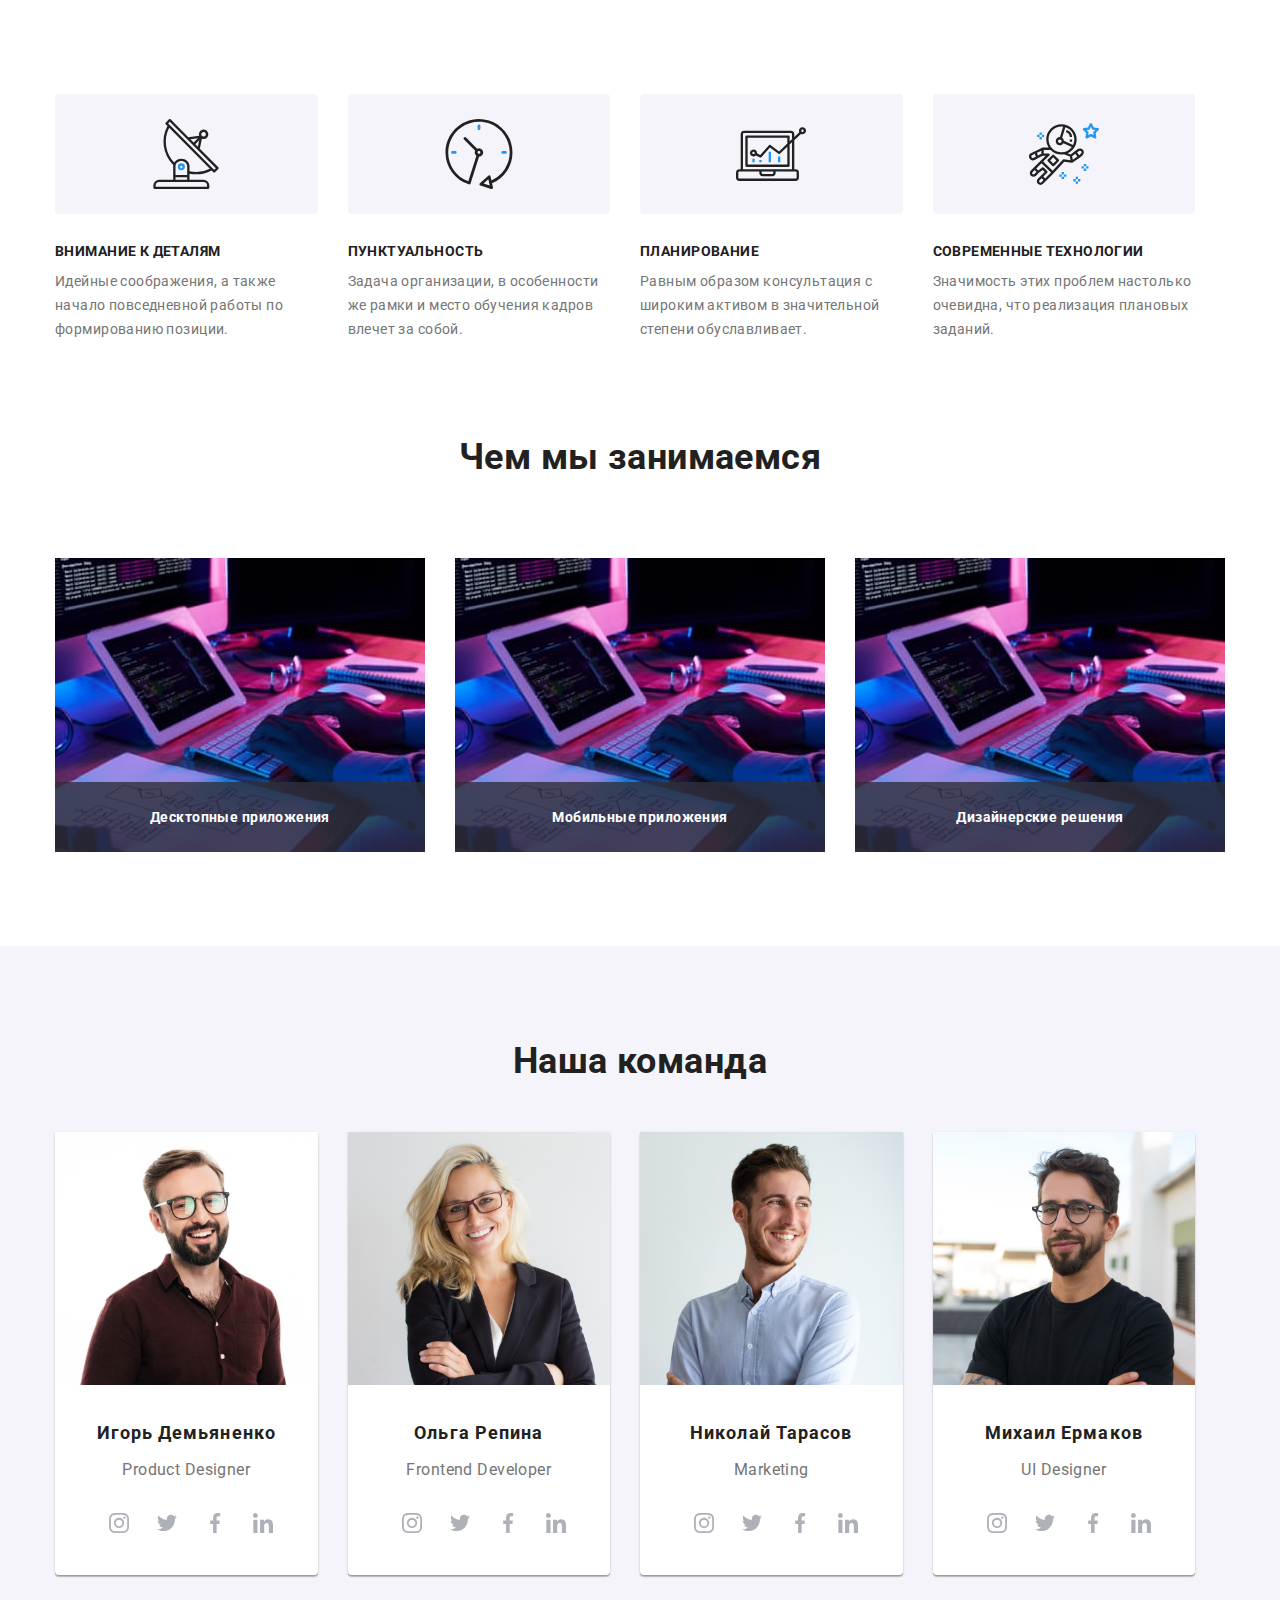
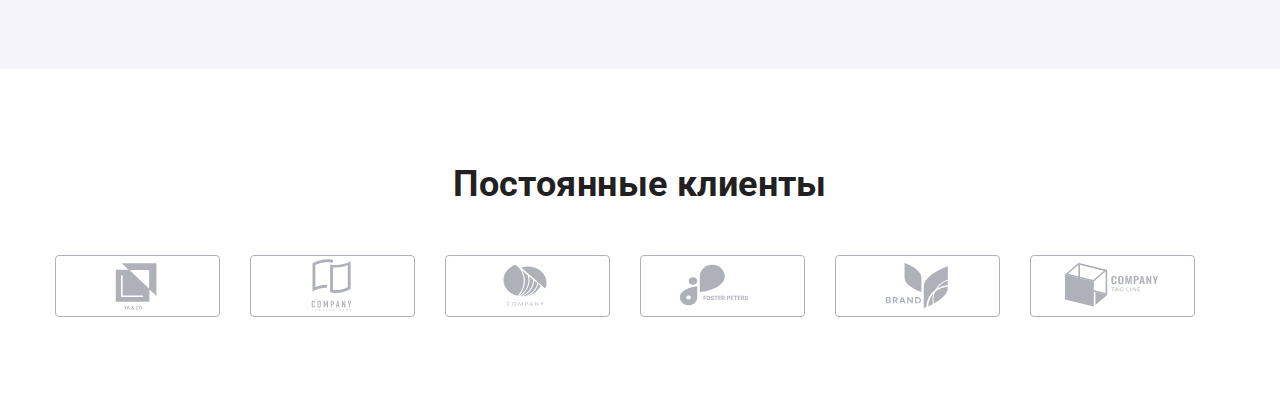
==== index.html @ 49bd0e89 "25.05" ====
<!DOCTYPE html>
<html lang="ru">

<head>
    <meta charset="UTF-8">
    <meta http-equiv="X-UA-Compatible" content="IE=edge">
    <meta name="viewport" content="width=device-width, initial-scale=1.0">
    <title>Document</title>
    <link
        href="https://fonts.googleapis.com/css2?family=Raleway:wght@700&family=Roboto:wght@400;500;700;900&display=swap"
        rel="stylesheet">
    <link rel="stylesheet"
        href="https://cdnjs.cloudflare.com/ajax/libs/modern-normalize/1.1.0/modern-normalize.min.css">
    <link rel="stylesheet" href="./css/main.min.css">
</head>

<body>
    <!-- <header class="header">
        <div class="header__conteiner">
            <nav class="nav-head">
                <a class="logo" href="https://www.google.com/">
                    <span class="logo__web">Web</span>
                    <span class="logo__studio">Studio</span></a>
                
                    <ul class="site-nav">
                    <li class="site-nav__item"> <a href="https://www.google.com/" class=" site-nav__link site-nav__link--current">Студия</a></li>
                    <li class="site-nav__item"> <a href="./portfolio.html" class="link site-nav__link">Портфолио</a></li>
                    <li class="site-nav__item"> <a href="https://www.google.com/" class=" site-nav__link">Контакты</a></li>
                </ul>
            </nav>

            <ul class="contacts-header list ">
                <li class="contacts-header__item">
                        <a href="mailto:info@devstudio.com" class=" contacts-header__link">
                    
                        <svg class="contacts-header__icon" width="16px" height="12px">
                            <use href="./icon/sprite.svg#icon-mail">
                    
                            </use>
                        </svg>
                        info@devstudio.com</a>
                    
                </li>
                
                <li class="item">
                    
                        <a href="tel:+380961111111" class="contacts-header__link">
                        <svg class="contacts-header__icon" width="10px" height="16px">
                            <use href="./icon/sprite.svg#icon-smartphone">
                    
                            </use>
                        </svg>
                        +38 096 111 11 11</a>
                    
                </li>
            </ul>
        </div>
    </header> -->
    <main>
        <!-- <section class="hero">
            <div class="conteiner">
                <h1 class="hero__title">Эффективные решения для вашего бизнеса</h1>
                <button data-modal-open type="button" class="hero__button ">Заказать услугу</button>
            </div>
        </section> -->
        <section class="section">

            <div class="conteiner ">
                <h2 class="hidden">Наши преимущества</h2>
                <ul class="advantage-studio">
                    <li class="advantage-studio__item">
                        <div class="advantage-img">
                            <svg class="advantage-img__svg " width="70px" height="70px">
                            <use href="./icon/sprite.svg#icon-antenna-23">
                            </use>
                        </svg></div>
                        <h3 class="advantage-studio__title">Внимание к деталям</h3>
                        <p class="advantage-studio__text">Идейные соображения, а также начало повседневной работы по
                            формированию позиции.</p>

                    </li>
                    <li class="advantage-studio__item">
                        <div class="advantage-img">
                            <svg class="advantage-img__svg " width="70px" height="70px">
                            <use href="./icon/sprite.svg#icon-clock-23">
                            </use>
                        </svg></div>
                        <h3 class="advantage-studio__title">Пунктуальность</h3>
                        <p class="advantage-studio__text">Задача организации, в особенности же рамки и место обучения
                            кадров влечет за собой.</p>
                    </li>
                    <li class="advantage-studio__item">

                        <div class="advantage-img">
                            <svg class="advantage-img__svg" width="70px" height="70px">
                            <use href="./icon/sprite.svg#icon-diagram-23">
                            </use>
                        </svg></div>
                        <h3 class="advantage-studio__title">Планирование</h3>
                        <p class="advantage-studio__text">Равным образом консультация с широким активом в значительной
                            степени обуславливает.</p>
                    </li>
                    <li class="advantage-studio__item">
                        <div class="advantage-img">
                            <svg class="advantage-img__svg" width="70px" height="70px">
                                <use href="./icon/sprite.svg#icon-astronaut-23">
                                </use>
                            </svg>
                        </div>
                        <h3 class="advantage-studio__title">Современные технологии</h3>
                        <p class="advantage-studio__text">Значимость этих проблем настолько очевидна, что реализация
                            плановых заданий.</p>
                    </li>
                </ul>
            </div>
        </section>
        <section class="section section--no-pading-top">
            <div class="conteiner">
                <h2 class="section__title section__title--displayNone centered">Чем мы занимаемся</h2>
                <ul class="direction">
                    <li class="direction__item">
                        <img  src="./images/box1.jpg" width="370" alt="desktop and ipad">
                    <p class="direction__label">Десктопные приложения</p>
                </li>
                
                <li class="direction__item">
                    <img src="./images/box1.jpg" width="370" alt="desktop and ipad">
                    <p class="direction__label">Мобильные приложения</p>
                </li>
                

                    <li class="direction__item">
                        <img src="./images/box1.jpg" width="370" alt="desktop and ipad">
                        <p class="direction__label">Дизайнерские решения</p>
                    </li>
                    
                </ul>

        </div>
        </section>
          <section class="section section--outher-bg">
            <div class="conteiner">
                <h2 class="section__title centered">Наша команда</h2>
                    <ul class="team">
                        <li class="team__item">
                            <img src="./images/img(4).jpg" width="270" alt="фото Игорь Демьяненко">
                            <div class="team__card">
                                <h3 class="team__title">Игорь Демьяненко</h3>
                                <p class="team__text">Product Designer</p>
                                    <ul class="social">
                                        <li class="social__item">
                                            <a class="social__link" href="#">
                                            <svg class="comand-social " width="20px" height="20px">
                                                <use href="./icon/sprite.svg#icon-instagram-new">
                                        
                                                </use>
                                            </svg>
                                        </a></li>
                                        <li class="social__item">
                                            <a class="social__link" href="#">
                                            <svg class="comand-social" width="20px" height="20px">
                                                <use href="./icon/sprite.svg#icon-twitter--new">
                                        
                                                </use>
                                            </svg></a></li>
                                        <li class="social__item">
                                            <a class="social__link" href="#">
                                            <svg class="comand-social" width="20px" height="20px">
                                                <use href="./icon/sprite.svg#icon-facebook-new">
                                        
                                                </use>
                                            </svg></a></li>
                                        <li class="social__item">
                                            <a class="social__link" href="#">
                                            <svg class="comand-social" width="20px" height="20px">
                                                <use href="./icon/sprite.svg#icon-linkedin-new">
                                        
                                                </use>
                                            </svg></a></li>
                                    
                                    
                                    
                                    
                                        </ul>
                        
                            </div>
                        </li>
                        <li class="team__item">
                            <img src="./images/img(1).jpg" width="270" alt="фото Ольга Репина">
                            <div class="team__card">
                                <h3 class="team__title">Ольга Репина</h3>
                                <p class="team__text">Frontend Developer</p>
                                <ul class="social">
                                    <li class="social__item">
                                        <a class="social__link" href="#">
                                            <svg class="comand-social " width="20px" height="20px">
                                                <use href="./icon/sprite.svg#icon-instagram-new">
                                
                                                </use>
                                            </svg>
                                        </a>
                                    </li>
                                    <li class="social__item">
                                        <a class="social__link" href="#">
                                            <svg class="comand-social" width="20px" height="20px">
                                                <use href="./icon/sprite.svg#icon-twitter--new">
                                
                                                </use>
                                            </svg></a>
                                    </li>
                                    <li class="social__item">
                                        <a class="social__link" href="#">
                                            <svg class="comand-social" width="20px" height="20px">
                                                <use href="./icon/sprite.svg#icon-facebook-new">
                                
                                                </use>
                                            </svg></a>
                                    </li>
                                    <li class="social__item">
                                        <a class="social__link" href="#">
                                            <svg class="comand-social" width="20px" height="20px">
                                                <use href="./icon/sprite.svg#icon-linkedin-new">
                                
                                                </use>
                                            </svg></a>
                                    </li>
                                
                                
                                
                                
                                </ul>
                                
                                </div>
                                </li>
                        <li class="team__item">
                            <img src="./images/img(2).jpg" width="270" alt="фото Николай Тарасов">
                            <div class="team__card">
                                <h3 class="team__title">Николай Тарасов</h3>
                                <p class="team__text">Marketing</p>
                                <ul class="social">
                                    <li class="social__item">
                                        <a class="social__link" href="#">
                                            <svg class="comand-social " width="20px" height="20px">
                                                <use href="./icon/sprite.svg#icon-instagram-new">
                                
                                                </use>
                                            </svg>
                                        </a>
                                    </li>
                                    <li class="social__item">
                                        <a class="social__link" href="#">
                                            <svg class="comand-social" width="20px" height="20px">
                                                <use href="./icon/sprite.svg#icon-twitter--new">
                                
                                                </use>
                                            </svg></a>
                                    </li>
                                    <li class="social__item">
                                        <a class="social__link" href="#">
                                            <svg class="comand-social" width="20px" height="20px">
                                                <use href="./icon/sprite.svg#icon-facebook-new">
                                
                                                </use>
                                            </svg></a>
                                    </li>
                                    <li class="social__item">
                                        <a class="social__link" href="#">
                                            <svg class="comand-social" width="20px" height="20px">
                                                <use href="./icon/sprite.svg#icon-linkedin-new">
                                
                                                </use>
                                            </svg></a>
                                    </li>
                                
                                
                                
                                
                                </ul>
                                
                                </div>
                                </li>
                        <li class="team__item">
                            <img src="./images/img(3).jpg" width="270" alt="фото Михаил Ермаков">
                            <div class="team__card">
                                <h3 class="team__title">Михаил Ермаков</h3>
                                <p class="team__text">UI Designer</p>
                                <ul class="social">
                                    <li class="social__item">
                                        <a class="social__link" href="#">
                                            <svg class="comand-social " width="20px" height="20px">
                                                <use href="./icon/sprite.svg#icon-instagram-new">
                                
                                                </use>
                                            </svg>
                                        </a>
                                    </li>
                                    <li class="social__item">
                                        <a class="social__link" href="#">
                                            <svg class="comand-social" width="20px" height="20px">
                                                <use href="./icon/sprite.svg#icon-twitter--new">
                                
                                                </use>
                                            </svg></a>
                                    </li>
                                    <li class="social__item">
                                        <a class="social__link" href="#">
                                            <svg class="comand-social" width="20px" height="20px">
                                                <use href="./icon/sprite.svg#icon-facebook-new">
                                
                                                </use>
                                            </svg></a>
                                    </li>
                                    <li class="social__item">
                                        <a class="social__link" href="#">
                                            <svg class="comand-social" width="20px" height="20px">
                                                <use href="./icon/sprite.svg#icon-linkedin-new">
                                
                                                </use>
                                            </svg></a>
                                    </li>
                                
                                
                                
                                
                                </ul>
                                
                                </div>
                                </li>
                
                </div>
                </section>


        <section class="section">
            <div class="conteiner">
                <h2 class="section__title centered">Постоянные клиенты</h2>
                        
                    <ul class="customers">

                        <li class="customers__item">
                                <a class="customers__link" href="#">
                            <svg class="customers__logo" width="106px" height="60px">
                                <use href="./icon/sprite.svg#icon-Logo-1">

                                </use>
                            </svg> </a>
                        </li>
                        
                        <li class="customers__item">
                            <a class="customers__link" href="#">
                                <svg class="customers__logo" width="106px" height="60px">
                                        <use href="./icon/sprite.svg#icon-Logo-2">
                        
                                        </use>
                                    </svg> </a>
                        </li>
                        <li class="customers__item">
                            <a class="customers__link" href="#">
                                <svg class="customers__logo" width="106px" height="60px">
                                        <use href="./icon/sprite.svg#icon-Logo-3">
                        
                                        </use>
                                    </svg> </a>
                        </li>
                        <li class="customers__item">
                            <a class="customers__link" href="#">
                                <svg class="customers__logo" width="106px" height="60px">
                                        <use href="./icon/sprite.svg#icon-Logo-4">
                        
                                        </use>
                                    </svg> </a>
                            
                        </li>
                        <li class="customers__item">
                            <a class="customers__link" href="#">
                                <svg class="customers__logo" width="106px" height="60px">
                                        <use href="./icon/sprite.svg#icon-Logo-5">
                        
                                        </use>
                                    </svg> </a>
                            
                        </li>
                        <li class="customers__item">
                            <a class="customers__link" href="#">
                                <svg class="customers__logo" width="106px" height="60px">
                                        <use href="./icon/sprite.svg#icon-Logo-6">
                        
                                        </use>
                                    </svg> </a>
                            
                        </li>
                    </ul>
                
            </div>

        </section>
    </main>

<!-- <footer class="footer-bg">
    <div class="conteiner footer-conteiner">
        <div class="footer-bg-flex">
            <a class="logo-fr" href="https://www.google.com/"> 
                <span class="logo-fr__web--accent">Web</span>
                <span>Studio</span>
            </a>
            <address class="footer-adress">
                <ul class="contacts-list list">
                    <li>
                        <p class="contacts-list__adress">г. Киев, пр-т Леси Украинки, 26</p>
                    </li>
                    <li><a href="mailto:info@example.com" class="contacts-list__contacts">info@example.com</a> </li>
                    <li><a href="tel:+380991111111" class="contacts-list__contacts contacts-list__contacts--tel">+38 099 111 11 11</a> </li>
                </ul>
            </address>
        </div>


        <div class="social-footer">
            <h2 class="title-footer">Присоединяйтесь</h2>

            <ul class=" footer-social list">
                <li class="footer-social__item">
                    <svg class="footer-social__icon" width="44px" height="44px">
                        <use href="./icon/sprite.svg#icon-insta-footer">
                        </use>
                    </svg>
                </li>
                <li class="footer-social__item">
                    <svg class="footer-social__icon" width="44px" height="44px">
                        <use href="./icon/sprite.svg#icon-twiter-footer">
                        </use>
                    </svg>
                </li>
                <li class="footer-social__item">
                    <svg class="footer-social__icon" width="44px" height="44px">
                        <use href="./icon/sprite.svg#icon-facebook-footer">
                        </use>
                    </svg>
                </li>
                <li class="footer-social__item">
                    <svg class="footer-social__icon" width="44px" height="44px">
                        <use href="./icon/sprite.svg#icon-linkid-footer">
                        </use>
                    </svg>
                </li>
            </ul>
        </div>
        <div class="subscription-footer">
            <b class="subscription-footer__text">Подпишитесь на рассылку</b>
            <div class="form-footer">
                <form action="subscription">
                <input type="text" name="name"  id="email-ft" placeholder="E-mail" class="form-footer__input" />
            </form>

            <button class="btn-submit-ft" type="submit">Подписаться</button>
            <svg class="btn-submit-ft__icon" width="24px" height="24px">
                <use href="./icon/sprite.svg#icon-send-new">
                </use>
            </svg></div>
            
        </div>
    </div>
</footer> -->
    
        <div class="backdrop is-hidden" data-modal>
            <div class="modal">
                <b class="modal__title">Оставьте свои данные, мы вам перезвоним</b>
                <form class="form" name="service order" action="#" autocomplete="off" novalidate>
                    <div class="form-field">
                        <label  for="name" class="form-field__label" >Имя</label>
                        <input type="text" class="form-field__input" name="name-client" autofocus id="name" />
                        <svg class="form-field__icon-form" width="18px" height="18px">
                            <use href="./icon/sprite.svg#icon-person-black">

                            </use>
                        </svg>
                    </div>
                    
                    <div class="form-field">
                        <label for="phone" class="form-field__label"> Телефон</label>
                        <input type="tel" class="form-field__input" id="phone" name="tel"  />
                        <svg class="form-field__icon-form" width="18px" height="18px">
                            <use href="./icon/sprite.svg#icon-phone-black">
                            </use>
                        </svg> 
                    </div>
                    
                    <div class="form-field">
                        <label for="email" class="form-field__label">Почта</label>
                        <input type="email" class="form-field__input" id="email" name="mail" />
                    <svg class="form-field__icon-form" width="18px" height="18px">
                        <use href="./icon/sprite.svg#icon-email-black">
                        </use>
                    </svg>
                    </div>
                    
                <div class="form-field">
                    <label for="comment" class="form-field__label">Kоментарий</label>
                    <textarea class="form-comment" name="comment" placeholder="Введите текст" id="comment" rows="10"></textarea>
                </div>
                    
                <div class="form-checkbox">
                    
                    <label for="policy" class="form-label">
                        <input type="checkbox" class="form-input checkbox" name="policy" id="policy">
                        <span class="icon-checkbox"></span>
                        
                        Соглашаюсь с рассылкой и принимаю <a href="#">Условия договора</a></label>

                </div>
                    

                    <button type="submit" class="btn-submit" >Отправить</button>
                </form> 
        <button data-modal-close class="btn-modal">
       <svg class="btn-modal__icon" width="32px" height="32px">
           <use href="./icon/sprite.svg#icon-close-black-18dp-2-1">

           </use>
       </svg>
        </button>
            </div>
          
        </div>
    
           







<script src="./js/modal.js"></script>
</body>

</html>
---- css/main.min.css ----
:root{--primary-text-color: #757575;--title-text-color: #212121;--accent-text-color: #2196f3;--primary-bg-color: #e5e5e5;--header-bg-color: #ffffff;--logo-text-studio: #000000;--footer-bg-color: #2f303a;--border-color: #eeeeee;--comand-bg-color: #f5f4fa;--hero-bg-color: #c4c4c4;--customers-border-color: #afb1b8;--backdrop-color: #0000001a;--overlay-progects: rgba(33, 150, 243, 0.9)}.conteiner{width:100%;padding-left:15px;padding-right:15px;margin-left:auto;margin-right:auto}@media screen and (min-width: 480px){.conteiner{max-width:480px}}@media screen and (min-width: 768px){.conteiner{max-width:768px}}@media screen and (min-width: 1200px){.conteiner{max-width:1200px}}body{background-color:var(--header-bg-color);color:var(--primary-text-color);font-family:Roboto,sans-serif;font-size:14px;letter-spacing:.03em}.section{padding-top:94px;padding-bottom:94px}@media screen and (min-width: 480px){.section{padding-top:60px;padding-bottom:60px}}@media screen and (min-width: 1200px){.section{padding-top:94px;padding-bottom:94px}}.section__title{margin-bottom:50px;color:var(--title-text-color);font-weight:700;font-size:36px;line-height:1.17}@media screen and (min-width: 480px){.section__title{margin-bottom:30px}}@media screen and (min-width: 768px){.section__title{margin-bottom:30px}}@media screen and (min-width: 480px){.section__title{margin-bottom:50px}}a{text-decoration:none}h1,h2,h3,h4,h5,h6,p{margin:0;padding:0}img{display:block;max-width:100%;height:auto}textarea{resize:none}ul,a{margin:0;padding:0;list-style:none}*,::after,::before{box-sizing:border-box;max-width:100%;height:auto}.hidden{position:absolute;width:1px;height:1px;margin:-1px;border:0;padding:0;white-space:nowarp;clip-path:insert(100%);clip:rect(0 0 0 0);overflow:hidden}.centered{text-align:center}.header{background-color:var(--header-bg-color);border-bottom:1px solid var(--border-color)}.nav-head{display:flex;align-items:center}.header__conteiner{width:1200px;display:flex;align-items:center;padding-left:15px;padding-right:15px;margin-left:auto;margin-right:auto}.logo{padding-top:24px;padding-bottom:25px}.logo .logo__web{display:inline-block;color:var(--accent-text-color);font-family:"Raleway";font-weight:700;font-size:26px;line-height:1.2;text-decoration:none}.logo .logo__studio{color:var(--logo-text-studio);font-family:"Raleway";font-weight:700;font-size:26px;line-height:1.2;text-decoration:none;padding-top:24px;padding-bottom:25px;transition:color 250ms cubic-bezier(0.4, 0, 0.2, 1)}.site-nav{display:flex;margin-left:93px}.site-nav__link{position:relative;display:block;padding-top:32px;padding-bottom:32px;color:var(--title-text-color);font-weight:500;line-height:1.14;letter-spacing:.02em;transition:color 250ms cubic-bezier(0.4, 0, 0.2, 1)}.site-nav__link:hover,.site-nav__link:focus{color:var(--accent-text-color)}.site-nav__link--current{color:var(--accent-text-color)}.site-nav__link::after{content:" ";position:absolute;display:block;bottom:0;right:0;width:100%;height:4px;border-radius:2px;background-color:var(--accent-text-color);opacity:1;transition:opacity 250ms cubic-bezier(0.4, 0, 0.2, 1);visibility:hidden}.site-nav__link--current::after{opacity:1;visibility:visible}.site-nav__item:not(:last-child){margin-right:50px}.contacts-header{display:flex;margin-left:auto}.contacts-header .contacts-header__icon{margin-right:10px}.contacts-header .contacts-header__link{display:flex;align-items:normal;padding-top:20px;padding-bottom:20px;margin-left:30px;fill:var(--primary-text-color);color:var(--primary-text-color);font-weight:500;line-height:1.14;letter-spacing:.02em;transition:fill 250ms cubic-bezier(0.4, 0, 0.2, 1),color 250ms cubic-bezier(0.4, 0, 0.2, 1)}.contacts-header .contacts-header__link:not(:last-child){margin-left:0}.contacts-header .contacts-header__link:hover{color:var(--accent-text-color);fill:var(--accent-text-color)}.contacts-header .contacts-header__link:focus{color:var(--accent-text-color);fill:var(--accent-text-color)}.button{color:var(--title-text-color);cursor:pointer;font-weight:500;font-size:16px;line-height:1.625;border-radius:4px;border-color:rgba(0,0,0,0);transition:background-color 250ms cubic-bezier(0.4, 0, 0.2, 1),color 250ms cubic-bezier(0.4, 0, 0.2, 1)}.button:hover,.button:focus{background-color:var(--accent-text-color);color:var(--header-bg-color);box-shadow:0px 2px 2px 0px rgba(0,0,0,.1215686275);box-shadow:0px 1px 2px 0px rgba(0,0,0,.0784313725);box-shadow:0px 3px 1px 0px rgba(0,0,0,.1019607843)}.portfolio-nav__btn{padding-top:6px;padding-bottom:6px;padding-left:22px;padding-right:22px;margin-bottom:50px}.portfolio-nav__btn:hover{background-color:var(--accent-text-color);color:var(--header-bg-color);box-shadow:0px 2px 2px 0px rgba(0,0,0,.1215686275);box-shadow:0px 1px 2px 0px rgba(0,0,0,.0784313725);box-shadow:0px 3px 1px 0px rgba(0,0,0,.1019607843)}.hero__button{display:flex;flex-direction:row;align-items:flex-start;padding:10px 32px;box-shadow:0px 4px 4px rgba(0,0,0,.15);border-radius:4px;margin-left:auto;margin-right:auto;margin-top:30px;background-color:var(--accent-text-color);color:var(--header-bg-color);border-color:var(--accent-text-color);font-weight:700;font-size:16px;line-height:1.875;border-radius:4px;cursor:pointer;border-color:rgba(0,0,0,0);transition:background-color 250ms cubic-bezier(0.4, 0, 0.2, 1),color 250ms cubic-bezier(0.4, 0, 0.2, 1)}.btn-submit-ft{position:relative;width:200px;height:50px;border-radius:4px;border-color:rgba(0,0,0,0);color:var(--header-bg-color);background-color:var(--accent-text-color);font-weight:700;font-size:16px;line-height:1.875;letter-spacing:.06em;text-align:start;padding-left:29px}.btn-submit-ft__icon{position:absolute;right:28px;fill:var(--header-bg-color)}.btn-modal{position:absolute;top:8px;right:8px;background-color:var(--header-bg-color);border:1px solid rgba(0,0,0,.1019607843);width:30px;height:30px;border-radius:50%;transition:border 250ms cubic-bezier(0.4, 0, 0.2, 1)}.btn-modal__icon{position:absolute;top:50%;width:30px;height:30px;padding:6px;border-radius:17px;fill:var(--logo-text-studio);transform:translate(-50%, -50%);transition:fill 250ms cubic-bezier(0.4, 0, 0.2, 1)}.btn-modal__icon:hover{fill:var(--accent-text-color)}.btn-modal:hover{border:1px solid var(--accent-text-color)}.btn-submit{display:block;border-radius:4px;border-color:rgba(0,0,0,0);color:var(--header-bg-color);background-color:var(--accent-text-color);font-weight:700;font-size:16px;line-height:1.875;letter-spacing:.06em;padding:10px 56px;margin-top:30px;margin-left:auto;margin-right:auto}.hero{background-color:var(--hero-bg-color);text-align:center;background-repeat:no-repeat;background-size:cover;padding-top:200px;padding-bottom:200px;background:rgba(47,48,58,.4);max-width:1600px;height:600px;margin-right:auto;margin-left:auto;background-position:center;background-image:linear-gradient(to right, rgba(47, 48, 58, 0.4), rgba(47, 48, 58, 0.4)),url(../images/bg-image.png)}.hero .hero__title{width:696px;margin:0 auto;color:var(--header-bg-color);font-weight:900;font-size:44px;line-height:1.36;letter-spacing:.06em;text-transform:uppercase}.hero{background-color:var(--hero-bg-color);text-align:center;background-repeat:no-repeat;background-size:cover;padding-top:200px;padding-bottom:200px;background:rgba(47,48,58,.4);max-width:1600px;height:600px;margin-right:auto;margin-left:auto;background-position:center;background-image:linear-gradient(to right, rgba(47, 48, 58, 0.4), rgba(47, 48, 58, 0.4)),url(../images/bg-image.png)}.hero .hero__title{width:696px;margin:0 auto;color:var(--header-bg-color);font-weight:900;font-size:44px;line-height:1.36;letter-spacing:.06em;text-transform:uppercase}.advantage-studio{margin-bottom:-30px}@media screen and (min-width: 768px){.advantage-studio{display:flex;flex-wrap:wrap;margin-left:-30px;margin-bottom:-30px}}.advantage-studio .advantage-studio__item{margin-bottom:30px}@media screen and (min-width: 768px){.advantage-studio .advantage-studio__item{width:calc(50% - 30px);margin-left:30px;margin-bottom:30px}}@media screen and (min-width: 1200px){.advantage-studio .advantage-studio__item{width:calc(25% - 30px);margin-left:30px;margin-bottom:30px}}.advantage-studio .advantage-studio__title{margin-top:30px;margin-bottom:10px;color:var(--title-text-color);font-size:14px;font-weight:700;line-height:1.14;text-transform:uppercase}.advantage-studio .advantage-studio__text{color:var(--primary-text-color);line-height:1.71}.advantage-img{display:flex;justify-content:center;align-items:flex-end;border-radius:4px;background-color:var(--comand-bg-color)}.advantage-img .advantage-img__svg{padding:25px 0}.section--outher-bg{background-color:var(--comand-bg-color)}.team{margin-bottom:-30px}@media screen and (min-width: 768px){.team{display:flex;flex-wrap:wrap;margin-left:-30px;margin-bottom:-30px}}@media screen and (min-width: 1200px){.team{display:flex;flex-wrap:wrap;margin-left:-30px;margin-bottom:-30px}}.team .team__item{width:450px;background:#fff;box-shadow:0px 1px 3px rgba(0,0,0,.12),0px 1px 1px rgba(0,0,0,.14),0px 2px 1px rgba(0,0,0,.2);border-radius:0px 0px 4px 4px;margin-bottom:30px;margin-bottom:30px}.team .team__item:nth-child(n+4){margin-right:0}@media screen and (min-width: 768px){.team .team__item{width:calc(50% - 30px);margin-left:30px;margin-bottom:30px}}@media screen and (min-width: 1200px){.team .team__item{width:calc(25% - 30px);margin-left:30px;margin-bottom:30px}}.team .team__card{padding-top:30px;padding-bottom:30px;padding-left:32px;padding-right:32px}.team .team__title{margin-bottom:4px;color:var(--title-text-color);font-size:18px;font-weight:700;line-height:2;letter-spacing:.06em;text-align:center}.team .team__text{color:var(--primary-text-color);font-size:16px;line-height:1.875;text-align:center}.social{display:flex;justify-content:space-between;margin-left:10px;margin-top:16px;cursor:pointer}.social .social__link{display:flex;justify-content:center;background-color:var(--header-bg-color);width:44px;height:44px;border-radius:20px;margin-right:10px;fill:var(--customers-border-color);transition:background-color 250ms cubic-bezier(0.4, 0, 0.2, 1),fill 250ms cubic-bezier(0.4, 0, 0.2, 1)}.social .social__link:hover{background-color:var(--accent-text-color);fill:var(--header-bg-color)}.social .social__link:last-child{margin-right:0}.customers{margin-bottom:-30px}@media screen and (min-width: 480px){.customers{display:flex;flex-wrap:wrap;margin-left:-30px;margin-bottom:-30px}}@media screen and (min-width: 768px){.customers{display:flex;flex-wrap:wrap;margin-left:-30px;margin-bottom:-30px}}@media screen and (min-width: 1200px){.customers{display:flex;flex-wrap:wrap;margin-left:-30px;margin-bottom:-30px}}.customers .customers__item{margin-bottom:30px}@media screen and (min-width: 480px){.customers .customers__item{width:calc(50% - 30px);margin-left:30px;margin-bottom:30px}}@media screen and (min-width: 768px){.customers .customers__item{width:calc(33.3333333333% - 30px);margin-left:30px;margin-bottom:30px}}@media screen and (min-width: 1200px){.customers .customers__item{width:calc(16.6666666667% - 30px);margin-left:30px;margin-bottom:30px}}.customers .customers__link{width:100%;height:100%;display:flex;align-items:center;margin-right:30px;justify-content:space-around;border:1px solid var(--customers-border-color);border-radius:4px;border-color:var(--customers-border-color);cursor:pointer;fill:var(--customers-border-color);transition:border-color 250ms cubic-bezier(0.4, 0, 0.2, 1),fill 250ms cubic-bezier(0.4, 0, 0.2, 1)}.customers .customers__link:hover,.customers .customers__link:focus{fill:var(--accent-text-color);border-color:var(--accent-text-color)}.customers .customers__logo{fill:var(--customers-border-color);transition:fill 250ms cubic-bezier(0.4, 0, 0.2, 1)}.customers .customers__logo:hover{fill:var(--accent-text-color)}.card-text{padding-left:24px;padding-right:24px;padding-top:20px;padding-bottom:20px;border-left:1px solid var(--border-color);border-right:1px solid var(--border-color);border-bottom:1px solid var(--border-color)}.card-text .card-text__title{margin-bottom:4px;color:var(--title-text-color);font-size:18px;font-weight:700;line-height:2;letter-spacing:.06em}.card-text .card-text__text{color:var(--primary-text-color);font-size:16px;line-height:1.875}.absolt{overflow:hidden;position:relative}.absolt .absolt__text{position:absolute;top:0;left:0;width:100%;height:100%;background-color:var(--overlay-progects);transform:translateY(100%);transition:transform 250ms cubic-bezier(0.4, 0, 0.2, 1);opacity:0;color:var(--header-bg-color);font-size:18px;line-height:1.5555;letter-spacing:.03em;padding:63px 24px 63px 24px}.absolt::before{position:absolute;display:inline-block;background-color:var(--overlay-progects);width:100%;height:100%;opacity:0;transform:translateY(100%);transition:transform 250ms cubic-bezier(0.4, 0, 0.2, 1)}.absolt:hover::before{opacity:1}.absolt:hover.absolt::before{transform:translateY(0)}.progects__links:hover .absolt__text,.progects__links:focus .absolt__text{transform:translateY(0);opacity:1}.progects{display:flex;flex-wrap:wrap;margin-right:-30px;margin-bottom:-30px}.progects__item{position:relative;flex-basis:calc((100% - 60px)/3);margin-right:30px;margin-bottom:30px}.progects__item:nth-child(3n){margin-right:0}.progects__links{display:block;transition:box-shadow 250ms cubic-bezier(0.4, 0, 0.2, 1)}.progects__links:hover{box-shadow:0px 1px 1px rgba(0,0,0,.12),0px 4px 4px rgba(0,0,0,.06),1px 4px 6px rgba(0,0,0,.16)}.portfolio-nav{display:flex;justify-content:center;cursor:pointer}.portfolio-nav .portfolio-nav__item{margin-right:8px}.footer-bg{background-color:var(--footer-bg-color);padding-top:60px;padding-bottom:60px}.logo-fr{color:var(--header-bg-color);font-family:"Raleway";font-weight:700;font-size:26px;line-height:1.2;text-decoration:none}.logo-fr .logo-fr__web--accent{color:var(--accent-text-color)}.footer-adress{margin-top:20px}.contacts-list .contacts-list__adress{color:var(--header-bg-color);font-style:normal;font-size:14px;line-height:1.71;margin-bottom:9px}.contacts-list .contacts-list__contacts{font-style:normal;line-height:1.7;color:rgba(255,255,255,.6);margin-bottom:9px}.contacts-list .contacts-list__contacts--tel{margin-bottom:0}.footer-conteiner{display:flex;align-items:baseline}.footer-list-contacts{display:block;margin-bottom:9px}.invisible-header{display:none}.title-footer{color:var(--header-bg-color);font-style:normal;font-weight:700;font-size:14px;line-height:1.14;letter-spacing:.03em;text-transform:uppercase;margin-bottom:20px}.footer-social{display:flex}.footer-social .footer-social__icon{fill:rgba(255,255,255,.1);transition:fill 250ms cubic-bezier(0.4, 0, 0.2, 1)}.footer-social .footer-social__icon:hover{fill:var(--accent-text-color)}.footer-social .footer-social__item{margin-right:10px}.footer-social .footer-social__item:last-child{margin-right:0}.social-footer{margin-left:70px}.subscription-footer{display:flex;flex-direction:column;margin-left:92px}.subscription-footer .subscription-footer__text{margin-bottom:20px;font-weight:700;font-size:16px;line-height:1.1428;letter-spacing:.03em;text-transform:uppercase;color:var(--header-bg-color)}.form-footer{position:relative;display:flex;align-items:center}.form-footer .form-footer__input{margin-right:12px;width:358px;height:50px;padding:15px 15px 16px;border-radius:4px;color:rgba(255,255,255,.6);background-color:var(--footer-bg-color);border:1px solid rgba(255,255,255,.3019607843);box-shadow:0px 4px 4px 0px rgba(0,0,0,.1490196078)}.backdrop{position:fixed;top:0;left:0;width:100%;height:100%;background-color:var(--backdrop-color);transition:opacity 250ms cubic-bezier(0.4, 0, 0.2, 1)}.backdrop.is-hidden{opacity:0;pointer-events:none}.modal{position:absolute;top:50%;left:50%;transform:translate(-50%, -50%);justify-content:flex-end;min-width:528px;min-height:521px;background-color:var(--header-bg-color);border-radius:4px;padding:40px}.modal .modal__title{display:block;font-size:20px;line-height:1.15;color:var(--title-text-color);margin-bottom:12px;text-align:center}.form{width:448px}.form-field{position:relative;display:flex;flex-direction:column}.form-field .form-field__input{width:100%;height:40px;border:1px solid rgba(33,33,33,.2);border-radius:4px;margin-bottom:10px;padding:11px 12px 11px 40px}.form-field .form-field__input::placeholder{color:var(--primary-text-color)}.form-field .form-field__label{font-size:12px;line-height:1.17;letter-spacing:.01em;margin-bottom:4px;color:var(--primary-text-color)}.form-field .form-field__icon-form{position:absolute;display:inline-block;top:55%;left:12px;transform:translateY(-55%);transition:fill 250ms cubic-bezier(0.4, 0, 0.2, 1)}.form-field:focus-within .form-field__icon-form{fill:var(--accent-text-color)}.form-field:focus-within .form-field__input{border:1px solid var(--accent-text-color)}.form-comment{width:100%;height:120px;border:1px solid rgba(33,33,33,.2);border-radius:4px;padding:16px 12px}.form-input:focus+.form-field input{border-color:var(--accent-text-color)}.form-label a{color:var(--accent-text-color);text-decoration:revert}.checkbox{-webkit-appearance:none;-moz-appearance:none;appearance:none;position:absolute}.icon-checkbox{display:inline-block;margin-right:8px;width:15px;height:16px;border:2px solid var(--title-text-color);border-radius:4px}.checkbox:checked+.icon-checkbox{border-color:var(--accent-text-color);background-size:contain;background-origin:border-box;background-color:var(--accent-text-color);background-image:url(../icon/icon-check-new.svg)}.form-checkbox input[type=checkbox]{width:16px;height:15px}.form-checkbox{display:flex;align-items:center;justify-content:flex-end;margin-top:20px;margin-bottom:30px}.section--no-pading-top{padding-top:0}.direction{display:flex;justify-content:space-between}@media screen and (max-width: 1199px){.direction{display:none}}.direction .direction__item{position:relative;flex-basis:calc((100% - 60px)/3);margin-top:30px}.direction .direction__label{position:absolute;width:370px;height:70px;background-color:rgba(47,48,58,.8);display:block;left:0;bottom:0;padding-top:27px;color:var(--header-bg-color);font-weight:700;line-height:1.1428;text-align:center;letter-spacing:.03em}@media screen and (max-width: 1199px){.section__title--displayNone{display:none}}/*# sourceMappingURL=main.min.css.map */
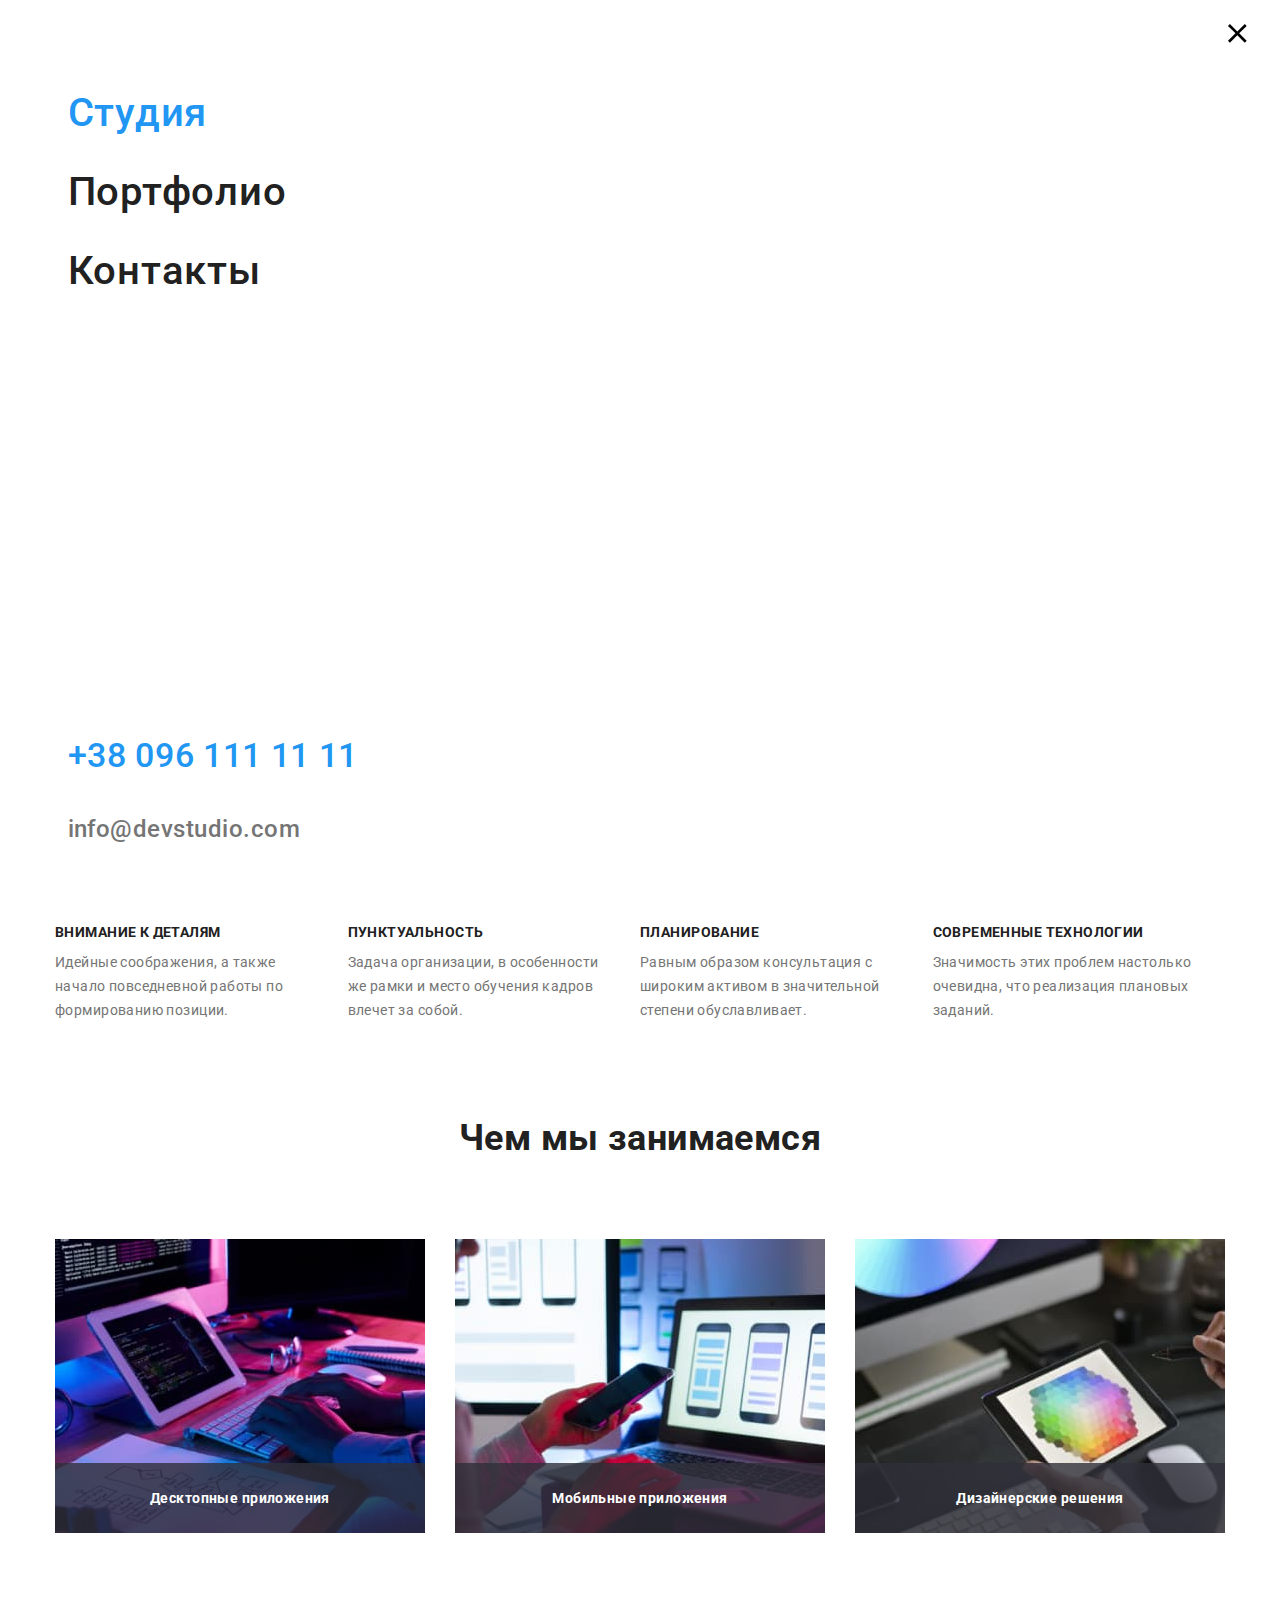
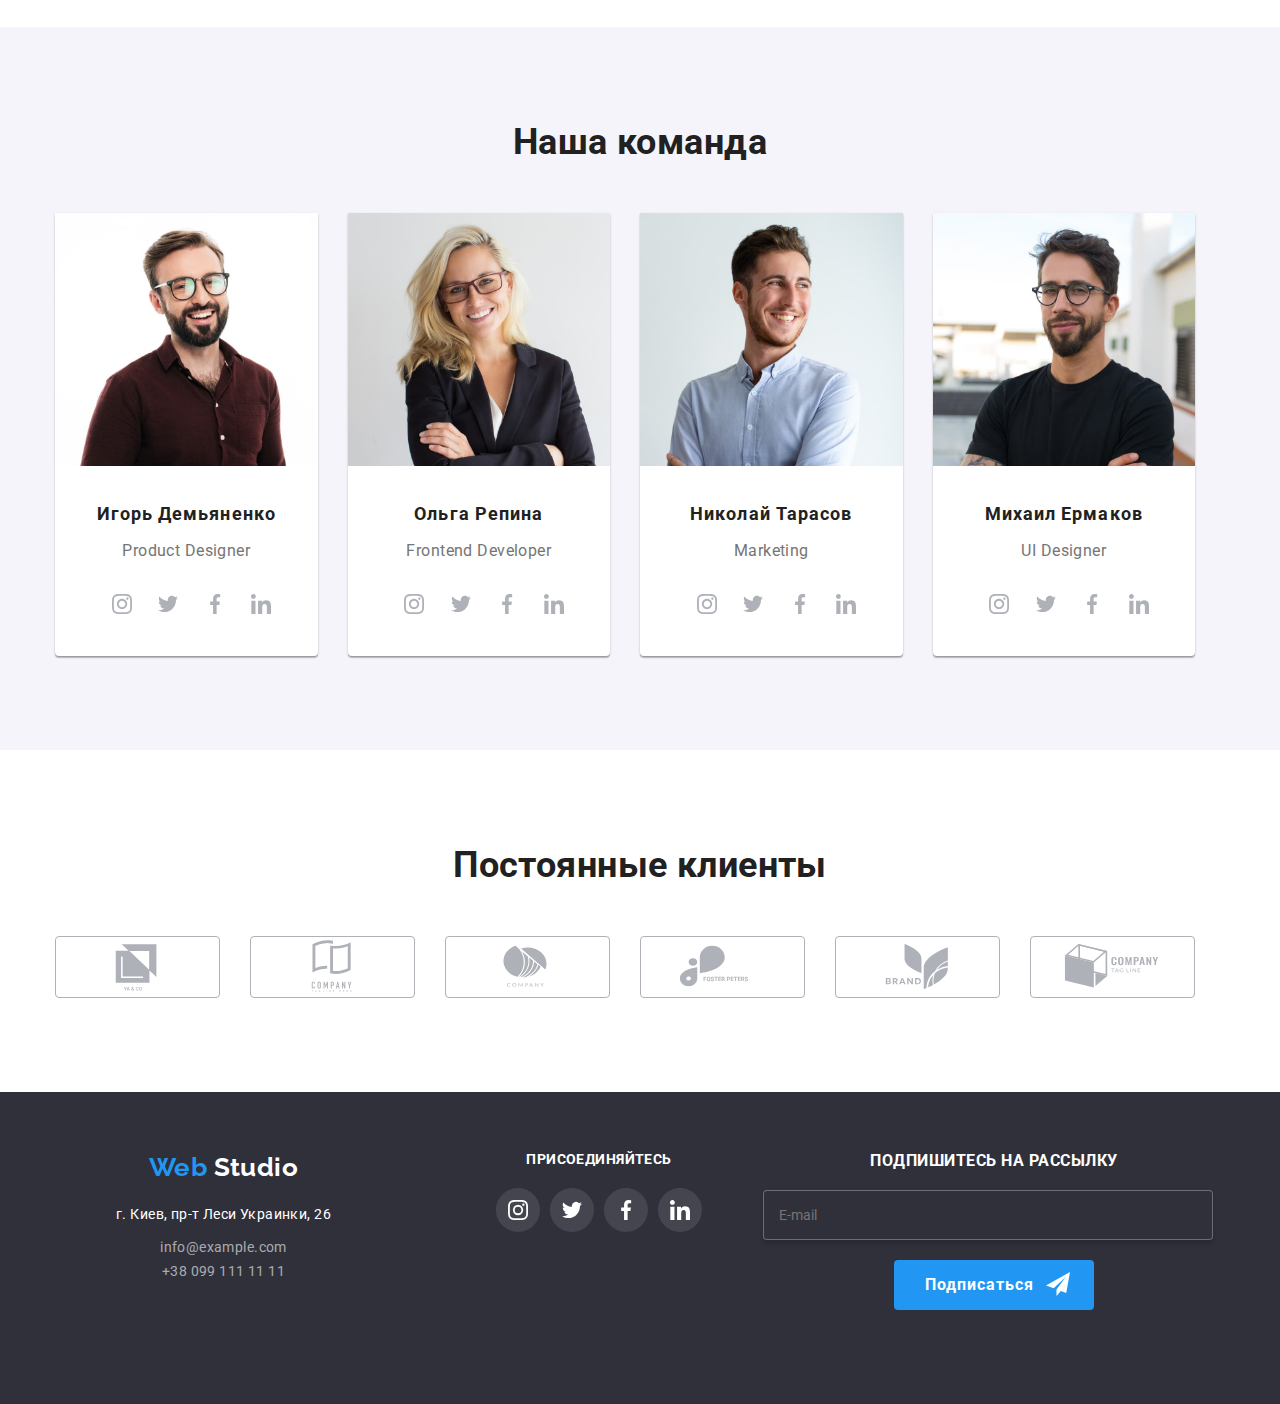
==== commit 2f9ff769: "29.05" ====
--- a/index.html
+++ b/index.html
@@ -15,13 +15,19 @@
 </head>
 
 <body>
-    <!-- <header class="header">
-        <div class="header__conteiner">
-            <nav class="nav-head">
-                <a class="logo" href="https://www.google.com/">
+    <header class="header">
+        <div class="header__conteiner ">
+            <a class="logo" href="https://www.google.com/">
                     <span class="logo__web">Web</span>
                     <span class="logo__studio">Studio</span></a>
-                
+                    <button class="btn-menu-mob" type="button">
+                        <svg width="40px" height="40px">
+                            <use href="./icon/sprite.svg#icon-menu_40px">
+
+                            </use>
+                        </svg>
+                    </button>
+            <nav class="nav-head">
                     <ul class="site-nav">
                     <li class="site-nav__item"> <a href="https://www.google.com/" class=" site-nav__link site-nav__link--current">Студия</a></li>
                     <li class="site-nav__item"> <a href="./portfolio.html" class="link site-nav__link">Портфолио</a></li>
@@ -29,7 +35,7 @@
                 </ul>
             </nav>
 
-            <ul class="contacts-header list ">
+            <ul class="contacts-header">
                 <li class="contacts-header__item">
                         <a href="mailto:info@devstudio.com" class=" contacts-header__link">
                     
@@ -42,7 +48,7 @@
                     
                 </li>
                 
-                <li class="item">
+                <li class="contacts-header__item">
                     
                         <a href="tel:+380961111111" class="contacts-header__link">
                         <svg class="contacts-header__icon" width="10px" height="16px">
@@ -55,14 +61,64 @@
                 </li>
             </ul>
         </div>
-    </header> -->
+        <div class="mobile-menu is-hidden">
+            <button class="btn-menu-close" type="button">
+                <svg width="40px" height="40px">
+                    <use href="./icon/sprite.svg#icon-close_40px">
+            
+                    </use>
+                </svg>
+            </button>
+            <div class="conteiner">
+                <div class="mob-menu-top">
+                    <ul class="mobile-menu__list">
+                        <li class="mobile-menu__item"> <a href="https://www.google.com/"
+                                class=" mobile-menu__link mobile-menu__link--current">Студия</a>
+                        </li>
+                        <li class="mobile-menu__item"> <a href="./portfolio.html" class="mobile-menu__link">Портфолио</a></li>
+                        <li class="mobile-menu__item"> <a href="https://www.google.com/" class=" mobile-menu__link">Контакты</a></li>
+                    </ul>
+                    </ul>
+                </div>
+            <div class="mob-menu-bottom">
+                <ul class="contacts-mob-menu">
+                    <li class="contacts-mob-menu__item">
+                
+                        <a href="tel:+380961111111" class="contacts-mob-menu__link contacts-mob-menu__link--accent">
+                            +38 096 111 11 11</a>
+                    </li>
+                    <li class="contacts-mob-menu__item">
+                        <a href="mailto:info@devstudio.com" class=" contacts-mob-menu__link contacts-mob-menu__link--small">
+                            info@devstudio.com</a>
+                    </li>
+                </ul>
+                <ul class="mob-menu-social">
+                    <li class="mob-menu-social__item inst">
+                        <a class="mob-menu-social__link " href="#">instagram</a>
+                    </li>
+                    <li class="mob-menu-social__item">
+                        <a class="mob-menu-social__link" href="#">twitter</a>
+                    </li>
+                    <li class="mob-menu-social__item">
+                        <a class="mob-menu-social__link" href="#">facebook</a>
+                    </li>
+                    <li class="mob-menu-social__item">
+                        <a class="mob-menu-social__link" href="#">linkedin</a>
+                    </li>
+                </ul></div> 
+            
+            
+
+            </div>
+        </div>
+    </header>
     <main>
-        <!-- <section class="hero">
+        <section class="hero">
             <div class="conteiner">
                 <h1 class="hero__title">Эффективные решения для вашего бизнеса</h1>
                 <button data-modal-open type="button" class="hero__button ">Заказать услугу</button>
             </div>
-        </section> -->
+        </section>
         <section class="section">
 
             <div class="conteiner ">
@@ -119,18 +175,30 @@
                 <h2 class="section__title section__title--displayNone centered">Чем мы занимаемся</h2>
                 <ul class="direction">
                     <li class="direction__item">
-                        <img  src="./images/box1.jpg" width="370" alt="desktop and ipad">
+                        <img
+                        srcset="./images/box1.jpg  1x,
+                        ./images/box1-2x.jpg  2x
+                        "
+                        src="./images/box1.jpg" width="370" alt="desktop and ipad">
                     <p class="direction__label">Десктопные приложения</p>
                 </li>
                 
                 <li class="direction__item">
-                    <img src="./images/box1.jpg" width="370" alt="desktop and ipad">
+                    <img 
+                    srcset="./images/box2.jpg  1x,
+                        ./images/box2-2x.jpg  2x
+                        "
+                    src="./images/box2.jpg" width="370" alt="desktop and ipad">
                     <p class="direction__label">Мобильные приложения</p>
                 </li>
                 
 
                     <li class="direction__item">
-                        <img src="./images/box1.jpg" width="370" alt="desktop and ipad">
+                        <img 
+                        srcset="./images/box3.jpg  1x,
+                        ./images/box3-2x.jpg  2x
+                        "
+                        src="./images/box3.jpg" width="370" alt="desktop and ipad">
                         <p class="direction__label">Дизайнерские решения</p>
                     </li>
                     
@@ -143,7 +211,11 @@
                 <h2 class="section__title centered">Наша команда</h2>
                     <ul class="team">
                         <li class="team__item">
-                            <img src="./images/img(4).jpg" width="270" alt="фото Игорь Демьяненко">
+                            <img 
+                            srcset="./images/img(4).jpg  1x,
+                                    ./images/img(4)-2x.jpg  2x
+                        "
+                            src="./images/img(4).jpg" width="270" alt="фото Игорь Демьяненко">
                             <div class="team__card">
                                 <h3 class="team__title">Игорь Демьяненко</h3>
                                 <p class="team__text">Product Designer</p>
@@ -177,16 +249,15 @@
                                         
                                                 </use>
                                             </svg></a></li>
-                                    
-                                    
-                                    
-                                    
-                                        </ul>
-                        
-                            </div>
+                                    </ul>
+                                    </div>
                         </li>
                         <li class="team__item">
-                            <img src="./images/img(1).jpg" width="270" alt="фото Ольга Репина">
+                            <img
+                            srcset="./images/img(1).jpg  1x,
+                                    ./images/img(1)-2x.jpg  2x
+                        "
+                            src="./images/img(1).jpg" width="270" alt="фото Ольга Репина">
                             <div class="team__card">
                                 <h3 class="team__title">Ольга Репина</h3>
                                 <p class="team__text">Frontend Developer</p>
@@ -224,16 +295,16 @@
                                                 </use>
                                             </svg></a>
                                     </li>
-                                
-                                
-                                
-                                
                                 </ul>
-                                
                                 </div>
                                 </li>
+
                         <li class="team__item">
-                            <img src="./images/img(2).jpg" width="270" alt="фото Николай Тарасов">
+                            <img
+                            srcset="./images/img(2).jpg  1x,
+                                    ./images/img(2)-2x.jpg  2x
+                        "
+                            src="./images/img(2).jpg" width="270" alt="фото Николай Тарасов">
                             <div class="team__card">
                                 <h3 class="team__title">Николай Тарасов</h3>
                                 <p class="team__text">Marketing</p>
@@ -271,16 +342,16 @@
                                                 </use>
                                             </svg></a>
                                     </li>
-                                
-                                
-                                
-                                
                                 </ul>
-                                
                                 </div>
                                 </li>
+
                         <li class="team__item">
-                            <img src="./images/img(3).jpg" width="270" alt="фото Михаил Ермаков">
+                            <img 
+                            srcset="./images/img(3).jpg  1x,
+                                    ./images/img(3)-2x.jpg  2x
+                        "
+                            src="./images/img(3).jpg" width="270" alt="фото Михаил Ермаков">
                             <div class="team__card">
                                 <h3 class="team__title">Михаил Ермаков</h3>
                                 <p class="team__text">UI Designer</p>
@@ -396,55 +467,59 @@
         </section>
     </main>
 
-<!-- <footer class="footer-bg">
+<footer class="footer-bg">
     <div class="conteiner footer-conteiner">
-        <div class="footer-bg-flex">
-            <a class="logo-fr" href="https://www.google.com/"> 
-                <span class="logo-fr__web--accent">Web</span>
-                <span>Studio</span>
-            </a>
-            <address class="footer-adress">
-                <ul class="contacts-list list">
-                    <li>
-                        <p class="contacts-list__adress">г. Киев, пр-т Леси Украинки, 26</p>
-                    </li>
-                    <li><a href="mailto:info@example.com" class="contacts-list__contacts">info@example.com</a> </li>
-                    <li><a href="tel:+380991111111" class="contacts-list__contacts contacts-list__contacts--tel">+38 099 111 11 11</a> </li>
+        <div class="footer-tablet">
+            <div class="footer-bg-flex">
+                <a class="logo-fr" href="https://www.google.com/">
+                    <span class="logo-fr__web--accent">Web</span>
+                    <span>Studio</span>
+                </a>
+                <address class="footer-adress">
+                    <ul class="contacts-list list">
+                        <li>
+                            <p class="contacts-list__adress">г. Киев, пр-т Леси Украинки, 26</p>
+                        </li>
+                        <li><a href="mailto:info@example.com" class="contacts-list__contacts">info@example.com</a> </li>
+                        <li><a href="tel:+380991111111" class="contacts-list__contacts contacts-list__contacts--tel">+38 099 111 11
+                                11</a> </li>
+                    </ul>
+                </address>
+            </div>
+            
+            
+            <div class="social-footer">
+                <h2 class="title-footer">Присоединяйтесь</h2>
+            
+                <ul class=" footer-social list">
+                    <li class="footer-social__item">
+                        <svg class="footer-social__icon" width="44px" height="44px">
+                            <use href="./icon/sprite.svg#icon-insta-footer">
+                            </use>
+                        </svg>
+                    </li>
+                    <li class="footer-social__item">
+                        <svg class="footer-social__icon" width="44px" height="44px">
+                            <use href="./icon/sprite.svg#icon-twiter-footer">
+                            </use>
+                        </svg>
+                    </li>
+                    <li class="footer-social__item">
+                        <svg class="footer-social__icon" width="44px" height="44px">
+                            <use href="./icon/sprite.svg#icon-facebook-footer">
+                            </use>
+                        </svg>
+                    </li>
+                    <li class="footer-social__item">
+                        <svg class="footer-social__icon" width="44px" height="44px">
+                            <use href="./icon/sprite.svg#icon-linkid-footer">
+                            </use>
+                        </svg>
+                    </li>
                 </ul>
-            </address>
+            </div>
         </div>
-
-
-        <div class="social-footer">
-            <h2 class="title-footer">Присоединяйтесь</h2>
-
-            <ul class=" footer-social list">
-                <li class="footer-social__item">
-                    <svg class="footer-social__icon" width="44px" height="44px">
-                        <use href="./icon/sprite.svg#icon-insta-footer">
-                        </use>
-                    </svg>
-                </li>
-                <li class="footer-social__item">
-                    <svg class="footer-social__icon" width="44px" height="44px">
-                        <use href="./icon/sprite.svg#icon-twiter-footer">
-                        </use>
-                    </svg>
-                </li>
-                <li class="footer-social__item">
-                    <svg class="footer-social__icon" width="44px" height="44px">
-                        <use href="./icon/sprite.svg#icon-facebook-footer">
-                        </use>
-                    </svg>
-                </li>
-                <li class="footer-social__item">
-                    <svg class="footer-social__icon" width="44px" height="44px">
-                        <use href="./icon/sprite.svg#icon-linkid-footer">
-                        </use>
-                    </svg>
-                </li>
-            </ul>
-        </div>
+        
         <div class="subscription-footer">
             <b class="subscription-footer__text">Подпишитесь на рассылку</b>
             <div class="form-footer">
@@ -460,7 +535,7 @@
             
         </div>
     </div>
-</footer> -->
+</footer>
     
         <div class="backdrop is-hidden" data-modal>
             <div class="modal">
@@ -532,6 +607,7 @@
 
 
 <script src="./js/modal.js"></script>
+<script src="./js/menu.js"></script>
 </body>
 
 </html>--- a/css/main.min.css
+++ b/css/main.min.css
@@ -1 +1 @@
-:root{--primary-text-color: #757575;--title-text-color: #212121;--accent-text-color: #2196f3;--primary-bg-color: #e5e5e5;--header-bg-color: #ffffff;--logo-text-studio: #000000;--footer-bg-color: #2f303a;--border-color: #eeeeee;--comand-bg-color: #f5f4fa;--hero-bg-color: #c4c4c4;--customers-border-color: #afb1b8;--backdrop-color: #0000001a;--overlay-progects: rgba(33, 150, 243, 0.9)}.conteiner{width:100%;padding-left:15px;padding-right:15px;margin-left:auto;margin-right:auto}@media screen and (min-width: 480px){.conteiner{max-width:480px}}@media screen and (min-width: 768px){.conteiner{max-width:768px}}@media screen and (min-width: 1200px){.conteiner{max-width:1200px}}body{background-color:var(--header-bg-color);color:var(--primary-text-color);font-family:Roboto,sans-serif;font-size:14px;letter-spacing:.03em}.section{padding-top:94px;padding-bottom:94px}@media screen and (min-width: 480px){.section{padding-top:60px;padding-bottom:60px}}@media screen and (min-width: 1200px){.section{padding-top:94px;padding-bottom:94px}}.section__title{margin-bottom:50px;color:var(--title-text-color);font-weight:700;font-size:36px;line-height:1.17}@media screen and (min-width: 480px){.section__title{margin-bottom:30px}}@media screen and (min-width: 768px){.section__title{margin-bottom:30px}}@media screen and (min-width: 480px){.section__title{margin-bottom:50px}}a{text-decoration:none}h1,h2,h3,h4,h5,h6,p{margin:0;padding:0}img{display:block;max-width:100%;height:auto}textarea{resize:none}ul,a{margin:0;padding:0;list-style:none}*,::after,::before{box-sizing:border-box;max-width:100%;height:auto}.hidden{position:absolute;width:1px;height:1px;margin:-1px;border:0;padding:0;white-space:nowarp;clip-path:insert(100%);clip:rect(0 0 0 0);overflow:hidden}.centered{text-align:center}.header{background-color:var(--header-bg-color);border-bottom:1px solid var(--border-color)}.nav-head{display:flex;align-items:center}.header__conteiner{width:1200px;display:flex;align-items:center;padding-left:15px;padding-right:15px;margin-left:auto;margin-right:auto}.logo{padding-top:24px;padding-bottom:25px}.logo .logo__web{display:inline-block;color:var(--accent-text-color);font-family:"Raleway";font-weight:700;font-size:26px;line-height:1.2;text-decoration:none}.logo .logo__studio{color:var(--logo-text-studio);font-family:"Raleway";font-weight:700;font-size:26px;line-height:1.2;text-decoration:none;padding-top:24px;padding-bottom:25px;transition:color 250ms cubic-bezier(0.4, 0, 0.2, 1)}.site-nav{display:flex;margin-left:93px}.site-nav__link{position:relative;display:block;padding-top:32px;padding-bottom:32px;color:var(--title-text-color);font-weight:500;line-height:1.14;letter-spacing:.02em;transition:color 250ms cubic-bezier(0.4, 0, 0.2, 1)}.site-nav__link:hover,.site-nav__link:focus{color:var(--accent-text-color)}.site-nav__link--current{color:var(--accent-text-color)}.site-nav__link::after{content:" ";position:absolute;display:block;bottom:0;right:0;width:100%;height:4px;border-radius:2px;background-color:var(--accent-text-color);opacity:1;transition:opacity 250ms cubic-bezier(0.4, 0, 0.2, 1);visibility:hidden}.site-nav__link--current::after{opacity:1;visibility:visible}.site-nav__item:not(:last-child){margin-right:50px}.contacts-header{display:flex;margin-left:auto}.contacts-header .contacts-header__icon{margin-right:10px}.contacts-header .contacts-header__link{display:flex;align-items:normal;padding-top:20px;padding-bottom:20px;margin-left:30px;fill:var(--primary-text-color);color:var(--primary-text-color);font-weight:500;line-height:1.14;letter-spacing:.02em;transition:fill 250ms cubic-bezier(0.4, 0, 0.2, 1),color 250ms cubic-bezier(0.4, 0, 0.2, 1)}.contacts-header .contacts-header__link:not(:last-child){margin-left:0}.contacts-header .contacts-header__link:hover{color:var(--accent-text-color);fill:var(--accent-text-color)}.contacts-header .contacts-header__link:focus{color:var(--accent-text-color);fill:var(--accent-text-color)}.button{color:var(--title-text-color);cursor:pointer;font-weight:500;font-size:16px;line-height:1.625;border-radius:4px;border-color:rgba(0,0,0,0);transition:background-color 250ms cubic-bezier(0.4, 0, 0.2, 1),color 250ms cubic-bezier(0.4, 0, 0.2, 1)}.button:hover,.button:focus{background-color:var(--accent-text-color);color:var(--header-bg-color);box-shadow:0px 2px 2px 0px rgba(0,0,0,.1215686275);box-shadow:0px 1px 2px 0px rgba(0,0,0,.0784313725);box-shadow:0px 3px 1px 0px rgba(0,0,0,.1019607843)}.portfolio-nav__btn{padding-top:6px;padding-bottom:6px;padding-left:22px;padding-right:22px;margin-bottom:50px}.portfolio-nav__btn:hover{background-color:var(--accent-text-color);color:var(--header-bg-color);box-shadow:0px 2px 2px 0px rgba(0,0,0,.1215686275);box-shadow:0px 1px 2px 0px rgba(0,0,0,.0784313725);box-shadow:0px 3px 1px 0px rgba(0,0,0,.1019607843)}.hero__button{display:flex;flex-direction:row;align-items:flex-start;padding:10px 32px;box-shadow:0px 4px 4px rgba(0,0,0,.15);border-radius:4px;margin-left:auto;margin-right:auto;margin-top:30px;background-color:var(--accent-text-color);color:var(--header-bg-color);border-color:var(--accent-text-color);font-weight:700;font-size:16px;line-height:1.875;border-radius:4px;cursor:pointer;border-color:rgba(0,0,0,0);transition:background-color 250ms cubic-bezier(0.4, 0, 0.2, 1),color 250ms cubic-bezier(0.4, 0, 0.2, 1)}.btn-submit-ft{position:relative;width:200px;height:50px;border-radius:4px;border-color:rgba(0,0,0,0);color:var(--header-bg-color);background-color:var(--accent-text-color);font-weight:700;font-size:16px;line-height:1.875;letter-spacing:.06em;text-align:start;padding-left:29px}.btn-submit-ft__icon{position:absolute;right:28px;fill:var(--header-bg-color)}.btn-modal{position:absolute;top:8px;right:8px;background-color:var(--header-bg-color);border:1px solid rgba(0,0,0,.1019607843);width:30px;height:30px;border-radius:50%;transition:border 250ms cubic-bezier(0.4, 0, 0.2, 1)}.btn-modal__icon{position:absolute;top:50%;width:30px;height:30px;padding:6px;border-radius:17px;fill:var(--logo-text-studio);transform:translate(-50%, -50%);transition:fill 250ms cubic-bezier(0.4, 0, 0.2, 1)}.btn-modal__icon:hover{fill:var(--accent-text-color)}.btn-modal:hover{border:1px solid var(--accent-text-color)}.btn-submit{display:block;border-radius:4px;border-color:rgba(0,0,0,0);color:var(--header-bg-color);background-color:var(--accent-text-color);font-weight:700;font-size:16px;line-height:1.875;letter-spacing:.06em;padding:10px 56px;margin-top:30px;margin-left:auto;margin-right:auto}.hero{background-color:var(--hero-bg-color);text-align:center;background-repeat:no-repeat;background-size:cover;padding-top:200px;padding-bottom:200px;background:rgba(47,48,58,.4);max-width:1600px;height:600px;margin-right:auto;margin-left:auto;background-position:center;background-image:linear-gradient(to right, rgba(47, 48, 58, 0.4), rgba(47, 48, 58, 0.4)),url(../images/bg-image.png)}.hero .hero__title{width:696px;margin:0 auto;color:var(--header-bg-color);font-weight:900;font-size:44px;line-height:1.36;letter-spacing:.06em;text-transform:uppercase}.hero{background-color:var(--hero-bg-color);text-align:center;background-repeat:no-repeat;background-size:cover;padding-top:200px;padding-bottom:200px;background:rgba(47,48,58,.4);max-width:1600px;height:600px;margin-right:auto;margin-left:auto;background-position:center;background-image:linear-gradient(to right, rgba(47, 48, 58, 0.4), rgba(47, 48, 58, 0.4)),url(../images/bg-image.png)}.hero .hero__title{width:696px;margin:0 auto;color:var(--header-bg-color);font-weight:900;font-size:44px;line-height:1.36;letter-spacing:.06em;text-transform:uppercase}.advantage-studio{margin-bottom:-30px}@media screen and (min-width: 768px){.advantage-studio{display:flex;flex-wrap:wrap;margin-left:-30px;margin-bottom:-30px}}.advantage-studio .advantage-studio__item{margin-bottom:30px}@media screen and (min-width: 768px){.advantage-studio .advantage-studio__item{width:calc(50% - 30px);margin-left:30px;margin-bottom:30px}}@media screen and (min-width: 1200px){.advantage-studio .advantage-studio__item{width:calc(25% - 30px);margin-left:30px;margin-bottom:30px}}.advantage-studio .advantage-studio__title{margin-top:30px;margin-bottom:10px;color:var(--title-text-color);font-size:14px;font-weight:700;line-height:1.14;text-transform:uppercase}.advantage-studio .advantage-studio__text{color:var(--primary-text-color);line-height:1.71}.advantage-img{display:flex;justify-content:center;align-items:flex-end;border-radius:4px;background-color:var(--comand-bg-color)}.advantage-img .advantage-img__svg{padding:25px 0}.section--outher-bg{background-color:var(--comand-bg-color)}.team{margin-bottom:-30px}@media screen and (min-width: 768px){.team{display:flex;flex-wrap:wrap;margin-left:-30px;margin-bottom:-30px}}@media screen and (min-width: 1200px){.team{display:flex;flex-wrap:wrap;margin-left:-30px;margin-bottom:-30px}}.team .team__item{width:450px;background:#fff;box-shadow:0px 1px 3px rgba(0,0,0,.12),0px 1px 1px rgba(0,0,0,.14),0px 2px 1px rgba(0,0,0,.2);border-radius:0px 0px 4px 4px;margin-bottom:30px;margin-bottom:30px}.team .team__item:nth-child(n+4){margin-right:0}@media screen and (min-width: 768px){.team .team__item{width:calc(50% - 30px);margin-left:30px;margin-bottom:30px}}@media screen and (min-width: 1200px){.team .team__item{width:calc(25% - 30px);margin-left:30px;margin-bottom:30px}}.team .team__card{padding-top:30px;padding-bottom:30px;padding-left:32px;padding-right:32px}.team .team__title{margin-bottom:4px;color:var(--title-text-color);font-size:18px;font-weight:700;line-height:2;letter-spacing:.06em;text-align:center}.team .team__text{color:var(--primary-text-color);font-size:16px;line-height:1.875;text-align:center}.social{display:flex;justify-content:space-between;margin-left:10px;margin-top:16px;cursor:pointer}.social .social__link{display:flex;justify-content:center;background-color:var(--header-bg-color);width:44px;height:44px;border-radius:20px;margin-right:10px;fill:var(--customers-border-color);transition:background-color 250ms cubic-bezier(0.4, 0, 0.2, 1),fill 250ms cubic-bezier(0.4, 0, 0.2, 1)}.social .social__link:hover{background-color:var(--accent-text-color);fill:var(--header-bg-color)}.social .social__link:last-child{margin-right:0}.customers{margin-bottom:-30px}@media screen and (min-width: 480px){.customers{display:flex;flex-wrap:wrap;margin-left:-30px;margin-bottom:-30px}}@media screen and (min-width: 768px){.customers{display:flex;flex-wrap:wrap;margin-left:-30px;margin-bottom:-30px}}@media screen and (min-width: 1200px){.customers{display:flex;flex-wrap:wrap;margin-left:-30px;margin-bottom:-30px}}.customers .customers__item{margin-bottom:30px}@media screen and (min-width: 480px){.customers .customers__item{width:calc(50% - 30px);margin-left:30px;margin-bottom:30px}}@media screen and (min-width: 768px){.customers .customers__item{width:calc(33.3333333333% - 30px);margin-left:30px;margin-bottom:30px}}@media screen and (min-width: 1200px){.customers .customers__item{width:calc(16.6666666667% - 30px);margin-left:30px;margin-bottom:30px}}.customers .customers__link{width:100%;height:100%;display:flex;align-items:center;margin-right:30px;justify-content:space-around;border:1px solid var(--customers-border-color);border-radius:4px;border-color:var(--customers-border-color);cursor:pointer;fill:var(--customers-border-color);transition:border-color 250ms cubic-bezier(0.4, 0, 0.2, 1),fill 250ms cubic-bezier(0.4, 0, 0.2, 1)}.customers .customers__link:hover,.customers .customers__link:focus{fill:var(--accent-text-color);border-color:var(--accent-text-color)}.customers .customers__logo{fill:var(--customers-border-color);transition:fill 250ms cubic-bezier(0.4, 0, 0.2, 1)}.customers .customers__logo:hover{fill:var(--accent-text-color)}.card-text{padding-left:24px;padding-right:24px;padding-top:20px;padding-bottom:20px;border-left:1px solid var(--border-color);border-right:1px solid var(--border-color);border-bottom:1px solid var(--border-color)}.card-text .card-text__title{margin-bottom:4px;color:var(--title-text-color);font-size:18px;font-weight:700;line-height:2;letter-spacing:.06em}.card-text .card-text__text{color:var(--primary-text-color);font-size:16px;line-height:1.875}.absolt{overflow:hidden;position:relative}.absolt .absolt__text{position:absolute;top:0;left:0;width:100%;height:100%;background-color:var(--overlay-progects);transform:translateY(100%);transition:transform 250ms cubic-bezier(0.4, 0, 0.2, 1);opacity:0;color:var(--header-bg-color);font-size:18px;line-height:1.5555;letter-spacing:.03em;padding:63px 24px 63px 24px}.absolt::before{position:absolute;display:inline-block;background-color:var(--overlay-progects);width:100%;height:100%;opacity:0;transform:translateY(100%);transition:transform 250ms cubic-bezier(0.4, 0, 0.2, 1)}.absolt:hover::before{opacity:1}.absolt:hover.absolt::before{transform:translateY(0)}.progects__links:hover .absolt__text,.progects__links:focus .absolt__text{transform:translateY(0);opacity:1}.progects{display:flex;flex-wrap:wrap;margin-right:-30px;margin-bottom:-30px}.progects__item{position:relative;flex-basis:calc((100% - 60px)/3);margin-right:30px;margin-bottom:30px}.progects__item:nth-child(3n){margin-right:0}.progects__links{display:block;transition:box-shadow 250ms cubic-bezier(0.4, 0, 0.2, 1)}.progects__links:hover{box-shadow:0px 1px 1px rgba(0,0,0,.12),0px 4px 4px rgba(0,0,0,.06),1px 4px 6px rgba(0,0,0,.16)}.portfolio-nav{display:flex;justify-content:center;cursor:pointer}.portfolio-nav .portfolio-nav__item{margin-right:8px}.footer-bg{background-color:var(--footer-bg-color);padding-top:60px;padding-bottom:60px}.logo-fr{color:var(--header-bg-color);font-family:"Raleway";font-weight:700;font-size:26px;line-height:1.2;text-decoration:none}.logo-fr .logo-fr__web--accent{color:var(--accent-text-color)}.footer-adress{margin-top:20px}.contacts-list .contacts-list__adress{color:var(--header-bg-color);font-style:normal;font-size:14px;line-height:1.71;margin-bottom:9px}.contacts-list .contacts-list__contacts{font-style:normal;line-height:1.7;color:rgba(255,255,255,.6);margin-bottom:9px}.contacts-list .contacts-list__contacts--tel{margin-bottom:0}.footer-conteiner{display:flex;align-items:baseline}.footer-list-contacts{display:block;margin-bottom:9px}.invisible-header{display:none}.title-footer{color:var(--header-bg-color);font-style:normal;font-weight:700;font-size:14px;line-height:1.14;letter-spacing:.03em;text-transform:uppercase;margin-bottom:20px}.footer-social{display:flex}.footer-social .footer-social__icon{fill:rgba(255,255,255,.1);transition:fill 250ms cubic-bezier(0.4, 0, 0.2, 1)}.footer-social .footer-social__icon:hover{fill:var(--accent-text-color)}.footer-social .footer-social__item{margin-right:10px}.footer-social .footer-social__item:last-child{margin-right:0}.social-footer{margin-left:70px}.subscription-footer{display:flex;flex-direction:column;margin-left:92px}.subscription-footer .subscription-footer__text{margin-bottom:20px;font-weight:700;font-size:16px;line-height:1.1428;letter-spacing:.03em;text-transform:uppercase;color:var(--header-bg-color)}.form-footer{position:relative;display:flex;align-items:center}.form-footer .form-footer__input{margin-right:12px;width:358px;height:50px;padding:15px 15px 16px;border-radius:4px;color:rgba(255,255,255,.6);background-color:var(--footer-bg-color);border:1px solid rgba(255,255,255,.3019607843);box-shadow:0px 4px 4px 0px rgba(0,0,0,.1490196078)}.backdrop{position:fixed;top:0;left:0;width:100%;height:100%;background-color:var(--backdrop-color);transition:opacity 250ms cubic-bezier(0.4, 0, 0.2, 1)}.backdrop.is-hidden{opacity:0;pointer-events:none}.modal{position:absolute;top:50%;left:50%;transform:translate(-50%, -50%);justify-content:flex-end;min-width:528px;min-height:521px;background-color:var(--header-bg-color);border-radius:4px;padding:40px}.modal .modal__title{display:block;font-size:20px;line-height:1.15;color:var(--title-text-color);margin-bottom:12px;text-align:center}.form{width:448px}.form-field{position:relative;display:flex;flex-direction:column}.form-field .form-field__input{width:100%;height:40px;border:1px solid rgba(33,33,33,.2);border-radius:4px;margin-bottom:10px;padding:11px 12px 11px 40px}.form-field .form-field__input::placeholder{color:var(--primary-text-color)}.form-field .form-field__label{font-size:12px;line-height:1.17;letter-spacing:.01em;margin-bottom:4px;color:var(--primary-text-color)}.form-field .form-field__icon-form{position:absolute;display:inline-block;top:55%;left:12px;transform:translateY(-55%);transition:fill 250ms cubic-bezier(0.4, 0, 0.2, 1)}.form-field:focus-within .form-field__icon-form{fill:var(--accent-text-color)}.form-field:focus-within .form-field__input{border:1px solid var(--accent-text-color)}.form-comment{width:100%;height:120px;border:1px solid rgba(33,33,33,.2);border-radius:4px;padding:16px 12px}.form-input:focus+.form-field input{border-color:var(--accent-text-color)}.form-label a{color:var(--accent-text-color);text-decoration:revert}.checkbox{-webkit-appearance:none;-moz-appearance:none;appearance:none;position:absolute}.icon-checkbox{display:inline-block;margin-right:8px;width:15px;height:16px;border:2px solid var(--title-text-color);border-radius:4px}.checkbox:checked+.icon-checkbox{border-color:var(--accent-text-color);background-size:contain;background-origin:border-box;background-color:var(--accent-text-color);background-image:url(../icon/icon-check-new.svg)}.form-checkbox input[type=checkbox]{width:16px;height:15px}.form-checkbox{display:flex;align-items:center;justify-content:flex-end;margin-top:20px;margin-bottom:30px}.section--no-pading-top{padding-top:0}.direction{display:flex;justify-content:space-between}@media screen and (max-width: 1199px){.direction{display:none}}.direction .direction__item{position:relative;flex-basis:calc((100% - 60px)/3);margin-top:30px}.direction .direction__label{position:absolute;width:370px;height:70px;background-color:rgba(47,48,58,.8);display:block;left:0;bottom:0;padding-top:27px;color:var(--header-bg-color);font-weight:700;line-height:1.1428;text-align:center;letter-spacing:.03em}@media screen and (max-width: 1199px){.section__title--displayNone{display:none}}/*# sourceMappingURL=main.min.css.map */+:root{--primary-text-color: #757575;--title-text-color: #212121;--accent-text-color: #2196f3;--primary-bg-color: #e5e5e5;--header-bg-color: #ffffff;--logo-text-studio: #000000;--footer-bg-color: #2f303a;--border-color: #eeeeee;--comand-bg-color: #f5f4fa;--hero-bg-color: #c4c4c4;--customers-border-color: #afb1b8;--backdrop-color: #0000001a;--overlay-progects: rgba(33, 150, 243, 0.9)}.conteiner{width:100%;padding-left:15px;padding-right:15px;margin-left:auto;margin-right:auto}@media screen and (min-width: 480px){.conteiner{max-width:480px}}@media screen and (min-width: 768px){.conteiner{max-width:768px}}@media screen and (min-width: 1200px){.conteiner{max-width:1200px}}body{background-color:var(--header-bg-color);color:var(--primary-text-color);font-family:Roboto,sans-serif;font-size:14px;letter-spacing:.03em}.section{padding-top:94px;padding-bottom:94px}@media screen and (max-width: 480px){.section{padding-top:60px;padding-bottom:60px}}@media screen and (min-width: 480px){.section{padding-top:60px;padding-bottom:60px}}@media screen and (min-width: 1200px){.section{padding-top:94px;padding-bottom:94px}}.section__title{margin-bottom:50px;color:var(--title-text-color);font-weight:700;font-size:36px;line-height:1.17}@media screen and (min-width: 480px){.section__title{margin-bottom:30px}}@media screen and (min-width: 768px){.section__title{margin-bottom:30px}}@media screen and (min-width: 480px){.section__title{margin-bottom:50px}}a{text-decoration:none}h1,h2,h3,h4,h5,h6,p{margin:0;padding:0}img{display:block;width:100%;height:auto}textarea{resize:none}ul,a{margin:0;padding:0;list-style:none}*,::after,::before{box-sizing:border-box;max-width:100%;height:auto}.hidden{position:absolute;width:1px;height:1px;margin:-1px;border:0;padding:0;white-space:nowarp;clip-path:insert(100%);clip:rect(0 0 0 0);overflow:hidden}.centered{text-align:center}.header{background-color:var(--header-bg-color);border-bottom:1px solid var(--border-color)}.nav-head{display:none;display:flex;align-items:center}.header__conteiner{width:1200px;align-items:center;padding-left:15px;padding-right:15px;margin-left:auto;margin-right:auto}@media screen and (min-width: 768px){.header__conteiner{display:flex}}.logo{padding-top:24px;padding-bottom:25px}.logo .logo__web{display:inline-block;color:var(--accent-text-color);font-family:"Raleway";font-weight:700;font-size:26px;line-height:1.2;text-decoration:none}.logo .logo__studio{color:var(--logo-text-studio);font-family:"Raleway";font-weight:700;font-size:26px;line-height:1.2;text-decoration:none;padding-top:24px;padding-bottom:25px;transition:color 250ms cubic-bezier(0.4, 0, 0.2, 1)}.site-nav{display:none}@media screen and (min-width: 768px){.site-nav{display:flex;margin-left:93px}}.site-nav__link{position:relative;display:block;padding-top:32px;padding-bottom:32px;color:var(--title-text-color);font-weight:500;line-height:1.14;letter-spacing:.02em;transition:color 250ms cubic-bezier(0.4, 0, 0.2, 1)}.site-nav__link:hover,.site-nav__link:focus{color:var(--accent-text-color)}.site-nav__link--current{color:var(--accent-text-color)}.site-nav__link::after{content:" ";position:absolute;display:block;bottom:0;right:0;width:100%;height:4px;border-radius:2px;background-color:var(--accent-text-color);opacity:1;transition:opacity 250ms cubic-bezier(0.4, 0, 0.2, 1);visibility:hidden}.site-nav__link--current::after{opacity:1;visibility:visible}.site-nav__item:not(:last-child){margin-right:50px}.contacts-header{display:none;display:flex;margin-left:auto}@media screen and (min-width: 768px){.contacts-header{flex-direction:column}}@media screen and (min-width: 1200px){.contacts-header{flex-direction:row}}.contacts-header .contacts-header__icon{margin-right:10px}.contacts-header .contacts-header__link{display:none}@media screen and (min-width: 768px){.contacts-header .contacts-header__link{display:flex;align-items:normal;padding-bottom:10px;margin-left:30px;fill:var(--primary-text-color);color:var(--primary-text-color);font-weight:500;line-height:1.14;letter-spacing:.02em;transition:fill 250ms cubic-bezier(0.4, 0, 0.2, 1),color 250ms cubic-bezier(0.4, 0, 0.2, 1)}.contacts-header .contacts-header__link:not(:last-child){margin-left:0}.contacts-header .contacts-header__link:hover{color:var(--accent-text-color);fill:var(--accent-text-color)}.contacts-header .contacts-header__link:focus{color:var(--accent-text-color);fill:var(--accent-text-color)}}@media screen and (min-width: 1200px){.contacts-header .contacts-header__link{display:flex;align-items:normal;padding-top:20px;padding-bottom:20px;margin-left:30px;fill:var(--primary-text-color);color:var(--primary-text-color);font-weight:500;line-height:1.14;letter-spacing:.02em;transition:fill 250ms cubic-bezier(0.4, 0, 0.2, 1),color 250ms cubic-bezier(0.4, 0, 0.2, 1)}.contacts-header .contacts-header__link .contacts-header__link:not(:last-child){margin-left:0}.contacts-header .contacts-header__link .contacts-header__link:hover{color:var(--accent-text-color);fill:var(--accent-text-color)}.contacts-header .contacts-header__link .contacts-header__link:focus{color:var(--accent-text-color);fill:var(--accent-text-color)}}.mobile-menu{position:fixed;z-index:1;top:0;left:0;background-color:var(--header-bg-color);width:100vw;height:100vh;padding:10px 15px 48px 40px;overflow-y:auto}.mobile-menu .conteiner{display:flex;flex-direction:column;height:100%;justify-content:space-between}.mobile-menu__link{color:var(--title-text-color);font-weight:500;font-size:40px;line-height:1.175;text-align:center;letter-spacing:.02em}.mobile-menu__item{margin-bottom:32px}.mobile-menu__item:last-child{margin-bottom:0}.mobile-menu__link--current{color:var(--accent-text-color)}.contacts-mob-menu{margin-bottom:64px}.contacts-mob-menu__item{color:var(--primary-text-color);font-weight:500;font-size:34px;line-height:1.1764;letter-spacing:.02em;margin-bottom:30px}.contacts-mob-menu__item:last-child{margin-bottom:0}.contacts-mob-menu__item .contacts-mob-menu__link--accent{color:var(--accent-text-color)}.contacts-mob-menu__item .contacts-mob-menu__link--small{font-weight:500;font-size:24px;line-height:.8571;letter-spacing:.02em}.contacts-mob-menu__link{color:var(--primary-text-color);font-weight:500;font-size:34px;line-height:1.1764;letter-spacing:.02em}.mob-menu-social{display:flex}.mob-menu-social__item{position:relative}.mob-menu-social__item::after{display:block;content:" ";position:absolute;width:22px;height:1px;left:50px;top:10px;border:1px solid rgba(33,33,33,.2);transform:rotate(90deg)}.mob-menu-social__link{color:var(--accent-text-color);font-weight:500;font-size:18px;line-height:1.2222;letter-spacing:.02em;margin-right:20px}.mob-menu-social__link:not(:last-child){margin-right:0}.button{color:var(--title-text-color);cursor:pointer;font-weight:500;font-size:16px;line-height:1.625;border-radius:4px;border-color:rgba(0,0,0,0);transition:background-color 250ms cubic-bezier(0.4, 0, 0.2, 1),color 250ms cubic-bezier(0.4, 0, 0.2, 1)}.button:hover,.button:focus{background-color:var(--accent-text-color);color:var(--header-bg-color);box-shadow:0px 2px 2px 0px rgba(0,0,0,.1215686275);box-shadow:0px 1px 2px 0px rgba(0,0,0,.0784313725);box-shadow:0px 3px 1px 0px rgba(0,0,0,.1019607843)}.btn-menu-mob{display:block;margin-left:auto;background-color:rgba(0,0,0,0);border-color:rgba(0,0,0,0)}@media screen and (min-width: 768px){.btn-menu-mob{display:none}}.btn-menu-close{display:block;margin-left:auto;margin-bottom:30px;background-color:rgba(0,0,0,0);border-color:rgba(0,0,0,0)}.portfolio-nav__btn{padding-top:6px;padding-bottom:6px;padding-left:22px;padding-right:22px;margin-bottom:15px}.portfolio-nav__btn:hover{background-color:var(--accent-text-color);color:var(--header-bg-color);box-shadow:0px 2px 2px 0px rgba(0,0,0,.1215686275);box-shadow:0px 1px 2px 0px rgba(0,0,0,.0784313725);box-shadow:0px 3px 1px 0px rgba(0,0,0,.1019607843)}.hero__button{display:flex;flex-direction:row;align-items:flex-start;padding:10px 32px;box-shadow:0px 4px 4px rgba(0,0,0,.15);border-radius:4px;margin-left:auto;margin-right:auto;margin-top:30px;background-color:var(--accent-text-color);color:var(--header-bg-color);border-color:var(--accent-text-color);font-weight:700;font-size:16px;line-height:1.875;border-radius:4px;cursor:pointer;border-color:rgba(0,0,0,0);transition:background-color 250ms cubic-bezier(0.4, 0, 0.2, 1),color 250ms cubic-bezier(0.4, 0, 0.2, 1)}.btn-submit-ft{position:relative;width:200px;height:50px;border-radius:4px;border-color:rgba(0,0,0,0);color:var(--header-bg-color);background-color:var(--accent-text-color);font-weight:700;font-size:16px;line-height:1.875;letter-spacing:.06em;text-align:start;padding-left:29px}.btn-submit-ft__icon{position:absolute;right:155px;top:82px;fill:var(--header-bg-color)}.btn-modal{position:absolute;top:8px;right:8px;background-color:var(--header-bg-color);border:1px solid rgba(0,0,0,.1019607843);width:30px;height:30px;border-radius:50%;transition:border 250ms cubic-bezier(0.4, 0, 0.2, 1)}.btn-modal__icon{position:absolute;top:50%;width:30px;height:30px;padding:6px;border-radius:17px;fill:var(--logo-text-studio);transform:translate(-50%, -50%);transition:fill 250ms cubic-bezier(0.4, 0, 0.2, 1)}.btn-modal__icon:hover{fill:var(--accent-text-color)}.btn-modal:hover{border:1px solid var(--accent-text-color)}.btn-submit{display:block;border-radius:4px;border-color:rgba(0,0,0,0);color:var(--header-bg-color);background-color:var(--accent-text-color);font-weight:700;font-size:16px;line-height:1.875;letter-spacing:.06em;padding:10px 56px;margin-top:30px;margin-left:auto;margin-right:auto}.hero{background-color:var(--hero-bg-color);text-align:center;padding-top:118px;padding-bottom:118px;background:rgba(47,48,58,.4);max-width:100%;height:400px;margin-right:auto;margin-left:auto;background-repeat:no-repeat;background-size:cover;background-position:center;background-image:linear-gradient(to right, rgba(47, 48, 58, 0.4), rgba(47, 48, 58, 0.4)),url(../../images/overlay-mobile.jpg)}@media(min-device-pixel-ratio: 2),(min-resolution: 192dpi),(min-resolution: 2dppx){.hero{background-image:linear-gradient(to right, rgba(47, 48, 58, 0.4), rgba(47, 48, 58, 0.4)),url(../../images/overlay-mobile-2x.jpg)}}@media screen and (min-width: 768px){.hero{width:768px;height:400px;background-repeat:no-repeat;background-size:cover;background-position:center;background-image:linear-gradient(to right, rgba(47, 48, 58, 0.4), rgba(47, 48, 58, 0.4)),url(../../images/overlay-tablet.jpg)}}@media screen and (min-width: 768px)and (min-device-pixel-ratio: 2),screen and (min-width: 768px)and (min-resolution: 192dpi),screen and (min-width: 768px)and (min-resolution: 2dppx){.hero{background-image:linear-gradient(to right, rgba(47, 48, 58, 0.4), rgba(47, 48, 58, 0.4)),url(../../images/overlay-tablet-2x.jpg)}}@media screen and (min-width: 1200px){.hero{width:1600px;height:600px;padding-top:200px;padding-bottom:200px;background-repeat:no-repeat;background-size:cover;background-position:center;background-image:linear-gradient(to right, rgba(47, 48, 58, 0.4), rgba(47, 48, 58, 0.4)),url(../../images/bg-image.png)}}@media screen and (min-width: 1200px)and (min-device-pixel-ratio: 2),screen and (min-width: 1200px)and (min-resolution: 192dpi),screen and (min-width: 1200px)and (min-resolution: 2dppx){.hero{background-image:linear-gradient(to right, rgba(47, 48, 58, 0.4), rgba(47, 48, 58, 0.4)),url(../../images/overlay-desk-2x.jpg)}}.hero .hero__title{width:360px;margin:0 auto;color:var(--header-bg-color);margin:0 auto;color:var(--header-bg-color);font-weight:900;font-size:26px;line-height:1.36;letter-spacing:.06em;text-transform:uppercase}@media screen and (min-width: 768px){.hero .hero__title{width:360px;height:84px}}@media screen and (min-width: 1200px){.hero .hero__title{width:696px;height:120px;font-weight:900;font-size:44px;line-height:1.3636;text-align:center;letter-spacing:.06em;text-transform:uppercase}}.hero{background-color:var(--hero-bg-color);text-align:center;padding-top:118px;padding-bottom:118px;background:rgba(47,48,58,.4);max-width:100%;height:400px;margin-right:auto;margin-left:auto;background-repeat:no-repeat;background-size:cover;background-position:center;background-image:linear-gradient(to right, rgba(47, 48, 58, 0.4), rgba(47, 48, 58, 0.4)),url(../../images/overlay-mobile.jpg)}@media(min-device-pixel-ratio: 2),(min-resolution: 192dpi),(min-resolution: 2dppx){.hero{background-image:linear-gradient(to right, rgba(47, 48, 58, 0.4), rgba(47, 48, 58, 0.4)),url(../../images/overlay-mobile-2x.jpg)}}@media screen and (min-width: 768px){.hero{width:768px;height:400px;background-repeat:no-repeat;background-size:cover;background-position:center;background-image:linear-gradient(to right, rgba(47, 48, 58, 0.4), rgba(47, 48, 58, 0.4)),url(../../images/overlay-tablet.jpg)}}@media screen and (min-width: 768px)and (min-device-pixel-ratio: 2),screen and (min-width: 768px)and (min-resolution: 192dpi),screen and (min-width: 768px)and (min-resolution: 2dppx){.hero{background-image:linear-gradient(to right, rgba(47, 48, 58, 0.4), rgba(47, 48, 58, 0.4)),url(../../images/overlay-tablet-2x.jpg)}}@media screen and (min-width: 1200px){.hero{width:1600px;height:600px;padding-top:200px;padding-bottom:200px;background-repeat:no-repeat;background-size:cover;background-position:center;background-image:linear-gradient(to right, rgba(47, 48, 58, 0.4), rgba(47, 48, 58, 0.4)),url(../../images/bg-image.png)}}@media screen and (min-width: 1200px)and (min-device-pixel-ratio: 2),screen and (min-width: 1200px)and (min-resolution: 192dpi),screen and (min-width: 1200px)and (min-resolution: 2dppx){.hero{background-image:linear-gradient(to right, rgba(47, 48, 58, 0.4), rgba(47, 48, 58, 0.4)),url(../../images/overlay-desk-2x.jpg)}}.hero .hero__title{width:360px;margin:0 auto;color:var(--header-bg-color);margin:0 auto;color:var(--header-bg-color);font-weight:900;font-size:26px;line-height:1.36;letter-spacing:.06em;text-transform:uppercase}@media screen and (min-width: 768px){.hero .hero__title{width:360px;height:84px}}@media screen and (min-width: 1200px){.hero .hero__title{width:696px;height:120px;font-weight:900;font-size:44px;line-height:1.3636;text-align:center;letter-spacing:.06em;text-transform:uppercase}}.advantage-studio{margin-bottom:-30px}@media screen and (min-width: 768px){.advantage-studio{display:flex;flex-wrap:wrap;margin-left:-30px;margin-bottom:-30px}}.advantage-studio .advantage-studio__item{margin-bottom:30px}@media screen and (min-width: 768px){.advantage-studio .advantage-studio__item{width:calc(50% - 30px);margin-left:30px;margin-bottom:30px}}@media screen and (min-width: 1200px){.advantage-studio .advantage-studio__item{width:calc(25% - 30px);margin-left:30px;margin-bottom:30px}}.advantage-studio .advantage-studio__title{margin-top:30px;margin-bottom:10px;color:var(--title-text-color);font-size:14px;font-weight:700;line-height:1.14;text-transform:uppercase}.advantage-studio .advantage-studio__text{color:var(--primary-text-color);line-height:1.71}.advantage-img{display:flex;justify-content:center;align-items:flex-end;border-radius:4px;background-color:var(--comand-bg-color)}.advantage-img .advantage-img__svg{padding:25px 0}.section--outher-bg{background-color:var(--comand-bg-color)}.team{margin-bottom:-30px}@media screen and (min-width: 768px){.team{display:flex;flex-wrap:wrap;margin-left:-30px;margin-bottom:-30px}}@media screen and (min-width: 1200px){.team{display:flex;flex-wrap:wrap;margin-left:-30px;margin-bottom:-30px}}.team .team__item{width:450px;background:#fff;box-shadow:0px 1px 3px rgba(0,0,0,.12),0px 1px 1px rgba(0,0,0,.14),0px 2px 1px rgba(0,0,0,.2);border-radius:0px 0px 4px 4px;margin-bottom:30px;margin-bottom:30px}.team .team__item:nth-child(n+4){margin-right:0}@media screen and (min-width: 768px){.team .team__item{width:calc(50% - 30px);margin-left:30px;margin-bottom:30px}}@media screen and (min-width: 1200px){.team .team__item{width:calc(25% - 30px);margin-left:30px;margin-bottom:30px}}.team .team__card{padding-top:30px;padding-bottom:30px;padding-left:32px;padding-right:32px}.team .team__title{margin-bottom:4px;color:var(--title-text-color);font-size:18px;font-weight:700;line-height:2;letter-spacing:.06em;text-align:center}.team .team__text{color:var(--primary-text-color);font-size:16px;line-height:1.875;text-align:center}.social{display:flex;justify-content:space-evenly;margin-left:10px;margin-top:16px;cursor:pointer}.social .social__link{display:flex;justify-content:center;background-color:var(--header-bg-color);width:44px;height:44px;border-radius:20px;margin-right:10px;fill:var(--customers-border-color);transition:background-color 250ms cubic-bezier(0.4, 0, 0.2, 1),fill 250ms cubic-bezier(0.4, 0, 0.2, 1)}.social .social__link:hover{background-color:var(--accent-text-color);fill:var(--header-bg-color)}.social .social__link:last-child{margin-right:0}.customers{margin-bottom:-30px}@media screen and (min-width: 480px){.customers{display:flex;flex-wrap:wrap;margin-left:-30px;margin-bottom:-30px}}@media screen and (min-width: 768px){.customers{display:flex;flex-wrap:wrap;margin-left:-30px;margin-bottom:-30px}}@media screen and (min-width: 1200px){.customers{display:flex;flex-wrap:wrap;margin-left:-30px;margin-bottom:-30px}}.customers .customers__item{margin-bottom:30px}@media screen and (min-width: 480px){.customers .customers__item{width:calc(50% - 30px);margin-left:30px;margin-bottom:30px}}@media screen and (min-width: 768px){.customers .customers__item{width:calc(33.3333333333% - 30px);margin-left:30px;margin-bottom:30px}}@media screen and (min-width: 1200px){.customers .customers__item{width:calc(16.6666666667% - 30px);margin-left:30px;margin-bottom:30px}}.customers .customers__link{width:100%;height:100%;display:flex;align-items:center;margin-right:30px;justify-content:space-around;border:1px solid var(--customers-border-color);border-radius:4px;border-color:var(--customers-border-color);cursor:pointer;fill:var(--customers-border-color);transition:border-color 250ms cubic-bezier(0.4, 0, 0.2, 1),fill 250ms cubic-bezier(0.4, 0, 0.2, 1)}.customers .customers__link:hover,.customers .customers__link:focus{fill:var(--accent-text-color);border-color:var(--accent-text-color)}.customers .customers__logo{fill:var(--customers-border-color);transition:fill 250ms cubic-bezier(0.4, 0, 0.2, 1)}.customers .customers__logo:hover{fill:var(--accent-text-color)}.card-text{flex-grow:1;padding-left:24px;padding-right:24px;padding-top:20px;padding-bottom:20px;border-left:1px solid var(--border-color);border-right:1px solid var(--border-color);border-bottom:1px solid var(--border-color)}.card-text .card-text__title{margin-bottom:4px;color:var(--title-text-color);font-size:18px;font-weight:700;line-height:2;letter-spacing:.06em}.card-text .card-text__text{color:var(--primary-text-color);font-size:16px;line-height:1.875}.absolt{overflow:hidden;position:relative}.absolt .absolt__text{position:absolute;top:0;left:0;width:100%;height:100%;background-color:var(--overlay-progects);transform:translateY(100%);transition:transform 250ms cubic-bezier(0.4, 0, 0.2, 1);opacity:0;color:var(--header-bg-color);font-size:18px;line-height:1.5555;letter-spacing:.03em;padding:63px 24px 63px 24px}.absolt::before{position:absolute;display:inline-block;background-color:var(--overlay-progects);width:100%;height:100%;opacity:0;transform:translateY(100%);transition:transform 250ms cubic-bezier(0.4, 0, 0.2, 1)}.absolt:hover::before{opacity:1}.absolt:hover.absolt::before{transform:translateY(0)}.progects__links:hover .absolt__text,.progects__links:focus .absolt__text{transform:translateY(0);opacity:1}@media screen and (min-width: 768px){.progects{display:flex;flex-wrap:wrap;margin-right:-30px;margin-bottom:-30px}}@media screen and (min-width: 1200px){.progects{display:flex;flex-wrap:wrap;margin-right:-30px;margin-bottom:-30px}}.progects__item{position:relative;margin-bottom:30px}@media screen and (min-width: 768px){.progects__item{flex-basis:calc((100% - 60px)/2);margin-right:30px;margin-bottom:30px}}@media screen and (min-width: 1200px){.progects__item{flex-basis:calc((100% - 90px)/3);margin-right:30px;margin-bottom:30px}.progects__item .progects__item:nth-child(3n){margin-right:0}}.progects__links{display:block;transition:box-shadow 250ms cubic-bezier(0.4, 0, 0.2, 1)}.progects__links:hover{box-shadow:0px 1px 1px rgba(0,0,0,.12),0px 4px 4px rgba(0,0,0,.06),1px 4px 6px rgba(0,0,0,.16)}.portfolio-nav{display:flex;justify-content:center;cursor:pointer}.portfolio-nav .portfolio-nav__item{margin-right:8px}.footer-bg{background-color:var(--footer-bg-color);padding-top:60px;padding-bottom:60px}.logo-fr{color:var(--header-bg-color);font-family:"Raleway";font-weight:700;font-size:26px;line-height:1.2;text-decoration:none}.logo-fr .logo-fr__web--accent{color:var(--accent-text-color)}.footer-adress{margin-top:20px}.contacts-list{display:flex;flex-direction:column;align-items:center}.contacts-list .contacts-list__adress{color:var(--header-bg-color);font-style:normal;font-size:14px;line-height:1.71;margin-bottom:9px}.contacts-list .contacts-list__contacts{font-style:normal;line-height:1.7;color:rgba(255,255,255,.6);margin-bottom:9px}.contacts-list .contacts-list__contacts--tel{margin-bottom:0}.footer-conteiner{display:flex;flex-direction:column;align-items:center}@media screen and (min-width: 1200px){.footer-conteiner{display:flex;flex-direction:row;align-items:flex-start}}.footer-list-contacts{display:block;margin-bottom:9px}.footer-bg-flex{display:flex;flex-direction:column;align-items:center;margin-bottom:60px}.invisible-header{display:none}.title-footer{color:var(--header-bg-color);font-style:normal;font-weight:700;font-size:14px;line-height:1.14;letter-spacing:.03em;text-transform:uppercase;margin-bottom:20px}.footer-social{display:flex}.footer-social .footer-social__icon{fill:rgba(255,255,255,.1);transition:fill 250ms cubic-bezier(0.4, 0, 0.2, 1)}.footer-social .footer-social__icon:hover{fill:var(--accent-text-color)}.footer-social .footer-social__item{margin-right:10px}.footer-social .footer-social__item:last-child{margin-right:0}.social-footer{display:flex;flex-direction:column;align-items:center;margin-top:60px;margin-bottom:60px}@media screen and (min-width: 768px){.social-footer{margin-top:0;margin-bottom:0;margin-left:165px}}.subscription-footer{display:flex;flex-direction:column;align-items:center}.subscription-footer .subscription-footer__text{margin-bottom:20px;font-weight:700;font-size:16px;line-height:1.1428;letter-spacing:.03em;text-transform:uppercase;color:var(--header-bg-color)}.form-footer{position:relative;display:flex;align-items:center;flex-direction:column}.form-footer .form-footer__input{margin-bottom:20px;margin-right:12px;width:450px;height:50px;padding:15px 15px 16px;border-radius:4px;color:rgba(255,255,255,.6);background-color:var(--footer-bg-color);border:1px solid rgba(255,255,255,.3019607843);box-shadow:0px 4px 4px 0px rgba(0,0,0,.1490196078)}@media screen and (min-width: 768px){.footer-tablet{display:flex;align-items:normal;margin-left:auto;margin-right:auto}}.backdrop{position:fixed;top:0;left:0;width:100%;height:100%;background-color:var(--backdrop-color);transition:opacity 250ms cubic-bezier(0.4, 0, 0.2, 1)}.backdrop.is-hidden{opacity:0;pointer-events:none}.modal{position:absolute;top:50%;left:50%;transform:translate(-50%, -50%);justify-content:flex-end;width:480px;min-height:609px;background-color:var(--header-bg-color);border-radius:4px;padding:40px}@media screen and (min-width: 1200px){.modal{min-width:528px;min-height:521px}}.modal .modal__title{display:block;font-size:20px;line-height:1.15;color:var(--title-text-color);margin-bottom:12px;text-align:center}.form{width:448px}.form-field{position:relative;display:flex;flex-direction:column}.form-field .form-field__input{width:100%;height:40px;border:1px solid rgba(33,33,33,.2);border-radius:4px;margin-bottom:10px;padding:11px 12px 11px 40px}.form-field .form-field__input::placeholder{color:var(--primary-text-color)}.form-field .form-field__label{font-size:12px;line-height:1.17;letter-spacing:.01em;margin-bottom:4px;color:var(--primary-text-color)}.form-field .form-field__icon-form{position:absolute;display:inline-block;top:55%;left:12px;transform:translateY(-55%);transition:fill 250ms cubic-bezier(0.4, 0, 0.2, 1)}.form-field:focus-within .form-field__icon-form{fill:var(--accent-text-color)}.form-field:focus-within .form-field__input{border:1px solid var(--accent-text-color)}.form-comment{width:100%;height:120px;border:1px solid rgba(33,33,33,.2);border-radius:4px;padding:16px 12px}.form-input:focus+.form-field input{border-color:var(--accent-text-color)}.form-label a{color:var(--accent-text-color);text-decoration:revert}.checkbox{-webkit-appearance:none;-moz-appearance:none;appearance:none;position:absolute}.icon-checkbox{display:inline-block;margin-right:8px;width:15px;height:16px;border:2px solid var(--title-text-color);border-radius:4px}.checkbox:checked+.icon-checkbox{border-color:var(--accent-text-color);background-size:contain;background-origin:border-box;background-color:var(--accent-text-color);background-image:url(../icon/icon-check-new.svg)}.form-checkbox input[type=checkbox]{width:16px;height:15px}.form-checkbox{display:flex;align-items:center;justify-content:flex-end;margin-top:20px;margin-bottom:30px}.section--no-pading-top{padding-top:0}.direction{display:flex;justify-content:space-between}@media screen and (max-width: 1199px){.direction{display:none}}.direction .direction__item{position:relative;flex-basis:calc((100% - 60px)/3);margin-top:30px}.direction .direction__label{position:absolute;width:370px;height:70px;background-color:rgba(47,48,58,.8);display:block;left:0;bottom:0;padding-top:27px;color:var(--header-bg-color);font-weight:700;line-height:1.1428;text-align:center;letter-spacing:.03em}@media screen and (max-width: 1199px){.section__title--displayNone{display:none}}.nav-head{display:flex;align-items:center}.portfolio-nav{display:flex;justify-content:flex-start;flex-wrap:wrap;padding-bottom:40px}@media screen and (min-width: 768px){.portfolio-nav{display:flex;flex-wrap:nowrap;justify-content:center}}@media screen and (min-width: 1200px){.portfolio-nav{display:flex;flex-wrap:nowrap}}.portfolio-nav__item{margin-right:8px}/*# sourceMappingURL=main.min.css.map */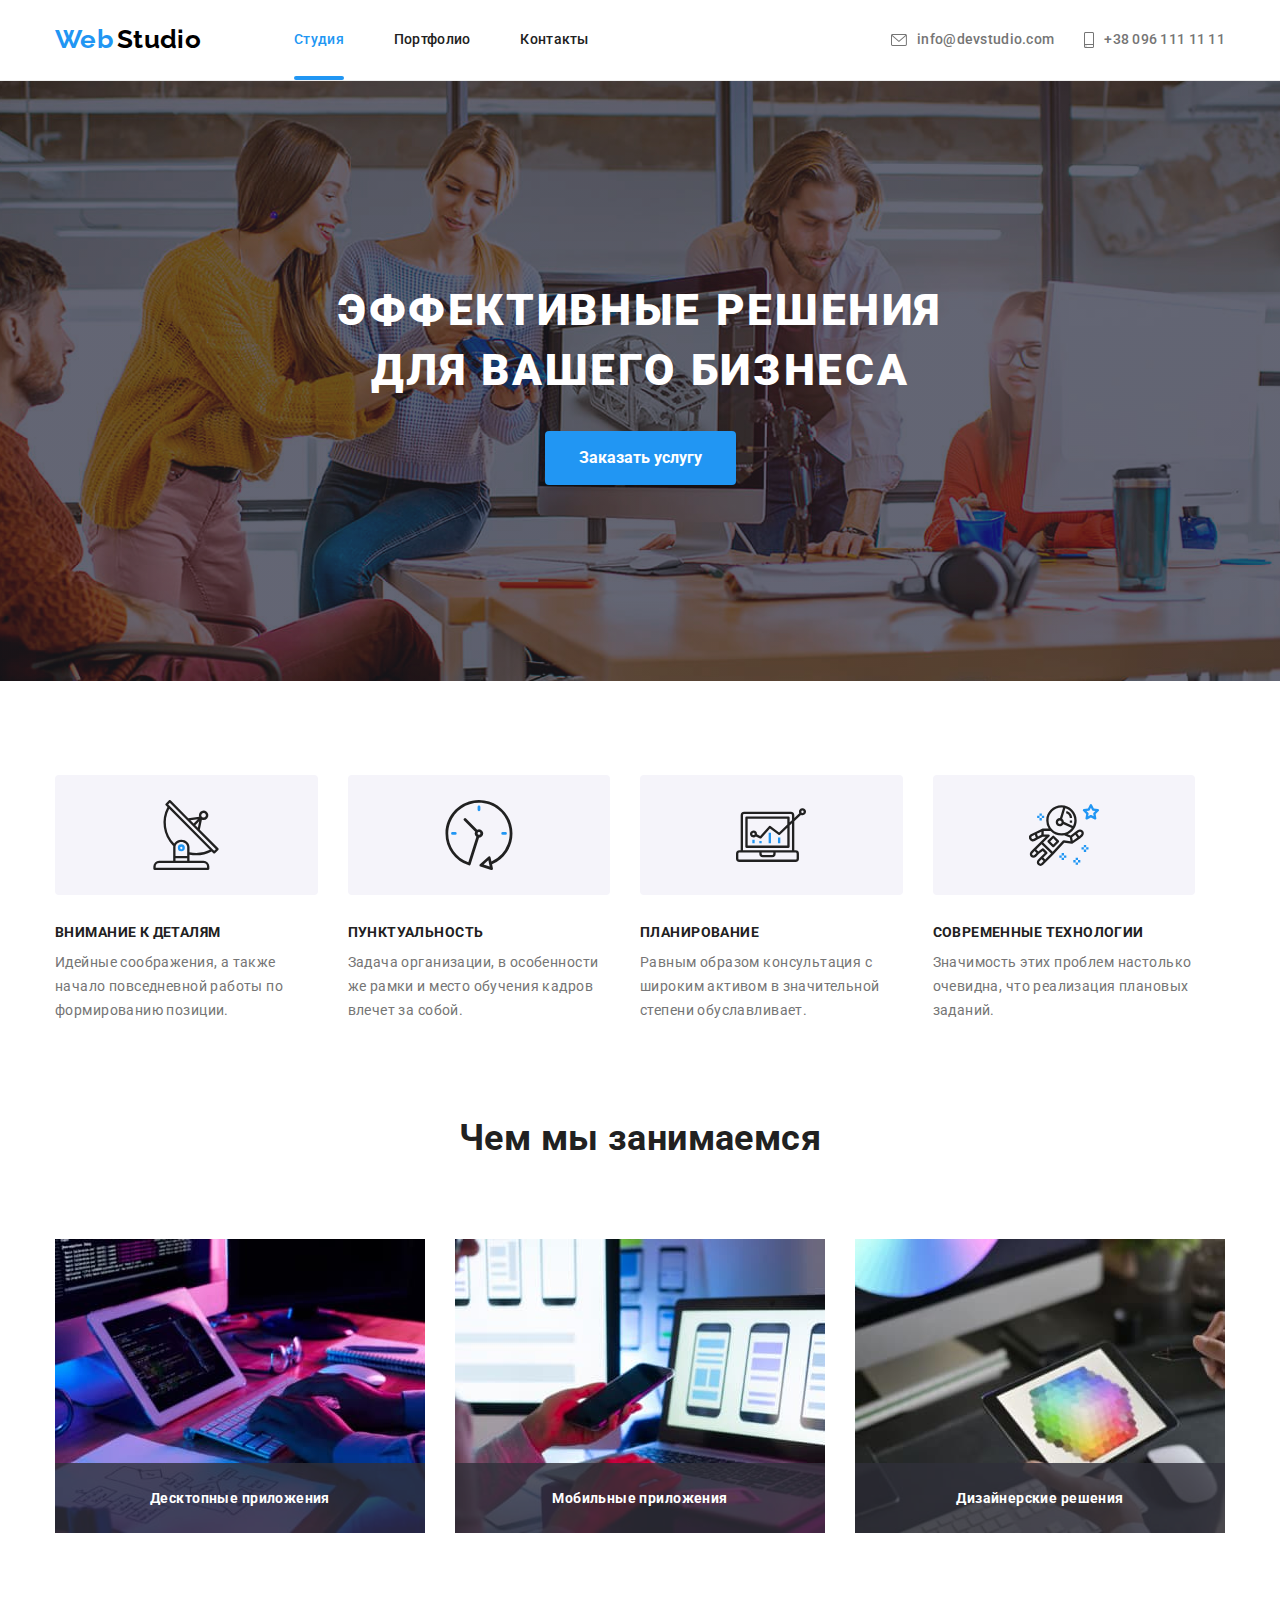
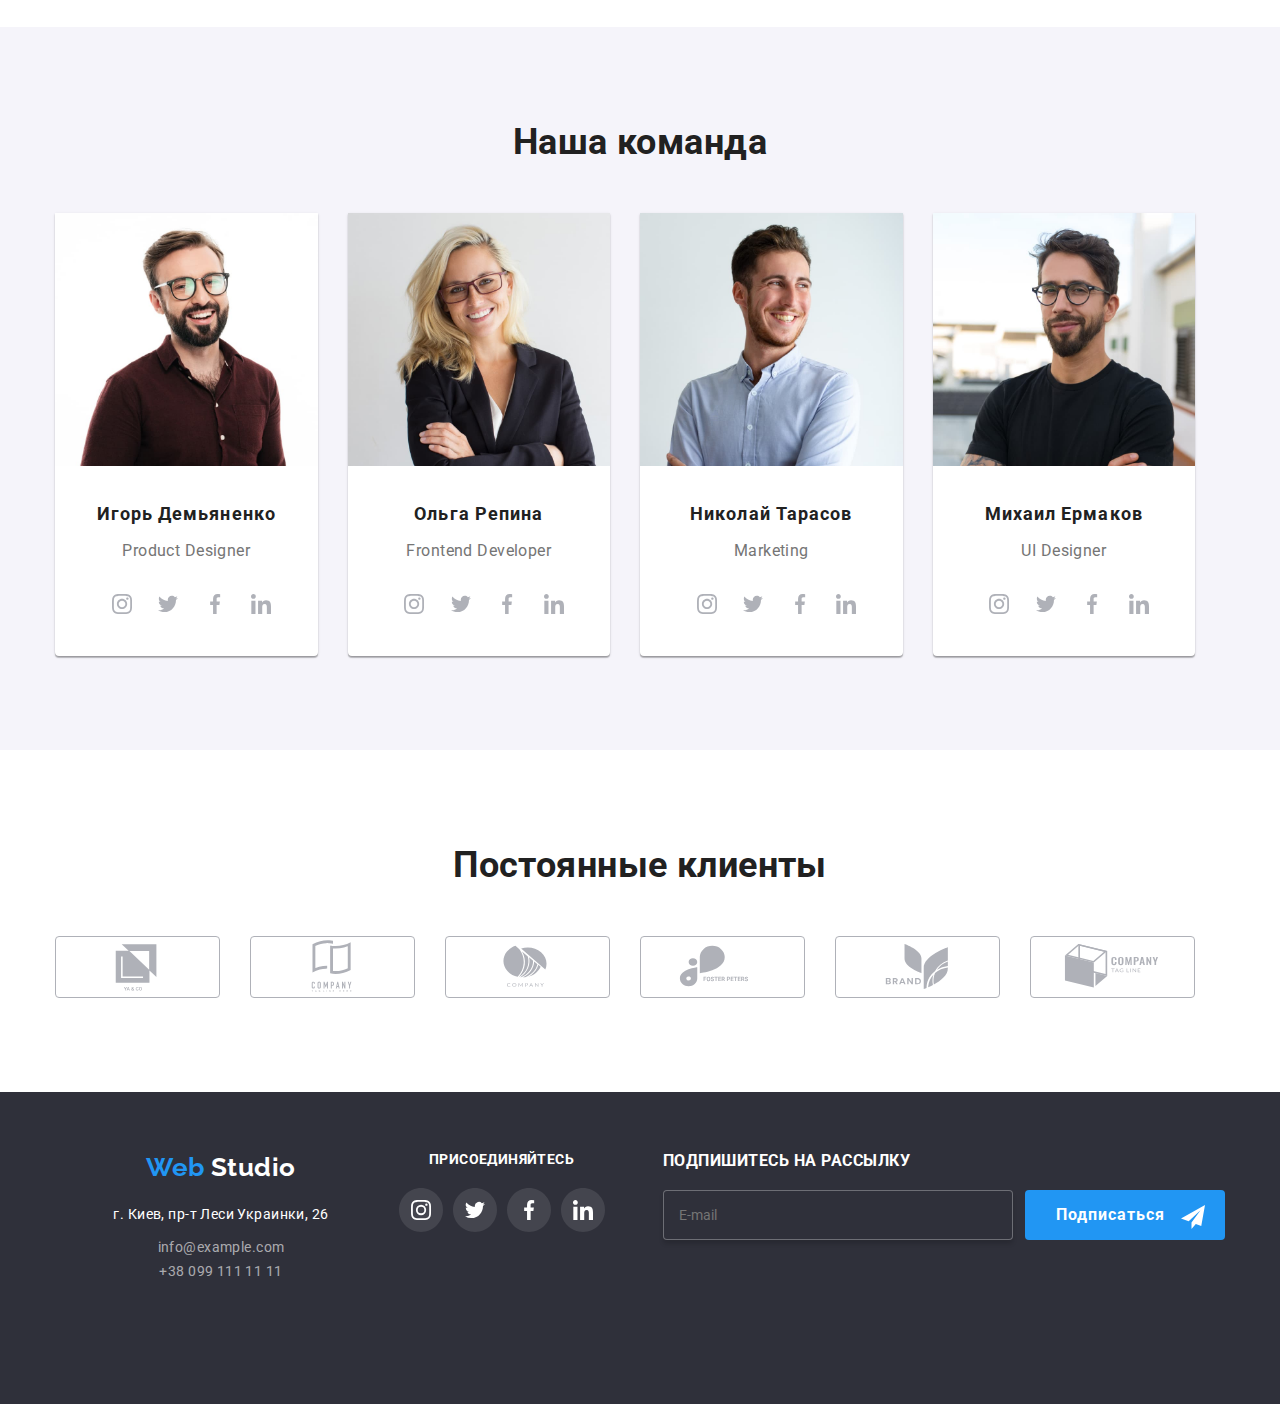
==== commit 5959b61e: "30.05" ====
--- a/index.html
+++ b/index.html
@@ -17,17 +17,68 @@
 <body>
     <header class="header">
         <div class="header__conteiner ">
-            <a class="logo" href="https://www.google.com/">
+            <div class="gt">
+                <a class="logo" href="https://www.google.com/">
                     <span class="logo__web">Web</span>
                     <span class="logo__studio">Studio</span></a>
-                    <button class="btn-menu-mob" type="button">
-                        <svg width="40px" height="40px">
-                            <use href="./icon/sprite.svg#icon-menu_40px">
-
-                            </use>
-                        </svg>
-                    </button>
+                
+            
             <nav class="nav-head">
+            <button class="menu-mobile is-open" type="button" aria-expanded="false" data-menu-button>
+                <svg width="40px" height="40px" aria-controls="mobile-menu" aria-label="Переключатель мобильного меню ">
+                    <use class="icon-menu" href="./icon/sprite.svg#icon-menu_40px"></use>
+                    <use class="icon-cross" href="./icon/sprite.svg#icon-close_40px"></use>
+                </svg>
+            
+            
+            </button>
+            </div>
+            <div class="mobile-menu is-open" id="mobile-menu" data-menu>
+            
+                <div class="conteiner">
+                    <div class="mob-menu-top">
+                        <ul class="mobile-menu__list">
+                            <li class="mobile-menu__item"> <a href="https://www.google.com/"
+                                    class=" mobile-menu__link mobile-menu__link--current">Студия</a>
+                            </li>
+                            <li class="mobile-menu__item"> <a href="./portfolio.html" class="mobile-menu__link">Портфолио</a></li>
+                            <li class="mobile-menu__item"> <a href="https://www.google.com/" class=" mobile-menu__link">Контакты</a>
+                            </li>
+                        </ul>
+                        </ul>
+                    </div>
+                    <div class="mob-menu-bottom">
+                        <ul class="contacts-mob-menu">
+                            <li class="contacts-mob-menu__item">
+            
+                                <a href="tel:+380961111111" class="contacts-mob-menu__link contacts-mob-menu__link--accent">
+                                    +38 096 111 11 11</a>
+                            </li>
+                            <li class="contacts-mob-menu__item">
+                                <a href="mailto:info@devstudio.com" class=" contacts-mob-menu__link contacts-mob-menu__link--small">
+                                    info@devstudio.com</a>
+                            </li>
+                        </ul>
+                        <ul class="mob-menu-social">
+                            <li class="mob-menu-social__item inst">
+                                <a class="mob-menu-social__link " href="#">instagram</a>
+                            </li>
+                            <li class="mob-menu-social__item">
+                                <a class="mob-menu-social__link" href="#">twitter</a>
+                            </li>
+                            <li class="mob-menu-social__item">
+                                <a class="mob-menu-social__link" href="#">facebook</a>
+                            </li>
+                            <li class="mob-menu-social__item">
+                                <a class="mob-menu-social__link" href="#">linkedin</a>
+                            </li>
+                        </ul>
+                    </div>
+            
+            
+            
+                </div>
+            </div>
                     <ul class="site-nav">
                     <li class="site-nav__item"> <a href="https://www.google.com/" class=" site-nav__link site-nav__link--current">Студия</a></li>
                     <li class="site-nav__item"> <a href="./portfolio.html" class="link site-nav__link">Портфолио</a></li>
@@ -61,56 +112,7 @@
                 </li>
             </ul>
         </div>
-        <div class="mobile-menu is-hidden">
-            <button class="btn-menu-close" type="button">
-                <svg width="40px" height="40px">
-                    <use href="./icon/sprite.svg#icon-close_40px">
-            
-                    </use>
-                </svg>
-            </button>
-            <div class="conteiner">
-                <div class="mob-menu-top">
-                    <ul class="mobile-menu__list">
-                        <li class="mobile-menu__item"> <a href="https://www.google.com/"
-                                class=" mobile-menu__link mobile-menu__link--current">Студия</a>
-                        </li>
-                        <li class="mobile-menu__item"> <a href="./portfolio.html" class="mobile-menu__link">Портфолио</a></li>
-                        <li class="mobile-menu__item"> <a href="https://www.google.com/" class=" mobile-menu__link">Контакты</a></li>
-                    </ul>
-                    </ul>
-                </div>
-            <div class="mob-menu-bottom">
-                <ul class="contacts-mob-menu">
-                    <li class="contacts-mob-menu__item">
-                
-                        <a href="tel:+380961111111" class="contacts-mob-menu__link contacts-mob-menu__link--accent">
-                            +38 096 111 11 11</a>
-                    </li>
-                    <li class="contacts-mob-menu__item">
-                        <a href="mailto:info@devstudio.com" class=" contacts-mob-menu__link contacts-mob-menu__link--small">
-                            info@devstudio.com</a>
-                    </li>
-                </ul>
-                <ul class="mob-menu-social">
-                    <li class="mob-menu-social__item inst">
-                        <a class="mob-menu-social__link " href="#">instagram</a>
-                    </li>
-                    <li class="mob-menu-social__item">
-                        <a class="mob-menu-social__link" href="#">twitter</a>
-                    </li>
-                    <li class="mob-menu-social__item">
-                        <a class="mob-menu-social__link" href="#">facebook</a>
-                    </li>
-                    <li class="mob-menu-social__item">
-                        <a class="mob-menu-social__link" href="#">linkedin</a>
-                    </li>
-                </ul></div> 
-            
-            
-
-            </div>
-        </div>
+            
     </header>
     <main>
         <section class="hero">
@@ -469,7 +471,7 @@
 
 <footer class="footer-bg">
     <div class="conteiner footer-conteiner">
-        <div class="footer-tablet">
+        <div class="footer-adaptive">
             <div class="footer-bg-flex">
                 <a class="logo-fr" href="https://www.google.com/">
                     <span class="logo-fr__web--accent">Web</span>
--- a/css/main.min.css
+++ b/css/main.min.css
@@ -1 +1 @@
-:root{--primary-text-color: #757575;--title-text-color: #212121;--accent-text-color: #2196f3;--primary-bg-color: #e5e5e5;--header-bg-color: #ffffff;--logo-text-studio: #000000;--footer-bg-color: #2f303a;--border-color: #eeeeee;--comand-bg-color: #f5f4fa;--hero-bg-color: #c4c4c4;--customers-border-color: #afb1b8;--backdrop-color: #0000001a;--overlay-progects: rgba(33, 150, 243, 0.9)}.conteiner{width:100%;padding-left:15px;padding-right:15px;margin-left:auto;margin-right:auto}@media screen and (min-width: 480px){.conteiner{max-width:480px}}@media screen and (min-width: 768px){.conteiner{max-width:768px}}@media screen and (min-width: 1200px){.conteiner{max-width:1200px}}body{background-color:var(--header-bg-color);color:var(--primary-text-color);font-family:Roboto,sans-serif;font-size:14px;letter-spacing:.03em}.section{padding-top:94px;padding-bottom:94px}@media screen and (max-width: 480px){.section{padding-top:60px;padding-bottom:60px}}@media screen and (min-width: 480px){.section{padding-top:60px;padding-bottom:60px}}@media screen and (min-width: 1200px){.section{padding-top:94px;padding-bottom:94px}}.section__title{margin-bottom:50px;color:var(--title-text-color);font-weight:700;font-size:36px;line-height:1.17}@media screen and (min-width: 480px){.section__title{margin-bottom:30px}}@media screen and (min-width: 768px){.section__title{margin-bottom:30px}}@media screen and (min-width: 480px){.section__title{margin-bottom:50px}}a{text-decoration:none}h1,h2,h3,h4,h5,h6,p{margin:0;padding:0}img{display:block;width:100%;height:auto}textarea{resize:none}ul,a{margin:0;padding:0;list-style:none}*,::after,::before{box-sizing:border-box;max-width:100%;height:auto}.hidden{position:absolute;width:1px;height:1px;margin:-1px;border:0;padding:0;white-space:nowarp;clip-path:insert(100%);clip:rect(0 0 0 0);overflow:hidden}.centered{text-align:center}.header{background-color:var(--header-bg-color);border-bottom:1px solid var(--border-color)}.nav-head{display:none;display:flex;align-items:center}.header__conteiner{width:1200px;align-items:center;padding-left:15px;padding-right:15px;margin-left:auto;margin-right:auto}@media screen and (min-width: 768px){.header__conteiner{display:flex}}.logo{padding-top:24px;padding-bottom:25px}.logo .logo__web{display:inline-block;color:var(--accent-text-color);font-family:"Raleway";font-weight:700;font-size:26px;line-height:1.2;text-decoration:none}.logo .logo__studio{color:var(--logo-text-studio);font-family:"Raleway";font-weight:700;font-size:26px;line-height:1.2;text-decoration:none;padding-top:24px;padding-bottom:25px;transition:color 250ms cubic-bezier(0.4, 0, 0.2, 1)}.site-nav{display:none}@media screen and (min-width: 768px){.site-nav{display:flex;margin-left:93px}}.site-nav__link{position:relative;display:block;padding-top:32px;padding-bottom:32px;color:var(--title-text-color);font-weight:500;line-height:1.14;letter-spacing:.02em;transition:color 250ms cubic-bezier(0.4, 0, 0.2, 1)}.site-nav__link:hover,.site-nav__link:focus{color:var(--accent-text-color)}.site-nav__link--current{color:var(--accent-text-color)}.site-nav__link::after{content:" ";position:absolute;display:block;bottom:0;right:0;width:100%;height:4px;border-radius:2px;background-color:var(--accent-text-color);opacity:1;transition:opacity 250ms cubic-bezier(0.4, 0, 0.2, 1);visibility:hidden}.site-nav__link--current::after{opacity:1;visibility:visible}.site-nav__item:not(:last-child){margin-right:50px}.contacts-header{display:none;display:flex;margin-left:auto}@media screen and (min-width: 768px){.contacts-header{flex-direction:column}}@media screen and (min-width: 1200px){.contacts-header{flex-direction:row}}.contacts-header .contacts-header__icon{margin-right:10px}.contacts-header .contacts-header__link{display:none}@media screen and (min-width: 768px){.contacts-header .contacts-header__link{display:flex;align-items:normal;padding-bottom:10px;margin-left:30px;fill:var(--primary-text-color);color:var(--primary-text-color);font-weight:500;line-height:1.14;letter-spacing:.02em;transition:fill 250ms cubic-bezier(0.4, 0, 0.2, 1),color 250ms cubic-bezier(0.4, 0, 0.2, 1)}.contacts-header .contacts-header__link:not(:last-child){margin-left:0}.contacts-header .contacts-header__link:hover{color:var(--accent-text-color);fill:var(--accent-text-color)}.contacts-header .contacts-header__link:focus{color:var(--accent-text-color);fill:var(--accent-text-color)}}@media screen and (min-width: 1200px){.contacts-header .contacts-header__link{display:flex;align-items:normal;padding-top:20px;padding-bottom:20px;margin-left:30px;fill:var(--primary-text-color);color:var(--primary-text-color);font-weight:500;line-height:1.14;letter-spacing:.02em;transition:fill 250ms cubic-bezier(0.4, 0, 0.2, 1),color 250ms cubic-bezier(0.4, 0, 0.2, 1)}.contacts-header .contacts-header__link .contacts-header__link:not(:last-child){margin-left:0}.contacts-header .contacts-header__link .contacts-header__link:hover{color:var(--accent-text-color);fill:var(--accent-text-color)}.contacts-header .contacts-header__link .contacts-header__link:focus{color:var(--accent-text-color);fill:var(--accent-text-color)}}.mobile-menu{position:fixed;z-index:1;top:0;left:0;background-color:var(--header-bg-color);width:100vw;height:100vh;padding:10px 15px 48px 40px;overflow-y:auto}.mobile-menu .conteiner{display:flex;flex-direction:column;height:100%;justify-content:space-between}.mobile-menu__link{color:var(--title-text-color);font-weight:500;font-size:40px;line-height:1.175;text-align:center;letter-spacing:.02em}.mobile-menu__item{margin-bottom:32px}.mobile-menu__item:last-child{margin-bottom:0}.mobile-menu__link--current{color:var(--accent-text-color)}.contacts-mob-menu{margin-bottom:64px}.contacts-mob-menu__item{color:var(--primary-text-color);font-weight:500;font-size:34px;line-height:1.1764;letter-spacing:.02em;margin-bottom:30px}.contacts-mob-menu__item:last-child{margin-bottom:0}.contacts-mob-menu__item .contacts-mob-menu__link--accent{color:var(--accent-text-color)}.contacts-mob-menu__item .contacts-mob-menu__link--small{font-weight:500;font-size:24px;line-height:.8571;letter-spacing:.02em}.contacts-mob-menu__link{color:var(--primary-text-color);font-weight:500;font-size:34px;line-height:1.1764;letter-spacing:.02em}.mob-menu-social{display:flex}.mob-menu-social__item{position:relative}.mob-menu-social__item::after{display:block;content:" ";position:absolute;width:22px;height:1px;left:50px;top:10px;border:1px solid rgba(33,33,33,.2);transform:rotate(90deg)}.mob-menu-social__link{color:var(--accent-text-color);font-weight:500;font-size:18px;line-height:1.2222;letter-spacing:.02em;margin-right:20px}.mob-menu-social__link:not(:last-child){margin-right:0}.button{color:var(--title-text-color);cursor:pointer;font-weight:500;font-size:16px;line-height:1.625;border-radius:4px;border-color:rgba(0,0,0,0);transition:background-color 250ms cubic-bezier(0.4, 0, 0.2, 1),color 250ms cubic-bezier(0.4, 0, 0.2, 1)}.button:hover,.button:focus{background-color:var(--accent-text-color);color:var(--header-bg-color);box-shadow:0px 2px 2px 0px rgba(0,0,0,.1215686275);box-shadow:0px 1px 2px 0px rgba(0,0,0,.0784313725);box-shadow:0px 3px 1px 0px rgba(0,0,0,.1019607843)}.btn-menu-mob{display:block;margin-left:auto;background-color:rgba(0,0,0,0);border-color:rgba(0,0,0,0)}@media screen and (min-width: 768px){.btn-menu-mob{display:none}}.btn-menu-close{display:block;margin-left:auto;margin-bottom:30px;background-color:rgba(0,0,0,0);border-color:rgba(0,0,0,0)}.portfolio-nav__btn{padding-top:6px;padding-bottom:6px;padding-left:22px;padding-right:22px;margin-bottom:15px}.portfolio-nav__btn:hover{background-color:var(--accent-text-color);color:var(--header-bg-color);box-shadow:0px 2px 2px 0px rgba(0,0,0,.1215686275);box-shadow:0px 1px 2px 0px rgba(0,0,0,.0784313725);box-shadow:0px 3px 1px 0px rgba(0,0,0,.1019607843)}.hero__button{display:flex;flex-direction:row;align-items:flex-start;padding:10px 32px;box-shadow:0px 4px 4px rgba(0,0,0,.15);border-radius:4px;margin-left:auto;margin-right:auto;margin-top:30px;background-color:var(--accent-text-color);color:var(--header-bg-color);border-color:var(--accent-text-color);font-weight:700;font-size:16px;line-height:1.875;border-radius:4px;cursor:pointer;border-color:rgba(0,0,0,0);transition:background-color 250ms cubic-bezier(0.4, 0, 0.2, 1),color 250ms cubic-bezier(0.4, 0, 0.2, 1)}.btn-submit-ft{position:relative;width:200px;height:50px;border-radius:4px;border-color:rgba(0,0,0,0);color:var(--header-bg-color);background-color:var(--accent-text-color);font-weight:700;font-size:16px;line-height:1.875;letter-spacing:.06em;text-align:start;padding-left:29px}.btn-submit-ft__icon{position:absolute;right:155px;top:82px;fill:var(--header-bg-color)}.btn-modal{position:absolute;top:8px;right:8px;background-color:var(--header-bg-color);border:1px solid rgba(0,0,0,.1019607843);width:30px;height:30px;border-radius:50%;transition:border 250ms cubic-bezier(0.4, 0, 0.2, 1)}.btn-modal__icon{position:absolute;top:50%;width:30px;height:30px;padding:6px;border-radius:17px;fill:var(--logo-text-studio);transform:translate(-50%, -50%);transition:fill 250ms cubic-bezier(0.4, 0, 0.2, 1)}.btn-modal__icon:hover{fill:var(--accent-text-color)}.btn-modal:hover{border:1px solid var(--accent-text-color)}.btn-submit{display:block;border-radius:4px;border-color:rgba(0,0,0,0);color:var(--header-bg-color);background-color:var(--accent-text-color);font-weight:700;font-size:16px;line-height:1.875;letter-spacing:.06em;padding:10px 56px;margin-top:30px;margin-left:auto;margin-right:auto}.hero{background-color:var(--hero-bg-color);text-align:center;padding-top:118px;padding-bottom:118px;background:rgba(47,48,58,.4);max-width:100%;height:400px;margin-right:auto;margin-left:auto;background-repeat:no-repeat;background-size:cover;background-position:center;background-image:linear-gradient(to right, rgba(47, 48, 58, 0.4), rgba(47, 48, 58, 0.4)),url(../../images/overlay-mobile.jpg)}@media(min-device-pixel-ratio: 2),(min-resolution: 192dpi),(min-resolution: 2dppx){.hero{background-image:linear-gradient(to right, rgba(47, 48, 58, 0.4), rgba(47, 48, 58, 0.4)),url(../../images/overlay-mobile-2x.jpg)}}@media screen and (min-width: 768px){.hero{width:768px;height:400px;background-repeat:no-repeat;background-size:cover;background-position:center;background-image:linear-gradient(to right, rgba(47, 48, 58, 0.4), rgba(47, 48, 58, 0.4)),url(../../images/overlay-tablet.jpg)}}@media screen and (min-width: 768px)and (min-device-pixel-ratio: 2),screen and (min-width: 768px)and (min-resolution: 192dpi),screen and (min-width: 768px)and (min-resolution: 2dppx){.hero{background-image:linear-gradient(to right, rgba(47, 48, 58, 0.4), rgba(47, 48, 58, 0.4)),url(../../images/overlay-tablet-2x.jpg)}}@media screen and (min-width: 1200px){.hero{width:1600px;height:600px;padding-top:200px;padding-bottom:200px;background-repeat:no-repeat;background-size:cover;background-position:center;background-image:linear-gradient(to right, rgba(47, 48, 58, 0.4), rgba(47, 48, 58, 0.4)),url(../../images/bg-image.png)}}@media screen and (min-width: 1200px)and (min-device-pixel-ratio: 2),screen and (min-width: 1200px)and (min-resolution: 192dpi),screen and (min-width: 1200px)and (min-resolution: 2dppx){.hero{background-image:linear-gradient(to right, rgba(47, 48, 58, 0.4), rgba(47, 48, 58, 0.4)),url(../../images/overlay-desk-2x.jpg)}}.hero .hero__title{width:360px;margin:0 auto;color:var(--header-bg-color);margin:0 auto;color:var(--header-bg-color);font-weight:900;font-size:26px;line-height:1.36;letter-spacing:.06em;text-transform:uppercase}@media screen and (min-width: 768px){.hero .hero__title{width:360px;height:84px}}@media screen and (min-width: 1200px){.hero .hero__title{width:696px;height:120px;font-weight:900;font-size:44px;line-height:1.3636;text-align:center;letter-spacing:.06em;text-transform:uppercase}}.hero{background-color:var(--hero-bg-color);text-align:center;padding-top:118px;padding-bottom:118px;background:rgba(47,48,58,.4);max-width:100%;height:400px;margin-right:auto;margin-left:auto;background-repeat:no-repeat;background-size:cover;background-position:center;background-image:linear-gradient(to right, rgba(47, 48, 58, 0.4), rgba(47, 48, 58, 0.4)),url(../../images/overlay-mobile.jpg)}@media(min-device-pixel-ratio: 2),(min-resolution: 192dpi),(min-resolution: 2dppx){.hero{background-image:linear-gradient(to right, rgba(47, 48, 58, 0.4), rgba(47, 48, 58, 0.4)),url(../../images/overlay-mobile-2x.jpg)}}@media screen and (min-width: 768px){.hero{width:768px;height:400px;background-repeat:no-repeat;background-size:cover;background-position:center;background-image:linear-gradient(to right, rgba(47, 48, 58, 0.4), rgba(47, 48, 58, 0.4)),url(../../images/overlay-tablet.jpg)}}@media screen and (min-width: 768px)and (min-device-pixel-ratio: 2),screen and (min-width: 768px)and (min-resolution: 192dpi),screen and (min-width: 768px)and (min-resolution: 2dppx){.hero{background-image:linear-gradient(to right, rgba(47, 48, 58, 0.4), rgba(47, 48, 58, 0.4)),url(../../images/overlay-tablet-2x.jpg)}}@media screen and (min-width: 1200px){.hero{width:1600px;height:600px;padding-top:200px;padding-bottom:200px;background-repeat:no-repeat;background-size:cover;background-position:center;background-image:linear-gradient(to right, rgba(47, 48, 58, 0.4), rgba(47, 48, 58, 0.4)),url(../../images/bg-image.png)}}@media screen and (min-width: 1200px)and (min-device-pixel-ratio: 2),screen and (min-width: 1200px)and (min-resolution: 192dpi),screen and (min-width: 1200px)and (min-resolution: 2dppx){.hero{background-image:linear-gradient(to right, rgba(47, 48, 58, 0.4), rgba(47, 48, 58, 0.4)),url(../../images/overlay-desk-2x.jpg)}}.hero .hero__title{width:360px;margin:0 auto;color:var(--header-bg-color);margin:0 auto;color:var(--header-bg-color);font-weight:900;font-size:26px;line-height:1.36;letter-spacing:.06em;text-transform:uppercase}@media screen and (min-width: 768px){.hero .hero__title{width:360px;height:84px}}@media screen and (min-width: 1200px){.hero .hero__title{width:696px;height:120px;font-weight:900;font-size:44px;line-height:1.3636;text-align:center;letter-spacing:.06em;text-transform:uppercase}}.advantage-studio{margin-bottom:-30px}@media screen and (min-width: 768px){.advantage-studio{display:flex;flex-wrap:wrap;margin-left:-30px;margin-bottom:-30px}}.advantage-studio .advantage-studio__item{margin-bottom:30px}@media screen and (min-width: 768px){.advantage-studio .advantage-studio__item{width:calc(50% - 30px);margin-left:30px;margin-bottom:30px}}@media screen and (min-width: 1200px){.advantage-studio .advantage-studio__item{width:calc(25% - 30px);margin-left:30px;margin-bottom:30px}}.advantage-studio .advantage-studio__title{margin-top:30px;margin-bottom:10px;color:var(--title-text-color);font-size:14px;font-weight:700;line-height:1.14;text-transform:uppercase}.advantage-studio .advantage-studio__text{color:var(--primary-text-color);line-height:1.71}.advantage-img{display:flex;justify-content:center;align-items:flex-end;border-radius:4px;background-color:var(--comand-bg-color)}.advantage-img .advantage-img__svg{padding:25px 0}.section--outher-bg{background-color:var(--comand-bg-color)}.team{margin-bottom:-30px}@media screen and (min-width: 768px){.team{display:flex;flex-wrap:wrap;margin-left:-30px;margin-bottom:-30px}}@media screen and (min-width: 1200px){.team{display:flex;flex-wrap:wrap;margin-left:-30px;margin-bottom:-30px}}.team .team__item{width:450px;background:#fff;box-shadow:0px 1px 3px rgba(0,0,0,.12),0px 1px 1px rgba(0,0,0,.14),0px 2px 1px rgba(0,0,0,.2);border-radius:0px 0px 4px 4px;margin-bottom:30px;margin-bottom:30px}.team .team__item:nth-child(n+4){margin-right:0}@media screen and (min-width: 768px){.team .team__item{width:calc(50% - 30px);margin-left:30px;margin-bottom:30px}}@media screen and (min-width: 1200px){.team .team__item{width:calc(25% - 30px);margin-left:30px;margin-bottom:30px}}.team .team__card{padding-top:30px;padding-bottom:30px;padding-left:32px;padding-right:32px}.team .team__title{margin-bottom:4px;color:var(--title-text-color);font-size:18px;font-weight:700;line-height:2;letter-spacing:.06em;text-align:center}.team .team__text{color:var(--primary-text-color);font-size:16px;line-height:1.875;text-align:center}.social{display:flex;justify-content:space-evenly;margin-left:10px;margin-top:16px;cursor:pointer}.social .social__link{display:flex;justify-content:center;background-color:var(--header-bg-color);width:44px;height:44px;border-radius:20px;margin-right:10px;fill:var(--customers-border-color);transition:background-color 250ms cubic-bezier(0.4, 0, 0.2, 1),fill 250ms cubic-bezier(0.4, 0, 0.2, 1)}.social .social__link:hover{background-color:var(--accent-text-color);fill:var(--header-bg-color)}.social .social__link:last-child{margin-right:0}.customers{margin-bottom:-30px}@media screen and (min-width: 480px){.customers{display:flex;flex-wrap:wrap;margin-left:-30px;margin-bottom:-30px}}@media screen and (min-width: 768px){.customers{display:flex;flex-wrap:wrap;margin-left:-30px;margin-bottom:-30px}}@media screen and (min-width: 1200px){.customers{display:flex;flex-wrap:wrap;margin-left:-30px;margin-bottom:-30px}}.customers .customers__item{margin-bottom:30px}@media screen and (min-width: 480px){.customers .customers__item{width:calc(50% - 30px);margin-left:30px;margin-bottom:30px}}@media screen and (min-width: 768px){.customers .customers__item{width:calc(33.3333333333% - 30px);margin-left:30px;margin-bottom:30px}}@media screen and (min-width: 1200px){.customers .customers__item{width:calc(16.6666666667% - 30px);margin-left:30px;margin-bottom:30px}}.customers .customers__link{width:100%;height:100%;display:flex;align-items:center;margin-right:30px;justify-content:space-around;border:1px solid var(--customers-border-color);border-radius:4px;border-color:var(--customers-border-color);cursor:pointer;fill:var(--customers-border-color);transition:border-color 250ms cubic-bezier(0.4, 0, 0.2, 1),fill 250ms cubic-bezier(0.4, 0, 0.2, 1)}.customers .customers__link:hover,.customers .customers__link:focus{fill:var(--accent-text-color);border-color:var(--accent-text-color)}.customers .customers__logo{fill:var(--customers-border-color);transition:fill 250ms cubic-bezier(0.4, 0, 0.2, 1)}.customers .customers__logo:hover{fill:var(--accent-text-color)}.card-text{flex-grow:1;padding-left:24px;padding-right:24px;padding-top:20px;padding-bottom:20px;border-left:1px solid var(--border-color);border-right:1px solid var(--border-color);border-bottom:1px solid var(--border-color)}.card-text .card-text__title{margin-bottom:4px;color:var(--title-text-color);font-size:18px;font-weight:700;line-height:2;letter-spacing:.06em}.card-text .card-text__text{color:var(--primary-text-color);font-size:16px;line-height:1.875}.absolt{overflow:hidden;position:relative}.absolt .absolt__text{position:absolute;top:0;left:0;width:100%;height:100%;background-color:var(--overlay-progects);transform:translateY(100%);transition:transform 250ms cubic-bezier(0.4, 0, 0.2, 1);opacity:0;color:var(--header-bg-color);font-size:18px;line-height:1.5555;letter-spacing:.03em;padding:63px 24px 63px 24px}.absolt::before{position:absolute;display:inline-block;background-color:var(--overlay-progects);width:100%;height:100%;opacity:0;transform:translateY(100%);transition:transform 250ms cubic-bezier(0.4, 0, 0.2, 1)}.absolt:hover::before{opacity:1}.absolt:hover.absolt::before{transform:translateY(0)}.progects__links:hover .absolt__text,.progects__links:focus .absolt__text{transform:translateY(0);opacity:1}@media screen and (min-width: 768px){.progects{display:flex;flex-wrap:wrap;margin-right:-30px;margin-bottom:-30px}}@media screen and (min-width: 1200px){.progects{display:flex;flex-wrap:wrap;margin-right:-30px;margin-bottom:-30px}}.progects__item{position:relative;margin-bottom:30px}@media screen and (min-width: 768px){.progects__item{flex-basis:calc((100% - 60px)/2);margin-right:30px;margin-bottom:30px}}@media screen and (min-width: 1200px){.progects__item{flex-basis:calc((100% - 90px)/3);margin-right:30px;margin-bottom:30px}.progects__item .progects__item:nth-child(3n){margin-right:0}}.progects__links{display:block;transition:box-shadow 250ms cubic-bezier(0.4, 0, 0.2, 1)}.progects__links:hover{box-shadow:0px 1px 1px rgba(0,0,0,.12),0px 4px 4px rgba(0,0,0,.06),1px 4px 6px rgba(0,0,0,.16)}.portfolio-nav{display:flex;justify-content:center;cursor:pointer}.portfolio-nav .portfolio-nav__item{margin-right:8px}.footer-bg{background-color:var(--footer-bg-color);padding-top:60px;padding-bottom:60px}.logo-fr{color:var(--header-bg-color);font-family:"Raleway";font-weight:700;font-size:26px;line-height:1.2;text-decoration:none}.logo-fr .logo-fr__web--accent{color:var(--accent-text-color)}.footer-adress{margin-top:20px}.contacts-list{display:flex;flex-direction:column;align-items:center}.contacts-list .contacts-list__adress{color:var(--header-bg-color);font-style:normal;font-size:14px;line-height:1.71;margin-bottom:9px}.contacts-list .contacts-list__contacts{font-style:normal;line-height:1.7;color:rgba(255,255,255,.6);margin-bottom:9px}.contacts-list .contacts-list__contacts--tel{margin-bottom:0}.footer-conteiner{display:flex;flex-direction:column;align-items:center}@media screen and (min-width: 1200px){.footer-conteiner{display:flex;flex-direction:row;align-items:flex-start}}.footer-list-contacts{display:block;margin-bottom:9px}.footer-bg-flex{display:flex;flex-direction:column;align-items:center;margin-bottom:60px}.invisible-header{display:none}.title-footer{color:var(--header-bg-color);font-style:normal;font-weight:700;font-size:14px;line-height:1.14;letter-spacing:.03em;text-transform:uppercase;margin-bottom:20px}.footer-social{display:flex}.footer-social .footer-social__icon{fill:rgba(255,255,255,.1);transition:fill 250ms cubic-bezier(0.4, 0, 0.2, 1)}.footer-social .footer-social__icon:hover{fill:var(--accent-text-color)}.footer-social .footer-social__item{margin-right:10px}.footer-social .footer-social__item:last-child{margin-right:0}.social-footer{display:flex;flex-direction:column;align-items:center;margin-top:60px;margin-bottom:60px}@media screen and (min-width: 768px){.social-footer{margin-top:0;margin-bottom:0;margin-left:165px}}.subscription-footer{display:flex;flex-direction:column;align-items:center}.subscription-footer .subscription-footer__text{margin-bottom:20px;font-weight:700;font-size:16px;line-height:1.1428;letter-spacing:.03em;text-transform:uppercase;color:var(--header-bg-color)}.form-footer{position:relative;display:flex;align-items:center;flex-direction:column}.form-footer .form-footer__input{margin-bottom:20px;margin-right:12px;width:450px;height:50px;padding:15px 15px 16px;border-radius:4px;color:rgba(255,255,255,.6);background-color:var(--footer-bg-color);border:1px solid rgba(255,255,255,.3019607843);box-shadow:0px 4px 4px 0px rgba(0,0,0,.1490196078)}@media screen and (min-width: 768px){.footer-tablet{display:flex;align-items:normal;margin-left:auto;margin-right:auto}}.backdrop{position:fixed;top:0;left:0;width:100%;height:100%;background-color:var(--backdrop-color);transition:opacity 250ms cubic-bezier(0.4, 0, 0.2, 1)}.backdrop.is-hidden{opacity:0;pointer-events:none}.modal{position:absolute;top:50%;left:50%;transform:translate(-50%, -50%);justify-content:flex-end;width:480px;min-height:609px;background-color:var(--header-bg-color);border-radius:4px;padding:40px}@media screen and (min-width: 1200px){.modal{min-width:528px;min-height:521px}}.modal .modal__title{display:block;font-size:20px;line-height:1.15;color:var(--title-text-color);margin-bottom:12px;text-align:center}.form{width:448px}.form-field{position:relative;display:flex;flex-direction:column}.form-field .form-field__input{width:100%;height:40px;border:1px solid rgba(33,33,33,.2);border-radius:4px;margin-bottom:10px;padding:11px 12px 11px 40px}.form-field .form-field__input::placeholder{color:var(--primary-text-color)}.form-field .form-field__label{font-size:12px;line-height:1.17;letter-spacing:.01em;margin-bottom:4px;color:var(--primary-text-color)}.form-field .form-field__icon-form{position:absolute;display:inline-block;top:55%;left:12px;transform:translateY(-55%);transition:fill 250ms cubic-bezier(0.4, 0, 0.2, 1)}.form-field:focus-within .form-field__icon-form{fill:var(--accent-text-color)}.form-field:focus-within .form-field__input{border:1px solid var(--accent-text-color)}.form-comment{width:100%;height:120px;border:1px solid rgba(33,33,33,.2);border-radius:4px;padding:16px 12px}.form-input:focus+.form-field input{border-color:var(--accent-text-color)}.form-label a{color:var(--accent-text-color);text-decoration:revert}.checkbox{-webkit-appearance:none;-moz-appearance:none;appearance:none;position:absolute}.icon-checkbox{display:inline-block;margin-right:8px;width:15px;height:16px;border:2px solid var(--title-text-color);border-radius:4px}.checkbox:checked+.icon-checkbox{border-color:var(--accent-text-color);background-size:contain;background-origin:border-box;background-color:var(--accent-text-color);background-image:url(../icon/icon-check-new.svg)}.form-checkbox input[type=checkbox]{width:16px;height:15px}.form-checkbox{display:flex;align-items:center;justify-content:flex-end;margin-top:20px;margin-bottom:30px}.section--no-pading-top{padding-top:0}.direction{display:flex;justify-content:space-between}@media screen and (max-width: 1199px){.direction{display:none}}.direction .direction__item{position:relative;flex-basis:calc((100% - 60px)/3);margin-top:30px}.direction .direction__label{position:absolute;width:370px;height:70px;background-color:rgba(47,48,58,.8);display:block;left:0;bottom:0;padding-top:27px;color:var(--header-bg-color);font-weight:700;line-height:1.1428;text-align:center;letter-spacing:.03em}@media screen and (max-width: 1199px){.section__title--displayNone{display:none}}.nav-head{display:flex;align-items:center}.portfolio-nav{display:flex;justify-content:flex-start;flex-wrap:wrap;padding-bottom:40px}@media screen and (min-width: 768px){.portfolio-nav{display:flex;flex-wrap:nowrap;justify-content:center}}@media screen and (min-width: 1200px){.portfolio-nav{display:flex;flex-wrap:nowrap}}.portfolio-nav__item{margin-right:8px}/*# sourceMappingURL=main.min.css.map */+:root{--primary-text-color: #757575;--title-text-color: #212121;--accent-text-color: #2196f3;--primary-bg-color: #e5e5e5;--header-bg-color: #ffffff;--logo-text-studio: #000000;--footer-bg-color: #2f303a;--border-color: #eeeeee;--comand-bg-color: #f5f4fa;--hero-bg-color: #c4c4c4;--customers-border-color: #afb1b8;--backdrop-color: #0000001a;--overlay-progects: rgba(33, 150, 243, 0.9)}.conteiner{width:100%;padding-left:15px;padding-right:15px;margin-left:auto;margin-right:auto}@media screen and (min-width: 480px){.conteiner{max-width:480px}}@media screen and (min-width: 768px){.conteiner{max-width:768px}}@media screen and (min-width: 1200px){.conteiner{max-width:1200px}}body{background-color:var(--header-bg-color);color:var(--primary-text-color);font-family:Roboto,sans-serif;font-size:14px;letter-spacing:.03em}.section{padding-top:94px;padding-bottom:94px}@media screen and (max-width: 480px){.section{padding-top:60px;padding-bottom:60px}}@media screen and (min-width: 480px){.section{padding-top:60px;padding-bottom:60px}}@media screen and (min-width: 1200px){.section{padding-top:94px;padding-bottom:94px}}.section__title{margin-bottom:50px;color:var(--title-text-color);font-weight:700;font-size:36px;line-height:1.17}@media screen and (min-width: 480px){.section__title{margin-bottom:30px}}@media screen and (min-width: 768px){.section__title{margin-bottom:30px}}@media screen and (min-width: 480px){.section__title{margin-bottom:50px}}a{text-decoration:none}h1,h2,h3,h4,h5,h6,p{margin:0;padding:0}img{display:block;width:100%;height:auto}textarea{resize:none}ul,a{margin:0;padding:0;list-style:none}*,::after,::before{box-sizing:border-box;max-width:100%;height:auto}.hidden{position:absolute;width:1px;height:1px;margin:-1px;border:0;padding:0;white-space:nowarp;clip-path:insert(100%);clip:rect(0 0 0 0);overflow:hidden}.centered{text-align:center}.header{position:relative;background-color:var(--header-bg-color);border-bottom:1px solid var(--border-color)}.nav-head{display:none;display:flex;align-items:center}.header__conteiner{width:1200px;align-items:center;padding-left:15px;padding-right:15px;margin-left:auto;margin-right:auto}@media screen and (min-width: 768px){.header__conteiner{display:flex}}.gt{display:flex;justify-content:space-between}.menu-mobile{background-color:rgba(0,0,0,0);border:none;margin:0;padding:0}.menu-mobile .icon-cross{display:none}@media screen and (min-width: 768px){.menu-mobile{display:none}}.menu-mobile.is-open .icon-menu{display:none}.menu-mobile.is-open .icon-cross{display:block}.logo{padding-top:24px;padding-bottom:25px}.logo .logo__web{display:inline-block;color:var(--accent-text-color);font-family:"Raleway";font-weight:700;font-size:26px;line-height:1.2;text-decoration:none}.logo .logo__studio{color:var(--logo-text-studio);font-family:"Raleway";font-weight:700;font-size:26px;line-height:1.2;text-decoration:none;padding-top:24px;padding-bottom:25px;transition:color 250ms cubic-bezier(0.4, 0, 0.2, 1)}.site-nav{display:none}@media screen and (min-width: 768px){.site-nav{display:flex;margin-left:93px}}.site-nav__link{position:relative;display:block;padding-top:32px;padding-bottom:32px;color:var(--title-text-color);font-weight:500;line-height:1.14;letter-spacing:.02em;transition:color 250ms cubic-bezier(0.4, 0, 0.2, 1)}.site-nav__link:hover,.site-nav__link:focus{color:var(--accent-text-color)}.site-nav__link--current{color:var(--accent-text-color)}.site-nav__link::after{content:" ";position:absolute;display:block;bottom:0;right:0;width:100%;height:4px;border-radius:2px;background-color:var(--accent-text-color);opacity:1;transition:opacity 250ms cubic-bezier(0.4, 0, 0.2, 1);visibility:hidden}.site-nav__link--current::after{opacity:1;visibility:visible}.site-nav__item:not(:last-child){margin-right:50px}.contacts-header{display:none;display:flex;margin-left:auto}@media screen and (min-width: 768px){.contacts-header{flex-direction:column}}@media screen and (min-width: 1200px){.contacts-header{flex-direction:row}}.contacts-header .contacts-header__icon{margin-right:10px}.contacts-header .contacts-header__link{display:none}@media screen and (min-width: 768px){.contacts-header .contacts-header__link{display:flex;align-items:normal;padding-bottom:10px;margin-left:30px;fill:var(--primary-text-color);color:var(--primary-text-color);font-weight:500;line-height:1.14;letter-spacing:.02em;transition:fill 250ms cubic-bezier(0.4, 0, 0.2, 1),color 250ms cubic-bezier(0.4, 0, 0.2, 1)}.contacts-header .contacts-header__link:not(:last-child){margin-left:0}.contacts-header .contacts-header__link:hover{color:var(--accent-text-color);fill:var(--accent-text-color)}.contacts-header .contacts-header__link:focus{color:var(--accent-text-color);fill:var(--accent-text-color)}}@media screen and (min-width: 1200px){.contacts-header .contacts-header__link{display:flex;align-items:normal;padding-top:20px;padding-bottom:20px;margin-left:30px;fill:var(--primary-text-color);color:var(--primary-text-color);font-weight:500;line-height:1.14;letter-spacing:.02em;transition:fill 250ms cubic-bezier(0.4, 0, 0.2, 1),color 250ms cubic-bezier(0.4, 0, 0.2, 1)}.contacts-header .contacts-header__link .contacts-header__link:not(:last-child){margin-left:0}.contacts-header .contacts-header__link .contacts-header__link:hover{color:var(--accent-text-color);fill:var(--accent-text-color)}.contacts-header .contacts-header__link .contacts-header__link:focus{color:var(--accent-text-color);fill:var(--accent-text-color)}}.mobile-menu{z-index:1;position:absolute;display:none;top:100%;left:0;width:100%;background-color:var(--header-bg-color);width:100vw;height:100vh;overflow-y:auto}.mobile-menu .conteiner{display:flex;flex-direction:column;height:100%;justify-content:space-between}.mobile-menu.is-open{display:block}@media screen and (min-width: 768px){.mobile-menu.is-open{display:none}}.mobile-menu__link{color:var(--title-text-color);font-weight:500;font-size:40px;line-height:1.175;text-align:center;letter-spacing:.02em}.mobile-menu__item{margin-bottom:32px}.mobile-menu__item:last-child{margin-bottom:0}.mobile-menu__link--current{color:var(--accent-text-color)}.contacts-mob-menu{margin-bottom:64px}.contacts-mob-menu__item{color:var(--primary-text-color);font-weight:500;font-size:34px;line-height:1.1764;letter-spacing:.02em;margin-bottom:30px}.contacts-mob-menu__item:last-child{margin-bottom:0}.contacts-mob-menu__item .contacts-mob-menu__link--accent{color:var(--accent-text-color)}.contacts-mob-menu__item .contacts-mob-menu__link--small{font-weight:500;font-size:24px;line-height:.8571;letter-spacing:.02em}.contacts-mob-menu__link{color:var(--primary-text-color);font-weight:500;font-size:34px;line-height:1.1764;letter-spacing:.02em}.mob-menu-social{display:flex;padding-bottom:48px}.mob-menu-social::before{display:block;content:" ";position:absolute;width:22px;height:1px;left:0px;top:10px;border:1px solid rgba(33,33,33,.2);transform:rotate(90deg)}.mob-menu-social__item{position:relative}.mob-menu-social__link{color:var(--accent-text-color);font-weight:500;font-size:18px;line-height:1.2222;letter-spacing:.02em;margin-right:20px}.mob-menu-social__link:not(:last-child){margin-right:0}.button{color:var(--title-text-color);cursor:pointer;font-weight:500;font-size:16px;line-height:1.625;border-radius:4px;border-color:rgba(0,0,0,0);transition:background-color 250ms cubic-bezier(0.4, 0, 0.2, 1),color 250ms cubic-bezier(0.4, 0, 0.2, 1)}.button:hover,.button:focus{background-color:var(--accent-text-color);color:var(--header-bg-color);box-shadow:0px 2px 2px 0px rgba(0,0,0,.1215686275);box-shadow:0px 1px 2px 0px rgba(0,0,0,.0784313725);box-shadow:0px 3px 1px 0px rgba(0,0,0,.1019607843)}.portfolio-nav__btn{padding-top:6px;padding-bottom:6px;padding-left:22px;padding-right:22px;margin-bottom:15px}.portfolio-nav__btn:hover{background-color:var(--accent-text-color);color:var(--header-bg-color);box-shadow:0px 2px 2px 0px rgba(0,0,0,.1215686275);box-shadow:0px 1px 2px 0px rgba(0,0,0,.0784313725);box-shadow:0px 3px 1px 0px rgba(0,0,0,.1019607843)}.hero__button{display:flex;flex-direction:row;align-items:flex-start;padding:10px 32px;box-shadow:0px 4px 4px rgba(0,0,0,.15);border-radius:4px;margin-left:auto;margin-right:auto;margin-top:30px;background-color:var(--accent-text-color);color:var(--header-bg-color);border-color:var(--accent-text-color);font-weight:700;font-size:16px;line-height:1.875;border-radius:4px;cursor:pointer;border-color:rgba(0,0,0,0);transition:background-color 250ms cubic-bezier(0.4, 0, 0.2, 1),color 250ms cubic-bezier(0.4, 0, 0.2, 1)}.btn-submit-ft{position:relative;width:200px;height:50px;border-radius:4px;border-color:rgba(0,0,0,0);color:var(--header-bg-color);background-color:var(--accent-text-color);font-weight:700;font-size:16px;line-height:1.875;letter-spacing:.06em;text-align:start;padding-left:29px}.btn-submit-ft__icon{position:absolute;right:155px;top:82px;fill:var(--header-bg-color)}@media screen and (min-width: 1200px){.btn-submit-ft__icon{right:20px;top:15px}}.btn-modal{position:absolute;top:8px;right:8px;background-color:var(--header-bg-color);border:1px solid rgba(0,0,0,.1019607843);width:30px;height:30px;border-radius:50%;transition:border 250ms cubic-bezier(0.4, 0, 0.2, 1)}.btn-modal__icon{position:absolute;top:50%;width:30px;height:30px;padding:6px;border-radius:17px;fill:var(--logo-text-studio);transform:translate(-50%, -50%);transition:fill 250ms cubic-bezier(0.4, 0, 0.2, 1)}.btn-modal__icon:hover{fill:var(--accent-text-color)}.btn-modal:hover{border:1px solid var(--accent-text-color)}.btn-submit{display:block;border-radius:4px;border-color:rgba(0,0,0,0);color:var(--header-bg-color);background-color:var(--accent-text-color);font-weight:700;font-size:16px;line-height:1.875;letter-spacing:.06em;padding:10px 56px;margin-top:30px;margin-left:auto;margin-right:auto}.hero{background-color:var(--hero-bg-color);text-align:center;padding-top:118px;padding-bottom:118px;background:rgba(47,48,58,.4);max-width:100%;height:400px;margin-right:auto;margin-left:auto;background-repeat:no-repeat;background-size:cover;background-position:center;background-image:linear-gradient(to right, rgba(47, 48, 58, 0.4), rgba(47, 48, 58, 0.4)),url(../../images/overlay-mobile.jpg)}@media(min-device-pixel-ratio: 2),(min-resolution: 192dpi),(min-resolution: 2dppx){.hero{background-image:linear-gradient(to right, rgba(47, 48, 58, 0.4), rgba(47, 48, 58, 0.4)),url(../../images/overlay-mobile-2x.jpg)}}@media screen and (min-width: 768px){.hero{width:768px;height:400px;background-repeat:no-repeat;background-size:cover;background-position:center;background-image:linear-gradient(to right, rgba(47, 48, 58, 0.4), rgba(47, 48, 58, 0.4)),url(../../images/overlay-tablet.jpg)}}@media screen and (min-width: 768px)and (min-device-pixel-ratio: 2),screen and (min-width: 768px)and (min-resolution: 192dpi),screen and (min-width: 768px)and (min-resolution: 2dppx){.hero{background-image:linear-gradient(to right, rgba(47, 48, 58, 0.4), rgba(47, 48, 58, 0.4)),url(../../images/overlay-tablet-2x.jpg)}}@media screen and (min-width: 1200px){.hero{width:1600px;height:600px;padding-top:200px;padding-bottom:200px;background-repeat:no-repeat;background-size:cover;background-position:center;background-image:linear-gradient(to right, rgba(47, 48, 58, 0.4), rgba(47, 48, 58, 0.4)),url(../../images/bg-image.png)}}@media screen and (min-width: 1200px)and (min-device-pixel-ratio: 2),screen and (min-width: 1200px)and (min-resolution: 192dpi),screen and (min-width: 1200px)and (min-resolution: 2dppx){.hero{background-image:linear-gradient(to right, rgba(47, 48, 58, 0.4), rgba(47, 48, 58, 0.4)),url(../../images/overlay-desk-2x.jpg)}}.hero .hero__title{width:360px;margin:0 auto;color:var(--header-bg-color);margin:0 auto;color:var(--header-bg-color);font-weight:900;font-size:26px;line-height:1.36;letter-spacing:.06em;text-transform:uppercase}@media screen and (min-width: 768px){.hero .hero__title{width:360px;height:84px}}@media screen and (min-width: 1200px){.hero .hero__title{width:696px;height:120px;font-weight:900;font-size:44px;line-height:1.3636;text-align:center;letter-spacing:.06em;text-transform:uppercase}}.hero{background-color:var(--hero-bg-color);text-align:center;padding-top:118px;padding-bottom:118px;background:rgba(47,48,58,.4);max-width:100%;height:400px;margin-right:auto;margin-left:auto;background-repeat:no-repeat;background-size:cover;background-position:center;background-image:linear-gradient(to right, rgba(47, 48, 58, 0.4), rgba(47, 48, 58, 0.4)),url(../../images/overlay-mobile.jpg)}@media(min-device-pixel-ratio: 2),(min-resolution: 192dpi),(min-resolution: 2dppx){.hero{background-image:linear-gradient(to right, rgba(47, 48, 58, 0.4), rgba(47, 48, 58, 0.4)),url(../../images/overlay-mobile-2x.jpg)}}@media screen and (min-width: 768px){.hero{width:768px;height:400px;background-repeat:no-repeat;background-size:cover;background-position:center;background-image:linear-gradient(to right, rgba(47, 48, 58, 0.4), rgba(47, 48, 58, 0.4)),url(../../images/overlay-tablet.jpg)}}@media screen and (min-width: 768px)and (min-device-pixel-ratio: 2),screen and (min-width: 768px)and (min-resolution: 192dpi),screen and (min-width: 768px)and (min-resolution: 2dppx){.hero{background-image:linear-gradient(to right, rgba(47, 48, 58, 0.4), rgba(47, 48, 58, 0.4)),url(../../images/overlay-tablet-2x.jpg)}}@media screen and (min-width: 1200px){.hero{width:1600px;height:600px;padding-top:200px;padding-bottom:200px;background-repeat:no-repeat;background-size:cover;background-position:center;background-image:linear-gradient(to right, rgba(47, 48, 58, 0.4), rgba(47, 48, 58, 0.4)),url(../../images/bg-image.png)}}@media screen and (min-width: 1200px)and (min-device-pixel-ratio: 2),screen and (min-width: 1200px)and (min-resolution: 192dpi),screen and (min-width: 1200px)and (min-resolution: 2dppx){.hero{background-image:linear-gradient(to right, rgba(47, 48, 58, 0.4), rgba(47, 48, 58, 0.4)),url(../../images/overlay-desk-2x.jpg)}}.hero .hero__title{width:360px;margin:0 auto;color:var(--header-bg-color);margin:0 auto;color:var(--header-bg-color);font-weight:900;font-size:26px;line-height:1.36;letter-spacing:.06em;text-transform:uppercase}@media screen and (min-width: 768px){.hero .hero__title{width:360px;height:84px}}@media screen and (min-width: 1200px){.hero .hero__title{width:696px;height:120px;font-weight:900;font-size:44px;line-height:1.3636;text-align:center;letter-spacing:.06em;text-transform:uppercase}}.advantage-studio{margin-bottom:-30px}@media screen and (min-width: 768px){.advantage-studio{display:flex;flex-wrap:wrap;margin-left:-30px;margin-bottom:-30px}}.advantage-studio .advantage-studio__item{margin-bottom:30px}@media screen and (min-width: 768px){.advantage-studio .advantage-studio__item{width:calc(50% - 30px);margin-left:30px;margin-bottom:30px}}@media screen and (min-width: 1200px){.advantage-studio .advantage-studio__item{width:calc(25% - 30px);margin-left:30px;margin-bottom:30px}}.advantage-studio .advantage-studio__title{margin-top:30px;margin-bottom:10px;color:var(--title-text-color);font-size:14px;font-weight:700;line-height:1.14;text-transform:uppercase}.advantage-studio .advantage-studio__text{color:var(--primary-text-color);line-height:1.71}.advantage-img{display:flex;justify-content:center;align-items:flex-end;border-radius:4px;background-color:var(--comand-bg-color)}.advantage-img .advantage-img__svg{padding:25px 0}.section--outher-bg{background-color:var(--comand-bg-color)}.team{margin-bottom:-30px}@media screen and (min-width: 768px){.team{display:flex;flex-wrap:wrap;margin-left:-30px;margin-bottom:-30px}}@media screen and (min-width: 1200px){.team{display:flex;flex-wrap:wrap;margin-left:-30px;margin-bottom:-30px}}.team .team__item{width:450px;background:#fff;box-shadow:0px 1px 3px rgba(0,0,0,.12),0px 1px 1px rgba(0,0,0,.14),0px 2px 1px rgba(0,0,0,.2);border-radius:0px 0px 4px 4px;margin-bottom:30px;margin-bottom:30px}.team .team__item:nth-child(n+4){margin-right:0}@media screen and (min-width: 768px){.team .team__item{width:calc(50% - 30px);margin-left:30px;margin-bottom:30px}}@media screen and (min-width: 1200px){.team .team__item{width:calc(25% - 30px);margin-left:30px;margin-bottom:30px}}.team .team__card{padding-top:30px;padding-bottom:30px;padding-left:32px;padding-right:32px}.team .team__title{margin-bottom:4px;color:var(--title-text-color);font-size:18px;font-weight:700;line-height:2;letter-spacing:.06em;text-align:center}.team .team__text{color:var(--primary-text-color);font-size:16px;line-height:1.875;text-align:center}.social{display:flex;justify-content:space-evenly;margin-left:10px;margin-top:16px;cursor:pointer}.social .social__link{display:flex;justify-content:center;background-color:var(--header-bg-color);width:44px;height:44px;border-radius:20px;margin-right:10px;fill:var(--customers-border-color);transition:background-color 250ms cubic-bezier(0.4, 0, 0.2, 1),fill 250ms cubic-bezier(0.4, 0, 0.2, 1)}.social .social__link:hover{background-color:var(--accent-text-color);fill:var(--header-bg-color)}.social .social__link:last-child{margin-right:0}.customers{margin-bottom:-30px}@media screen and (min-width: 480px){.customers{display:flex;flex-wrap:wrap;margin-left:-30px;margin-bottom:-30px}}@media screen and (min-width: 768px){.customers{display:flex;flex-wrap:wrap;margin-left:-30px;margin-bottom:-30px}}@media screen and (min-width: 1200px){.customers{display:flex;flex-wrap:wrap;margin-left:-30px;margin-bottom:-30px}}.customers .customers__item{margin-bottom:30px}@media screen and (min-width: 480px){.customers .customers__item{width:calc(50% - 30px);margin-left:30px;margin-bottom:30px}}@media screen and (min-width: 768px){.customers .customers__item{width:calc(33.3333333333% - 30px);margin-left:30px;margin-bottom:30px}}@media screen and (min-width: 1200px){.customers .customers__item{width:calc(16.6666666667% - 30px);margin-left:30px;margin-bottom:30px}}.customers .customers__link{width:100%;height:100%;display:flex;align-items:center;margin-right:30px;justify-content:space-around;border:1px solid var(--customers-border-color);border-radius:4px;border-color:var(--customers-border-color);cursor:pointer;fill:var(--customers-border-color);transition:border-color 250ms cubic-bezier(0.4, 0, 0.2, 1),fill 250ms cubic-bezier(0.4, 0, 0.2, 1)}.customers .customers__link:hover,.customers .customers__link:focus{fill:var(--accent-text-color);border-color:var(--accent-text-color)}.customers .customers__logo{fill:var(--customers-border-color);transition:fill 250ms cubic-bezier(0.4, 0, 0.2, 1)}.customers .customers__logo:hover{fill:var(--accent-text-color)}.card-text{flex-grow:1;padding-left:24px;padding-right:24px;padding-top:20px;padding-bottom:20px;border-left:1px solid var(--border-color);border-right:1px solid var(--border-color);border-bottom:1px solid var(--border-color)}.card-text .card-text__title{margin-bottom:4px;color:var(--title-text-color);font-size:18px;font-weight:700;line-height:2;letter-spacing:.06em}.card-text .card-text__text{color:var(--primary-text-color);font-size:16px;line-height:1.875}.absolt{overflow:hidden;position:relative}.absolt .absolt__text{position:absolute;top:0;left:0;width:100%;height:100%;background-color:var(--overlay-progects);transform:translateY(100%);transition:transform 250ms cubic-bezier(0.4, 0, 0.2, 1);opacity:0;color:var(--header-bg-color);font-size:18px;line-height:1.5555;letter-spacing:.03em;padding:63px 24px 63px 24px}.absolt::before{position:absolute;display:inline-block;background-color:var(--overlay-progects);width:100%;height:100%;opacity:0;transform:translateY(100%);transition:transform 250ms cubic-bezier(0.4, 0, 0.2, 1)}.absolt:hover::before{opacity:1}.absolt:hover.absolt::before{transform:translateY(0)}.progects__links:hover .absolt__text,.progects__links:focus .absolt__text{transform:translateY(0);opacity:1}@media screen and (min-width: 768px){.progects{display:flex;flex-wrap:wrap;margin-right:-30px;margin-bottom:-30px}}@media screen and (min-width: 1200px){.progects{display:flex;flex-wrap:wrap;margin-right:-30px;margin-bottom:-30px}}.progects__item{position:relative;margin-bottom:30px}@media screen and (min-width: 768px){.progects__item{flex-basis:calc((100% - 60px)/2);margin-right:30px;margin-bottom:30px}}@media screen and (min-width: 1200px){.progects__item{flex-basis:calc((100% - 90px)/3);margin-right:30px;margin-bottom:30px}.progects__item .progects__item:nth-child(3n){margin-right:0}}.progects__links{display:block;transition:box-shadow 250ms cubic-bezier(0.4, 0, 0.2, 1)}.progects__links:hover{box-shadow:0px 1px 1px rgba(0,0,0,.12),0px 4px 4px rgba(0,0,0,.06),1px 4px 6px rgba(0,0,0,.16)}.portfolio-nav{display:flex;justify-content:center;cursor:pointer}.portfolio-nav .portfolio-nav__item{margin-right:8px}.footer-bg{background-color:var(--footer-bg-color);padding-top:60px;padding-bottom:60px}.logo-fr{color:var(--header-bg-color);font-family:"Raleway";font-weight:700;font-size:26px;line-height:1.2;text-decoration:none}.logo-fr .logo-fr__web--accent{color:var(--accent-text-color)}.footer-adress{margin-top:20px}.contacts-list{display:flex;flex-direction:column;align-items:center}.contacts-list .contacts-list__adress{color:var(--header-bg-color);font-style:normal;font-size:14px;line-height:1.71;margin-bottom:9px}.contacts-list .contacts-list__contacts{font-style:normal;line-height:1.7;color:rgba(255,255,255,.6);margin-bottom:9px}.contacts-list .contacts-list__contacts--tel{margin-bottom:0}.footer-conteiner{display:flex;flex-direction:column;align-items:center}@media screen and (min-width: 1200px){.footer-conteiner{display:flex;flex-direction:row;align-items:flex-start}}.footer-list-contacts{display:block;margin-bottom:9px}.footer-bg-flex{display:flex;flex-direction:column;align-items:center;margin-bottom:60px}.invisible-header{display:none}.title-footer{color:var(--header-bg-color);font-style:normal;font-weight:700;font-size:14px;line-height:1.14;letter-spacing:.03em;text-transform:uppercase;margin-bottom:20px}.footer-social{display:flex}.footer-social .footer-social__icon{fill:rgba(255,255,255,.1);transition:fill 250ms cubic-bezier(0.4, 0, 0.2, 1)}.footer-social .footer-social__icon:hover{fill:var(--accent-text-color)}.footer-social .footer-social__item{margin-right:10px}.footer-social .footer-social__item:last-child{margin-right:0}.social-footer{display:flex;flex-direction:column;align-items:center;margin-top:60px;margin-bottom:60px}@media screen and (min-width: 768px){.social-footer{margin-top:0;margin-bottom:0;margin-left:165px}}@media screen and (min-width: 1200px){.social-footer{margin-top:0;margin-bottom:0;margin-left:70px}}.subscription-footer{display:flex;flex-direction:column;align-items:center}@media screen and (min-width: 1200px){.subscription-footer{display:flex;flex-direction:column;align-items:baseline}}.subscription-footer .subscription-footer__text{margin-bottom:20px;font-weight:700;font-size:16px;line-height:1.1428;letter-spacing:.03em;text-transform:uppercase;color:var(--header-bg-color)}.form-footer{position:relative;display:flex;align-items:center;flex-direction:column}@media screen and (min-width: 1200px){.form-footer{display:flex;flex-direction:row;align-items:flex-start}}.form-footer .form-footer__input{margin-bottom:20px;margin-right:12px;width:450px;height:50px;padding:15px 15px 16px;border-radius:4px;color:rgba(255,255,255,.6);background-color:var(--footer-bg-color);border:1px solid rgba(255,255,255,.3019607843);box-shadow:0px 4px 4px 0px rgba(0,0,0,.1490196078)}@media screen and (min-width: 1200px){.form-footer .form-footer__input{width:350px;height:50px}}@media screen and (min-width: 768px){.footer-adaptive{display:flex;align-items:normal;margin-left:auto;margin-right:auto}}@media screen and (min-width: 1200px){.footer-adaptive{display:flex}}.backdrop{position:fixed;top:0;left:0;width:100%;height:100%;overflow-y:scroll;background-color:var(--backdrop-color);transition:opacity 250ms cubic-bezier(0.4, 0, 0.2, 1)}.backdrop.is-hidden{opacity:0;pointer-events:none}.modal{position:absolute;top:50%;left:50%;transform:translate(-50%, -50%);justify-content:flex-end;width:480px;min-height:609px;background-color:var(--header-bg-color);border-radius:4px;padding:40px}@media screen and (min-width: 1200px){.modal{min-width:528px;min-height:521px}}.modal .modal__title{display:block;font-size:20px;line-height:1.15;color:var(--title-text-color);margin-bottom:12px;text-align:center}.form{width:448px}.form-field{position:relative;display:flex;flex-direction:column}.form-field .form-field__input{width:100%;height:40px;border:1px solid rgba(33,33,33,.2);border-radius:4px;margin-bottom:10px;padding:11px 12px 11px 40px}.form-field .form-field__input::placeholder{color:var(--primary-text-color)}.form-field .form-field__label{font-size:12px;line-height:1.17;letter-spacing:.01em;margin-bottom:4px;color:var(--primary-text-color)}.form-field .form-field__icon-form{position:absolute;display:inline-block;top:55%;left:12px;transform:translateY(-55%);transition:fill 250ms cubic-bezier(0.4, 0, 0.2, 1)}.form-field:focus-within .form-field__icon-form{fill:var(--accent-text-color)}.form-field:focus-within .form-field__input{border:1px solid var(--accent-text-color)}.form-comment{width:100%;height:120px;border:1px solid rgba(33,33,33,.2);border-radius:4px;padding:16px 12px}.form-input:focus+.form-field input{border-color:var(--accent-text-color)}.form-label a{color:var(--accent-text-color);text-decoration:revert}.checkbox{-webkit-appearance:none;-moz-appearance:none;appearance:none;position:absolute}.icon-checkbox{display:inline-block;margin-right:8px;width:15px;height:16px;border:2px solid var(--title-text-color);border-radius:4px}.checkbox:checked+.icon-checkbox{border-color:var(--accent-text-color);background-size:contain;background-origin:border-box;background-color:var(--accent-text-color);background-image:url(../icon/icon-check-new.svg)}.form-checkbox input[type=checkbox]{width:16px;height:15px}.form-checkbox{display:flex;align-items:center;justify-content:flex-end;margin-top:20px;margin-bottom:30px}.section--no-pading-top{padding-top:0}.direction{display:flex;justify-content:space-between}@media screen and (max-width: 1199px){.direction{display:none}}.direction .direction__item{position:relative;flex-basis:calc((100% - 60px)/3);margin-top:30px}.direction .direction__label{position:absolute;width:370px;height:70px;background-color:rgba(47,48,58,.8);display:block;left:0;bottom:0;padding-top:27px;color:var(--header-bg-color);font-weight:700;line-height:1.1428;text-align:center;letter-spacing:.03em}@media screen and (max-width: 1199px){.section__title--displayNone{display:none}}.nav-head{display:flex;align-items:center}.portfolio-nav{display:flex;justify-content:flex-start;flex-wrap:wrap;padding-bottom:40px}@media screen and (min-width: 768px){.portfolio-nav{display:flex;flex-wrap:nowrap;justify-content:center}}@media screen and (min-width: 1200px){.portfolio-nav{display:flex;flex-wrap:nowrap}}.portfolio-nav__item{margin-right:8px}/*# sourceMappingURL=main.min.css.map */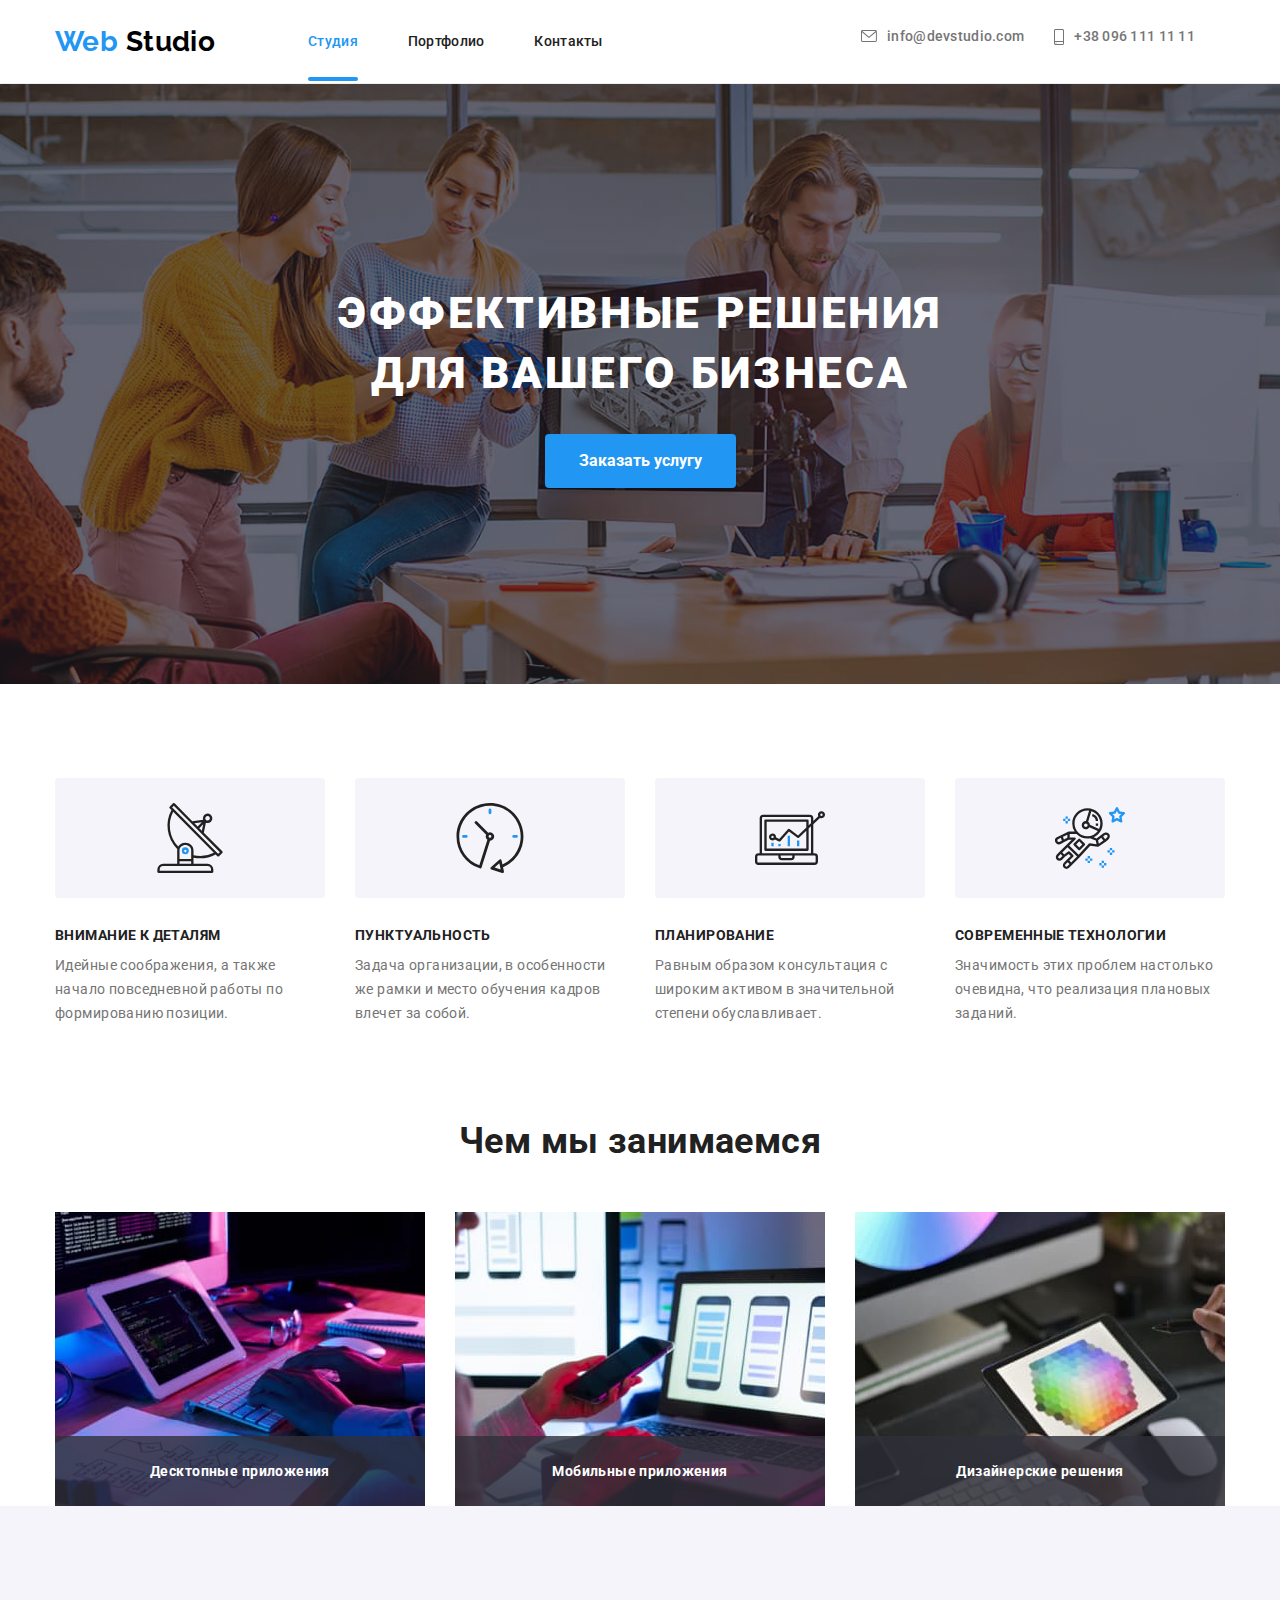
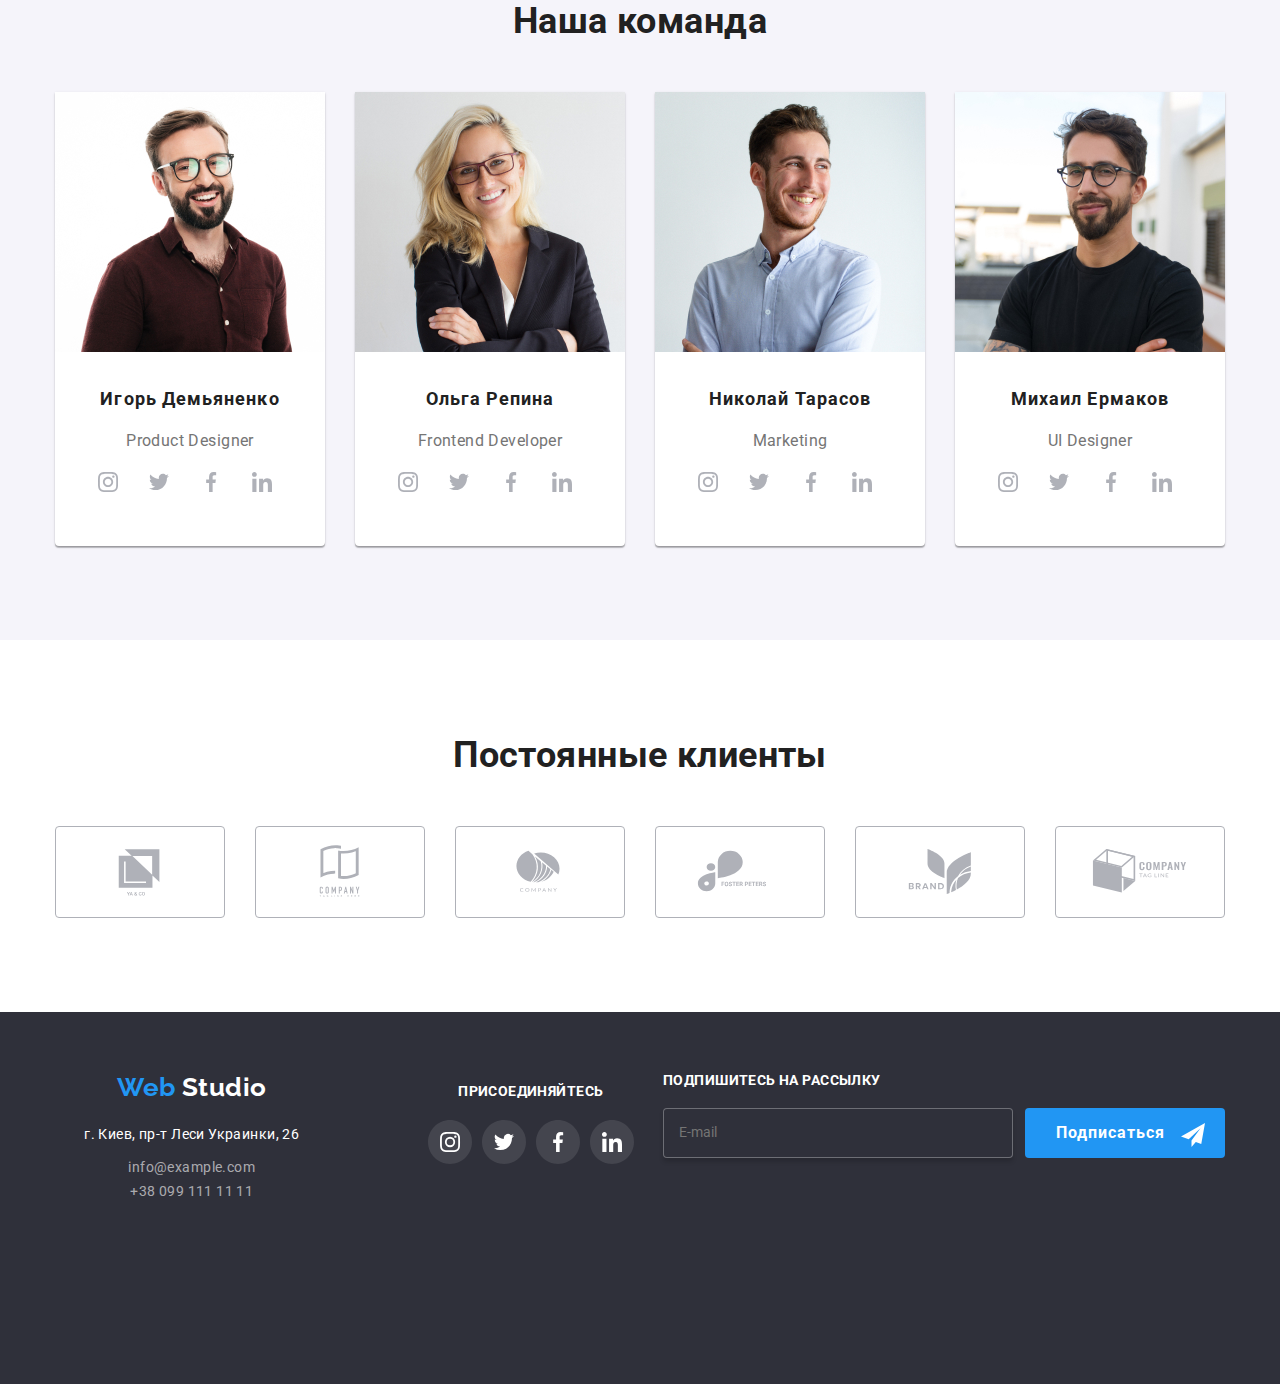
==== commit f32e8f69: "1-06-1" ====
--- a/index.html
+++ b/index.html
@@ -16,24 +16,22 @@
 
 <body>
     <header class="header">
-        <div class="header__conteiner ">
+        <div class="conteiner header__conteiner ">
             <div class="gt">
                 <a class="logo" href="https://www.google.com/">
                     <span class="logo__web">Web</span>
                     <span class="logo__studio">Studio</span></a>
                 
-            
-            <nav class="nav-head">
             <button class="menu-mobile is-open" type="button" aria-expanded="false" data-menu-button>
                 <svg width="40px" height="40px" aria-controls="mobile-menu" aria-label="Переключатель мобильного меню ">
-                    <use class="icon-menu" href="./icon/sprite.svg#icon-menu_40px"></use>
-                    <use class="icon-cross" href="./icon/sprite.svg#icon-close_40px"></use>
+                    <use class="icon-menu" href="./icon/sprite.svg#icon-close_40px"></use>
+                    <use class="icon-cross" href="./icon/sprite.svg#icon-menu_40px"></use>
                 </svg>
-            
-            
-            </button>
-            </div>
-            <div class="mobile-menu is-open" id="mobile-menu" data-menu>
+                </button>
+            <nav class="nav-head">
+                
+                </div>
+                <div class="mobile-menu " id="mobile-menu" data-menu>
             
                 <div class="conteiner">
                     <div class="mob-menu-top">
@@ -60,7 +58,7 @@
                             </li>
                         </ul>
                         <ul class="mob-menu-social">
-                            <li class="mob-menu-social__item inst">
+                            <li class="mob-menu-social__item  ">
                                 <a class="mob-menu-social__link " href="#">instagram</a>
                             </li>
                             <li class="mob-menu-social__item">
@@ -74,11 +72,8 @@
                             </li>
                         </ul>
                     </div>
-            
-            
-            
                 </div>
-            </div>
+                </div>
                     <ul class="site-nav">
                     <li class="site-nav__item"> <a href="https://www.google.com/" class=" site-nav__link site-nav__link--current">Студия</a></li>
                     <li class="site-nav__item"> <a href="./portfolio.html" class="link site-nav__link">Портфолио</a></li>
@@ -213,11 +208,21 @@
                 <h2 class="section__title centered">Наша команда</h2>
                     <ul class="team">
                         <li class="team__item">
-                            <img 
-                            srcset="./images/img(4).jpg  1x,
-                                    ./images/img(4)-2x.jpg  2x
-                        "
-                            src="./images/img(4).jpg" width="270" alt="фото Игорь Демьяненко">
+                        <picture>
+                            <source srcset="./images/img(4)-1x-desk.jpg  1x,
+                                            ./images/img(4)-2x-desk.jpg  2x
+                                            " 
+                                            media="(min-width: 1200px)" />
+                            <source srcset="./images/img(4)-1x-tab.jpg  1x,
+                                            ./images/img(4)-2x-tab.jpg  2x
+                                            " 
+                                            media="(min-width: 768px)" />
+                            <source srcset="./images/img(4)-1x-mob.jpg  1x,
+                                            ./images/img(4)-2x-mob.jpg  2x "
+                                
+                                            media="(min-width: 320px)" />
+                            <img src="./images/img(4).jpg" width="270" alt="фото Игорь Демьяненко">
+                        </picture>
                             <div class="team__card">
                                 <h3 class="team__title">Игорь Демьяненко</h3>
                                 <p class="team__text">Product Designer</p>
@@ -255,11 +260,17 @@
                                     </div>
                         </li>
                         <li class="team__item">
-                            <img
-                            srcset="./images/img(1).jpg  1x,
-                                    ./images/img(1)-2x.jpg  2x
-                        "
-                            src="./images/img(1).jpg" width="270" alt="фото Ольга Репина">
+                            <picture>
+                                <source srcset="./images/img(1)-1x-desk.jpg  1x,
+                                                                ./images/img(1)-2x-desk.jpg  2x
+                                                                " media="(min-width: 1200px)" />
+                                <source srcset="./images/img(1)-1x-tab.jpg  1x,
+                                                                ./images/img(1)-2x-tab.jpg  2x
+                                                                " media="(min-width: 768px)" />
+                                <source srcset="./images/img(1)-1x-mob.jpg  1x,
+                                                                    ./images/img(1)-2x-mob.jpg  2x " media="(min-width: 320px)" />
+                                <img src="./images/img(1).jpg" width="270" alt="фото Ольга Репина">
+                            </picture>
                             <div class="team__card">
                                 <h3 class="team__title">Ольга Репина</h3>
                                 <p class="team__text">Frontend Developer</p>
@@ -302,11 +313,25 @@
                                 </li>
 
                         <li class="team__item">
-                            <img
-                            srcset="./images/img(2).jpg  1x,
-                                    ./images/img(2)-2x.jpg  2x
-                        "
-                            src="./images/img(2).jpg" width="270" alt="фото Николай Тарасов">
+                            <picture>
+                                <source 
+                                srcset="./images/img(2)-1x-desk.jpg  1x,
+                                    ./images/img(2)-2x-desk.jpg  2x
+                                    "
+                                    media="(min-width: 1200px)" 
+                                    />
+                                    <source 
+                                    srcset="./images/img(2)-1x-tab.jpg  1x,
+                                    ./images/img(2)-2x-tab.jpg  2x
+                                    "
+                                    media="(min-width: 768px)" />
+                                <source 
+                                srcset="./images/img(2)-1x-mob.jpg  1x,
+                                        ./images/img(2)-2x-mob.jpg  2x "
+                                        media="(min-width: 320px)" />
+                                        <img src="./images/img(2).jpg" width="270" alt="фото Николай Тарасов">
+                            </picture>
+                            
                             <div class="team__card">
                                 <h3 class="team__title">Николай Тарасов</h3>
                                 <p class="team__text">Marketing</p>
@@ -349,11 +374,17 @@
                                 </li>
 
                         <li class="team__item">
-                            <img 
-                            srcset="./images/img(3).jpg  1x,
-                                    ./images/img(3)-2x.jpg  2x
-                        "
-                            src="./images/img(3).jpg" width="270" alt="фото Михаил Ермаков">
+                            <picture>
+                                <source srcset="./images/img(3)-1x-desk.jpg  1x,
+                                                                ./images/img(3)-2x-desk.jpg  2x
+                                                                " media="(min-width: 1200px)" />
+                                <source srcset="./images/img(3)-1x-tab.jpg  1x,
+                                                                ./images/img(3)-2x-tab.jpg  2x
+                                                                " media="(min-width: 768px)" />
+                                <source srcset="./images/img(3)-1x-mob.jpg  1x,
+                                                                    ./images/img(3)-2x-mob.jpg  2x " media="(min-width: 320px)" />
+                                <img src="./images/img(3).jpg" width="270" alt="фото Михаил Ермаков">
+                            </picture>
                             <div class="team__card">
                                 <h3 class="team__title">Михаил Ермаков</h3>
                                 <p class="team__text">UI Designer</p>
@@ -390,7 +421,7 @@
                                 
                                                 </use>
                                             </svg></a>
-                                    </li>
+                                    </li></div>
                                 
                                 
                                 
@@ -538,7 +569,6 @@
         </div>
     </div>
 </footer>
-    
         <div class="backdrop is-hidden" data-modal>
             <div class="modal">
                 <b class="modal__title">Оставьте свои данные, мы вам перезвоним</b>
--- a/css/main.min.css
+++ b/css/main.min.css
@@ -1 +1 @@
-:root{--primary-text-color: #757575;--title-text-color: #212121;--accent-text-color: #2196f3;--primary-bg-color: #e5e5e5;--header-bg-color: #ffffff;--logo-text-studio: #000000;--footer-bg-color: #2f303a;--border-color: #eeeeee;--comand-bg-color: #f5f4fa;--hero-bg-color: #c4c4c4;--customers-border-color: #afb1b8;--backdrop-color: #0000001a;--overlay-progects: rgba(33, 150, 243, 0.9)}.conteiner{width:100%;padding-left:15px;padding-right:15px;margin-left:auto;margin-right:auto}@media screen and (min-width: 480px){.conteiner{max-width:480px}}@media screen and (min-width: 768px){.conteiner{max-width:768px}}@media screen and (min-width: 1200px){.conteiner{max-width:1200px}}body{background-color:var(--header-bg-color);color:var(--primary-text-color);font-family:Roboto,sans-serif;font-size:14px;letter-spacing:.03em}.section{padding-top:94px;padding-bottom:94px}@media screen and (max-width: 480px){.section{padding-top:60px;padding-bottom:60px}}@media screen and (min-width: 480px){.section{padding-top:60px;padding-bottom:60px}}@media screen and (min-width: 1200px){.section{padding-top:94px;padding-bottom:94px}}.section__title{margin-bottom:50px;color:var(--title-text-color);font-weight:700;font-size:36px;line-height:1.17}@media screen and (min-width: 480px){.section__title{margin-bottom:30px}}@media screen and (min-width: 768px){.section__title{margin-bottom:30px}}@media screen and (min-width: 480px){.section__title{margin-bottom:50px}}a{text-decoration:none}h1,h2,h3,h4,h5,h6,p{margin:0;padding:0}img{display:block;width:100%;height:auto}textarea{resize:none}ul,a{margin:0;padding:0;list-style:none}*,::after,::before{box-sizing:border-box;max-width:100%;height:auto}.hidden{position:absolute;width:1px;height:1px;margin:-1px;border:0;padding:0;white-space:nowarp;clip-path:insert(100%);clip:rect(0 0 0 0);overflow:hidden}.centered{text-align:center}.header{position:relative;background-color:var(--header-bg-color);border-bottom:1px solid var(--border-color)}.nav-head{display:none;display:flex;align-items:center}.header__conteiner{width:1200px;align-items:center;padding-left:15px;padding-right:15px;margin-left:auto;margin-right:auto}@media screen and (min-width: 768px){.header__conteiner{display:flex}}.gt{display:flex;justify-content:space-between}.menu-mobile{background-color:rgba(0,0,0,0);border:none;margin:0;padding:0}.menu-mobile .icon-cross{display:none}@media screen and (min-width: 768px){.menu-mobile{display:none}}.menu-mobile.is-open .icon-menu{display:none}.menu-mobile.is-open .icon-cross{display:block}.logo{padding-top:24px;padding-bottom:25px}.logo .logo__web{display:inline-block;color:var(--accent-text-color);font-family:"Raleway";font-weight:700;font-size:26px;line-height:1.2;text-decoration:none}.logo .logo__studio{color:var(--logo-text-studio);font-family:"Raleway";font-weight:700;font-size:26px;line-height:1.2;text-decoration:none;padding-top:24px;padding-bottom:25px;transition:color 250ms cubic-bezier(0.4, 0, 0.2, 1)}.site-nav{display:none}@media screen and (min-width: 768px){.site-nav{display:flex;margin-left:93px}}.site-nav__link{position:relative;display:block;padding-top:32px;padding-bottom:32px;color:var(--title-text-color);font-weight:500;line-height:1.14;letter-spacing:.02em;transition:color 250ms cubic-bezier(0.4, 0, 0.2, 1)}.site-nav__link:hover,.site-nav__link:focus{color:var(--accent-text-color)}.site-nav__link--current{color:var(--accent-text-color)}.site-nav__link::after{content:" ";position:absolute;display:block;bottom:0;right:0;width:100%;height:4px;border-radius:2px;background-color:var(--accent-text-color);opacity:1;transition:opacity 250ms cubic-bezier(0.4, 0, 0.2, 1);visibility:hidden}.site-nav__link--current::after{opacity:1;visibility:visible}.site-nav__item:not(:last-child){margin-right:50px}.contacts-header{display:none;display:flex;margin-left:auto}@media screen and (min-width: 768px){.contacts-header{flex-direction:column}}@media screen and (min-width: 1200px){.contacts-header{flex-direction:row}}.contacts-header .contacts-header__icon{margin-right:10px}.contacts-header .contacts-header__link{display:none}@media screen and (min-width: 768px){.contacts-header .contacts-header__link{display:flex;align-items:normal;padding-bottom:10px;margin-left:30px;fill:var(--primary-text-color);color:var(--primary-text-color);font-weight:500;line-height:1.14;letter-spacing:.02em;transition:fill 250ms cubic-bezier(0.4, 0, 0.2, 1),color 250ms cubic-bezier(0.4, 0, 0.2, 1)}.contacts-header .contacts-header__link:not(:last-child){margin-left:0}.contacts-header .contacts-header__link:hover{color:var(--accent-text-color);fill:var(--accent-text-color)}.contacts-header .contacts-header__link:focus{color:var(--accent-text-color);fill:var(--accent-text-color)}}@media screen and (min-width: 1200px){.contacts-header .contacts-header__link{display:flex;align-items:normal;padding-top:20px;padding-bottom:20px;margin-left:30px;fill:var(--primary-text-color);color:var(--primary-text-color);font-weight:500;line-height:1.14;letter-spacing:.02em;transition:fill 250ms cubic-bezier(0.4, 0, 0.2, 1),color 250ms cubic-bezier(0.4, 0, 0.2, 1)}.contacts-header .contacts-header__link .contacts-header__link:not(:last-child){margin-left:0}.contacts-header .contacts-header__link .contacts-header__link:hover{color:var(--accent-text-color);fill:var(--accent-text-color)}.contacts-header .contacts-header__link .contacts-header__link:focus{color:var(--accent-text-color);fill:var(--accent-text-color)}}.mobile-menu{z-index:1;position:absolute;display:none;top:100%;left:0;width:100%;background-color:var(--header-bg-color);width:100vw;height:100vh;overflow-y:auto}.mobile-menu .conteiner{display:flex;flex-direction:column;height:100%;justify-content:space-between}.mobile-menu.is-open{display:block}@media screen and (min-width: 768px){.mobile-menu.is-open{display:none}}.mobile-menu__link{color:var(--title-text-color);font-weight:500;font-size:40px;line-height:1.175;text-align:center;letter-spacing:.02em}.mobile-menu__item{margin-bottom:32px}.mobile-menu__item:last-child{margin-bottom:0}.mobile-menu__link--current{color:var(--accent-text-color)}.contacts-mob-menu{margin-bottom:64px}.contacts-mob-menu__item{color:var(--primary-text-color);font-weight:500;font-size:34px;line-height:1.1764;letter-spacing:.02em;margin-bottom:30px}.contacts-mob-menu__item:last-child{margin-bottom:0}.contacts-mob-menu__item .contacts-mob-menu__link--accent{color:var(--accent-text-color)}.contacts-mob-menu__item .contacts-mob-menu__link--small{font-weight:500;font-size:24px;line-height:.8571;letter-spacing:.02em}.contacts-mob-menu__link{color:var(--primary-text-color);font-weight:500;font-size:34px;line-height:1.1764;letter-spacing:.02em}.mob-menu-social{display:flex;padding-bottom:48px}.mob-menu-social::before{display:block;content:" ";position:absolute;width:22px;height:1px;left:0px;top:10px;border:1px solid rgba(33,33,33,.2);transform:rotate(90deg)}.mob-menu-social__item{position:relative}.mob-menu-social__link{color:var(--accent-text-color);font-weight:500;font-size:18px;line-height:1.2222;letter-spacing:.02em;margin-right:20px}.mob-menu-social__link:not(:last-child){margin-right:0}.button{color:var(--title-text-color);cursor:pointer;font-weight:500;font-size:16px;line-height:1.625;border-radius:4px;border-color:rgba(0,0,0,0);transition:background-color 250ms cubic-bezier(0.4, 0, 0.2, 1),color 250ms cubic-bezier(0.4, 0, 0.2, 1)}.button:hover,.button:focus{background-color:var(--accent-text-color);color:var(--header-bg-color);box-shadow:0px 2px 2px 0px rgba(0,0,0,.1215686275);box-shadow:0px 1px 2px 0px rgba(0,0,0,.0784313725);box-shadow:0px 3px 1px 0px rgba(0,0,0,.1019607843)}.portfolio-nav__btn{padding-top:6px;padding-bottom:6px;padding-left:22px;padding-right:22px;margin-bottom:15px}.portfolio-nav__btn:hover{background-color:var(--accent-text-color);color:var(--header-bg-color);box-shadow:0px 2px 2px 0px rgba(0,0,0,.1215686275);box-shadow:0px 1px 2px 0px rgba(0,0,0,.0784313725);box-shadow:0px 3px 1px 0px rgba(0,0,0,.1019607843)}.hero__button{display:flex;flex-direction:row;align-items:flex-start;padding:10px 32px;box-shadow:0px 4px 4px rgba(0,0,0,.15);border-radius:4px;margin-left:auto;margin-right:auto;margin-top:30px;background-color:var(--accent-text-color);color:var(--header-bg-color);border-color:var(--accent-text-color);font-weight:700;font-size:16px;line-height:1.875;border-radius:4px;cursor:pointer;border-color:rgba(0,0,0,0);transition:background-color 250ms cubic-bezier(0.4, 0, 0.2, 1),color 250ms cubic-bezier(0.4, 0, 0.2, 1)}.btn-submit-ft{position:relative;width:200px;height:50px;border-radius:4px;border-color:rgba(0,0,0,0);color:var(--header-bg-color);background-color:var(--accent-text-color);font-weight:700;font-size:16px;line-height:1.875;letter-spacing:.06em;text-align:start;padding-left:29px}.btn-submit-ft__icon{position:absolute;right:155px;top:82px;fill:var(--header-bg-color)}@media screen and (min-width: 1200px){.btn-submit-ft__icon{right:20px;top:15px}}.btn-modal{position:absolute;top:8px;right:8px;background-color:var(--header-bg-color);border:1px solid rgba(0,0,0,.1019607843);width:30px;height:30px;border-radius:50%;transition:border 250ms cubic-bezier(0.4, 0, 0.2, 1)}.btn-modal__icon{position:absolute;top:50%;width:30px;height:30px;padding:6px;border-radius:17px;fill:var(--logo-text-studio);transform:translate(-50%, -50%);transition:fill 250ms cubic-bezier(0.4, 0, 0.2, 1)}.btn-modal__icon:hover{fill:var(--accent-text-color)}.btn-modal:hover{border:1px solid var(--accent-text-color)}.btn-submit{display:block;border-radius:4px;border-color:rgba(0,0,0,0);color:var(--header-bg-color);background-color:var(--accent-text-color);font-weight:700;font-size:16px;line-height:1.875;letter-spacing:.06em;padding:10px 56px;margin-top:30px;margin-left:auto;margin-right:auto}.hero{background-color:var(--hero-bg-color);text-align:center;padding-top:118px;padding-bottom:118px;background:rgba(47,48,58,.4);max-width:100%;height:400px;margin-right:auto;margin-left:auto;background-repeat:no-repeat;background-size:cover;background-position:center;background-image:linear-gradient(to right, rgba(47, 48, 58, 0.4), rgba(47, 48, 58, 0.4)),url(../../images/overlay-mobile.jpg)}@media(min-device-pixel-ratio: 2),(min-resolution: 192dpi),(min-resolution: 2dppx){.hero{background-image:linear-gradient(to right, rgba(47, 48, 58, 0.4), rgba(47, 48, 58, 0.4)),url(../../images/overlay-mobile-2x.jpg)}}@media screen and (min-width: 768px){.hero{width:768px;height:400px;background-repeat:no-repeat;background-size:cover;background-position:center;background-image:linear-gradient(to right, rgba(47, 48, 58, 0.4), rgba(47, 48, 58, 0.4)),url(../../images/overlay-tablet.jpg)}}@media screen and (min-width: 768px)and (min-device-pixel-ratio: 2),screen and (min-width: 768px)and (min-resolution: 192dpi),screen and (min-width: 768px)and (min-resolution: 2dppx){.hero{background-image:linear-gradient(to right, rgba(47, 48, 58, 0.4), rgba(47, 48, 58, 0.4)),url(../../images/overlay-tablet-2x.jpg)}}@media screen and (min-width: 1200px){.hero{width:1600px;height:600px;padding-top:200px;padding-bottom:200px;background-repeat:no-repeat;background-size:cover;background-position:center;background-image:linear-gradient(to right, rgba(47, 48, 58, 0.4), rgba(47, 48, 58, 0.4)),url(../../images/bg-image.png)}}@media screen and (min-width: 1200px)and (min-device-pixel-ratio: 2),screen and (min-width: 1200px)and (min-resolution: 192dpi),screen and (min-width: 1200px)and (min-resolution: 2dppx){.hero{background-image:linear-gradient(to right, rgba(47, 48, 58, 0.4), rgba(47, 48, 58, 0.4)),url(../../images/overlay-desk-2x.jpg)}}.hero .hero__title{width:360px;margin:0 auto;color:var(--header-bg-color);margin:0 auto;color:var(--header-bg-color);font-weight:900;font-size:26px;line-height:1.36;letter-spacing:.06em;text-transform:uppercase}@media screen and (min-width: 768px){.hero .hero__title{width:360px;height:84px}}@media screen and (min-width: 1200px){.hero .hero__title{width:696px;height:120px;font-weight:900;font-size:44px;line-height:1.3636;text-align:center;letter-spacing:.06em;text-transform:uppercase}}.hero{background-color:var(--hero-bg-color);text-align:center;padding-top:118px;padding-bottom:118px;background:rgba(47,48,58,.4);max-width:100%;height:400px;margin-right:auto;margin-left:auto;background-repeat:no-repeat;background-size:cover;background-position:center;background-image:linear-gradient(to right, rgba(47, 48, 58, 0.4), rgba(47, 48, 58, 0.4)),url(../../images/overlay-mobile.jpg)}@media(min-device-pixel-ratio: 2),(min-resolution: 192dpi),(min-resolution: 2dppx){.hero{background-image:linear-gradient(to right, rgba(47, 48, 58, 0.4), rgba(47, 48, 58, 0.4)),url(../../images/overlay-mobile-2x.jpg)}}@media screen and (min-width: 768px){.hero{width:768px;height:400px;background-repeat:no-repeat;background-size:cover;background-position:center;background-image:linear-gradient(to right, rgba(47, 48, 58, 0.4), rgba(47, 48, 58, 0.4)),url(../../images/overlay-tablet.jpg)}}@media screen and (min-width: 768px)and (min-device-pixel-ratio: 2),screen and (min-width: 768px)and (min-resolution: 192dpi),screen and (min-width: 768px)and (min-resolution: 2dppx){.hero{background-image:linear-gradient(to right, rgba(47, 48, 58, 0.4), rgba(47, 48, 58, 0.4)),url(../../images/overlay-tablet-2x.jpg)}}@media screen and (min-width: 1200px){.hero{width:1600px;height:600px;padding-top:200px;padding-bottom:200px;background-repeat:no-repeat;background-size:cover;background-position:center;background-image:linear-gradient(to right, rgba(47, 48, 58, 0.4), rgba(47, 48, 58, 0.4)),url(../../images/bg-image.png)}}@media screen and (min-width: 1200px)and (min-device-pixel-ratio: 2),screen and (min-width: 1200px)and (min-resolution: 192dpi),screen and (min-width: 1200px)and (min-resolution: 2dppx){.hero{background-image:linear-gradient(to right, rgba(47, 48, 58, 0.4), rgba(47, 48, 58, 0.4)),url(../../images/overlay-desk-2x.jpg)}}.hero .hero__title{width:360px;margin:0 auto;color:var(--header-bg-color);margin:0 auto;color:var(--header-bg-color);font-weight:900;font-size:26px;line-height:1.36;letter-spacing:.06em;text-transform:uppercase}@media screen and (min-width: 768px){.hero .hero__title{width:360px;height:84px}}@media screen and (min-width: 1200px){.hero .hero__title{width:696px;height:120px;font-weight:900;font-size:44px;line-height:1.3636;text-align:center;letter-spacing:.06em;text-transform:uppercase}}.advantage-studio{margin-bottom:-30px}@media screen and (min-width: 768px){.advantage-studio{display:flex;flex-wrap:wrap;margin-left:-30px;margin-bottom:-30px}}.advantage-studio .advantage-studio__item{margin-bottom:30px}@media screen and (min-width: 768px){.advantage-studio .advantage-studio__item{width:calc(50% - 30px);margin-left:30px;margin-bottom:30px}}@media screen and (min-width: 1200px){.advantage-studio .advantage-studio__item{width:calc(25% - 30px);margin-left:30px;margin-bottom:30px}}.advantage-studio .advantage-studio__title{margin-top:30px;margin-bottom:10px;color:var(--title-text-color);font-size:14px;font-weight:700;line-height:1.14;text-transform:uppercase}.advantage-studio .advantage-studio__text{color:var(--primary-text-color);line-height:1.71}.advantage-img{display:flex;justify-content:center;align-items:flex-end;border-radius:4px;background-color:var(--comand-bg-color)}.advantage-img .advantage-img__svg{padding:25px 0}.section--outher-bg{background-color:var(--comand-bg-color)}.team{margin-bottom:-30px}@media screen and (min-width: 768px){.team{display:flex;flex-wrap:wrap;margin-left:-30px;margin-bottom:-30px}}@media screen and (min-width: 1200px){.team{display:flex;flex-wrap:wrap;margin-left:-30px;margin-bottom:-30px}}.team .team__item{width:450px;background:#fff;box-shadow:0px 1px 3px rgba(0,0,0,.12),0px 1px 1px rgba(0,0,0,.14),0px 2px 1px rgba(0,0,0,.2);border-radius:0px 0px 4px 4px;margin-bottom:30px;margin-bottom:30px}.team .team__item:nth-child(n+4){margin-right:0}@media screen and (min-width: 768px){.team .team__item{width:calc(50% - 30px);margin-left:30px;margin-bottom:30px}}@media screen and (min-width: 1200px){.team .team__item{width:calc(25% - 30px);margin-left:30px;margin-bottom:30px}}.team .team__card{padding-top:30px;padding-bottom:30px;padding-left:32px;padding-right:32px}.team .team__title{margin-bottom:4px;color:var(--title-text-color);font-size:18px;font-weight:700;line-height:2;letter-spacing:.06em;text-align:center}.team .team__text{color:var(--primary-text-color);font-size:16px;line-height:1.875;text-align:center}.social{display:flex;justify-content:space-evenly;margin-left:10px;margin-top:16px;cursor:pointer}.social .social__link{display:flex;justify-content:center;background-color:var(--header-bg-color);width:44px;height:44px;border-radius:20px;margin-right:10px;fill:var(--customers-border-color);transition:background-color 250ms cubic-bezier(0.4, 0, 0.2, 1),fill 250ms cubic-bezier(0.4, 0, 0.2, 1)}.social .social__link:hover{background-color:var(--accent-text-color);fill:var(--header-bg-color)}.social .social__link:last-child{margin-right:0}.customers{margin-bottom:-30px}@media screen and (min-width: 480px){.customers{display:flex;flex-wrap:wrap;margin-left:-30px;margin-bottom:-30px}}@media screen and (min-width: 768px){.customers{display:flex;flex-wrap:wrap;margin-left:-30px;margin-bottom:-30px}}@media screen and (min-width: 1200px){.customers{display:flex;flex-wrap:wrap;margin-left:-30px;margin-bottom:-30px}}.customers .customers__item{margin-bottom:30px}@media screen and (min-width: 480px){.customers .customers__item{width:calc(50% - 30px);margin-left:30px;margin-bottom:30px}}@media screen and (min-width: 768px){.customers .customers__item{width:calc(33.3333333333% - 30px);margin-left:30px;margin-bottom:30px}}@media screen and (min-width: 1200px){.customers .customers__item{width:calc(16.6666666667% - 30px);margin-left:30px;margin-bottom:30px}}.customers .customers__link{width:100%;height:100%;display:flex;align-items:center;margin-right:30px;justify-content:space-around;border:1px solid var(--customers-border-color);border-radius:4px;border-color:var(--customers-border-color);cursor:pointer;fill:var(--customers-border-color);transition:border-color 250ms cubic-bezier(0.4, 0, 0.2, 1),fill 250ms cubic-bezier(0.4, 0, 0.2, 1)}.customers .customers__link:hover,.customers .customers__link:focus{fill:var(--accent-text-color);border-color:var(--accent-text-color)}.customers .customers__logo{fill:var(--customers-border-color);transition:fill 250ms cubic-bezier(0.4, 0, 0.2, 1)}.customers .customers__logo:hover{fill:var(--accent-text-color)}.card-text{flex-grow:1;padding-left:24px;padding-right:24px;padding-top:20px;padding-bottom:20px;border-left:1px solid var(--border-color);border-right:1px solid var(--border-color);border-bottom:1px solid var(--border-color)}.card-text .card-text__title{margin-bottom:4px;color:var(--title-text-color);font-size:18px;font-weight:700;line-height:2;letter-spacing:.06em}.card-text .card-text__text{color:var(--primary-text-color);font-size:16px;line-height:1.875}.absolt{overflow:hidden;position:relative}.absolt .absolt__text{position:absolute;top:0;left:0;width:100%;height:100%;background-color:var(--overlay-progects);transform:translateY(100%);transition:transform 250ms cubic-bezier(0.4, 0, 0.2, 1);opacity:0;color:var(--header-bg-color);font-size:18px;line-height:1.5555;letter-spacing:.03em;padding:63px 24px 63px 24px}.absolt::before{position:absolute;display:inline-block;background-color:var(--overlay-progects);width:100%;height:100%;opacity:0;transform:translateY(100%);transition:transform 250ms cubic-bezier(0.4, 0, 0.2, 1)}.absolt:hover::before{opacity:1}.absolt:hover.absolt::before{transform:translateY(0)}.progects__links:hover .absolt__text,.progects__links:focus .absolt__text{transform:translateY(0);opacity:1}@media screen and (min-width: 768px){.progects{display:flex;flex-wrap:wrap;margin-right:-30px;margin-bottom:-30px}}@media screen and (min-width: 1200px){.progects{display:flex;flex-wrap:wrap;margin-right:-30px;margin-bottom:-30px}}.progects__item{position:relative;margin-bottom:30px}@media screen and (min-width: 768px){.progects__item{flex-basis:calc((100% - 60px)/2);margin-right:30px;margin-bottom:30px}}@media screen and (min-width: 1200px){.progects__item{flex-basis:calc((100% - 90px)/3);margin-right:30px;margin-bottom:30px}.progects__item .progects__item:nth-child(3n){margin-right:0}}.progects__links{display:block;transition:box-shadow 250ms cubic-bezier(0.4, 0, 0.2, 1)}.progects__links:hover{box-shadow:0px 1px 1px rgba(0,0,0,.12),0px 4px 4px rgba(0,0,0,.06),1px 4px 6px rgba(0,0,0,.16)}.portfolio-nav{display:flex;justify-content:center;cursor:pointer}.portfolio-nav .portfolio-nav__item{margin-right:8px}.footer-bg{background-color:var(--footer-bg-color);padding-top:60px;padding-bottom:60px}.logo-fr{color:var(--header-bg-color);font-family:"Raleway";font-weight:700;font-size:26px;line-height:1.2;text-decoration:none}.logo-fr .logo-fr__web--accent{color:var(--accent-text-color)}.footer-adress{margin-top:20px}.contacts-list{display:flex;flex-direction:column;align-items:center}.contacts-list .contacts-list__adress{color:var(--header-bg-color);font-style:normal;font-size:14px;line-height:1.71;margin-bottom:9px}.contacts-list .contacts-list__contacts{font-style:normal;line-height:1.7;color:rgba(255,255,255,.6);margin-bottom:9px}.contacts-list .contacts-list__contacts--tel{margin-bottom:0}.footer-conteiner{display:flex;flex-direction:column;align-items:center}@media screen and (min-width: 1200px){.footer-conteiner{display:flex;flex-direction:row;align-items:flex-start}}.footer-list-contacts{display:block;margin-bottom:9px}.footer-bg-flex{display:flex;flex-direction:column;align-items:center;margin-bottom:60px}.invisible-header{display:none}.title-footer{color:var(--header-bg-color);font-style:normal;font-weight:700;font-size:14px;line-height:1.14;letter-spacing:.03em;text-transform:uppercase;margin-bottom:20px}.footer-social{display:flex}.footer-social .footer-social__icon{fill:rgba(255,255,255,.1);transition:fill 250ms cubic-bezier(0.4, 0, 0.2, 1)}.footer-social .footer-social__icon:hover{fill:var(--accent-text-color)}.footer-social .footer-social__item{margin-right:10px}.footer-social .footer-social__item:last-child{margin-right:0}.social-footer{display:flex;flex-direction:column;align-items:center;margin-top:60px;margin-bottom:60px}@media screen and (min-width: 768px){.social-footer{margin-top:0;margin-bottom:0;margin-left:165px}}@media screen and (min-width: 1200px){.social-footer{margin-top:0;margin-bottom:0;margin-left:70px}}.subscription-footer{display:flex;flex-direction:column;align-items:center}@media screen and (min-width: 1200px){.subscription-footer{display:flex;flex-direction:column;align-items:baseline}}.subscription-footer .subscription-footer__text{margin-bottom:20px;font-weight:700;font-size:16px;line-height:1.1428;letter-spacing:.03em;text-transform:uppercase;color:var(--header-bg-color)}.form-footer{position:relative;display:flex;align-items:center;flex-direction:column}@media screen and (min-width: 1200px){.form-footer{display:flex;flex-direction:row;align-items:flex-start}}.form-footer .form-footer__input{margin-bottom:20px;margin-right:12px;width:450px;height:50px;padding:15px 15px 16px;border-radius:4px;color:rgba(255,255,255,.6);background-color:var(--footer-bg-color);border:1px solid rgba(255,255,255,.3019607843);box-shadow:0px 4px 4px 0px rgba(0,0,0,.1490196078)}@media screen and (min-width: 1200px){.form-footer .form-footer__input{width:350px;height:50px}}@media screen and (min-width: 768px){.footer-adaptive{display:flex;align-items:normal;margin-left:auto;margin-right:auto}}@media screen and (min-width: 1200px){.footer-adaptive{display:flex}}.backdrop{position:fixed;top:0;left:0;width:100%;height:100%;overflow-y:scroll;background-color:var(--backdrop-color);transition:opacity 250ms cubic-bezier(0.4, 0, 0.2, 1)}.backdrop.is-hidden{opacity:0;pointer-events:none}.modal{position:absolute;top:50%;left:50%;transform:translate(-50%, -50%);justify-content:flex-end;width:480px;min-height:609px;background-color:var(--header-bg-color);border-radius:4px;padding:40px}@media screen and (min-width: 1200px){.modal{min-width:528px;min-height:521px}}.modal .modal__title{display:block;font-size:20px;line-height:1.15;color:var(--title-text-color);margin-bottom:12px;text-align:center}.form{width:448px}.form-field{position:relative;display:flex;flex-direction:column}.form-field .form-field__input{width:100%;height:40px;border:1px solid rgba(33,33,33,.2);border-radius:4px;margin-bottom:10px;padding:11px 12px 11px 40px}.form-field .form-field__input::placeholder{color:var(--primary-text-color)}.form-field .form-field__label{font-size:12px;line-height:1.17;letter-spacing:.01em;margin-bottom:4px;color:var(--primary-text-color)}.form-field .form-field__icon-form{position:absolute;display:inline-block;top:55%;left:12px;transform:translateY(-55%);transition:fill 250ms cubic-bezier(0.4, 0, 0.2, 1)}.form-field:focus-within .form-field__icon-form{fill:var(--accent-text-color)}.form-field:focus-within .form-field__input{border:1px solid var(--accent-text-color)}.form-comment{width:100%;height:120px;border:1px solid rgba(33,33,33,.2);border-radius:4px;padding:16px 12px}.form-input:focus+.form-field input{border-color:var(--accent-text-color)}.form-label a{color:var(--accent-text-color);text-decoration:revert}.checkbox{-webkit-appearance:none;-moz-appearance:none;appearance:none;position:absolute}.icon-checkbox{display:inline-block;margin-right:8px;width:15px;height:16px;border:2px solid var(--title-text-color);border-radius:4px}.checkbox:checked+.icon-checkbox{border-color:var(--accent-text-color);background-size:contain;background-origin:border-box;background-color:var(--accent-text-color);background-image:url(../icon/icon-check-new.svg)}.form-checkbox input[type=checkbox]{width:16px;height:15px}.form-checkbox{display:flex;align-items:center;justify-content:flex-end;margin-top:20px;margin-bottom:30px}.section--no-pading-top{padding-top:0}.direction{display:flex;justify-content:space-between}@media screen and (max-width: 1199px){.direction{display:none}}.direction .direction__item{position:relative;flex-basis:calc((100% - 60px)/3);margin-top:30px}.direction .direction__label{position:absolute;width:370px;height:70px;background-color:rgba(47,48,58,.8);display:block;left:0;bottom:0;padding-top:27px;color:var(--header-bg-color);font-weight:700;line-height:1.1428;text-align:center;letter-spacing:.03em}@media screen and (max-width: 1199px){.section__title--displayNone{display:none}}.nav-head{display:flex;align-items:center}.portfolio-nav{display:flex;justify-content:flex-start;flex-wrap:wrap;padding-bottom:40px}@media screen and (min-width: 768px){.portfolio-nav{display:flex;flex-wrap:nowrap;justify-content:center}}@media screen and (min-width: 1200px){.portfolio-nav{display:flex;flex-wrap:nowrap}}.portfolio-nav__item{margin-right:8px}/*# sourceMappingURL=main.min.css.map */+:root{--primary-text-color: #757575;--title-text-color: #212121;--accent-text-color: #2196f3;--primary-bg-color: #e5e5e5;--header-bg-color: #ffffff;--logo-text-studio: #000000;--footer-bg-color: #2f303a;--border-color: #eeeeee;--comand-bg-color: #f5f4fa;--hero-bg-color: #c4c4c4;--customers-border-color: #afb1b8;--backdrop-color: #0000001a;--overlay-progects: rgba(33, 150, 243, 0.9)}.conteiner{width:100%;padding-left:15px;padding-right:15px;margin-left:auto;margin-right:auto}@media screen and (min-width: 480px){.conteiner{max-width:480px}}@media screen and (min-width: 768px){.conteiner{max-width:768px}}@media screen and (min-width: 1200px){.conteiner{max-width:1200px}}body{background-color:var(--header-bg-color);color:var(--primary-text-color);font-family:Roboto,sans-serif;font-size:14px;letter-spacing:.03em}.section{padding-top:94px;padding-bottom:94px}@media screen and (max-width: 480px){.section{padding-top:60px;padding-bottom:60px}}@media screen and (min-width: 480px){.section{padding-top:60px;padding-bottom:60px}}@media screen and (min-width: 1200px){.section{padding-top:94px;padding-bottom:94px}}.section__title{margin-bottom:30px;color:var(--title-text-color);font-weight:700;font-size:28px;line-height:1.17}@media screen and (min-width: 480px){.section__title{margin-bottom:30px;font-size:28px}}@media screen and (min-width: 768px){.section__title{margin-bottom:30px}}@media screen and (min-width: 1200px){.section__title{margin-bottom:50px;font-size:36px}}a{text-decoration:none}h1,h2,h3,h4,h5,h6,p{margin:0;padding:0}img{display:block;width:100%;height:auto}textarea{resize:none}ul,a{margin:0;padding:0;list-style:none}.hidden{position:absolute;width:1px;height:1px;margin:-1px;border:0;padding:0;white-space:nowarp;clip-path:insert(100%);clip:rect(0 0 0 0);overflow:hidden}.centered{text-align:center}.header{position:relative;background-color:var(--header-bg-color);border-bottom:1px solid var(--border-color)}.nav-head{display:none;display:flex;align-items:center}.header__conteiner{width:1200px;align-items:center;padding-left:15px;padding-right:15px;margin-left:auto;margin-right:auto}@media screen and (min-width: 768px){.header__conteiner{display:flex}}.gt{display:flex;justify-content:space-between}.menu-mobile{position:absolute;z-index:2;background-color:rgba(0,0,0,0);border:none;top:10px;right:15px;margin:0;padding:0}.menu-mobile .icon-cross{display:none}@media screen and (min-width: 768px){.menu-mobile{display:none}}.menu-mobile.is-open .icon-menu{display:none}.menu-mobile.is-open .icon-cross{display:block}.logo{display:block;font-family:"Raleway";font-weight:700;font-size:24px;line-height:1.17;text-decoration:none;padding-top:16px;padding-bottom:16px}@media screen and (min-width: 1200px){.logo{font-size:28px;line-height:1.1071;padding-top:26px;padding-bottom:26px}}.logo .logo__web{display:inline-block;color:var(--accent-text-color)}.logo .logo__studio{color:var(--logo-text-studio);font-family:"Raleway";transition:color 250ms cubic-bezier(0.4, 0, 0.2, 1)}.site-nav{display:none}@media screen and (min-width: 768px){.site-nav{display:flex;margin-left:93px}}.site-nav__link{position:relative;display:block;padding-top:32px;padding-bottom:32px;color:var(--title-text-color);font-weight:500;line-height:1.14;letter-spacing:.02em;transition:color 250ms cubic-bezier(0.4, 0, 0.2, 1)}.site-nav__link:hover,.site-nav__link:focus{color:var(--accent-text-color)}.site-nav__link--current{color:var(--accent-text-color)}.site-nav__link::after{content:" ";position:absolute;display:block;bottom:0;right:0;width:100%;height:4px;border-radius:2px;background-color:var(--accent-text-color);opacity:1;transition:opacity 250ms cubic-bezier(0.4, 0, 0.2, 1);visibility:hidden}.site-nav__link--current::after{opacity:1;visibility:visible}.site-nav__item:not(:last-child){margin-right:50px}.contacts-header{display:none;display:flex;margin-left:auto}@media screen and (min-width: 768px){.contacts-header{flex-direction:column}}@media screen and (min-width: 1200px){.contacts-header{flex-direction:row}}.contacts-header .contacts-header__icon{margin-right:10px}@media screen and (min-width: 768px){.contacts-header .contacts-header__item{margin-bottom:10px}}.contacts-header .contacts-header__item:last-child{margin-bottom:0}@media screen and (min-width: 1200px){.contacts-header .contacts-header__item{margin-right:30px}}.contacts-header .contacts-header__link{display:none}@media screen and (min-width: 768px){.contacts-header .contacts-header__link{display:flex;align-items:normal;fill:var(--primary-text-color);color:var(--primary-text-color);font-weight:500;line-height:1.14;letter-spacing:.02em;transition:fill 250ms cubic-bezier(0.4, 0, 0.2, 1),color 250ms cubic-bezier(0.4, 0, 0.2, 1)}.contacts-header .contacts-header__link:not(:last-child){margin-left:0}.contacts-header .contacts-header__link:hover{color:var(--accent-text-color);fill:var(--accent-text-color)}.contacts-header .contacts-header__link:focus{color:var(--accent-text-color);fill:var(--accent-text-color)}}@media screen and (min-width: 1200px){.contacts-header .contacts-header__link{display:flex;align-items:center;padding-top:20px;padding-bottom:20px;fill:var(--primary-text-color);color:var(--primary-text-color);font-weight:500;line-height:1.14;letter-spacing:.02em;transition:fill 250ms cubic-bezier(0.4, 0, 0.2, 1),color 250ms cubic-bezier(0.4, 0, 0.2, 1)}.contacts-header .contacts-header__link .contacts-header__link:not(:last-child){margin-left:0}.contacts-header .contacts-header__link .contacts-header__link:hover{color:var(--accent-text-color);fill:var(--accent-text-color)}.contacts-header .contacts-header__link .contacts-header__link:focus{color:var(--accent-text-color);fill:var(--accent-text-color)}}.mobile-menu{z-index:1;position:fixed;display:none;top:0;left:0;width:100%;background-color:var(--header-bg-color);width:100vw;height:100vh;overflow-y:auto;padding-top:48px;padding-bottom:48px;padding-left:40px}.mobile-menu .conteiner{display:flex;flex-direction:column;height:100%;justify-content:space-between}.mobile-menu.is-open{display:block}@media screen and (min-width: 768px){.mobile-menu.is-open{display:none}}.mobile-menu__link{color:var(--title-text-color);font-weight:500;font-size:40px;line-height:1.175;text-align:center;letter-spacing:.02em}.mobile-menu__item{margin-bottom:32px}.mobile-menu__item:last-child{margin-bottom:0}.mobile-menu__link--current{color:var(--accent-text-color)}.contacts-mob-menu{margin-bottom:64px}.contacts-mob-menu__item{color:var(--primary-text-color);font-weight:500;font-size:34px;line-height:1.1764;letter-spacing:.02em;margin-bottom:30px}.contacts-mob-menu__item:last-child{margin-bottom:0}.contacts-mob-menu__item .contacts-mob-menu__link--accent{color:var(--accent-text-color)}.contacts-mob-menu__item .contacts-mob-menu__link--small{font-weight:500;font-size:24px;line-height:.8571;letter-spacing:.02em}.contacts-mob-menu__link{color:var(--primary-text-color);font-weight:500;font-size:34px;line-height:1.1764;letter-spacing:.02em}.mob-menu-social{position:relative;display:flex;padding-bottom:48px}.mob-menu-social__item::before{display:block;content:" ";position:absolute;width:22px;height:1px;left:0px;top:10px;margin-left:10px;border:1px solid rgba(33,33,33,.2);transform:rotate(90deg)}.mob-menu-social__item{position:relative;font-weight:500;font-size:18px;line-height:1.2222;letter-spacing:.02em;margin-right:20px}.mob-menu-social__item:last-child{margin-right:0}.mob-menu-social__link{color:var(--accent-text-color)}.button{color:var(--title-text-color);cursor:pointer;font-weight:500;font-size:16px;line-height:1.625;border-radius:4px;border-color:rgba(0,0,0,0);transition:background-color 250ms cubic-bezier(0.4, 0, 0.2, 1),color 250ms cubic-bezier(0.4, 0, 0.2, 1)}.button:hover,.button:focus{background-color:var(--accent-text-color);color:var(--header-bg-color);box-shadow:0px 2px 2px 0px rgba(0,0,0,.1215686275);box-shadow:0px 1px 2px 0px rgba(0,0,0,.0784313725);box-shadow:0px 3px 1px 0px rgba(0,0,0,.1019607843)}.portfolio-nav__btn{padding-top:6px;padding-bottom:6px;padding-left:22px;padding-right:22px}.portfolio-nav__btn:hover{background-color:var(--accent-text-color);color:var(--header-bg-color);box-shadow:0px 2px 2px 0px rgba(0,0,0,.1215686275);box-shadow:0px 1px 2px 0px rgba(0,0,0,.0784313725);box-shadow:0px 3px 1px 0px rgba(0,0,0,.1019607843)}.hero__button{display:flex;flex-direction:row;align-items:flex-start;padding:10px 32px;box-shadow:0px 4px 4px rgba(0,0,0,.15);border-radius:4px;margin-left:auto;margin-right:auto;margin-top:30px;background-color:var(--accent-text-color);color:var(--header-bg-color);border-color:var(--accent-text-color);font-weight:700;font-size:16px;line-height:1.875;border-radius:4px;cursor:pointer;border-color:rgba(0,0,0,0);transition:background-color 250ms cubic-bezier(0.4, 0, 0.2, 1),color 250ms cubic-bezier(0.4, 0, 0.2, 1)}.btn-submit-ft{position:relative;width:200px;height:50px;border-radius:4px;border-color:rgba(0,0,0,0);color:var(--header-bg-color);background-color:var(--accent-text-color);font-weight:700;font-size:16px;line-height:1.875;letter-spacing:.06em;text-align:start;padding-left:29px}.btn-submit-ft__icon{position:absolute;right:155px;top:82px;fill:var(--header-bg-color)}@media screen and (min-width: 1200px){.btn-submit-ft__icon{right:20px;top:15px}}.btn-modal{position:absolute;top:8px;right:8px;background-color:var(--header-bg-color);border:1px solid rgba(0,0,0,.1019607843);width:30px;height:30px;border-radius:50%;transition:border 250ms cubic-bezier(0.4, 0, 0.2, 1)}.btn-modal__icon{position:absolute;top:50%;width:30px;height:30px;padding:6px;border-radius:17px;fill:var(--logo-text-studio);transform:translate(-50%, -50%);transition:fill 250ms cubic-bezier(0.4, 0, 0.2, 1)}.btn-modal__icon:hover{fill:var(--accent-text-color)}.btn-modal:hover{border:1px solid var(--accent-text-color)}.btn-submit{display:block;border-radius:4px;border-color:rgba(0,0,0,0);color:var(--header-bg-color);background-color:var(--accent-text-color);font-weight:700;font-size:16px;line-height:1.875;letter-spacing:.06em;padding:10px 56px;margin-top:30px;margin-left:auto;margin-right:auto}.hero{background-color:var(--hero-bg-color);text-align:center;padding-top:118px;padding-bottom:118px;background:rgba(47,48,58,.4);max-width:100%;height:400px;margin-right:auto;margin-left:auto;background-repeat:no-repeat;background-size:cover;background-position:center;background-image:linear-gradient(to right, rgba(47, 48, 58, 0.4), rgba(47, 48, 58, 0.4)),url(../images/overlay-mobile.jpg)}@media(min-device-pixel-ratio: 2),(min-resolution: 192dpi),(min-resolution: 2dppx){.hero{background-image:linear-gradient(to right, rgba(47, 48, 58, 0.4), rgba(47, 48, 58, 0.4)),url(../images/overlay-mobile-2x.jpg)}}@media screen and (min-width: 768px){.hero{background-repeat:no-repeat;background-size:cover;background-position:center;background-image:linear-gradient(to right, rgba(47, 48, 58, 0.4), rgba(47, 48, 58, 0.4)),url(../images/overlay-tablet.jpg)}}@media screen and (min-width: 768px)and (min-device-pixel-ratio: 2),screen and (min-width: 768px)and (min-resolution: 192dpi),screen and (min-width: 768px)and (min-resolution: 2dppx){.hero{background-image:linear-gradient(to right, rgba(47, 48, 58, 0.4), rgba(47, 48, 58, 0.4)),url(../images/overlay-tablet-2x.jpg)}}@media screen and (min-width: 1200px){.hero{width:1600px;height:600px;padding-top:200px;padding-bottom:200px;background-repeat:no-repeat;background-size:cover;background-position:center;background-image:linear-gradient(to right, rgba(47, 48, 58, 0.4), rgba(47, 48, 58, 0.4)),url(../images/bg-image.png)}}@media screen and (min-width: 1200px)and (min-device-pixel-ratio: 2),screen and (min-width: 1200px)and (min-resolution: 192dpi),screen and (min-width: 1200px)and (min-resolution: 2dppx){.hero{background-image:linear-gradient(to right, rgba(47, 48, 58, 0.4), rgba(47, 48, 58, 0.4)),url(../images/overlay-desk-2x.jpg)}}.hero .hero__title{width:360px;margin:0 auto;color:var(--header-bg-color);margin:0 auto;color:var(--header-bg-color);font-weight:900;font-size:26px;line-height:1.36;letter-spacing:.06em;text-transform:uppercase}@media screen and (min-width: 768px){.hero .hero__title{width:360px;height:84px}}@media screen and (min-width: 1200px){.hero .hero__title{width:696px;height:120px;font-weight:900;font-size:44px;line-height:1.3636;text-align:center;letter-spacing:.06em;text-transform:uppercase}}.hero{background-color:var(--hero-bg-color);text-align:center;padding-top:118px;padding-bottom:118px;background:rgba(47,48,58,.4);max-width:100%;height:400px;margin-right:auto;margin-left:auto;background-repeat:no-repeat;background-size:cover;background-position:center;background-image:linear-gradient(to right, rgba(47, 48, 58, 0.4), rgba(47, 48, 58, 0.4)),url(../images/overlay-mobile.jpg)}@media(min-device-pixel-ratio: 2),(min-resolution: 192dpi),(min-resolution: 2dppx){.hero{background-image:linear-gradient(to right, rgba(47, 48, 58, 0.4), rgba(47, 48, 58, 0.4)),url(../images/overlay-mobile-2x.jpg)}}@media screen and (min-width: 768px){.hero{background-repeat:no-repeat;background-size:cover;background-position:center;background-image:linear-gradient(to right, rgba(47, 48, 58, 0.4), rgba(47, 48, 58, 0.4)),url(../images/overlay-tablet.jpg)}}@media screen and (min-width: 768px)and (min-device-pixel-ratio: 2),screen and (min-width: 768px)and (min-resolution: 192dpi),screen and (min-width: 768px)and (min-resolution: 2dppx){.hero{background-image:linear-gradient(to right, rgba(47, 48, 58, 0.4), rgba(47, 48, 58, 0.4)),url(../images/overlay-tablet-2x.jpg)}}@media screen and (min-width: 1200px){.hero{width:1600px;height:600px;padding-top:200px;padding-bottom:200px;background-repeat:no-repeat;background-size:cover;background-position:center;background-image:linear-gradient(to right, rgba(47, 48, 58, 0.4), rgba(47, 48, 58, 0.4)),url(../images/bg-image.png)}}@media screen and (min-width: 1200px)and (min-device-pixel-ratio: 2),screen and (min-width: 1200px)and (min-resolution: 192dpi),screen and (min-width: 1200px)and (min-resolution: 2dppx){.hero{background-image:linear-gradient(to right, rgba(47, 48, 58, 0.4), rgba(47, 48, 58, 0.4)),url(../images/overlay-desk-2x.jpg)}}.hero .hero__title{width:360px;margin:0 auto;color:var(--header-bg-color);margin:0 auto;color:var(--header-bg-color);font-weight:900;font-size:26px;line-height:1.36;letter-spacing:.06em;text-transform:uppercase}@media screen and (min-width: 768px){.hero .hero__title{width:360px;height:84px}}@media screen and (min-width: 1200px){.hero .hero__title{width:696px;height:120px;font-weight:900;font-size:44px;line-height:1.3636;text-align:center;letter-spacing:.06em;text-transform:uppercase}}.advantage-studio{margin-bottom:-30px}@media screen and (min-width: 768px){.advantage-studio{display:flex;flex-wrap:wrap;margin-left:-30px;margin-bottom:-30px}}.advantage-studio .advantage-studio__item{margin-bottom:30px}@media screen and (min-width: 768px){.advantage-studio .advantage-studio__item{width:calc((100% - 60px)/2);margin-left:30px;margin-bottom:30px}}@media screen and (min-width: 1200px){.advantage-studio .advantage-studio__item{width:calc((100% - 120px)/4);margin-left:30px;margin-bottom:30px}}.advantage-studio .advantage-studio__title{margin-top:30px;margin-bottom:10px;color:var(--title-text-color);font-size:14px;font-weight:700;line-height:1.14;text-transform:uppercase;text-align:center}@media screen and (min-width: 768px){.advantage-studio .advantage-studio__title{text-align:start}}.advantage-studio .advantage-studio__text{color:var(--primary-text-color);line-height:1.71}.advantage-img{display:flex;justify-content:center;align-items:center;height:120px;border-radius:4px;background-color:var(--comand-bg-color)}.section--outher-bg{background-color:var(--comand-bg-color)}.team{margin-bottom:-30px}@media screen and (min-width: 768px){.team{display:flex;flex-wrap:wrap;margin-left:-30px;margin-bottom:-30px}}@media screen and (min-width: 1200px){.team{display:flex;flex-wrap:wrap;margin-left:-30px;margin-bottom:-30px}}.team .team__item{width:450px;background:#fff;box-shadow:0px 1px 3px rgba(0,0,0,.12),0px 1px 1px rgba(0,0,0,.14),0px 2px 1px rgba(0,0,0,.2);border-radius:0px 0px 4px 4px;margin-bottom:30px;margin-bottom:30px}.team .team__item:nth-child(n+4){margin-right:0}@media screen and (min-width: 768px){.team .team__item{width:calc(50% - 30px);margin-left:30px;margin-bottom:30px}}@media screen and (min-width: 1200px){.team .team__item{width:calc(25% - 30px);margin-left:30px;margin-bottom:30px}}.team .team__card{padding-top:30px;padding-bottom:30px;padding-left:32px;padding-right:32px}.team .team__title{margin-bottom:10px;color:var(--title-text-color);font-size:18px;font-weight:700;line-height:1.875;letter-spacing:.06em;text-align:center}.team .team__text{color:var(--primary-text-color);font-size:16px;line-height:1.875;text-align:center}.social{display:flex;justify-content:center;margin-top:16px;cursor:pointer}.social .social__item{display:flex;justify-content:center;background-color:var(--header-bg-color);width:44px;height:44px;border-radius:20px;margin-right:10px;fill:var(--customers-border-color);transition:background-color 250ms cubic-bezier(0.4, 0, 0.2, 1),fill 250ms cubic-bezier(0.4, 0, 0.2, 1)}.social .social__item:hover{background-color:var(--accent-text-color);fill:var(--header-bg-color)}.social .social__item .social__item:last-child{margin-right:0}.customers{margin-bottom:-30px;display:flex;flex-wrap:wrap;margin-left:-30px;margin-bottom:-30px}@media screen and (min-width: 768px){.customers{display:flex;flex-wrap:wrap;margin-left:-30px;margin-bottom:-30px}}@media screen and (min-width: 1200px){.customers{display:flex;flex-wrap:wrap;margin-left:-30px;margin-bottom:-30px}}.customers .customers__item{height:92px;margin-bottom:30px;width:calc(50% - 30px);margin-left:30px;margin-bottom:30px}@media screen and (min-width: 768px){.customers .customers__item{width:calc(33.3333333333% - 30px);margin-left:30px;margin-bottom:30px}}@media screen and (min-width: 1200px){.customers .customers__item{width:calc(16.6666666667% - 30px);margin-left:30px;margin-bottom:30px}}.customers .customers__link{width:100%;height:100%;display:flex;align-items:center;margin-right:30px;justify-content:space-around;border:1px solid var(--customers-border-color);border-radius:4px;border-color:var(--customers-border-color);cursor:pointer;fill:var(--customers-border-color);transition:border-color 250ms cubic-bezier(0.4, 0, 0.2, 1),fill 250ms cubic-bezier(0.4, 0, 0.2, 1)}.customers .customers__link:hover,.customers .customers__link:focus{fill:var(--accent-text-color);border-color:var(--accent-text-color)}.customers .customers__logo{fill:var(--customers-border-color);transition:fill 250ms cubic-bezier(0.4, 0, 0.2, 1)}.customers .customers__logo:hover{fill:var(--accent-text-color)}.card-text{flex-grow:1;padding-left:24px;padding-right:24px;padding-top:20px;padding-bottom:20px;border-left:1px solid var(--border-color);border-right:1px solid var(--border-color);border-bottom:1px solid var(--border-color)}.card-text .card-text__title{margin-bottom:4px;color:var(--title-text-color);font-size:18px;font-weight:700;line-height:2;letter-spacing:.06em}.card-text .card-text__text{color:var(--primary-text-color);font-size:16px;line-height:1.875}.absolt{overflow:hidden;position:relative}.absolt .absolt__text{position:absolute;top:0;left:0;width:100%;height:100%;background-color:var(--overlay-progects);transform:translateY(100%);transition:transform 250ms cubic-bezier(0.4, 0, 0.2, 1);opacity:0;color:var(--header-bg-color);font-size:18px;line-height:1.5555;letter-spacing:.03em;padding:63px 24px 63px 24px}.absolt::before{position:absolute;display:inline-block;background-color:var(--overlay-progects);width:100%;height:100%;opacity:0;transform:translateY(100%);transition:transform 250ms cubic-bezier(0.4, 0, 0.2, 1)}.absolt:hover::before{opacity:1}.absolt:hover.absolt::before{transform:translateY(0)}.progects__links:hover .absolt__text,.progects__links:focus .absolt__text{transform:translateY(0);opacity:1}@media screen and (min-width: 768px){.progects{display:flex;flex-wrap:wrap;margin-right:-30px;margin-bottom:-30px}}@media screen and (min-width: 1200px){.progects{display:flex;flex-wrap:wrap;margin-right:-30px;margin-bottom:-30px}}.progects .progects__links{display:flex;flex-direction:column;height:100%}.progects__item{position:relative;margin-bottom:30px}@media screen and (min-width: 768px){.progects__item{flex-basis:calc((100% - 60px)/2);margin-right:30px;margin-bottom:30px}}@media screen and (min-width: 1200px){.progects__item{flex-basis:calc((100% - 90px)/3);margin-right:30px;margin-bottom:30px}.progects__item .progects__item:nth-child(3n){margin-right:0}}.progects__item:last-child{margin-bottom:0}.progects__links{display:block;transition:box-shadow 250ms cubic-bezier(0.4, 0, 0.2, 1)}.progects__links:hover{box-shadow:0px 1px 1px rgba(0,0,0,.12),0px 4px 4px rgba(0,0,0,.06),1px 4px 6px rgba(0,0,0,.16)}.portfolio-nav{display:flex;justify-content:center;cursor:pointer}.portfolio-nav .portfolio-nav__item{margin-right:8px}.footer-bg{background-color:var(--footer-bg-color);padding-top:60px;padding-bottom:60px}.logo-fr{color:var(--header-bg-color);font-family:"Raleway";font-weight:700;font-size:26px;line-height:1.2;text-decoration:none}.logo-fr .logo-fr__web--accent{color:var(--accent-text-color)}.footer-adress{margin-top:20px}.contacts-list{display:flex;flex-direction:column;align-items:center}.contacts-list .contacts-list__adress{color:var(--header-bg-color);font-style:normal;font-size:14px;line-height:1.71;margin-bottom:9px}.contacts-list .contacts-list__contacts{font-style:normal;line-height:1.7;color:rgba(255,255,255,.6);margin-bottom:9px}.contacts-list .contacts-list__contacts--tel{margin-bottom:0}.footer-conteiner{display:flex;flex-direction:column;align-items:center}@media screen and (min-width: 1200px){.footer-conteiner{display:flex;flex-direction:row;align-items:flex-start}}.footer-list-contacts{display:block;margin-bottom:9px}.footer-bg-flex{display:flex;flex-direction:column;align-items:center;margin-bottom:60px}.invisible-header{display:none}.title-footer{color:var(--header-bg-color);font-style:normal;font-weight:700;font-size:14px;line-height:1.14;letter-spacing:.03em;text-transform:uppercase;margin-bottom:20px}.footer-social{display:flex}.footer-social .footer-social__icon{fill:rgba(255,255,255,.1);transition:fill 250ms cubic-bezier(0.4, 0, 0.2, 1)}.footer-social .footer-social__icon:hover{fill:var(--accent-text-color)}.footer-social .footer-social__item{margin-right:10px}.footer-social .footer-social__item:last-child{margin-right:0}.social-footer{display:flex;flex-direction:column;align-items:center;margin-bottom:60px}@media screen and (min-width: 768px){.social-footer{margin-top:0;margin-bottom:0}}@media screen and (min-width: 1200px){.social-footer{margin-top:0;margin-bottom:0;margin-left:70px}}.subscription-footer{display:flex;flex-direction:column;align-items:center}@media screen and (min-width: 1200px){.subscription-footer{display:flex;flex-direction:column;align-items:baseline}}.subscription-footer .subscription-footer__text{margin-bottom:20px;font-weight:700;font-size:14px;line-height:1.1428;letter-spacing:.03em;text-transform:uppercase;color:var(--header-bg-color)}.form-footer{position:relative;display:flex;align-items:center;flex-direction:column}@media screen and (min-width: 1200px){.form-footer{display:flex;flex-direction:row;align-items:flex-start}}.form-footer .form-footer__input{margin-bottom:20px;margin-right:12px;width:450px;height:50px;padding:15px 15px 16px;border-radius:4px;color:rgba(255,255,255,.6);background-color:var(--footer-bg-color);border:1px solid rgba(255,255,255,.3019607843);box-shadow:0px 4px 4px 0px rgba(0,0,0,.1490196078)}@media screen and (min-width: 1200px){.form-footer .form-footer__input{width:350px;height:50px}}@media screen and (min-width: 768px){.footer-adaptive{display:flex;align-items:baseline;justify-content:space-around;width:100%;margin-bottom:60px}}@media screen and (min-width: 1200px){.footer-adaptive{display:flex}}.footer-tablet{display:flex;margin-bottom:60px}.backdrop{position:fixed;top:0;left:0;width:100%;height:100%;overflow-y:scroll;background-color:var(--backdrop-color);transition:opacity 250ms cubic-bezier(0.4, 0, 0.2, 1)}.backdrop.is-hidden{opacity:0;pointer-events:none}.modal{position:absolute;top:50%;left:50%;transform:translate(-50%, -50%);justify-content:flex-end;width:480px;min-height:609px;background-color:var(--header-bg-color);border-radius:4px;padding:40px}@media screen and (min-width: 1200px){.modal{min-width:528px;min-height:521px}}.modal .modal__title{display:block;font-size:20px;line-height:1.15;color:var(--title-text-color);margin-bottom:12px;text-align:center}.form{width:448px}.form-field{position:relative;display:flex;flex-direction:column}.form-field .form-field__input{width:100%;height:40px;border:1px solid rgba(33,33,33,.2);border-radius:4px;margin-bottom:10px;padding:11px 12px 11px 40px}.form-field .form-field__input::placeholder{color:var(--primary-text-color)}.form-field .form-field__label{font-size:12px;line-height:1.17;letter-spacing:.01em;margin-bottom:4px;color:var(--primary-text-color)}.form-field .form-field__icon-form{position:absolute;display:inline-block;top:55%;left:12px;transform:translateY(-55%);transition:fill 250ms cubic-bezier(0.4, 0, 0.2, 1)}.form-field:focus-within .form-field__icon-form{fill:var(--accent-text-color)}.form-field:focus-within .form-field__input{border:1px solid var(--accent-text-color)}.form-comment{width:100%;height:120px;border:1px solid rgba(33,33,33,.2);border-radius:4px;padding:16px 12px}.form-input:focus+.form-field input{border-color:var(--accent-text-color)}.form-label a{color:var(--accent-text-color);text-decoration:revert}.checkbox{-webkit-appearance:none;-moz-appearance:none;appearance:none;position:absolute}.icon-checkbox{display:inline-block;margin-right:8px;width:15px;height:16px;border:2px solid var(--title-text-color);border-radius:4px}.checkbox:checked+.icon-checkbox{border-color:var(--accent-text-color);background-size:contain;background-origin:border-box;background-color:var(--accent-text-color);background-image:url(../icon/icon-check-new.svg)}.form-checkbox input[type=checkbox]{width:16px;height:15px}.form-checkbox{display:flex;align-items:center;justify-content:flex-end;margin-top:20px;margin-bottom:30px}.section--no-pading-top{padding-top:0;padding-bottom:0}.direction{display:flex;justify-content:space-between}@media screen and (max-width: 1199px){.direction{display:none}}.direction .direction__item{position:relative;flex-basis:calc((100% - 60px)/3)}.direction .direction__label{position:absolute;width:370px;height:70px;background-color:rgba(47,48,58,.8);display:block;left:0;bottom:0;padding-top:27px;color:var(--header-bg-color);font-weight:700;line-height:1.1428;text-align:center;letter-spacing:.03em}@media screen and (max-width: 1199px){.section__title--displayNone{display:none}}.nav-head{display:flex;align-items:center}.portfolio-nav{display:flex;justify-content:flex-start;flex-wrap:wrap;margin-bottom:50px}@media screen and (min-width: 768px){.portfolio-nav{display:flex;flex-wrap:nowrap;justify-content:center}}@media screen and (min-width: 1200px){.portfolio-nav{display:flex;flex-wrap:nowrap}}.portfolio-nav__item{margin-bottom:15px;margin-right:8px}/*# sourceMappingURL=main.min.css.map */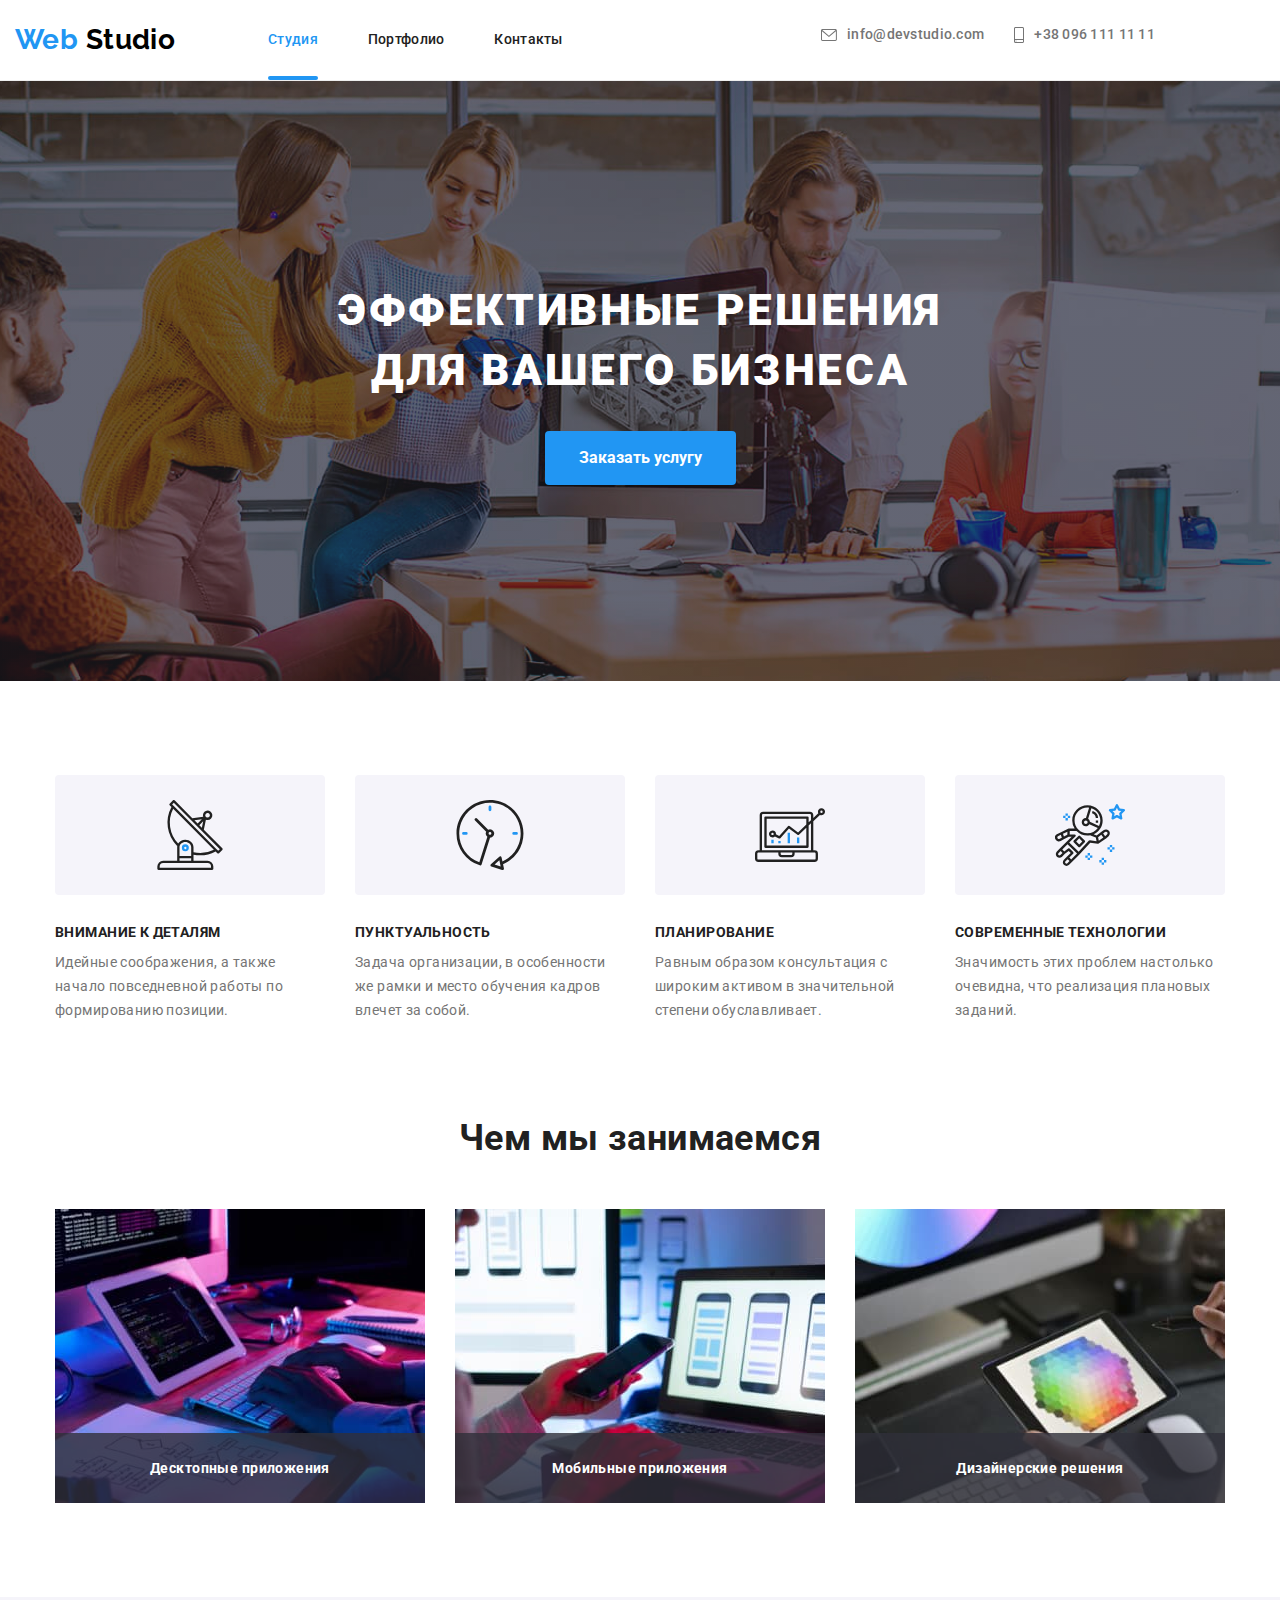
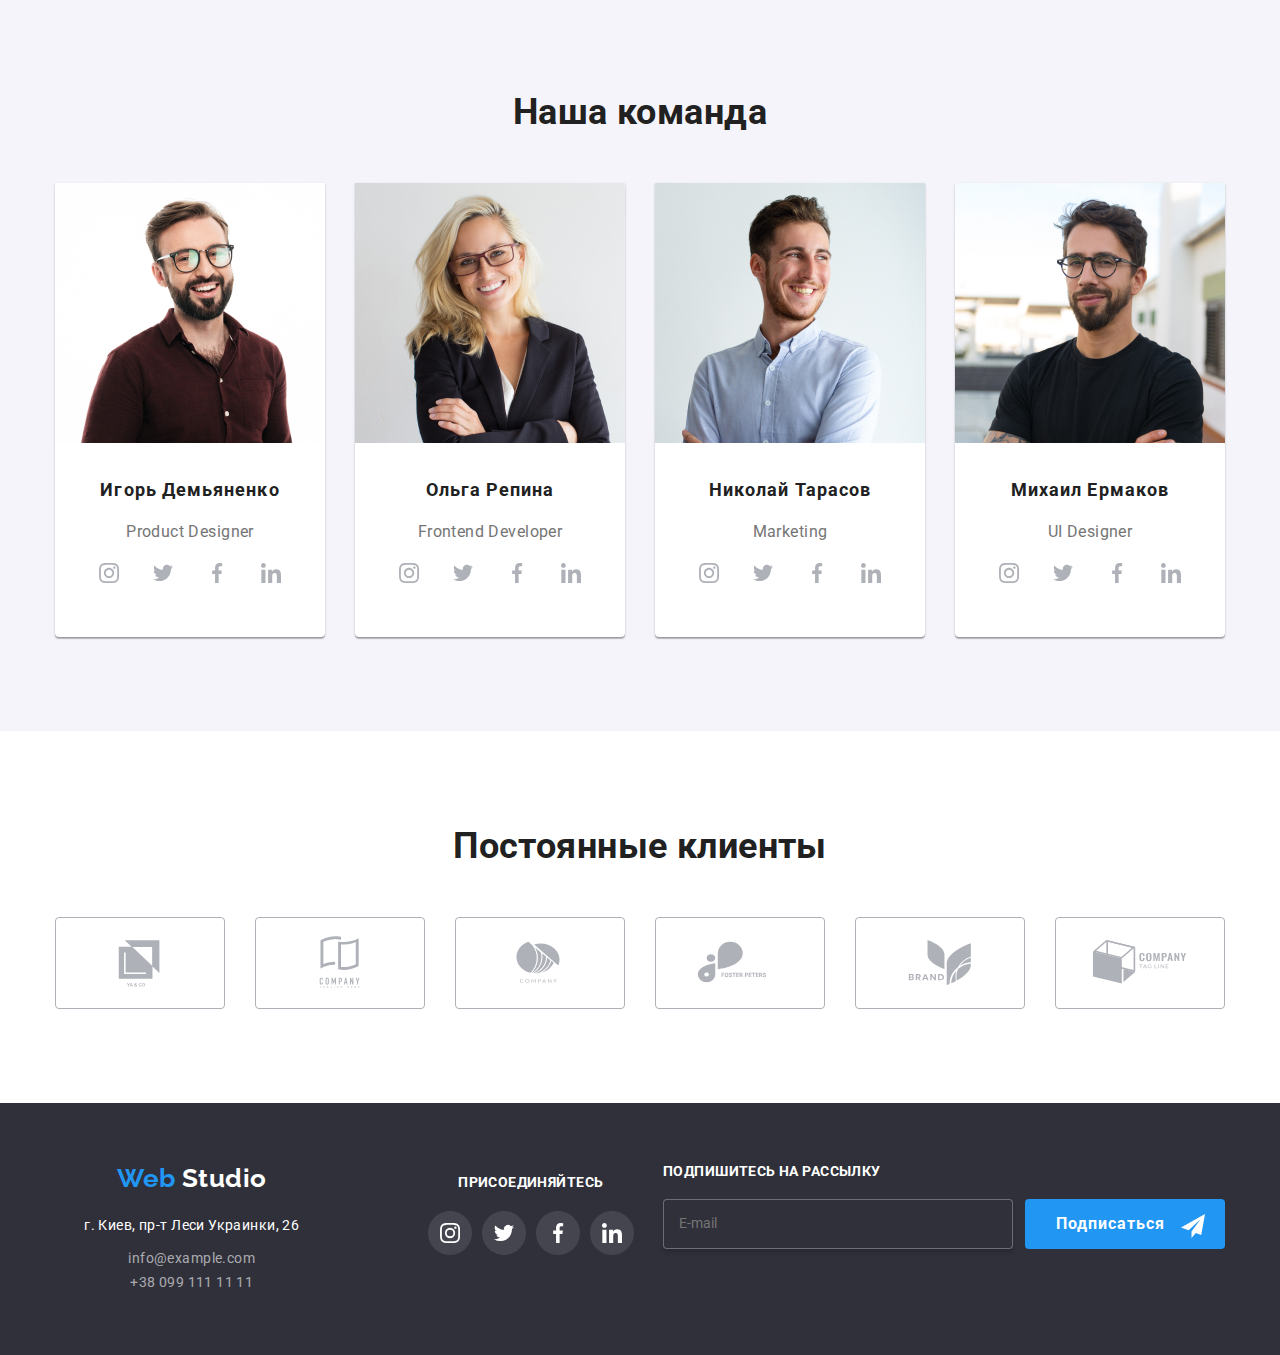
==== commit e0764c5a: "03.06." ====
--- a/index.html
+++ b/index.html
@@ -15,41 +15,44 @@
 </head>
 
 <body>
-    <header class="header">
-        <div class="conteiner header__conteiner ">
+    <header class="header mob-adapt">
+        <div class="conteiner header__conteiner header__conteiner--adapt ">
             <div class="gt">
                 <a class="logo" href="https://www.google.com/">
                     <span class="logo__web">Web</span>
                     <span class="logo__studio">Studio</span></a>
-                
-            <button class="menu-mobile is-open" type="button" aria-expanded="false" data-menu-button>
-                <svg width="40px" height="40px" aria-controls="mobile-menu" aria-label="Переключатель мобильного меню ">
-                    <use class="icon-menu" href="./icon/sprite.svg#icon-close_40px"></use>
-                    <use class="icon-cross" href="./icon/sprite.svg#icon-menu_40px"></use>
-                </svg>
+            
+                <button class="menu-mobile is-open" type="button" aria-expanded="false" data-menu-button>
+                    <svg class="btn-mob" width="40px" height="40px" aria-controls="mobile-menu" aria-label="Переключатель мобильного меню ">
+                        <use class="icon-menu" href="./icon/sprite.svg#icon-close_40px"></use>
+                        <use class="icon-cross" href="./icon/sprite.svg#icon-menu_40px"></use>
+                    </svg>
                 </button>
+            </div>
+
+
             <nav class="nav-head">
                 
-                </div>
+                
                 <div class="mobile-menu " id="mobile-menu" data-menu>
             
                 <div class="conteiner">
                     <div class="mob-menu-top">
                         <ul class="mobile-menu__list">
-                            <li class="mobile-menu__item"> <a href="https://www.google.com/"
+                            <li class="mobile-menu__item"> <a href="./index.html"
                                     class=" mobile-menu__link mobile-menu__link--current">Студия</a>
                             </li>
                             <li class="mobile-menu__item"> <a href="./portfolio.html" class="mobile-menu__link">Портфолио</a></li>
-                            <li class="mobile-menu__item"> <a href="https://www.google.com/" class=" mobile-menu__link">Контакты</a>
+                            <li class="mobile-menu__item"> <a href="./index.html" class=" mobile-menu__link">Контакты</a>
                             </li>
                         </ul>
-                        </ul>
+                        
                     </div>
                     <div class="mob-menu-bottom">
                         <ul class="contacts-mob-menu">
                             <li class="contacts-mob-menu__item">
             
-                                <a href="tel:+380961111111" class="contacts-mob-menu__link contacts-mob-menu__link--accent">
+                                <a href="tel:+380961111111" class="contacts-mob-menu__link ">
                                     +38 096 111 11 11</a>
                             </li>
                             <li class="contacts-mob-menu__item">
@@ -75,7 +78,7 @@
                 </div>
                 </div>
                     <ul class="site-nav">
-                    <li class="site-nav__item"> <a href="https://www.google.com/" class=" site-nav__link site-nav__link--current">Студия</a></li>
+                    <li class="site-nav__item"> <a href="./index.html" class=" site-nav__link site-nav__link--current">Студия</a></li>
                     <li class="site-nav__item"> <a href="./portfolio.html" class="link site-nav__link">Портфолио</a></li>
                     <li class="site-nav__item"> <a href="https://www.google.com/" class=" site-nav__link">Контакты</a></li>
                 </ul>
@@ -111,14 +114,14 @@
     </header>
     <main>
         <section class="hero">
-            <div class="conteiner">
+            <div class="conteiner conteiner--mob-adaptiv">
                 <h1 class="hero__title">Эффективные решения для вашего бизнеса</h1>
                 <button data-modal-open type="button" class="hero__button ">Заказать услугу</button>
             </div>
         </section>
-        <section class="section">
-
-            <div class="conteiner ">
+        <section class="section section--no-padding mob-adapt">
+
+            <div class="conteiner  ">
                 <h2 class="hidden">Наши преимущества</h2>
                 <ul class="advantage-studio">
                     <li class="advantage-studio__item">
@@ -203,7 +206,7 @@
 
         </div>
         </section>
-          <section class="section section--outher-bg">
+          <section class="section section--outher-bg mob-adapt">
             <div class="conteiner">
                 <h2 class="section__title centered">Наша команда</h2>
                     <ul class="team">
@@ -421,21 +424,15 @@
                                 
                                                 </use>
                                             </svg></a>
-                                    </li></div>
-                                
-                                
-                                
-                                
+                                    </li>
                                 </ul>
-                                
                                 </div>
-                                </li>
-                
-                </div>
-                </section>
-
-
-        <section class="section">
+                            </ul>
+                                    </div>
+                            </section>
+
+
+        <section class="section mob-adapt no-padding-section">
             <div class="conteiner">
                 <h2 class="section__title centered">Постоянные клиенты</h2>
                         
--- a/css/main.min.css
+++ b/css/main.min.css
@@ -1 +1 @@
-:root{--primary-text-color: #757575;--title-text-color: #212121;--accent-text-color: #2196f3;--primary-bg-color: #e5e5e5;--header-bg-color: #ffffff;--logo-text-studio: #000000;--footer-bg-color: #2f303a;--border-color: #eeeeee;--comand-bg-color: #f5f4fa;--hero-bg-color: #c4c4c4;--customers-border-color: #afb1b8;--backdrop-color: #0000001a;--overlay-progects: rgba(33, 150, 243, 0.9)}.conteiner{width:100%;padding-left:15px;padding-right:15px;margin-left:auto;margin-right:auto}@media screen and (min-width: 480px){.conteiner{max-width:480px}}@media screen and (min-width: 768px){.conteiner{max-width:768px}}@media screen and (min-width: 1200px){.conteiner{max-width:1200px}}body{background-color:var(--header-bg-color);color:var(--primary-text-color);font-family:Roboto,sans-serif;font-size:14px;letter-spacing:.03em}.section{padding-top:94px;padding-bottom:94px}@media screen and (max-width: 480px){.section{padding-top:60px;padding-bottom:60px}}@media screen and (min-width: 480px){.section{padding-top:60px;padding-bottom:60px}}@media screen and (min-width: 1200px){.section{padding-top:94px;padding-bottom:94px}}.section__title{margin-bottom:30px;color:var(--title-text-color);font-weight:700;font-size:28px;line-height:1.17}@media screen and (min-width: 480px){.section__title{margin-bottom:30px;font-size:28px}}@media screen and (min-width: 768px){.section__title{margin-bottom:30px}}@media screen and (min-width: 1200px){.section__title{margin-bottom:50px;font-size:36px}}a{text-decoration:none}h1,h2,h3,h4,h5,h6,p{margin:0;padding:0}img{display:block;width:100%;height:auto}textarea{resize:none}ul,a{margin:0;padding:0;list-style:none}.hidden{position:absolute;width:1px;height:1px;margin:-1px;border:0;padding:0;white-space:nowarp;clip-path:insert(100%);clip:rect(0 0 0 0);overflow:hidden}.centered{text-align:center}.header{position:relative;background-color:var(--header-bg-color);border-bottom:1px solid var(--border-color)}.nav-head{display:none;display:flex;align-items:center}.header__conteiner{width:1200px;align-items:center;padding-left:15px;padding-right:15px;margin-left:auto;margin-right:auto}@media screen and (min-width: 768px){.header__conteiner{display:flex}}.gt{display:flex;justify-content:space-between}.menu-mobile{position:absolute;z-index:2;background-color:rgba(0,0,0,0);border:none;top:10px;right:15px;margin:0;padding:0}.menu-mobile .icon-cross{display:none}@media screen and (min-width: 768px){.menu-mobile{display:none}}.menu-mobile.is-open .icon-menu{display:none}.menu-mobile.is-open .icon-cross{display:block}.logo{display:block;font-family:"Raleway";font-weight:700;font-size:24px;line-height:1.17;text-decoration:none;padding-top:16px;padding-bottom:16px}@media screen and (min-width: 1200px){.logo{font-size:28px;line-height:1.1071;padding-top:26px;padding-bottom:26px}}.logo .logo__web{display:inline-block;color:var(--accent-text-color)}.logo .logo__studio{color:var(--logo-text-studio);font-family:"Raleway";transition:color 250ms cubic-bezier(0.4, 0, 0.2, 1)}.site-nav{display:none}@media screen and (min-width: 768px){.site-nav{display:flex;margin-left:93px}}.site-nav__link{position:relative;display:block;padding-top:32px;padding-bottom:32px;color:var(--title-text-color);font-weight:500;line-height:1.14;letter-spacing:.02em;transition:color 250ms cubic-bezier(0.4, 0, 0.2, 1)}.site-nav__link:hover,.site-nav__link:focus{color:var(--accent-text-color)}.site-nav__link--current{color:var(--accent-text-color)}.site-nav__link::after{content:" ";position:absolute;display:block;bottom:0;right:0;width:100%;height:4px;border-radius:2px;background-color:var(--accent-text-color);opacity:1;transition:opacity 250ms cubic-bezier(0.4, 0, 0.2, 1);visibility:hidden}.site-nav__link--current::after{opacity:1;visibility:visible}.site-nav__item:not(:last-child){margin-right:50px}.contacts-header{display:none;display:flex;margin-left:auto}@media screen and (min-width: 768px){.contacts-header{flex-direction:column}}@media screen and (min-width: 1200px){.contacts-header{flex-direction:row}}.contacts-header .contacts-header__icon{margin-right:10px}@media screen and (min-width: 768px){.contacts-header .contacts-header__item{margin-bottom:10px}}.contacts-header .contacts-header__item:last-child{margin-bottom:0}@media screen and (min-width: 1200px){.contacts-header .contacts-header__item{margin-right:30px}}.contacts-header .contacts-header__link{display:none}@media screen and (min-width: 768px){.contacts-header .contacts-header__link{display:flex;align-items:normal;fill:var(--primary-text-color);color:var(--primary-text-color);font-weight:500;line-height:1.14;letter-spacing:.02em;transition:fill 250ms cubic-bezier(0.4, 0, 0.2, 1),color 250ms cubic-bezier(0.4, 0, 0.2, 1)}.contacts-header .contacts-header__link:not(:last-child){margin-left:0}.contacts-header .contacts-header__link:hover{color:var(--accent-text-color);fill:var(--accent-text-color)}.contacts-header .contacts-header__link:focus{color:var(--accent-text-color);fill:var(--accent-text-color)}}@media screen and (min-width: 1200px){.contacts-header .contacts-header__link{display:flex;align-items:center;padding-top:20px;padding-bottom:20px;fill:var(--primary-text-color);color:var(--primary-text-color);font-weight:500;line-height:1.14;letter-spacing:.02em;transition:fill 250ms cubic-bezier(0.4, 0, 0.2, 1),color 250ms cubic-bezier(0.4, 0, 0.2, 1)}.contacts-header .contacts-header__link .contacts-header__link:not(:last-child){margin-left:0}.contacts-header .contacts-header__link .contacts-header__link:hover{color:var(--accent-text-color);fill:var(--accent-text-color)}.contacts-header .contacts-header__link .contacts-header__link:focus{color:var(--accent-text-color);fill:var(--accent-text-color)}}.mobile-menu{z-index:1;position:fixed;display:none;top:0;left:0;width:100%;background-color:var(--header-bg-color);width:100vw;height:100vh;overflow-y:auto;padding-top:48px;padding-bottom:48px;padding-left:40px}.mobile-menu .conteiner{display:flex;flex-direction:column;height:100%;justify-content:space-between}.mobile-menu.is-open{display:block}@media screen and (min-width: 768px){.mobile-menu.is-open{display:none}}.mobile-menu__link{color:var(--title-text-color);font-weight:500;font-size:40px;line-height:1.175;text-align:center;letter-spacing:.02em}.mobile-menu__item{margin-bottom:32px}.mobile-menu__item:last-child{margin-bottom:0}.mobile-menu__link--current{color:var(--accent-text-color)}.contacts-mob-menu{margin-bottom:64px}.contacts-mob-menu__item{color:var(--primary-text-color);font-weight:500;font-size:34px;line-height:1.1764;letter-spacing:.02em;margin-bottom:30px}.contacts-mob-menu__item:last-child{margin-bottom:0}.contacts-mob-menu__item .contacts-mob-menu__link--accent{color:var(--accent-text-color)}.contacts-mob-menu__item .contacts-mob-menu__link--small{font-weight:500;font-size:24px;line-height:.8571;letter-spacing:.02em}.contacts-mob-menu__link{color:var(--primary-text-color);font-weight:500;font-size:34px;line-height:1.1764;letter-spacing:.02em}.mob-menu-social{position:relative;display:flex;padding-bottom:48px}.mob-menu-social__item::before{display:block;content:" ";position:absolute;width:22px;height:1px;left:0px;top:10px;margin-left:10px;border:1px solid rgba(33,33,33,.2);transform:rotate(90deg)}.mob-menu-social__item{position:relative;font-weight:500;font-size:18px;line-height:1.2222;letter-spacing:.02em;margin-right:20px}.mob-menu-social__item:last-child{margin-right:0}.mob-menu-social__link{color:var(--accent-text-color)}.button{color:var(--title-text-color);cursor:pointer;font-weight:500;font-size:16px;line-height:1.625;border-radius:4px;border-color:rgba(0,0,0,0);transition:background-color 250ms cubic-bezier(0.4, 0, 0.2, 1),color 250ms cubic-bezier(0.4, 0, 0.2, 1)}.button:hover,.button:focus{background-color:var(--accent-text-color);color:var(--header-bg-color);box-shadow:0px 2px 2px 0px rgba(0,0,0,.1215686275);box-shadow:0px 1px 2px 0px rgba(0,0,0,.0784313725);box-shadow:0px 3px 1px 0px rgba(0,0,0,.1019607843)}.portfolio-nav__btn{padding-top:6px;padding-bottom:6px;padding-left:22px;padding-right:22px}.portfolio-nav__btn:hover{background-color:var(--accent-text-color);color:var(--header-bg-color);box-shadow:0px 2px 2px 0px rgba(0,0,0,.1215686275);box-shadow:0px 1px 2px 0px rgba(0,0,0,.0784313725);box-shadow:0px 3px 1px 0px rgba(0,0,0,.1019607843)}.hero__button{display:flex;flex-direction:row;align-items:flex-start;padding:10px 32px;box-shadow:0px 4px 4px rgba(0,0,0,.15);border-radius:4px;margin-left:auto;margin-right:auto;margin-top:30px;background-color:var(--accent-text-color);color:var(--header-bg-color);border-color:var(--accent-text-color);font-weight:700;font-size:16px;line-height:1.875;border-radius:4px;cursor:pointer;border-color:rgba(0,0,0,0);transition:background-color 250ms cubic-bezier(0.4, 0, 0.2, 1),color 250ms cubic-bezier(0.4, 0, 0.2, 1)}.btn-submit-ft{position:relative;width:200px;height:50px;border-radius:4px;border-color:rgba(0,0,0,0);color:var(--header-bg-color);background-color:var(--accent-text-color);font-weight:700;font-size:16px;line-height:1.875;letter-spacing:.06em;text-align:start;padding-left:29px}.btn-submit-ft__icon{position:absolute;right:155px;top:82px;fill:var(--header-bg-color)}@media screen and (min-width: 1200px){.btn-submit-ft__icon{right:20px;top:15px}}.btn-modal{position:absolute;top:8px;right:8px;background-color:var(--header-bg-color);border:1px solid rgba(0,0,0,.1019607843);width:30px;height:30px;border-radius:50%;transition:border 250ms cubic-bezier(0.4, 0, 0.2, 1)}.btn-modal__icon{position:absolute;top:50%;width:30px;height:30px;padding:6px;border-radius:17px;fill:var(--logo-text-studio);transform:translate(-50%, -50%);transition:fill 250ms cubic-bezier(0.4, 0, 0.2, 1)}.btn-modal__icon:hover{fill:var(--accent-text-color)}.btn-modal:hover{border:1px solid var(--accent-text-color)}.btn-submit{display:block;border-radius:4px;border-color:rgba(0,0,0,0);color:var(--header-bg-color);background-color:var(--accent-text-color);font-weight:700;font-size:16px;line-height:1.875;letter-spacing:.06em;padding:10px 56px;margin-top:30px;margin-left:auto;margin-right:auto}.hero{background-color:var(--hero-bg-color);text-align:center;padding-top:118px;padding-bottom:118px;background:rgba(47,48,58,.4);max-width:100%;height:400px;margin-right:auto;margin-left:auto;background-repeat:no-repeat;background-size:cover;background-position:center;background-image:linear-gradient(to right, rgba(47, 48, 58, 0.4), rgba(47, 48, 58, 0.4)),url(../images/overlay-mobile.jpg)}@media(min-device-pixel-ratio: 2),(min-resolution: 192dpi),(min-resolution: 2dppx){.hero{background-image:linear-gradient(to right, rgba(47, 48, 58, 0.4), rgba(47, 48, 58, 0.4)),url(../images/overlay-mobile-2x.jpg)}}@media screen and (min-width: 768px){.hero{background-repeat:no-repeat;background-size:cover;background-position:center;background-image:linear-gradient(to right, rgba(47, 48, 58, 0.4), rgba(47, 48, 58, 0.4)),url(../images/overlay-tablet.jpg)}}@media screen and (min-width: 768px)and (min-device-pixel-ratio: 2),screen and (min-width: 768px)and (min-resolution: 192dpi),screen and (min-width: 768px)and (min-resolution: 2dppx){.hero{background-image:linear-gradient(to right, rgba(47, 48, 58, 0.4), rgba(47, 48, 58, 0.4)),url(../images/overlay-tablet-2x.jpg)}}@media screen and (min-width: 1200px){.hero{width:1600px;height:600px;padding-top:200px;padding-bottom:200px;background-repeat:no-repeat;background-size:cover;background-position:center;background-image:linear-gradient(to right, rgba(47, 48, 58, 0.4), rgba(47, 48, 58, 0.4)),url(../images/bg-image.png)}}@media screen and (min-width: 1200px)and (min-device-pixel-ratio: 2),screen and (min-width: 1200px)and (min-resolution: 192dpi),screen and (min-width: 1200px)and (min-resolution: 2dppx){.hero{background-image:linear-gradient(to right, rgba(47, 48, 58, 0.4), rgba(47, 48, 58, 0.4)),url(../images/overlay-desk-2x.jpg)}}.hero .hero__title{width:360px;margin:0 auto;color:var(--header-bg-color);margin:0 auto;color:var(--header-bg-color);font-weight:900;font-size:26px;line-height:1.36;letter-spacing:.06em;text-transform:uppercase}@media screen and (min-width: 768px){.hero .hero__title{width:360px;height:84px}}@media screen and (min-width: 1200px){.hero .hero__title{width:696px;height:120px;font-weight:900;font-size:44px;line-height:1.3636;text-align:center;letter-spacing:.06em;text-transform:uppercase}}.hero{background-color:var(--hero-bg-color);text-align:center;padding-top:118px;padding-bottom:118px;background:rgba(47,48,58,.4);max-width:100%;height:400px;margin-right:auto;margin-left:auto;background-repeat:no-repeat;background-size:cover;background-position:center;background-image:linear-gradient(to right, rgba(47, 48, 58, 0.4), rgba(47, 48, 58, 0.4)),url(../images/overlay-mobile.jpg)}@media(min-device-pixel-ratio: 2),(min-resolution: 192dpi),(min-resolution: 2dppx){.hero{background-image:linear-gradient(to right, rgba(47, 48, 58, 0.4), rgba(47, 48, 58, 0.4)),url(../images/overlay-mobile-2x.jpg)}}@media screen and (min-width: 768px){.hero{background-repeat:no-repeat;background-size:cover;background-position:center;background-image:linear-gradient(to right, rgba(47, 48, 58, 0.4), rgba(47, 48, 58, 0.4)),url(../images/overlay-tablet.jpg)}}@media screen and (min-width: 768px)and (min-device-pixel-ratio: 2),screen and (min-width: 768px)and (min-resolution: 192dpi),screen and (min-width: 768px)and (min-resolution: 2dppx){.hero{background-image:linear-gradient(to right, rgba(47, 48, 58, 0.4), rgba(47, 48, 58, 0.4)),url(../images/overlay-tablet-2x.jpg)}}@media screen and (min-width: 1200px){.hero{width:1600px;height:600px;padding-top:200px;padding-bottom:200px;background-repeat:no-repeat;background-size:cover;background-position:center;background-image:linear-gradient(to right, rgba(47, 48, 58, 0.4), rgba(47, 48, 58, 0.4)),url(../images/bg-image.png)}}@media screen and (min-width: 1200px)and (min-device-pixel-ratio: 2),screen and (min-width: 1200px)and (min-resolution: 192dpi),screen and (min-width: 1200px)and (min-resolution: 2dppx){.hero{background-image:linear-gradient(to right, rgba(47, 48, 58, 0.4), rgba(47, 48, 58, 0.4)),url(../images/overlay-desk-2x.jpg)}}.hero .hero__title{width:360px;margin:0 auto;color:var(--header-bg-color);margin:0 auto;color:var(--header-bg-color);font-weight:900;font-size:26px;line-height:1.36;letter-spacing:.06em;text-transform:uppercase}@media screen and (min-width: 768px){.hero .hero__title{width:360px;height:84px}}@media screen and (min-width: 1200px){.hero .hero__title{width:696px;height:120px;font-weight:900;font-size:44px;line-height:1.3636;text-align:center;letter-spacing:.06em;text-transform:uppercase}}.advantage-studio{margin-bottom:-30px}@media screen and (min-width: 768px){.advantage-studio{display:flex;flex-wrap:wrap;margin-left:-30px;margin-bottom:-30px}}.advantage-studio .advantage-studio__item{margin-bottom:30px}@media screen and (min-width: 768px){.advantage-studio .advantage-studio__item{width:calc((100% - 60px)/2);margin-left:30px;margin-bottom:30px}}@media screen and (min-width: 1200px){.advantage-studio .advantage-studio__item{width:calc((100% - 120px)/4);margin-left:30px;margin-bottom:30px}}.advantage-studio .advantage-studio__title{margin-top:30px;margin-bottom:10px;color:var(--title-text-color);font-size:14px;font-weight:700;line-height:1.14;text-transform:uppercase;text-align:center}@media screen and (min-width: 768px){.advantage-studio .advantage-studio__title{text-align:start}}.advantage-studio .advantage-studio__text{color:var(--primary-text-color);line-height:1.71}.advantage-img{display:flex;justify-content:center;align-items:center;height:120px;border-radius:4px;background-color:var(--comand-bg-color)}.section--outher-bg{background-color:var(--comand-bg-color)}.team{margin-bottom:-30px}@media screen and (min-width: 768px){.team{display:flex;flex-wrap:wrap;margin-left:-30px;margin-bottom:-30px}}@media screen and (min-width: 1200px){.team{display:flex;flex-wrap:wrap;margin-left:-30px;margin-bottom:-30px}}.team .team__item{width:450px;background:#fff;box-shadow:0px 1px 3px rgba(0,0,0,.12),0px 1px 1px rgba(0,0,0,.14),0px 2px 1px rgba(0,0,0,.2);border-radius:0px 0px 4px 4px;margin-bottom:30px;margin-bottom:30px}.team .team__item:nth-child(n+4){margin-right:0}@media screen and (min-width: 768px){.team .team__item{width:calc(50% - 30px);margin-left:30px;margin-bottom:30px}}@media screen and (min-width: 1200px){.team .team__item{width:calc(25% - 30px);margin-left:30px;margin-bottom:30px}}.team .team__card{padding-top:30px;padding-bottom:30px;padding-left:32px;padding-right:32px}.team .team__title{margin-bottom:10px;color:var(--title-text-color);font-size:18px;font-weight:700;line-height:1.875;letter-spacing:.06em;text-align:center}.team .team__text{color:var(--primary-text-color);font-size:16px;line-height:1.875;text-align:center}.social{display:flex;justify-content:center;margin-top:16px;cursor:pointer}.social .social__item{display:flex;justify-content:center;background-color:var(--header-bg-color);width:44px;height:44px;border-radius:20px;margin-right:10px;fill:var(--customers-border-color);transition:background-color 250ms cubic-bezier(0.4, 0, 0.2, 1),fill 250ms cubic-bezier(0.4, 0, 0.2, 1)}.social .social__item:hover{background-color:var(--accent-text-color);fill:var(--header-bg-color)}.social .social__item .social__item:last-child{margin-right:0}.customers{margin-bottom:-30px;display:flex;flex-wrap:wrap;margin-left:-30px;margin-bottom:-30px}@media screen and (min-width: 768px){.customers{display:flex;flex-wrap:wrap;margin-left:-30px;margin-bottom:-30px}}@media screen and (min-width: 1200px){.customers{display:flex;flex-wrap:wrap;margin-left:-30px;margin-bottom:-30px}}.customers .customers__item{height:92px;margin-bottom:30px;width:calc(50% - 30px);margin-left:30px;margin-bottom:30px}@media screen and (min-width: 768px){.customers .customers__item{width:calc(33.3333333333% - 30px);margin-left:30px;margin-bottom:30px}}@media screen and (min-width: 1200px){.customers .customers__item{width:calc(16.6666666667% - 30px);margin-left:30px;margin-bottom:30px}}.customers .customers__link{width:100%;height:100%;display:flex;align-items:center;margin-right:30px;justify-content:space-around;border:1px solid var(--customers-border-color);border-radius:4px;border-color:var(--customers-border-color);cursor:pointer;fill:var(--customers-border-color);transition:border-color 250ms cubic-bezier(0.4, 0, 0.2, 1),fill 250ms cubic-bezier(0.4, 0, 0.2, 1)}.customers .customers__link:hover,.customers .customers__link:focus{fill:var(--accent-text-color);border-color:var(--accent-text-color)}.customers .customers__logo{fill:var(--customers-border-color);transition:fill 250ms cubic-bezier(0.4, 0, 0.2, 1)}.customers .customers__logo:hover{fill:var(--accent-text-color)}.card-text{flex-grow:1;padding-left:24px;padding-right:24px;padding-top:20px;padding-bottom:20px;border-left:1px solid var(--border-color);border-right:1px solid var(--border-color);border-bottom:1px solid var(--border-color)}.card-text .card-text__title{margin-bottom:4px;color:var(--title-text-color);font-size:18px;font-weight:700;line-height:2;letter-spacing:.06em}.card-text .card-text__text{color:var(--primary-text-color);font-size:16px;line-height:1.875}.absolt{overflow:hidden;position:relative}.absolt .absolt__text{position:absolute;top:0;left:0;width:100%;height:100%;background-color:var(--overlay-progects);transform:translateY(100%);transition:transform 250ms cubic-bezier(0.4, 0, 0.2, 1);opacity:0;color:var(--header-bg-color);font-size:18px;line-height:1.5555;letter-spacing:.03em;padding:63px 24px 63px 24px}.absolt::before{position:absolute;display:inline-block;background-color:var(--overlay-progects);width:100%;height:100%;opacity:0;transform:translateY(100%);transition:transform 250ms cubic-bezier(0.4, 0, 0.2, 1)}.absolt:hover::before{opacity:1}.absolt:hover.absolt::before{transform:translateY(0)}.progects__links:hover .absolt__text,.progects__links:focus .absolt__text{transform:translateY(0);opacity:1}@media screen and (min-width: 768px){.progects{display:flex;flex-wrap:wrap;margin-right:-30px;margin-bottom:-30px}}@media screen and (min-width: 1200px){.progects{display:flex;flex-wrap:wrap;margin-right:-30px;margin-bottom:-30px}}.progects .progects__links{display:flex;flex-direction:column;height:100%}.progects__item{position:relative;margin-bottom:30px}@media screen and (min-width: 768px){.progects__item{flex-basis:calc((100% - 60px)/2);margin-right:30px;margin-bottom:30px}}@media screen and (min-width: 1200px){.progects__item{flex-basis:calc((100% - 90px)/3);margin-right:30px;margin-bottom:30px}.progects__item .progects__item:nth-child(3n){margin-right:0}}.progects__item:last-child{margin-bottom:0}.progects__links{display:block;transition:box-shadow 250ms cubic-bezier(0.4, 0, 0.2, 1)}.progects__links:hover{box-shadow:0px 1px 1px rgba(0,0,0,.12),0px 4px 4px rgba(0,0,0,.06),1px 4px 6px rgba(0,0,0,.16)}.portfolio-nav{display:flex;justify-content:center;cursor:pointer}.portfolio-nav .portfolio-nav__item{margin-right:8px}.footer-bg{background-color:var(--footer-bg-color);padding-top:60px;padding-bottom:60px}.logo-fr{color:var(--header-bg-color);font-family:"Raleway";font-weight:700;font-size:26px;line-height:1.2;text-decoration:none}.logo-fr .logo-fr__web--accent{color:var(--accent-text-color)}.footer-adress{margin-top:20px}.contacts-list{display:flex;flex-direction:column;align-items:center}.contacts-list .contacts-list__adress{color:var(--header-bg-color);font-style:normal;font-size:14px;line-height:1.71;margin-bottom:9px}.contacts-list .contacts-list__contacts{font-style:normal;line-height:1.7;color:rgba(255,255,255,.6);margin-bottom:9px}.contacts-list .contacts-list__contacts--tel{margin-bottom:0}.footer-conteiner{display:flex;flex-direction:column;align-items:center}@media screen and (min-width: 1200px){.footer-conteiner{display:flex;flex-direction:row;align-items:flex-start}}.footer-list-contacts{display:block;margin-bottom:9px}.footer-bg-flex{display:flex;flex-direction:column;align-items:center;margin-bottom:60px}.invisible-header{display:none}.title-footer{color:var(--header-bg-color);font-style:normal;font-weight:700;font-size:14px;line-height:1.14;letter-spacing:.03em;text-transform:uppercase;margin-bottom:20px}.footer-social{display:flex}.footer-social .footer-social__icon{fill:rgba(255,255,255,.1);transition:fill 250ms cubic-bezier(0.4, 0, 0.2, 1)}.footer-social .footer-social__icon:hover{fill:var(--accent-text-color)}.footer-social .footer-social__item{margin-right:10px}.footer-social .footer-social__item:last-child{margin-right:0}.social-footer{display:flex;flex-direction:column;align-items:center;margin-bottom:60px}@media screen and (min-width: 768px){.social-footer{margin-top:0;margin-bottom:0}}@media screen and (min-width: 1200px){.social-footer{margin-top:0;margin-bottom:0;margin-left:70px}}.subscription-footer{display:flex;flex-direction:column;align-items:center}@media screen and (min-width: 1200px){.subscription-footer{display:flex;flex-direction:column;align-items:baseline}}.subscription-footer .subscription-footer__text{margin-bottom:20px;font-weight:700;font-size:14px;line-height:1.1428;letter-spacing:.03em;text-transform:uppercase;color:var(--header-bg-color)}.form-footer{position:relative;display:flex;align-items:center;flex-direction:column}@media screen and (min-width: 1200px){.form-footer{display:flex;flex-direction:row;align-items:flex-start}}.form-footer .form-footer__input{margin-bottom:20px;margin-right:12px;width:450px;height:50px;padding:15px 15px 16px;border-radius:4px;color:rgba(255,255,255,.6);background-color:var(--footer-bg-color);border:1px solid rgba(255,255,255,.3019607843);box-shadow:0px 4px 4px 0px rgba(0,0,0,.1490196078)}@media screen and (min-width: 1200px){.form-footer .form-footer__input{width:350px;height:50px}}@media screen and (min-width: 768px){.footer-adaptive{display:flex;align-items:baseline;justify-content:space-around;width:100%;margin-bottom:60px}}@media screen and (min-width: 1200px){.footer-adaptive{display:flex}}.footer-tablet{display:flex;margin-bottom:60px}.backdrop{position:fixed;top:0;left:0;width:100%;height:100%;overflow-y:scroll;background-color:var(--backdrop-color);transition:opacity 250ms cubic-bezier(0.4, 0, 0.2, 1)}.backdrop.is-hidden{opacity:0;pointer-events:none}.modal{position:absolute;top:50%;left:50%;transform:translate(-50%, -50%);justify-content:flex-end;width:480px;min-height:609px;background-color:var(--header-bg-color);border-radius:4px;padding:40px}@media screen and (min-width: 1200px){.modal{min-width:528px;min-height:521px}}.modal .modal__title{display:block;font-size:20px;line-height:1.15;color:var(--title-text-color);margin-bottom:12px;text-align:center}.form{width:448px}.form-field{position:relative;display:flex;flex-direction:column}.form-field .form-field__input{width:100%;height:40px;border:1px solid rgba(33,33,33,.2);border-radius:4px;margin-bottom:10px;padding:11px 12px 11px 40px}.form-field .form-field__input::placeholder{color:var(--primary-text-color)}.form-field .form-field__label{font-size:12px;line-height:1.17;letter-spacing:.01em;margin-bottom:4px;color:var(--primary-text-color)}.form-field .form-field__icon-form{position:absolute;display:inline-block;top:55%;left:12px;transform:translateY(-55%);transition:fill 250ms cubic-bezier(0.4, 0, 0.2, 1)}.form-field:focus-within .form-field__icon-form{fill:var(--accent-text-color)}.form-field:focus-within .form-field__input{border:1px solid var(--accent-text-color)}.form-comment{width:100%;height:120px;border:1px solid rgba(33,33,33,.2);border-radius:4px;padding:16px 12px}.form-input:focus+.form-field input{border-color:var(--accent-text-color)}.form-label a{color:var(--accent-text-color);text-decoration:revert}.checkbox{-webkit-appearance:none;-moz-appearance:none;appearance:none;position:absolute}.icon-checkbox{display:inline-block;margin-right:8px;width:15px;height:16px;border:2px solid var(--title-text-color);border-radius:4px}.checkbox:checked+.icon-checkbox{border-color:var(--accent-text-color);background-size:contain;background-origin:border-box;background-color:var(--accent-text-color);background-image:url(../icon/icon-check-new.svg)}.form-checkbox input[type=checkbox]{width:16px;height:15px}.form-checkbox{display:flex;align-items:center;justify-content:flex-end;margin-top:20px;margin-bottom:30px}.section--no-pading-top{padding-top:0;padding-bottom:0}.direction{display:flex;justify-content:space-between}@media screen and (max-width: 1199px){.direction{display:none}}.direction .direction__item{position:relative;flex-basis:calc((100% - 60px)/3)}.direction .direction__label{position:absolute;width:370px;height:70px;background-color:rgba(47,48,58,.8);display:block;left:0;bottom:0;padding-top:27px;color:var(--header-bg-color);font-weight:700;line-height:1.1428;text-align:center;letter-spacing:.03em}@media screen and (max-width: 1199px){.section__title--displayNone{display:none}}.nav-head{display:flex;align-items:center}.portfolio-nav{display:flex;justify-content:flex-start;flex-wrap:wrap;margin-bottom:50px}@media screen and (min-width: 768px){.portfolio-nav{display:flex;flex-wrap:nowrap;justify-content:center}}@media screen and (min-width: 1200px){.portfolio-nav{display:flex;flex-wrap:nowrap}}.portfolio-nav__item{margin-bottom:15px;margin-right:8px}/*# sourceMappingURL=main.min.css.map */+:root{--primary-text-color: #757575;--title-text-color: #212121;--accent-text-color: #2196f3;--primary-bg-color: #e5e5e5;--header-bg-color: #ffffff;--logo-text-studio: #000000;--footer-bg-color: #2f303a;--border-color: #eeeeee;--comand-bg-color: #f5f4fa;--hero-bg-color: #c4c4c4;--customers-border-color: #afb1b8;--backdrop-color: #0000001a;--overlay-progects: rgba(33, 150, 243, 0.9)}.conteiner{padding-left:15px;padding-right:15px;margin-left:auto;margin-right:auto}@media screen and (min-width: 480px){.conteiner{max-width:480px}}@media screen and (min-width: 768px){.conteiner{max-width:768px;width:100%;padding-left:15px;padding-right:15px;margin-left:auto;margin-right:auto}}@media screen and (min-width: 1200px){.conteiner{max-width:1200px;padding-bottom:94px}}body{background-color:var(--header-bg-color);color:var(--primary-text-color);font-family:Roboto,sans-serif;font-size:14px;letter-spacing:.03em}.section{padding-top:94px;padding-bottom:94px}@media screen and (max-width: 480px){.section{padding-top:60px;padding-bottom:60px}}@media screen and (min-width: 480px){.section{padding-top:60px;padding-bottom:60px}}@media screen and (min-width: 1200px){.section{padding-top:94px;padding-bottom:94px}}.section .section--no-padding{padding-bottom:0}.section__title{margin-bottom:30px;color:var(--title-text-color);font-weight:700;font-size:28px;line-height:1.17}@media screen and (min-width: 480px){.section__title{margin-bottom:30px;font-size:28px}}@media screen and (min-width: 768px){.section__title{margin-bottom:30px}}@media screen and (min-width: 1200px){.section__title{margin-bottom:50px;font-size:36px}}a{text-decoration:none}h1,h2,h3,h4,h5,h6,p{margin:0;padding:0}img{display:block;width:100%;height:auto}textarea{resize:none}ul,a{margin:0;padding:0;list-style:none}.hidden{position:absolute;width:1px;height:1px;margin:-1px;border:0;padding:0;white-space:nowarp;clip-path:insert(100%);clip:rect(0 0 0 0);overflow:hidden}.centered{text-align:center}.mob-adapt{width:767px;margin:0 auto}@media screen and (min-width: 768px){.mob-adapt{width:100%}}@media screen and (min-width: 1200px){.no-padding-section{padding-bottom:0}}.header{position:relative;background-color:var(--header-bg-color);border-bottom:1px solid var(--border-color)}.nav-head{display:none;display:flex;align-items:center}.header__conteiner{align-items:center;padding-left:15px;padding-right:15px;margin-left:auto;margin-right:auto}.header__conteiner.header__conteiner--adapt{margin-left:0;margin-right:0}@media screen and (min-width: 768px){.header__conteiner{display:flex;width:1200px}}@media screen and (min-width: 1200px){.header__conteiner{display:flex;width:1200px;padding-bottom:0}}.gt{display:flex;justify-content:space-between}.menu-mobile{position:absolute;z-index:2;background-color:rgba(0,0,0,0);border:none;top:10px;right:15px;margin:0;padding:0}.menu-mobile .icon-cross{display:none}@media screen and (min-width: 768px){.menu-mobile{display:none}}.btn-mob{margin-right:15px}.menu-mobile.is-open .icon-menu{display:none}.menu-mobile.is-open .icon-cross{display:block}.logo{display:block;font-family:"Raleway";font-weight:700;font-size:24px;line-height:1.17;text-decoration:none;padding-top:16px;padding-bottom:16px}@media screen and (min-width: 1200px){.logo{font-size:28px;line-height:1.1071}}.logo .logo__web{display:inline-block;color:var(--accent-text-color)}.logo .logo__studio{color:var(--logo-text-studio);font-family:"Raleway";transition:color 250ms cubic-bezier(0.4, 0, 0.2, 1)}.site-nav{display:none}@media screen and (min-width: 768px){.site-nav{display:flex;margin-left:93px}}.site-nav__link{position:relative;display:block;padding-top:32px;padding-bottom:32px;color:var(--title-text-color);font-weight:500;line-height:1.14;letter-spacing:.02em;transition:color 250ms cubic-bezier(0.4, 0, 0.2, 1)}.site-nav__link:hover,.site-nav__link:focus{color:var(--accent-text-color)}.site-nav__link--current{color:var(--accent-text-color)}.site-nav__link::after{content:" ";position:absolute;display:block;bottom:0;right:0;width:100%;height:4px;border-radius:2px;background-color:var(--accent-text-color);opacity:1;transition:opacity 250ms cubic-bezier(0.4, 0, 0.2, 1);visibility:hidden}.site-nav__link--current::after{opacity:1;visibility:visible}.site-nav__item:not(:last-child){margin-right:50px}.contacts-header{display:none;display:flex;margin-left:auto}@media screen and (min-width: 768px){.contacts-header{flex-direction:column}}@media screen and (min-width: 1200px){.contacts-header{flex-direction:row}}.contacts-header .contacts-header__icon{margin-right:10px}@media screen and (min-width: 768px){.contacts-header .contacts-header__item{margin-bottom:10px}}.contacts-header .contacts-header__item:last-child{margin-bottom:0}@media screen and (min-width: 1200px){.contacts-header .contacts-header__item{margin-right:30px}}.contacts-header .contacts-header__link{display:none}@media screen and (min-width: 768px){.contacts-header .contacts-header__link{display:flex;align-items:normal;fill:var(--primary-text-color);color:var(--primary-text-color);font-weight:500;line-height:1.14;letter-spacing:.02em;transition:fill 250ms cubic-bezier(0.4, 0, 0.2, 1),color 250ms cubic-bezier(0.4, 0, 0.2, 1)}.contacts-header .contacts-header__link:not(:last-child){margin-left:0}.contacts-header .contacts-header__link:hover{color:var(--accent-text-color);fill:var(--accent-text-color)}.contacts-header .contacts-header__link:focus{color:var(--accent-text-color);fill:var(--accent-text-color)}}@media screen and (min-width: 1200px){.contacts-header .contacts-header__link{display:flex;align-items:center;padding-top:20px;padding-bottom:20px;fill:var(--primary-text-color);color:var(--primary-text-color);font-weight:500;line-height:1.14;letter-spacing:.02em;transition:fill 250ms cubic-bezier(0.4, 0, 0.2, 1),color 250ms cubic-bezier(0.4, 0, 0.2, 1)}.contacts-header .contacts-header__link .contacts-header__link:not(:last-child){margin-left:0}.contacts-header .contacts-header__link .contacts-header__link:hover{color:var(--accent-text-color);fill:var(--accent-text-color)}.contacts-header .contacts-header__link .contacts-header__link:focus{color:var(--accent-text-color);fill:var(--accent-text-color)}}.mobile-menu{z-index:1;position:fixed;display:none;top:0;left:0;width:100%;background-color:var(--header-bg-color);width:100vw;height:100vh;overflow-y:auto;padding-top:48px;padding-bottom:48px;padding-left:40px}.mobile-menu .conteiner{display:flex;flex-direction:column;height:100%;justify-content:space-between}.mobile-menu.is-open{display:block}@media screen and (min-width: 768px){.mobile-menu.is-open{display:none}}.mobile-menu__link{color:var(--title-text-color);font-weight:500;font-size:40px;line-height:1.175;text-align:center;letter-spacing:.02em}.mobile-menu__link--current{color:var(--accent-text-color);font-weight:500;font-size:40px;line-height:1.175;text-align:center;letter-spacing:.02em}.mobile-menu__item{margin-bottom:32px}.mobile-menu__item:last-child{margin-bottom:0}.contacts-mob-menu{margin-bottom:64px}.contacts-mob-menu__item{color:var(--primary-text-color);font-weight:500;font-size:34px;line-height:1.1764;letter-spacing:.02em;margin-bottom:30px}.contacts-mob-menu__item:last-child{margin-bottom:0}.contacts-mob-menu__item .contacts-mob-menu__link--small{font-weight:500;font-size:24px;line-height:.8571;letter-spacing:.02em}.contacts-mob-menu__item .contacts-mob-menu__link--small:hover,.contacts-mob-menu__item .contacts-mob-menu__link--small:focus{color:var(--accent-text-color)}.contacts-mob-menu__link{color:var(--primary-text-color);font-weight:500;font-size:34px;line-height:1.1764;letter-spacing:.02em}.contacts-mob-menu__link:hover,.contacts-mob-menu__link:focus{color:var(--accent-text-color)}.mob-menu-social{position:relative;display:flex}.mob-menu-social__item::before{display:block;content:" ";position:absolute;width:22px;height:1px;left:0px;top:10px;margin-left:10px;border:1px solid rgba(33,33,33,.2);transform:rotate(90deg)}.mob-menu-social__item{position:relative;font-weight:500;font-size:18px;line-height:1.2222;letter-spacing:.02em;margin-right:20px}.mob-menu-social__item:last-child{margin-right:0}.mob-menu-social__link{color:var(--primary-text-color)}.mob-menu-social__link:hover,.mob-menu-social__link:focus{color:var(--accent-text-color)}.button{color:var(--title-text-color);cursor:pointer;font-weight:500;font-size:16px;line-height:1.625;border-radius:4px;border-color:rgba(0,0,0,0);transition:background-color 250ms cubic-bezier(0.4, 0, 0.2, 1),color 250ms cubic-bezier(0.4, 0, 0.2, 1)}.button:hover,.button:focus{background-color:var(--accent-text-color);color:var(--header-bg-color);box-shadow:0px 2px 2px 0px rgba(0,0,0,.1215686275);box-shadow:0px 1px 2px 0px rgba(0,0,0,.0784313725);box-shadow:0px 3px 1px 0px rgba(0,0,0,.1019607843)}.portfolio-nav__btn{padding-top:6px;padding-bottom:6px;padding-left:22px;padding-right:22px}.portfolio-nav__btn:hover{background-color:var(--accent-text-color);color:var(--header-bg-color);box-shadow:0px 2px 2px 0px rgba(0,0,0,.1215686275);box-shadow:0px 1px 2px 0px rgba(0,0,0,.0784313725);box-shadow:0px 3px 1px 0px rgba(0,0,0,.1019607843)}.hero__button{display:flex;flex-direction:row;align-items:flex-start;padding:10px 32px;box-shadow:0px 4px 4px rgba(0,0,0,.15);border-radius:4px;margin-left:auto;margin-right:auto;margin-top:30px;background-color:var(--accent-text-color);color:var(--header-bg-color);border-color:var(--accent-text-color);font-weight:700;font-size:16px;line-height:1.875;border-radius:4px;cursor:pointer;border-color:rgba(0,0,0,0);transition:background-color 250ms cubic-bezier(0.4, 0, 0.2, 1),color 250ms cubic-bezier(0.4, 0, 0.2, 1)}.btn-submit-ft{position:relative;width:200px;height:50px;border-radius:4px;border-color:rgba(0,0,0,0);color:var(--header-bg-color);background-color:var(--accent-text-color);font-weight:700;font-size:16px;line-height:1.875;letter-spacing:.06em;text-align:start;padding-left:29px}.btn-submit-ft__icon{position:absolute;right:155px;top:82px;fill:var(--header-bg-color)}@media screen and (min-width: 1200px){.btn-submit-ft__icon{right:20px;top:15px}}.btn-modal{position:absolute;top:8px;right:8px;background-color:var(--header-bg-color);border:1px solid rgba(0,0,0,.1019607843);width:30px;height:30px;border-radius:50%;transition:border 250ms cubic-bezier(0.4, 0, 0.2, 1)}.btn-modal__icon{position:absolute;top:50%;width:30px;height:30px;padding:6px;border-radius:17px;fill:var(--logo-text-studio);transform:translate(-50%, -50%);transition:fill 250ms cubic-bezier(0.4, 0, 0.2, 1)}.btn-modal__icon:hover{fill:var(--accent-text-color)}.btn-modal:hover{border:1px solid var(--accent-text-color)}.btn-submit{display:block;border-radius:4px;border-color:rgba(0,0,0,0);color:var(--header-bg-color);background-color:var(--accent-text-color);font-weight:700;font-size:16px;line-height:1.875;letter-spacing:.06em;padding:10px 56px;margin-top:30px;margin-left:auto;margin-right:auto}.hero{background-color:var(--hero-bg-color);text-align:center;padding-top:118px;padding-bottom:118px;background:rgba(47,48,58,.4);width:767px;height:400px;margin-right:auto;margin-left:auto;background-repeat:no-repeat;background-size:cover;background-position:center;background-image:linear-gradient(to right, rgba(47, 48, 58, 0.4), rgba(47, 48, 58, 0.4)),url(../images/overlay-mobile.jpg)}@media(min-device-pixel-ratio: 2),(min-resolution: 192dpi),(min-resolution: 2dppx){.hero{background-image:linear-gradient(to right, rgba(47, 48, 58, 0.4), rgba(47, 48, 58, 0.4)),url(../images/overlay-mobile-2x.jpg)}}@media screen and (min-width: 768px){.hero{background-color:var(--hero-bg-color);text-align:center;padding-top:118px;padding-bottom:118px;background:rgba(47,48,58,.4);max-width:100%;width:1200px;height:400px;margin-right:auto;margin-left:auto;background-repeat:no-repeat;background-size:cover;background-position:center;background-image:linear-gradient(to right, rgba(47, 48, 58, 0.4), rgba(47, 48, 58, 0.4)),url(../images/overlay-tablet.jpg)}}@media screen and (min-width: 768px)and (min-device-pixel-ratio: 2),screen and (min-width: 768px)and (min-resolution: 192dpi),screen and (min-width: 768px)and (min-resolution: 2dppx){.hero{background-image:linear-gradient(to right, rgba(47, 48, 58, 0.4), rgba(47, 48, 58, 0.4)),url(../images/overlay-tablet-2x.jpg)}}@media screen and (min-width: 1200px){.hero{width:1600px;height:600px;padding-top:200px;padding-bottom:200px;background-repeat:no-repeat;background-size:cover;background-position:center;background-image:linear-gradient(to right, rgba(47, 48, 58, 0.4), rgba(47, 48, 58, 0.4)),url(../images/bg-image.png)}}@media screen and (min-width: 1200px)and (min-device-pixel-ratio: 2),screen and (min-width: 1200px)and (min-resolution: 192dpi),screen and (min-width: 1200px)and (min-resolution: 2dppx){.hero{background-image:linear-gradient(to right, rgba(47, 48, 58, 0.4), rgba(47, 48, 58, 0.4)),url(../images/overlay-desk-2x.jpg)}}.hero .hero__title{width:360px;margin:0 auto;color:var(--header-bg-color);margin:0 auto;color:var(--header-bg-color);font-weight:900;font-size:26px;line-height:1.36;letter-spacing:.06em;text-transform:uppercase}@media screen and (min-width: 768px){.hero .hero__title{width:360px;height:84px}}@media screen and (min-width: 1200px){.hero .hero__title{width:696px;height:120px;font-weight:900;font-size:44px;line-height:1.3636;text-align:center;letter-spacing:.06em;text-transform:uppercase}}.advantage-studio{margin-bottom:-30px}@media screen and (min-width: 768px){.advantage-studio{display:flex;flex-wrap:wrap;margin-left:-30px;margin-bottom:-30px}}.advantage-studio .advantage-studio__item{margin-bottom:30px}@media screen and (min-width: 768px){.advantage-studio .advantage-studio__item{width:calc((100% - 60px)/2);margin-left:30px;margin-bottom:30px}}@media screen and (min-width: 1200px){.advantage-studio .advantage-studio__item{width:calc((100% - 120px)/4);margin-left:30px;margin-bottom:30px}}.advantage-studio .advantage-studio__title{margin-top:30px;margin-bottom:10px;color:var(--title-text-color);font-size:14px;font-weight:700;line-height:1.14;text-transform:uppercase;text-align:center}@media screen and (min-width: 768px){.advantage-studio .advantage-studio__title{text-align:start}}.advantage-studio .advantage-studio__text{color:var(--primary-text-color);line-height:1.71}.advantage-img{display:flex;justify-content:center;align-items:center;height:120px;border-radius:4px;background-color:var(--comand-bg-color)}@media screen and (min-width: 1200px){.section--no-padding{padding-bottom:0}}.section--outher-bg{background-color:var(--comand-bg-color)}@media screen and (min-width: 1200px){.section--outher-bg{padding-bottom:0}}.team{margin-bottom:-30px}@media screen and (min-width: 768px){.team{display:flex;flex-wrap:wrap;margin-left:-30px;margin-bottom:-30px}}@media screen and (min-width: 1200px){.team{display:flex;flex-wrap:wrap;margin-left:-30px;margin-bottom:-30px}}.team .team__item{background:#fff;box-shadow:0px 1px 3px rgba(0,0,0,.12),0px 1px 1px rgba(0,0,0,.14),0px 2px 1px rgba(0,0,0,.2);border-radius:0px 0px 4px 4px;margin-bottom:30px;margin-bottom:30px}.team .team__item:nth-child(n+4){margin-right:0}@media screen and (min-width: 768px){.team .team__item{width:calc(50% - 30px);margin-left:30px;margin-bottom:30px}}@media screen and (min-width: 1200px){.team .team__item{width:calc(25% - 30px);margin-left:30px;margin-bottom:30px}}.team .team__card{padding-top:30px;padding-bottom:30px;padding-left:32px;padding-right:32px}.team .team__title{margin-bottom:10px;color:var(--title-text-color);font-size:18px;font-weight:700;line-height:1.875;letter-spacing:.06em;text-align:center}.team .team__text{color:var(--primary-text-color);font-size:16px;line-height:1.875;text-align:center}.social{display:flex;justify-content:center;margin-top:16px;cursor:pointer}.social .social__item{display:flex;justify-content:center;background-color:var(--header-bg-color);width:44px;height:44px;border-radius:20px;margin-right:10px;fill:var(--customers-border-color);transition:background-color 250ms cubic-bezier(0.4, 0, 0.2, 1),fill 250ms cubic-bezier(0.4, 0, 0.2, 1)}.social .social__item:hover{background-color:var(--accent-text-color);fill:var(--header-bg-color)}.social__item:last-child{margin-right:0}.customers{margin-bottom:-30px;display:flex;flex-wrap:wrap;margin-left:-30px;margin-bottom:-30px}@media screen and (min-width: 768px){.customers{display:flex;flex-wrap:wrap;margin-left:-30px;margin-bottom:-30px}}@media screen and (min-width: 1200px){.customers{display:flex;flex-wrap:wrap;margin-left:-30px;margin-bottom:-30px}}.customers .customers__item{height:92px;margin-bottom:30px;width:calc(50% - 30px);margin-left:30px;margin-bottom:30px}@media screen and (min-width: 768px){.customers .customers__item{width:calc(33.3333333333% - 30px);margin-left:30px;margin-bottom:30px}}@media screen and (min-width: 1200px){.customers .customers__item{width:calc(16.6666666667% - 30px);margin-left:30px;margin-bottom:30px}}.customers .customers__link{width:100%;height:100%;display:flex;align-items:center;margin-right:30px;justify-content:space-around;border:1px solid var(--customers-border-color);border-radius:4px;border-color:var(--customers-border-color);cursor:pointer;fill:var(--customers-border-color);transition:border-color 250ms cubic-bezier(0.4, 0, 0.2, 1),fill 250ms cubic-bezier(0.4, 0, 0.2, 1)}.customers .customers__link:hover,.customers .customers__link:focus{fill:var(--accent-text-color);border-color:var(--accent-text-color)}.customers .customers__logo{fill:var(--customers-border-color);transition:fill 250ms cubic-bezier(0.4, 0, 0.2, 1)}.customers .customers__logo:hover{fill:var(--accent-text-color)}.card-text{flex-grow:1;padding-left:24px;padding-right:24px;padding-top:20px;padding-bottom:20px;border-left:1px solid var(--border-color);border-right:1px solid var(--border-color);border-bottom:1px solid var(--border-color)}.card-text .card-text__title{margin-bottom:4px;color:var(--title-text-color);font-size:18px;font-weight:700;line-height:2;letter-spacing:.06em}.card-text .card-text__text{color:var(--primary-text-color);font-size:16px;line-height:1.875}.absolt{overflow:hidden;position:relative}.absolt .absolt__text{position:absolute;top:0;left:0;width:100%;height:100%;background-color:var(--overlay-progects);transform:translateY(100%);transition:transform 250ms cubic-bezier(0.4, 0, 0.2, 1);opacity:0;color:var(--header-bg-color);font-size:18px;line-height:1.5555;letter-spacing:.03em;padding:63px 24px 63px 24px}.absolt::before{position:absolute;display:inline-block;background-color:var(--overlay-progects);width:100%;height:100%;opacity:0;transform:translateY(100%);transition:transform 250ms cubic-bezier(0.4, 0, 0.2, 1)}.absolt:hover::before{opacity:1}.absolt:hover.absolt::before{transform:translateY(0)}.progects__links:hover .absolt__text,.progects__links:focus .absolt__text{transform:translateY(0);opacity:1}@media screen and (min-width: 768px){.progects{display:flex;flex-wrap:wrap;margin-right:-30px;margin-bottom:-30px}}@media screen and (min-width: 1200px){.progects{display:flex;flex-wrap:wrap;margin-right:-30px;margin-bottom:-30px}}.progects .progects__links{display:flex;flex-direction:column;height:100%}.progects__item{position:relative;margin-bottom:30px}.progects__item .progects__item:last-child{margin-bottom:0}@media screen and (min-width: 768px){.progects__item{flex-basis:calc((100% - 60px)/2);margin-right:30px;margin-bottom:30px}.progects__item .progects__item:last-child{margin-bottom:0}}@media screen and (min-width: 1200px){.progects__item{flex-basis:calc((100% - 90px)/3);margin-right:30px;margin-bottom:30px}.progects__item .progects__item:nth-child(3n){margin-right:0}}.progects__item:last-child{margin-bottom:0}.progects__links{display:block;transition:box-shadow 250ms cubic-bezier(0.4, 0, 0.2, 1)}.progects__links:hover{box-shadow:0px 1px 1px rgba(0,0,0,.12),0px 4px 4px rgba(0,0,0,.06),1px 4px 6px rgba(0,0,0,.16)}.portfolio-nav{display:flex;justify-content:center;cursor:pointer}.portfolio-nav .portfolio-nav__item{margin-right:8px}.footer-bg{background-color:var(--footer-bg-color);padding-top:60px;padding-bottom:60px;width:767px;margin:0 auto 0 auto}@media screen and (min-width: 768px){.footer-bg{width:100%}}@media screen and (min-width: 1200px){.footer-bg{padding-bottom:0}.footer-bg .conteiner{padding-bottom:0}}.logo-fr{color:var(--header-bg-color);font-family:"Raleway";font-weight:700;font-size:26px;line-height:1.2;text-decoration:none}.logo-fr .logo-fr__web--accent{color:var(--accent-text-color)}.footer-adress{margin-top:20px}.contacts-list{display:flex;flex-direction:column;align-items:center}.contacts-list .contacts-list__adress{color:var(--header-bg-color);font-style:normal;font-size:14px;line-height:1.71;margin-bottom:9px}.contacts-list .contacts-list__contacts{font-style:normal;line-height:1.7;color:rgba(255,255,255,.6);margin-bottom:9px}.contacts-list .contacts-list__contacts--tel{margin-bottom:0}.footer-conteiner{display:flex;flex-direction:column;align-items:center}@media screen and (min-width: 1200px){.footer-conteiner{display:flex;flex-direction:row;align-items:flex-start}}.footer-list-contacts{display:block;margin-bottom:9px}.footer-bg-flex{display:flex;flex-direction:column;align-items:center;margin-bottom:60px}.invisible-header{display:none}.title-footer{color:var(--header-bg-color);font-style:normal;font-weight:700;font-size:14px;line-height:1.14;letter-spacing:.03em;text-transform:uppercase;margin-bottom:20px}.footer-social{display:flex}.footer-social .footer-social__icon{fill:rgba(255,255,255,.1);transition:fill 250ms cubic-bezier(0.4, 0, 0.2, 1)}.footer-social .footer-social__icon:hover{fill:var(--accent-text-color)}.footer-social .footer-social__item{margin-right:10px}.footer-social .footer-social__item:last-child{margin-right:0}.social-footer{display:flex;flex-direction:column;align-items:center;margin-bottom:60px}@media screen and (min-width: 768px){.social-footer{margin-top:0;margin-bottom:0}}@media screen and (min-width: 1200px){.social-footer{margin-top:0;margin-bottom:0;margin-left:70px}}.subscription-footer{display:flex;flex-direction:column;align-items:center}@media screen and (min-width: 1200px){.subscription-footer{display:flex;flex-direction:column;align-items:baseline}}.subscription-footer .subscription-footer__text{margin-bottom:20px;font-weight:700;font-size:14px;line-height:1.1428;letter-spacing:.03em;text-transform:uppercase;color:var(--header-bg-color)}.form-footer{position:relative;display:flex;align-items:center;flex-direction:column}@media screen and (min-width: 1200px){.form-footer{display:flex;flex-direction:row;align-items:flex-start}}.form-footer .form-footer__input{margin-bottom:20px;margin-right:12px;width:450px;height:50px;padding:15px 15px 16px;border-radius:4px;color:rgba(255,255,255,.6);background-color:var(--footer-bg-color);border:1px solid rgba(255,255,255,.3019607843);box-shadow:0px 4px 4px 0px rgba(0,0,0,.1490196078)}@media screen and (min-width: 1200px){.form-footer .form-footer__input{width:350px;height:50px}}@media screen and (min-width: 768px){.footer-adaptive{display:flex;align-items:baseline;justify-content:space-around;width:100%}}@media screen and (min-width: 1200px){.footer-adaptive{display:flex;margin-bottom:0}}.footer-tablet{display:flex;margin-bottom:60px}.backdrop{position:fixed;top:0;left:0;width:100%;height:100%;overflow-y:scroll;background-color:var(--backdrop-color);transition:opacity 250ms cubic-bezier(0.4, 0, 0.2, 1);padding-bottom:95px;padding-top:95px;padding-left:15px;padding-right:15px}@media screen and (min-width: 768px){.backdrop{padding-bottom:207px;padding-top:208px;padding-left:159px;padding-right:159px}}.backdrop.is-hidden{opacity:0;pointer-events:none}.modal{position:relative;background-color:var(--header-bg-color);border-radius:4px;padding:40px}@media screen and (min-width: 1200px){.modal{position:absolute;top:50%;left:50%;transform:translate(-50%, -50%);justify-content:flex-end}}.modal .modal__title{display:block;font-size:20px;line-height:1.15;color:var(--title-text-color);margin-bottom:12px;text-align:center}.form-field{position:relative;display:flex;flex-direction:column}.form-field .form-field__input{width:100%;height:40px;border:1px solid rgba(33,33,33,.2);border-radius:4px;margin-bottom:10px;padding:11px 12px 11px 40px}.form-field .form-field__input::placeholder{color:var(--primary-text-color)}.form-field .form-field__label{font-size:12px;line-height:1.17;letter-spacing:.01em;margin-bottom:4px;color:var(--primary-text-color)}.form-field .form-field__icon-form{position:absolute;display:inline-block;top:55%;left:12px;transform:translateY(-55%);transition:fill 250ms cubic-bezier(0.4, 0, 0.2, 1)}.form-field:focus-within .form-field__icon-form{fill:var(--accent-text-color)}.form-field:focus-within .form-field__input{border:1px solid var(--accent-text-color)}.form-comment{width:100%;height:120px;border:1px solid rgba(33,33,33,.2);border-radius:4px;padding:16px 12px}.form-input:focus+.form-field input{border-color:var(--accent-text-color)}.form-label a{color:var(--accent-text-color);text-decoration:revert}.checkbox{-webkit-appearance:none;-moz-appearance:none;appearance:none;position:absolute}.icon-checkbox{display:inline-block;margin-right:8px;width:15px;height:16px;border:2px solid var(--title-text-color);border-radius:4px}.checkbox:checked+.icon-checkbox{border-color:var(--accent-text-color);background-size:contain;background-origin:border-box;background-color:var(--accent-text-color);background-image:url(../icon/icon-check-new.svg)}.form-checkbox input[type=checkbox]{width:16px;height:15px}.form-checkbox{display:flex;align-items:center;justify-content:flex-end;margin-top:20px;margin-bottom:30px}.section--no-pading-top{padding-top:0;padding-bottom:0}.direction{display:flex;justify-content:space-between;padding-top:0}@media screen and (max-width: 1199px){.direction{display:none}}.direction .direction__item{position:relative;flex-basis:calc((100% - 60px)/3)}.direction .direction__label{position:absolute;width:370px;height:70px;background-color:rgba(47,48,58,.8);display:block;left:0;bottom:0;padding-top:27px;color:var(--header-bg-color);font-weight:700;line-height:1.1428;text-align:center;letter-spacing:.03em}@media screen and (max-width: 1199px){.section__title--displayNone{display:none}}.nav-head{display:flex;align-items:center}.portfolio-nav{display:flex;justify-content:flex-start;flex-wrap:wrap;margin-bottom:40px;width:480px}@media screen and (min-width: 768px){.portfolio-nav{width:100%;display:flex;flex-wrap:nowrap;justify-content:center;margin-bottom:30px}}@media screen and (min-width: 1200px){.portfolio-nav{display:flex;flex-wrap:nowrap;margin-bottom:50px}}.portfolio-nav__item{margin-bottom:15px;margin-right:8px}/*# sourceMappingURL=main.min.css.map */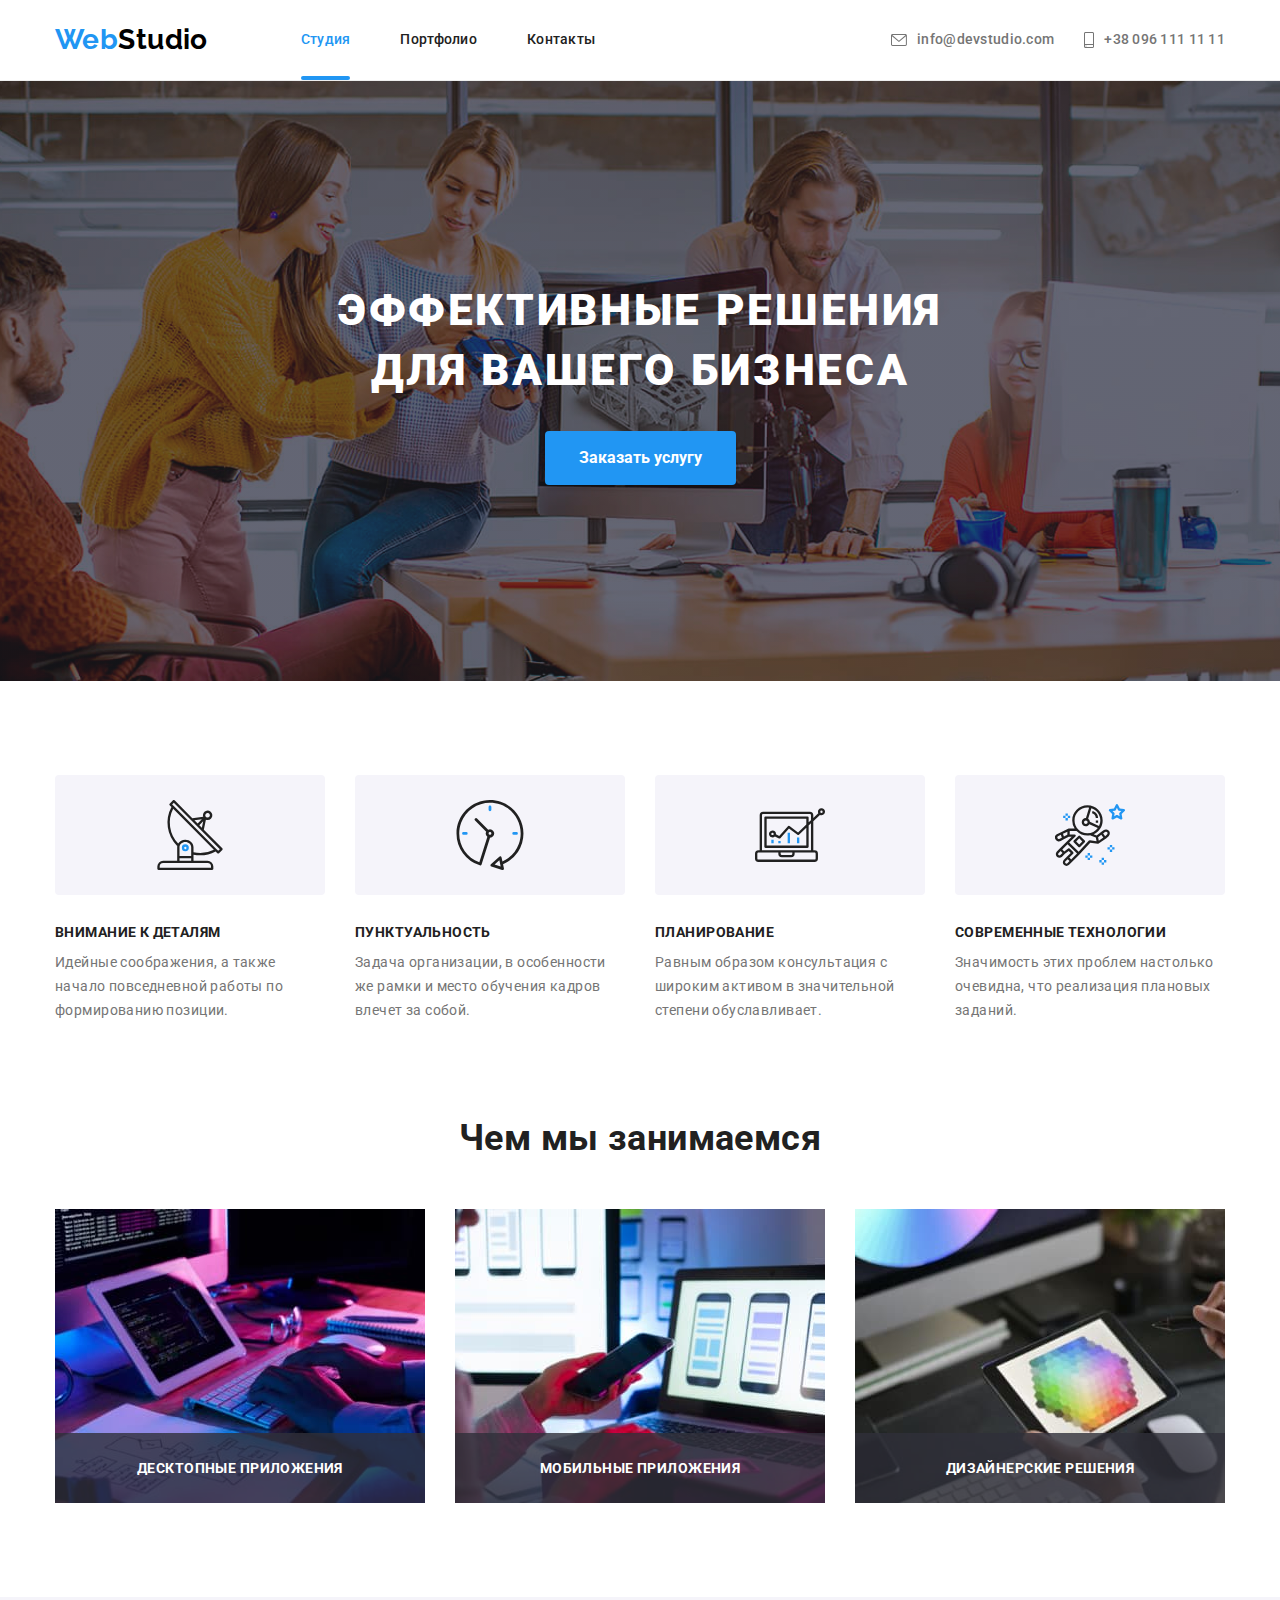
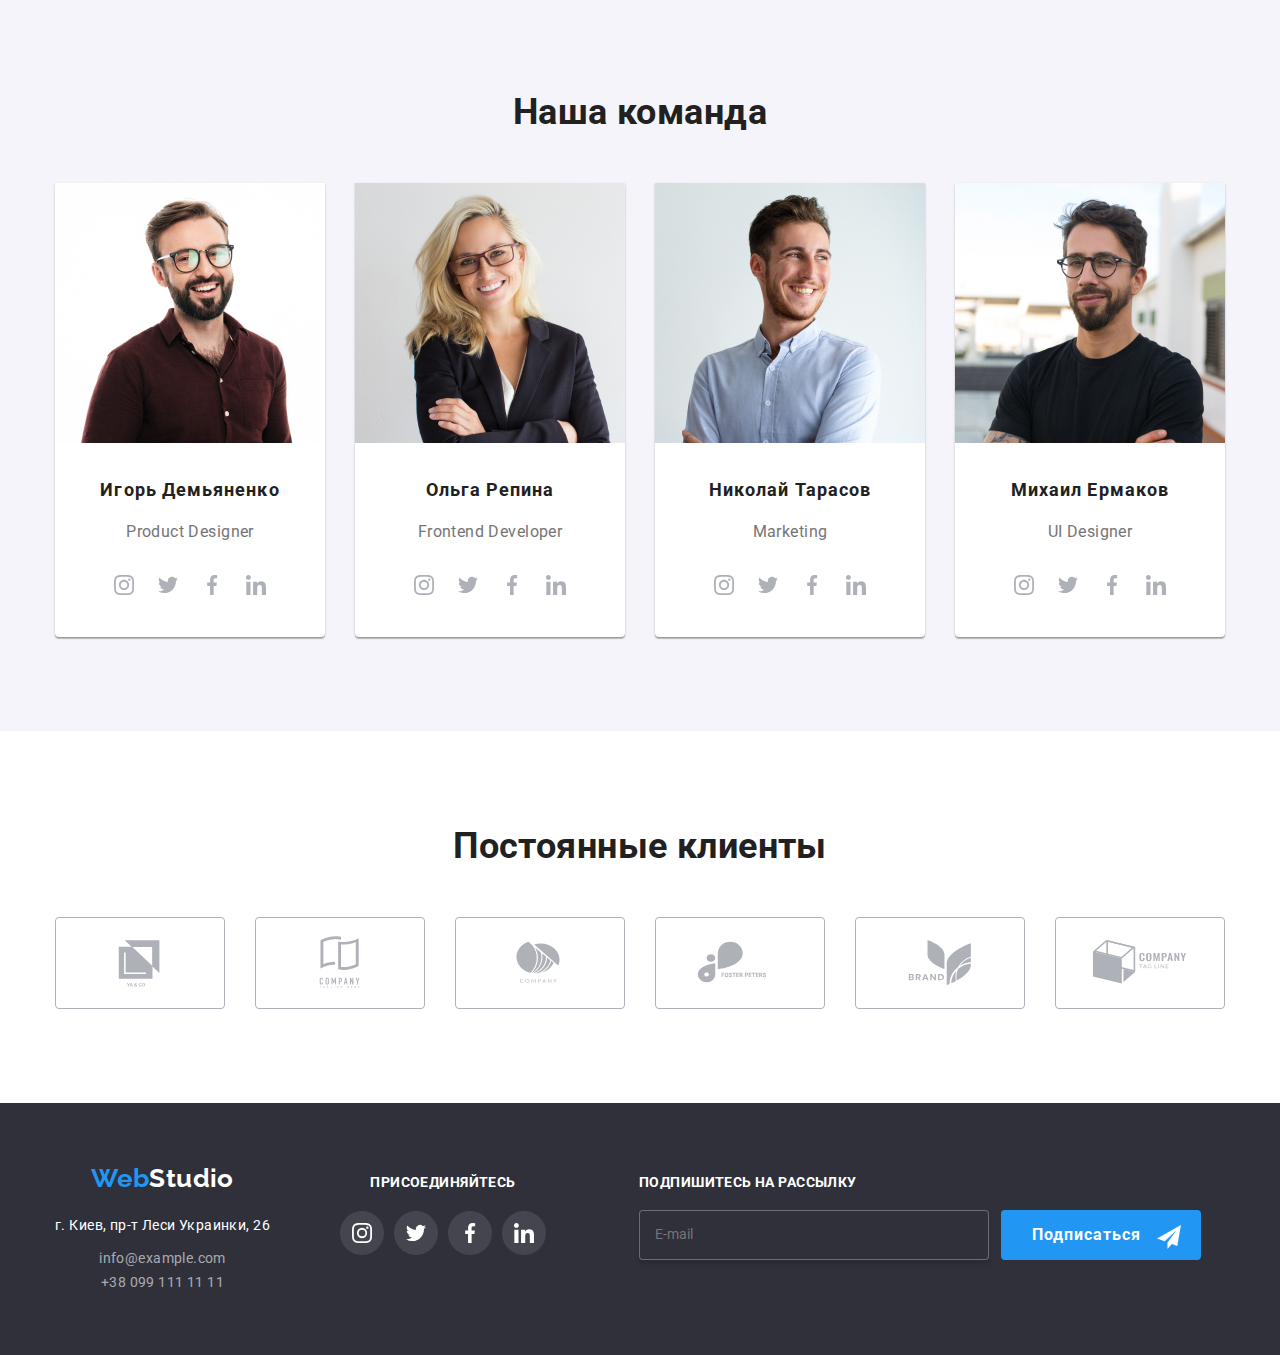
==== commit abbccf90: "7.06." ====
--- a/index.html
+++ b/index.html
@@ -19,8 +19,8 @@
         <div class="conteiner header__conteiner header__conteiner--adapt ">
             <div class="gt">
                 <a class="logo" href="https://www.google.com/">
-                    <span class="logo__web">Web</span>
-                    <span class="logo__studio">Studio</span></a>
+                    <span class="logo__web">Web</span><span class="logo__studio">Studio</span></a>
+                    
             
                 <button class="menu-mobile is-open" type="button" aria-expanded="false" data-menu-button>
                     <svg class="btn-mob" width="40px" height="40px" aria-controls="mobile-menu" aria-label="Переключатель мобильного меню ">
@@ -60,9 +60,9 @@
                                     info@devstudio.com</a>
                             </li>
                         </ul>
-                        <ul class="mob-menu-social">
-                            <li class="mob-menu-social__item  ">
-                                <a class="mob-menu-social__link " href="#">instagram</a>
+                        <ul class="mob-menu-social ">
+                            <li class="mob-menu-social__item">
+                                <a class="mob-menu-social__link mob-menu-social__link--first " href="#">instagram</a>
                             </li>
                             <li class="mob-menu-social__item">
                                 <a class="mob-menu-social__link" href="#">twitter</a>
@@ -71,7 +71,7 @@
                                 <a class="mob-menu-social__link" href="#">facebook</a>
                             </li>
                             <li class="mob-menu-social__item">
-                                <a class="mob-menu-social__link" href="#">linkedin</a>
+                                <a class="mob-menu-social__link mob-menu-social__link--last" href="#">linkedin</a>
                             </li>
                         </ul>
                     </div>
@@ -115,7 +115,7 @@
     <main>
         <section class="hero">
             <div class="conteiner conteiner--mob-adaptiv">
-                <h1 class="hero__title">Эффективные решения для вашего бизнеса</h1>
+                <h1 class="hero__title">Эффективные решения <br> для вашего бизнеса</h1>
                 <button data-modal-open type="button" class="hero__button ">Заказать услугу</button>
             </div>
         </section>
@@ -499,11 +499,10 @@
 
 <footer class="footer-bg">
     <div class="conteiner footer-conteiner">
-        <div class="footer-adaptive">
+        <div class="footer-adapt  ">
             <div class="footer-bg-flex">
                 <a class="logo-fr" href="https://www.google.com/">
-                    <span class="logo-fr__web--accent">Web</span>
-                    <span>Studio</span>
+                    <span class="logo-fr__web--accent">Web</span><span>Studio</span>
                 </a>
                 <address class="footer-adress">
                     <ul class="contacts-list list">
--- a/css/main.min.css
+++ b/css/main.min.css
@@ -1 +1 @@
-:root{--primary-text-color: #757575;--title-text-color: #212121;--accent-text-color: #2196f3;--primary-bg-color: #e5e5e5;--header-bg-color: #ffffff;--logo-text-studio: #000000;--footer-bg-color: #2f303a;--border-color: #eeeeee;--comand-bg-color: #f5f4fa;--hero-bg-color: #c4c4c4;--customers-border-color: #afb1b8;--backdrop-color: #0000001a;--overlay-progects: rgba(33, 150, 243, 0.9)}.conteiner{padding-left:15px;padding-right:15px;margin-left:auto;margin-right:auto}@media screen and (min-width: 480px){.conteiner{max-width:480px}}@media screen and (min-width: 768px){.conteiner{max-width:768px;width:100%;padding-left:15px;padding-right:15px;margin-left:auto;margin-right:auto}}@media screen and (min-width: 1200px){.conteiner{max-width:1200px;padding-bottom:94px}}body{background-color:var(--header-bg-color);color:var(--primary-text-color);font-family:Roboto,sans-serif;font-size:14px;letter-spacing:.03em}.section{padding-top:94px;padding-bottom:94px}@media screen and (max-width: 480px){.section{padding-top:60px;padding-bottom:60px}}@media screen and (min-width: 480px){.section{padding-top:60px;padding-bottom:60px}}@media screen and (min-width: 1200px){.section{padding-top:94px;padding-bottom:94px}}.section .section--no-padding{padding-bottom:0}.section__title{margin-bottom:30px;color:var(--title-text-color);font-weight:700;font-size:28px;line-height:1.17}@media screen and (min-width: 480px){.section__title{margin-bottom:30px;font-size:28px}}@media screen and (min-width: 768px){.section__title{margin-bottom:30px}}@media screen and (min-width: 1200px){.section__title{margin-bottom:50px;font-size:36px}}a{text-decoration:none}h1,h2,h3,h4,h5,h6,p{margin:0;padding:0}img{display:block;width:100%;height:auto}textarea{resize:none}ul,a{margin:0;padding:0;list-style:none}.hidden{position:absolute;width:1px;height:1px;margin:-1px;border:0;padding:0;white-space:nowarp;clip-path:insert(100%);clip:rect(0 0 0 0);overflow:hidden}.centered{text-align:center}.mob-adapt{width:767px;margin:0 auto}@media screen and (min-width: 768px){.mob-adapt{width:100%}}@media screen and (min-width: 1200px){.no-padding-section{padding-bottom:0}}.header{position:relative;background-color:var(--header-bg-color);border-bottom:1px solid var(--border-color)}.nav-head{display:none;display:flex;align-items:center}.header__conteiner{align-items:center;padding-left:15px;padding-right:15px;margin-left:auto;margin-right:auto}.header__conteiner.header__conteiner--adapt{margin-left:0;margin-right:0}@media screen and (min-width: 768px){.header__conteiner{display:flex;width:1200px}}@media screen and (min-width: 1200px){.header__conteiner{display:flex;width:1200px;padding-bottom:0}}.gt{display:flex;justify-content:space-between}.menu-mobile{position:absolute;z-index:2;background-color:rgba(0,0,0,0);border:none;top:10px;right:15px;margin:0;padding:0}.menu-mobile .icon-cross{display:none}@media screen and (min-width: 768px){.menu-mobile{display:none}}.btn-mob{margin-right:15px}.menu-mobile.is-open .icon-menu{display:none}.menu-mobile.is-open .icon-cross{display:block}.logo{display:block;font-family:"Raleway";font-weight:700;font-size:24px;line-height:1.17;text-decoration:none;padding-top:16px;padding-bottom:16px}@media screen and (min-width: 1200px){.logo{font-size:28px;line-height:1.1071}}.logo .logo__web{display:inline-block;color:var(--accent-text-color)}.logo .logo__studio{color:var(--logo-text-studio);font-family:"Raleway";transition:color 250ms cubic-bezier(0.4, 0, 0.2, 1)}.site-nav{display:none}@media screen and (min-width: 768px){.site-nav{display:flex;margin-left:93px}}.site-nav__link{position:relative;display:block;padding-top:32px;padding-bottom:32px;color:var(--title-text-color);font-weight:500;line-height:1.14;letter-spacing:.02em;transition:color 250ms cubic-bezier(0.4, 0, 0.2, 1)}.site-nav__link:hover,.site-nav__link:focus{color:var(--accent-text-color)}.site-nav__link--current{color:var(--accent-text-color)}.site-nav__link::after{content:" ";position:absolute;display:block;bottom:0;right:0;width:100%;height:4px;border-radius:2px;background-color:var(--accent-text-color);opacity:1;transition:opacity 250ms cubic-bezier(0.4, 0, 0.2, 1);visibility:hidden}.site-nav__link--current::after{opacity:1;visibility:visible}.site-nav__item:not(:last-child){margin-right:50px}.contacts-header{display:none;display:flex;margin-left:auto}@media screen and (min-width: 768px){.contacts-header{flex-direction:column}}@media screen and (min-width: 1200px){.contacts-header{flex-direction:row}}.contacts-header .contacts-header__icon{margin-right:10px}@media screen and (min-width: 768px){.contacts-header .contacts-header__item{margin-bottom:10px}}.contacts-header .contacts-header__item:last-child{margin-bottom:0}@media screen and (min-width: 1200px){.contacts-header .contacts-header__item{margin-right:30px}}.contacts-header .contacts-header__link{display:none}@media screen and (min-width: 768px){.contacts-header .contacts-header__link{display:flex;align-items:normal;fill:var(--primary-text-color);color:var(--primary-text-color);font-weight:500;line-height:1.14;letter-spacing:.02em;transition:fill 250ms cubic-bezier(0.4, 0, 0.2, 1),color 250ms cubic-bezier(0.4, 0, 0.2, 1)}.contacts-header .contacts-header__link:not(:last-child){margin-left:0}.contacts-header .contacts-header__link:hover{color:var(--accent-text-color);fill:var(--accent-text-color)}.contacts-header .contacts-header__link:focus{color:var(--accent-text-color);fill:var(--accent-text-color)}}@media screen and (min-width: 1200px){.contacts-header .contacts-header__link{display:flex;align-items:center;padding-top:20px;padding-bottom:20px;fill:var(--primary-text-color);color:var(--primary-text-color);font-weight:500;line-height:1.14;letter-spacing:.02em;transition:fill 250ms cubic-bezier(0.4, 0, 0.2, 1),color 250ms cubic-bezier(0.4, 0, 0.2, 1)}.contacts-header .contacts-header__link .contacts-header__link:not(:last-child){margin-left:0}.contacts-header .contacts-header__link .contacts-header__link:hover{color:var(--accent-text-color);fill:var(--accent-text-color)}.contacts-header .contacts-header__link .contacts-header__link:focus{color:var(--accent-text-color);fill:var(--accent-text-color)}}.mobile-menu{z-index:1;position:fixed;display:none;top:0;left:0;width:100%;background-color:var(--header-bg-color);width:100vw;height:100vh;overflow-y:auto;padding-top:48px;padding-bottom:48px;padding-left:40px}.mobile-menu .conteiner{display:flex;flex-direction:column;height:100%;justify-content:space-between}.mobile-menu.is-open{display:block}@media screen and (min-width: 768px){.mobile-menu.is-open{display:none}}.mobile-menu__link{color:var(--title-text-color);font-weight:500;font-size:40px;line-height:1.175;text-align:center;letter-spacing:.02em}.mobile-menu__link--current{color:var(--accent-text-color);font-weight:500;font-size:40px;line-height:1.175;text-align:center;letter-spacing:.02em}.mobile-menu__item{margin-bottom:32px}.mobile-menu__item:last-child{margin-bottom:0}.contacts-mob-menu{margin-bottom:64px}.contacts-mob-menu__item{color:var(--primary-text-color);font-weight:500;font-size:34px;line-height:1.1764;letter-spacing:.02em;margin-bottom:30px}.contacts-mob-menu__item:last-child{margin-bottom:0}.contacts-mob-menu__item .contacts-mob-menu__link--small{font-weight:500;font-size:24px;line-height:.8571;letter-spacing:.02em}.contacts-mob-menu__item .contacts-mob-menu__link--small:hover,.contacts-mob-menu__item .contacts-mob-menu__link--small:focus{color:var(--accent-text-color)}.contacts-mob-menu__link{color:var(--primary-text-color);font-weight:500;font-size:34px;line-height:1.1764;letter-spacing:.02em}.contacts-mob-menu__link:hover,.contacts-mob-menu__link:focus{color:var(--accent-text-color)}.mob-menu-social{position:relative;display:flex}.mob-menu-social__item::before{display:block;content:" ";position:absolute;width:22px;height:1px;left:0px;top:10px;margin-left:10px;border:1px solid rgba(33,33,33,.2);transform:rotate(90deg)}.mob-menu-social__item{position:relative;font-weight:500;font-size:18px;line-height:1.2222;letter-spacing:.02em;margin-right:20px}.mob-menu-social__item:last-child{margin-right:0}.mob-menu-social__link{color:var(--primary-text-color)}.mob-menu-social__link:hover,.mob-menu-social__link:focus{color:var(--accent-text-color)}.button{color:var(--title-text-color);cursor:pointer;font-weight:500;font-size:16px;line-height:1.625;border-radius:4px;border-color:rgba(0,0,0,0);transition:background-color 250ms cubic-bezier(0.4, 0, 0.2, 1),color 250ms cubic-bezier(0.4, 0, 0.2, 1)}.button:hover,.button:focus{background-color:var(--accent-text-color);color:var(--header-bg-color);box-shadow:0px 2px 2px 0px rgba(0,0,0,.1215686275);box-shadow:0px 1px 2px 0px rgba(0,0,0,.0784313725);box-shadow:0px 3px 1px 0px rgba(0,0,0,.1019607843)}.portfolio-nav__btn{padding-top:6px;padding-bottom:6px;padding-left:22px;padding-right:22px}.portfolio-nav__btn:hover{background-color:var(--accent-text-color);color:var(--header-bg-color);box-shadow:0px 2px 2px 0px rgba(0,0,0,.1215686275);box-shadow:0px 1px 2px 0px rgba(0,0,0,.0784313725);box-shadow:0px 3px 1px 0px rgba(0,0,0,.1019607843)}.hero__button{display:flex;flex-direction:row;align-items:flex-start;padding:10px 32px;box-shadow:0px 4px 4px rgba(0,0,0,.15);border-radius:4px;margin-left:auto;margin-right:auto;margin-top:30px;background-color:var(--accent-text-color);color:var(--header-bg-color);border-color:var(--accent-text-color);font-weight:700;font-size:16px;line-height:1.875;border-radius:4px;cursor:pointer;border-color:rgba(0,0,0,0);transition:background-color 250ms cubic-bezier(0.4, 0, 0.2, 1),color 250ms cubic-bezier(0.4, 0, 0.2, 1)}.btn-submit-ft{position:relative;width:200px;height:50px;border-radius:4px;border-color:rgba(0,0,0,0);color:var(--header-bg-color);background-color:var(--accent-text-color);font-weight:700;font-size:16px;line-height:1.875;letter-spacing:.06em;text-align:start;padding-left:29px}.btn-submit-ft__icon{position:absolute;right:155px;top:82px;fill:var(--header-bg-color)}@media screen and (min-width: 1200px){.btn-submit-ft__icon{right:20px;top:15px}}.btn-modal{position:absolute;top:8px;right:8px;background-color:var(--header-bg-color);border:1px solid rgba(0,0,0,.1019607843);width:30px;height:30px;border-radius:50%;transition:border 250ms cubic-bezier(0.4, 0, 0.2, 1)}.btn-modal__icon{position:absolute;top:50%;width:30px;height:30px;padding:6px;border-radius:17px;fill:var(--logo-text-studio);transform:translate(-50%, -50%);transition:fill 250ms cubic-bezier(0.4, 0, 0.2, 1)}.btn-modal__icon:hover{fill:var(--accent-text-color)}.btn-modal:hover{border:1px solid var(--accent-text-color)}.btn-submit{display:block;border-radius:4px;border-color:rgba(0,0,0,0);color:var(--header-bg-color);background-color:var(--accent-text-color);font-weight:700;font-size:16px;line-height:1.875;letter-spacing:.06em;padding:10px 56px;margin-top:30px;margin-left:auto;margin-right:auto}.hero{background-color:var(--hero-bg-color);text-align:center;padding-top:118px;padding-bottom:118px;background:rgba(47,48,58,.4);width:767px;height:400px;margin-right:auto;margin-left:auto;background-repeat:no-repeat;background-size:cover;background-position:center;background-image:linear-gradient(to right, rgba(47, 48, 58, 0.4), rgba(47, 48, 58, 0.4)),url(../images/overlay-mobile.jpg)}@media(min-device-pixel-ratio: 2),(min-resolution: 192dpi),(min-resolution: 2dppx){.hero{background-image:linear-gradient(to right, rgba(47, 48, 58, 0.4), rgba(47, 48, 58, 0.4)),url(../images/overlay-mobile-2x.jpg)}}@media screen and (min-width: 768px){.hero{background-color:var(--hero-bg-color);text-align:center;padding-top:118px;padding-bottom:118px;background:rgba(47,48,58,.4);max-width:100%;width:1200px;height:400px;margin-right:auto;margin-left:auto;background-repeat:no-repeat;background-size:cover;background-position:center;background-image:linear-gradient(to right, rgba(47, 48, 58, 0.4), rgba(47, 48, 58, 0.4)),url(../images/overlay-tablet.jpg)}}@media screen and (min-width: 768px)and (min-device-pixel-ratio: 2),screen and (min-width: 768px)and (min-resolution: 192dpi),screen and (min-width: 768px)and (min-resolution: 2dppx){.hero{background-image:linear-gradient(to right, rgba(47, 48, 58, 0.4), rgba(47, 48, 58, 0.4)),url(../images/overlay-tablet-2x.jpg)}}@media screen and (min-width: 1200px){.hero{width:1600px;height:600px;padding-top:200px;padding-bottom:200px;background-repeat:no-repeat;background-size:cover;background-position:center;background-image:linear-gradient(to right, rgba(47, 48, 58, 0.4), rgba(47, 48, 58, 0.4)),url(../images/bg-image.png)}}@media screen and (min-width: 1200px)and (min-device-pixel-ratio: 2),screen and (min-width: 1200px)and (min-resolution: 192dpi),screen and (min-width: 1200px)and (min-resolution: 2dppx){.hero{background-image:linear-gradient(to right, rgba(47, 48, 58, 0.4), rgba(47, 48, 58, 0.4)),url(../images/overlay-desk-2x.jpg)}}.hero .hero__title{width:360px;margin:0 auto;color:var(--header-bg-color);margin:0 auto;color:var(--header-bg-color);font-weight:900;font-size:26px;line-height:1.36;letter-spacing:.06em;text-transform:uppercase}@media screen and (min-width: 768px){.hero .hero__title{width:360px;height:84px}}@media screen and (min-width: 1200px){.hero .hero__title{width:696px;height:120px;font-weight:900;font-size:44px;line-height:1.3636;text-align:center;letter-spacing:.06em;text-transform:uppercase}}.advantage-studio{margin-bottom:-30px}@media screen and (min-width: 768px){.advantage-studio{display:flex;flex-wrap:wrap;margin-left:-30px;margin-bottom:-30px}}.advantage-studio .advantage-studio__item{margin-bottom:30px}@media screen and (min-width: 768px){.advantage-studio .advantage-studio__item{width:calc((100% - 60px)/2);margin-left:30px;margin-bottom:30px}}@media screen and (min-width: 1200px){.advantage-studio .advantage-studio__item{width:calc((100% - 120px)/4);margin-left:30px;margin-bottom:30px}}.advantage-studio .advantage-studio__title{margin-top:30px;margin-bottom:10px;color:var(--title-text-color);font-size:14px;font-weight:700;line-height:1.14;text-transform:uppercase;text-align:center}@media screen and (min-width: 768px){.advantage-studio .advantage-studio__title{text-align:start}}.advantage-studio .advantage-studio__text{color:var(--primary-text-color);line-height:1.71}.advantage-img{display:flex;justify-content:center;align-items:center;height:120px;border-radius:4px;background-color:var(--comand-bg-color)}@media screen and (min-width: 1200px){.section--no-padding{padding-bottom:0}}.section--outher-bg{background-color:var(--comand-bg-color)}@media screen and (min-width: 1200px){.section--outher-bg{padding-bottom:0}}.team{margin-bottom:-30px}@media screen and (min-width: 768px){.team{display:flex;flex-wrap:wrap;margin-left:-30px;margin-bottom:-30px}}@media screen and (min-width: 1200px){.team{display:flex;flex-wrap:wrap;margin-left:-30px;margin-bottom:-30px}}.team .team__item{background:#fff;box-shadow:0px 1px 3px rgba(0,0,0,.12),0px 1px 1px rgba(0,0,0,.14),0px 2px 1px rgba(0,0,0,.2);border-radius:0px 0px 4px 4px;margin-bottom:30px;margin-bottom:30px}.team .team__item:nth-child(n+4){margin-right:0}@media screen and (min-width: 768px){.team .team__item{width:calc(50% - 30px);margin-left:30px;margin-bottom:30px}}@media screen and (min-width: 1200px){.team .team__item{width:calc(25% - 30px);margin-left:30px;margin-bottom:30px}}.team .team__card{padding-top:30px;padding-bottom:30px;padding-left:32px;padding-right:32px}.team .team__title{margin-bottom:10px;color:var(--title-text-color);font-size:18px;font-weight:700;line-height:1.875;letter-spacing:.06em;text-align:center}.team .team__text{color:var(--primary-text-color);font-size:16px;line-height:1.875;text-align:center}.social{display:flex;justify-content:center;margin-top:16px;cursor:pointer}.social .social__item{display:flex;justify-content:center;background-color:var(--header-bg-color);width:44px;height:44px;border-radius:20px;margin-right:10px;fill:var(--customers-border-color);transition:background-color 250ms cubic-bezier(0.4, 0, 0.2, 1),fill 250ms cubic-bezier(0.4, 0, 0.2, 1)}.social .social__item:hover{background-color:var(--accent-text-color);fill:var(--header-bg-color)}.social__item:last-child{margin-right:0}.customers{margin-bottom:-30px;display:flex;flex-wrap:wrap;margin-left:-30px;margin-bottom:-30px}@media screen and (min-width: 768px){.customers{display:flex;flex-wrap:wrap;margin-left:-30px;margin-bottom:-30px}}@media screen and (min-width: 1200px){.customers{display:flex;flex-wrap:wrap;margin-left:-30px;margin-bottom:-30px}}.customers .customers__item{height:92px;margin-bottom:30px;width:calc(50% - 30px);margin-left:30px;margin-bottom:30px}@media screen and (min-width: 768px){.customers .customers__item{width:calc(33.3333333333% - 30px);margin-left:30px;margin-bottom:30px}}@media screen and (min-width: 1200px){.customers .customers__item{width:calc(16.6666666667% - 30px);margin-left:30px;margin-bottom:30px}}.customers .customers__link{width:100%;height:100%;display:flex;align-items:center;margin-right:30px;justify-content:space-around;border:1px solid var(--customers-border-color);border-radius:4px;border-color:var(--customers-border-color);cursor:pointer;fill:var(--customers-border-color);transition:border-color 250ms cubic-bezier(0.4, 0, 0.2, 1),fill 250ms cubic-bezier(0.4, 0, 0.2, 1)}.customers .customers__link:hover,.customers .customers__link:focus{fill:var(--accent-text-color);border-color:var(--accent-text-color)}.customers .customers__logo{fill:var(--customers-border-color);transition:fill 250ms cubic-bezier(0.4, 0, 0.2, 1)}.customers .customers__logo:hover{fill:var(--accent-text-color)}.card-text{flex-grow:1;padding-left:24px;padding-right:24px;padding-top:20px;padding-bottom:20px;border-left:1px solid var(--border-color);border-right:1px solid var(--border-color);border-bottom:1px solid var(--border-color)}.card-text .card-text__title{margin-bottom:4px;color:var(--title-text-color);font-size:18px;font-weight:700;line-height:2;letter-spacing:.06em}.card-text .card-text__text{color:var(--primary-text-color);font-size:16px;line-height:1.875}.absolt{overflow:hidden;position:relative}.absolt .absolt__text{position:absolute;top:0;left:0;width:100%;height:100%;background-color:var(--overlay-progects);transform:translateY(100%);transition:transform 250ms cubic-bezier(0.4, 0, 0.2, 1);opacity:0;color:var(--header-bg-color);font-size:18px;line-height:1.5555;letter-spacing:.03em;padding:63px 24px 63px 24px}.absolt::before{position:absolute;display:inline-block;background-color:var(--overlay-progects);width:100%;height:100%;opacity:0;transform:translateY(100%);transition:transform 250ms cubic-bezier(0.4, 0, 0.2, 1)}.absolt:hover::before{opacity:1}.absolt:hover.absolt::before{transform:translateY(0)}.progects__links:hover .absolt__text,.progects__links:focus .absolt__text{transform:translateY(0);opacity:1}@media screen and (min-width: 768px){.progects{display:flex;flex-wrap:wrap;margin-right:-30px;margin-bottom:-30px}}@media screen and (min-width: 1200px){.progects{display:flex;flex-wrap:wrap;margin-right:-30px;margin-bottom:-30px}}.progects .progects__links{display:flex;flex-direction:column;height:100%}.progects__item{position:relative;margin-bottom:30px}.progects__item .progects__item:last-child{margin-bottom:0}@media screen and (min-width: 768px){.progects__item{flex-basis:calc((100% - 60px)/2);margin-right:30px;margin-bottom:30px}.progects__item .progects__item:last-child{margin-bottom:0}}@media screen and (min-width: 1200px){.progects__item{flex-basis:calc((100% - 90px)/3);margin-right:30px;margin-bottom:30px}.progects__item .progects__item:nth-child(3n){margin-right:0}}.progects__item:last-child{margin-bottom:0}.progects__links{display:block;transition:box-shadow 250ms cubic-bezier(0.4, 0, 0.2, 1)}.progects__links:hover{box-shadow:0px 1px 1px rgba(0,0,0,.12),0px 4px 4px rgba(0,0,0,.06),1px 4px 6px rgba(0,0,0,.16)}.portfolio-nav{display:flex;justify-content:center;cursor:pointer}.portfolio-nav .portfolio-nav__item{margin-right:8px}.footer-bg{background-color:var(--footer-bg-color);padding-top:60px;padding-bottom:60px;width:767px;margin:0 auto 0 auto}@media screen and (min-width: 768px){.footer-bg{width:100%}}@media screen and (min-width: 1200px){.footer-bg{padding-bottom:0}.footer-bg .conteiner{padding-bottom:0}}.logo-fr{color:var(--header-bg-color);font-family:"Raleway";font-weight:700;font-size:26px;line-height:1.2;text-decoration:none}.logo-fr .logo-fr__web--accent{color:var(--accent-text-color)}.footer-adress{margin-top:20px}.contacts-list{display:flex;flex-direction:column;align-items:center}.contacts-list .contacts-list__adress{color:var(--header-bg-color);font-style:normal;font-size:14px;line-height:1.71;margin-bottom:9px}.contacts-list .contacts-list__contacts{font-style:normal;line-height:1.7;color:rgba(255,255,255,.6);margin-bottom:9px}.contacts-list .contacts-list__contacts--tel{margin-bottom:0}.footer-conteiner{display:flex;flex-direction:column;align-items:center}@media screen and (min-width: 1200px){.footer-conteiner{display:flex;flex-direction:row;align-items:flex-start}}.footer-list-contacts{display:block;margin-bottom:9px}.footer-bg-flex{display:flex;flex-direction:column;align-items:center;margin-bottom:60px}.invisible-header{display:none}.title-footer{color:var(--header-bg-color);font-style:normal;font-weight:700;font-size:14px;line-height:1.14;letter-spacing:.03em;text-transform:uppercase;margin-bottom:20px}.footer-social{display:flex}.footer-social .footer-social__icon{fill:rgba(255,255,255,.1);transition:fill 250ms cubic-bezier(0.4, 0, 0.2, 1)}.footer-social .footer-social__icon:hover{fill:var(--accent-text-color)}.footer-social .footer-social__item{margin-right:10px}.footer-social .footer-social__item:last-child{margin-right:0}.social-footer{display:flex;flex-direction:column;align-items:center;margin-bottom:60px}@media screen and (min-width: 768px){.social-footer{margin-top:0;margin-bottom:0}}@media screen and (min-width: 1200px){.social-footer{margin-top:0;margin-bottom:0;margin-left:70px}}.subscription-footer{display:flex;flex-direction:column;align-items:center}@media screen and (min-width: 1200px){.subscription-footer{display:flex;flex-direction:column;align-items:baseline}}.subscription-footer .subscription-footer__text{margin-bottom:20px;font-weight:700;font-size:14px;line-height:1.1428;letter-spacing:.03em;text-transform:uppercase;color:var(--header-bg-color)}.form-footer{position:relative;display:flex;align-items:center;flex-direction:column}@media screen and (min-width: 1200px){.form-footer{display:flex;flex-direction:row;align-items:flex-start}}.form-footer .form-footer__input{margin-bottom:20px;margin-right:12px;width:450px;height:50px;padding:15px 15px 16px;border-radius:4px;color:rgba(255,255,255,.6);background-color:var(--footer-bg-color);border:1px solid rgba(255,255,255,.3019607843);box-shadow:0px 4px 4px 0px rgba(0,0,0,.1490196078)}@media screen and (min-width: 1200px){.form-footer .form-footer__input{width:350px;height:50px}}@media screen and (min-width: 768px){.footer-adaptive{display:flex;align-items:baseline;justify-content:space-around;width:100%}}@media screen and (min-width: 1200px){.footer-adaptive{display:flex;margin-bottom:0}}.footer-tablet{display:flex;margin-bottom:60px}.backdrop{position:fixed;top:0;left:0;width:100%;height:100%;overflow-y:scroll;background-color:var(--backdrop-color);transition:opacity 250ms cubic-bezier(0.4, 0, 0.2, 1);padding-bottom:95px;padding-top:95px;padding-left:15px;padding-right:15px}@media screen and (min-width: 768px){.backdrop{padding-bottom:207px;padding-top:208px;padding-left:159px;padding-right:159px}}.backdrop.is-hidden{opacity:0;pointer-events:none}.modal{position:relative;background-color:var(--header-bg-color);border-radius:4px;padding:40px}@media screen and (min-width: 1200px){.modal{position:absolute;top:50%;left:50%;transform:translate(-50%, -50%);justify-content:flex-end}}.modal .modal__title{display:block;font-size:20px;line-height:1.15;color:var(--title-text-color);margin-bottom:12px;text-align:center}.form-field{position:relative;display:flex;flex-direction:column}.form-field .form-field__input{width:100%;height:40px;border:1px solid rgba(33,33,33,.2);border-radius:4px;margin-bottom:10px;padding:11px 12px 11px 40px}.form-field .form-field__input::placeholder{color:var(--primary-text-color)}.form-field .form-field__label{font-size:12px;line-height:1.17;letter-spacing:.01em;margin-bottom:4px;color:var(--primary-text-color)}.form-field .form-field__icon-form{position:absolute;display:inline-block;top:55%;left:12px;transform:translateY(-55%);transition:fill 250ms cubic-bezier(0.4, 0, 0.2, 1)}.form-field:focus-within .form-field__icon-form{fill:var(--accent-text-color)}.form-field:focus-within .form-field__input{border:1px solid var(--accent-text-color)}.form-comment{width:100%;height:120px;border:1px solid rgba(33,33,33,.2);border-radius:4px;padding:16px 12px}.form-input:focus+.form-field input{border-color:var(--accent-text-color)}.form-label a{color:var(--accent-text-color);text-decoration:revert}.checkbox{-webkit-appearance:none;-moz-appearance:none;appearance:none;position:absolute}.icon-checkbox{display:inline-block;margin-right:8px;width:15px;height:16px;border:2px solid var(--title-text-color);border-radius:4px}.checkbox:checked+.icon-checkbox{border-color:var(--accent-text-color);background-size:contain;background-origin:border-box;background-color:var(--accent-text-color);background-image:url(../icon/icon-check-new.svg)}.form-checkbox input[type=checkbox]{width:16px;height:15px}.form-checkbox{display:flex;align-items:center;justify-content:flex-end;margin-top:20px;margin-bottom:30px}.section--no-pading-top{padding-top:0;padding-bottom:0}.direction{display:flex;justify-content:space-between;padding-top:0}@media screen and (max-width: 1199px){.direction{display:none}}.direction .direction__item{position:relative;flex-basis:calc((100% - 60px)/3)}.direction .direction__label{position:absolute;width:370px;height:70px;background-color:rgba(47,48,58,.8);display:block;left:0;bottom:0;padding-top:27px;color:var(--header-bg-color);font-weight:700;line-height:1.1428;text-align:center;letter-spacing:.03em}@media screen and (max-width: 1199px){.section__title--displayNone{display:none}}.nav-head{display:flex;align-items:center}.portfolio-nav{display:flex;justify-content:flex-start;flex-wrap:wrap;margin-bottom:40px;width:480px}@media screen and (min-width: 768px){.portfolio-nav{width:100%;display:flex;flex-wrap:nowrap;justify-content:center;margin-bottom:30px}}@media screen and (min-width: 1200px){.portfolio-nav{display:flex;flex-wrap:nowrap;margin-bottom:50px}}.portfolio-nav__item{margin-bottom:15px;margin-right:8px}/*# sourceMappingURL=main.min.css.map */+:root{--primary-text-color: #757575;--title-text-color: #212121;--accent-text-color: #2196f3;--primary-bg-color: #e5e5e5;--header-bg-color: #ffffff;--logo-text-studio: #000000;--footer-bg-color: #2f303a;--border-color: #eeeeee;--comand-bg-color: #f5f4fa;--hero-bg-color: #c4c4c4;--customers-border-color: #afb1b8;--backdrop-color: #0000001a;--overlay-progects: rgba(33, 150, 243, 0.9)}.conteiner{padding-left:15px;padding-right:15px;margin-left:auto;margin-right:auto}@media screen and (min-width: 480px){.conteiner{max-width:480px}}@media screen and (min-width: 768px){.conteiner{max-width:768px;width:100%;padding-left:15px;padding-right:15px;margin-left:auto;margin-right:auto}}@media screen and (min-width: 1200px){.conteiner{max-width:1200px}}body{background-color:var(--header-bg-color);color:var(--primary-text-color);font-family:Roboto,sans-serif;font-size:14px;letter-spacing:.03em}.section{padding-top:94px;padding-bottom:94px}@media screen and (max-width: 480px){.section{padding-top:60px;padding-bottom:60px}}@media screen and (min-width: 480px){.section{padding-top:60px;padding-bottom:60px}}@media screen and (min-width: 1200px){.section{padding-top:94px;padding-bottom:94px}}.section .section--no-padding{padding-bottom:0}.section__title{margin-bottom:30px;color:var(--title-text-color);font-weight:700;font-size:28px;line-height:1.17}@media screen and (min-width: 480px){.section__title{margin-bottom:30px;font-size:28px}}@media screen and (min-width: 768px){.section__title{margin-bottom:30px}}@media screen and (min-width: 1200px){.section__title{margin-bottom:50px;font-size:36px}}.section--no-pading-top{padding-top:0}@media screen and (max-width: 1199px){.section--no-pading-top{padding-bottom:0}}a{text-decoration:none}h1,h2,h3,h4,h5,h6,p{margin:0;padding:0}img{display:block;width:100%;height:auto}textarea{resize:none}ul,a{margin:0;padding:0;list-style:none}.hidden{position:absolute;width:1px;height:1px;margin:-1px;border:0;padding:0;white-space:nowarp;clip-path:insert(100%);clip:rect(0 0 0 0);overflow:hidden}.centered{text-align:center}.mob-adapt{margin:0 auto}@media screen and (min-width: 768px){.mob-adapt{width:100%}}.header{position:relative;background-color:var(--header-bg-color);border-bottom:1px solid var(--border-color)}.nav-head{display:none;display:flex;align-items:center;margin-left:93px;margin-right:auto}.header__conteiner{position:relative;align-items:center;padding-left:15px;padding-right:15px;margin-left:auto;margin-right:auto}@media screen and (min-width: 768px){.header__conteiner{display:flex;width:1200px}}@media screen and (min-width: 1200px){.header__conteiner{display:flex;width:1200px;padding-bottom:0}}.gt{display:flex;justify-content:space-between}.menu-mobile{position:absolute;z-index:2;background-color:rgba(0,0,0,0);border:none;top:10px;right:15px;margin:0;padding:0}.menu-mobile .icon-cross{display:none}@media screen and (min-width: 768px){.menu-mobile{display:none}}.btn-mob{margin-right:15px}.menu-mobile.is-open .icon-menu{display:none}.menu-mobile.is-open .icon-cross{display:block}.logo{display:block;font-family:"Raleway";font-weight:700;font-size:24px;line-height:1.17;text-decoration:none;padding-top:16px;padding-bottom:16px}@media screen and (min-width: 1200px){.logo{font-size:28px;line-height:1.1071}}.logo .logo__web{display:inline-block;color:var(--accent-text-color)}.logo .logo__studio{color:var(--logo-text-studio);font-family:"Raleway";transition:color 250ms cubic-bezier(0.4, 0, 0.2, 1)}.site-nav{display:none}@media screen and (min-width: 768px){.site-nav{display:flex}}.site-nav__link{position:relative;display:block;padding-top:32px;padding-bottom:32px;color:var(--title-text-color);font-weight:500;line-height:1.14;letter-spacing:.02em;transition:color 250ms cubic-bezier(0.4, 0, 0.2, 1)}.site-nav__link:hover,.site-nav__link:focus{color:var(--accent-text-color)}.site-nav__link--current{color:var(--accent-text-color)}.site-nav__link::after{content:" ";position:absolute;display:block;bottom:0;right:0;width:100%;height:4px;border-radius:2px;background-color:var(--accent-text-color);opacity:1;transition:opacity 250ms cubic-bezier(0.4, 0, 0.2, 1);visibility:hidden}.site-nav__link--current::after{opacity:1;visibility:visible}.site-nav__item:not(:last-child){margin-right:50px}.contacts-header{display:none;display:flex}@media screen and (min-width: 768px){.contacts-header{flex-direction:column;justify-content:center}}@media screen and (min-width: 1200px){.contacts-header{flex-direction:row;justify-content:center}}.contacts-header .contacts-header__icon{margin-right:10px}@media screen and (min-width: 768px){.contacts-header .contacts-header__item{margin-bottom:10px}.contacts-header .contacts-header__item:last-child{margin-bottom:0;margin-right:0}}@media screen and (min-width: 1200px){.contacts-header .contacts-header__item{margin-right:30px;margin-bottom:0}}.contacts-header .contacts-header__link{display:none}@media screen and (min-width: 768px){.contacts-header .contacts-header__link{display:flex;align-items:normal;fill:var(--primary-text-color);color:var(--primary-text-color);font-weight:500;line-height:1.14;letter-spacing:.02em;transition:fill 250ms cubic-bezier(0.4, 0, 0.2, 1),color 250ms cubic-bezier(0.4, 0, 0.2, 1)}.contacts-header .contacts-header__link:not(:last-child){margin-left:0}.contacts-header .contacts-header__link:hover{color:var(--accent-text-color);fill:var(--accent-text-color)}.contacts-header .contacts-header__link:focus{color:var(--accent-text-color);fill:var(--accent-text-color)}}@media screen and (min-width: 1200px){.contacts-header .contacts-header__link{display:flex;align-items:center;padding-top:20px;padding-bottom:20px;margin-bottom:0;fill:var(--primary-text-color);color:var(--primary-text-color);font-weight:500;line-height:1.14;letter-spacing:.02em;transition:fill 250ms cubic-bezier(0.4, 0, 0.2, 1),color 250ms cubic-bezier(0.4, 0, 0.2, 1)}.contacts-header .contacts-header__link .contacts-header__link:not(:last-child){margin-left:0}.contacts-header .contacts-header__link .contacts-header__link:hover{color:var(--accent-text-color);fill:var(--accent-text-color)}.contacts-header .contacts-header__link .contacts-header__link:focus{color:var(--accent-text-color);fill:var(--accent-text-color)}}.contacts-header__link:last-child{margin-bottom:0}.mobile-menu{z-index:1;position:fixed;display:none;top:0;left:0;width:100%;background-color:var(--header-bg-color);height:100vh;overflow-y:auto;padding-top:48px;padding-bottom:48px;padding-left:40px}.mobile-menu .conteiner{display:flex;flex-direction:column;height:100%;justify-content:space-between}.mobile-menu.is-open{display:block}@media screen and (min-width: 768px){.mobile-menu.is-open{display:none}}.mobile-menu__link{color:var(--title-text-color);font-weight:500;font-size:40px;line-height:1.175;text-align:center;letter-spacing:.02em}.mobile-menu__link--current{color:var(--accent-text-color);font-weight:500;font-size:40px;line-height:1.175;text-align:center;letter-spacing:.02em}.mobile-menu__item{margin-bottom:32px}.mobile-menu__item:last-child{margin-bottom:0}.contacts-mob-menu{margin-bottom:64px}.contacts-mob-menu__item{color:var(--primary-text-color);font-weight:500;font-size:34px;line-height:1.1764;letter-spacing:.02em;margin-bottom:30px}.contacts-mob-menu__item:last-child{margin-bottom:0}.contacts-mob-menu__item .contacts-mob-menu__link--small{color:var(--primary-text-color);font-weight:500;font-size:24px;line-height:.8571;letter-spacing:.02em}.contacts-mob-menu__link{color:var(--accent-text-color);font-weight:500;font-size:34px;line-height:1.1764;letter-spacing:.02em}.contacts-mob-menu__link:hover,.contacts-mob-menu__link:focus{color:var(--accent-text-color)}.mob-menu-social{position:relative;display:flex;flex-wrap:wrap}.mob-menu-social__item{position:relative;font-weight:500;font-size:3vw;line-height:1.2222;letter-spacing:.02em}.mob-menu-social__item:last-child{margin-right:0}.mob-menu-social__link{color:var(--accent-text-color);border-right:1px solid rgba(33,33,33,.2);padding-left:10px;padding-right:10px}.mob-menu-social__link--last{padding-right:0;border-right:0}.mob-menu-social__link--first{padding-left:0}.button{color:var(--title-text-color);cursor:pointer;font-weight:500;font-size:16px;line-height:1.625;border-radius:4px;border-color:rgba(0,0,0,0);transition:background-color 250ms cubic-bezier(0.4, 0, 0.2, 1),color 250ms cubic-bezier(0.4, 0, 0.2, 1)}.button:hover,.button:focus{background-color:var(--accent-text-color);color:var(--header-bg-color);box-shadow:0px 2px 2px 0px rgba(0,0,0,.1215686275);box-shadow:0px 1px 2px 0px rgba(0,0,0,.0784313725);box-shadow:0px 3px 1px 0px rgba(0,0,0,.1019607843)}.portfolio-nav__btn{padding-top:6px;padding-bottom:6px;padding-left:22px;padding-right:22px}.portfolio-nav__btn:hover{background-color:var(--accent-text-color);color:var(--header-bg-color);box-shadow:0px 2px 2px 0px rgba(0,0,0,.1215686275);box-shadow:0px 1px 2px 0px rgba(0,0,0,.0784313725);box-shadow:0px 3px 1px 0px rgba(0,0,0,.1019607843)}.hero__button{display:flex;flex-direction:row;align-items:flex-start;padding:10px 32px;box-shadow:0px 4px 4px rgba(0,0,0,.15);border-radius:4px;margin-left:auto;margin-right:auto;margin-top:30px;background-color:var(--accent-text-color);color:var(--header-bg-color);border-color:var(--accent-text-color);font-weight:700;font-size:16px;line-height:1.875;border-radius:4px;cursor:pointer;border-color:rgba(0,0,0,0);transition:background-color 250ms cubic-bezier(0.4, 0, 0.2, 1),color 250ms cubic-bezier(0.4, 0, 0.2, 1)}.btn-submit-ft{position:relative;width:200px;height:50px;border-radius:4px;border-color:rgba(0,0,0,0);color:var(--header-bg-color);background-color:var(--accent-text-color);font-weight:700;font-size:16px;line-height:1.875;letter-spacing:.06em;text-align:start;padding-left:29px}.btn-submit-ft__icon{position:absolute;right:90px;top:82px;fill:var(--header-bg-color)}@media screen and (min-width: 480px){.btn-submit-ft__icon{right:155px;top:82px}}@media screen and (min-width: 1200px){.btn-submit-ft__icon{right:20px;top:15px}}.btn-modal{position:absolute;top:8px;right:8px;background-color:var(--header-bg-color);border:1px solid rgba(0,0,0,.1019607843);width:30px;height:30px;border-radius:50%;transition:border 250ms cubic-bezier(0.4, 0, 0.2, 1)}.btn-modal__icon{position:absolute;top:50%;width:30px;height:30px;padding:6px;border-radius:17px;fill:var(--logo-text-studio);transform:translate(-50%, -50%);transition:fill 250ms cubic-bezier(0.4, 0, 0.2, 1)}.btn-modal__icon:hover{fill:var(--accent-text-color)}.btn-modal:hover{border:1px solid var(--accent-text-color)}.btn-submit{display:block;border-radius:4px;border-color:rgba(0,0,0,0);color:var(--header-bg-color);background-color:var(--accent-text-color);font-weight:700;font-size:16px;line-height:1.875;letter-spacing:.06em;padding:10px 56px;margin-top:30px;margin-left:auto;margin-right:auto}.hero{background-color:var(--hero-bg-color);text-align:center;padding-top:118px;padding-bottom:118px;background:rgba(47,48,58,.4);height:400px;margin-right:auto;margin-left:auto;background-repeat:no-repeat;background-size:cover;background-position:center;background-image:linear-gradient(to right, rgba(47, 48, 58, 0.4), rgba(47, 48, 58, 0.4)),url(../images/overlay-mobile.jpg)}@media(min-device-pixel-ratio: 2),(min-resolution: 192dpi),(min-resolution: 2dppx){.hero{background-image:linear-gradient(to right, rgba(47, 48, 58, 0.4), rgba(47, 48, 58, 0.4)),url(../images/overlay-mobile-2x.jpg)}}@media screen and (min-width: 768px){.hero{background-color:var(--hero-bg-color);text-align:center;padding-top:118px;padding-bottom:118px;background:rgba(47,48,58,.4);max-width:100%;width:1200px;height:400px;margin-right:auto;margin-left:auto;background-repeat:no-repeat;background-size:cover;background-position:center;background-image:linear-gradient(to right, rgba(47, 48, 58, 0.4), rgba(47, 48, 58, 0.4)),url(../images/overlay-tablet.jpg)}}@media screen and (min-width: 768px)and (min-device-pixel-ratio: 2),screen and (min-width: 768px)and (min-resolution: 192dpi),screen and (min-width: 768px)and (min-resolution: 2dppx){.hero{background-image:linear-gradient(to right, rgba(47, 48, 58, 0.4), rgba(47, 48, 58, 0.4)),url(../images/overlay-tablet-2x.jpg)}}@media screen and (min-width: 1200px){.hero{width:1600px;height:600px;padding-top:200px;padding-bottom:200px;background-repeat:no-repeat;background-size:cover;background-position:center;background-image:linear-gradient(to right, rgba(47, 48, 58, 0.4), rgba(47, 48, 58, 0.4)),url(../images/bg-image.png)}}@media screen and (min-width: 1200px)and (min-device-pixel-ratio: 2),screen and (min-width: 1200px)and (min-resolution: 192dpi),screen and (min-width: 1200px)and (min-resolution: 2dppx){.hero{background-image:linear-gradient(to right, rgba(47, 48, 58, 0.4), rgba(47, 48, 58, 0.4)),url(../images/overlay-desk-2x.jpg)}}.hero .hero__title{margin:0 auto;color:var(--header-bg-color);margin:0 auto;color:var(--header-bg-color);font-weight:900;font-size:26px;line-height:1.36;letter-spacing:.06em;text-transform:uppercase}@media screen and (min-width: 768px){.hero .hero__title{width:360px}}@media screen and (min-width: 1200px){.hero .hero__title{width:696px;font-weight:900;font-size:44px;line-height:1.3636;text-align:center;letter-spacing:.06em;text-transform:uppercase}}.advantage-studio{margin-bottom:-30px}@media screen and (min-width: 768px){.advantage-studio{display:flex;flex-wrap:wrap;margin-left:-30px;margin-bottom:-30px}}.advantage-studio .advantage-studio__item{margin-bottom:30px}@media screen and (min-width: 768px){.advantage-studio .advantage-studio__item{width:calc((100% - 60px)/2);margin-left:30px;margin-bottom:30px}}@media screen and (min-width: 1200px){.advantage-studio .advantage-studio__item{width:calc((100% - 120px)/4);margin-left:30px;margin-bottom:30px}}.advantage-studio .advantage-studio__title{margin-top:30px;margin-bottom:10px;color:var(--title-text-color);font-size:14px;font-weight:700;line-height:1.14;text-transform:uppercase;text-align:center}@media screen and (min-width: 768px){.advantage-studio .advantage-studio__title{text-align:start}}.advantage-studio .advantage-studio__text{color:var(--primary-text-color);line-height:1.71}.advantage-img{display:flex;justify-content:center;align-items:center;height:120px;border-radius:4px;background-color:var(--comand-bg-color)}.section--outher-bg{background-color:var(--comand-bg-color)}.team{margin-bottom:-30px}@media screen and (min-width: 768px){.team{display:flex;flex-wrap:wrap;margin-left:-30px;margin-bottom:-30px}}@media screen and (min-width: 1200px){.team{display:flex;flex-wrap:wrap;margin-left:-30px;margin-bottom:-30px}}.team .team__item{background:#fff;box-shadow:0px 1px 3px rgba(0,0,0,.12),0px 1px 1px rgba(0,0,0,.14),0px 2px 1px rgba(0,0,0,.2);border-radius:0px 0px 4px 4px;margin-bottom:30px;margin-bottom:30px}.team .team__item:nth-child(n+4){margin-right:0}@media screen and (min-width: 768px){.team .team__item{width:calc(50% - 30px);margin-left:30px;margin-bottom:30px}}@media screen and (min-width: 1200px){.team .team__item{width:calc(25% - 30px);margin-left:30px;margin-bottom:30px}}.team .team__card{padding-top:30px;padding-bottom:30px;padding-left:32px;padding-right:32px}.team .team__title{margin-bottom:10px;color:var(--title-text-color);font-size:18px;font-weight:700;line-height:1.875;letter-spacing:.06em;text-align:center}.team .team__text{color:var(--primary-text-color);font-size:16px;line-height:1.875;text-align:center}.social{display:flex;justify-content:center;margin-top:16px;cursor:pointer}.social .social__item{width:44px;height:44px}.social__link{display:flex;justify-content:center;align-items:center;background-color:var(--header-bg-color);width:44px;height:44px;border-radius:50%;margin-right:10px;fill:var(--customers-border-color);transition:background-color 250ms cubic-bezier(0.4, 0, 0.2, 1),fill 250ms cubic-bezier(0.4, 0, 0.2, 1)}.social__link:hover,.social__link:focus{background-color:var(--accent-text-color);fill:var(--header-bg-color)}.social__link:last-child{margin-right:0}.customers{margin-bottom:-30px;display:flex;flex-wrap:wrap;margin-left:-30px;margin-bottom:-30px}@media screen and (min-width: 768px){.customers{display:flex;flex-wrap:wrap;margin-left:-30px;margin-bottom:-30px}}@media screen and (min-width: 1200px){.customers{display:flex;flex-wrap:wrap;margin-left:-30px;margin-bottom:-30px}}.customers .customers__item{height:92px;margin-bottom:30px;width:calc(50% - 30px);margin-left:30px;margin-bottom:30px}@media screen and (min-width: 768px){.customers .customers__item{width:calc(33.3333333333% - 30px);margin-left:30px;margin-bottom:30px}}@media screen and (min-width: 1200px){.customers .customers__item{width:calc(16.6666666667% - 30px);margin-left:30px;margin-bottom:30px}}.customers .customers__link{width:100%;height:100%;display:flex;align-items:center;margin-right:30px;justify-content:space-around;border:1px solid var(--customers-border-color);border-radius:4px;border-color:var(--customers-border-color);cursor:pointer;fill:var(--customers-border-color);transition:border-color 250ms cubic-bezier(0.4, 0, 0.2, 1),fill 250ms cubic-bezier(0.4, 0, 0.2, 1)}.customers .customers__link:hover,.customers .customers__link:focus{fill:var(--accent-text-color);border-color:var(--accent-text-color)}.customers .customers__logo{fill:var(--customers-border-color);transition:fill 250ms cubic-bezier(0.4, 0, 0.2, 1)}.customers .customers__logo:hover{fill:var(--accent-text-color)}.card-text{flex-grow:1;padding-left:24px;padding-right:24px;padding-top:20px;padding-bottom:20px;border-left:1px solid var(--border-color);border-right:1px solid var(--border-color);border-bottom:1px solid var(--border-color)}.card-text .card-text__title{margin-bottom:4px;color:var(--title-text-color);font-size:18px;font-weight:700;line-height:2;letter-spacing:.06em}.card-text .card-text__text{color:var(--primary-text-color);font-size:16px;line-height:1.875}.absolt{overflow:hidden;position:relative}.absolt .absolt__text{position:absolute;top:0;left:0;width:100%;height:100%;background-color:var(--overlay-progects);transform:translateY(100%);transition:transform 250ms cubic-bezier(0.4, 0, 0.2, 1);opacity:0;color:var(--header-bg-color);font-size:18px;line-height:1.5555;letter-spacing:.03em;padding:63px 24px 63px 24px}.absolt::before{position:absolute;display:inline-block;background-color:var(--overlay-progects);width:100%;height:100%;opacity:0;transform:translateY(100%);transition:transform 250ms cubic-bezier(0.4, 0, 0.2, 1)}.absolt:hover::before{opacity:1}.absolt:hover.absolt::before{transform:translateY(0)}.progects__links:hover .absolt__text,.progects__links:focus .absolt__text{transform:translateY(0);opacity:1}@media screen and (min-width: 768px){.progects{display:flex;flex-wrap:wrap;margin-right:-30px;margin-bottom:-30px}}@media screen and (min-width: 1200px){.progects{display:flex;flex-wrap:wrap;margin-right:-30px;margin-bottom:-30px}}.progects .progects__links{display:flex;flex-direction:column;height:100%}.progects__item{position:relative;margin-bottom:30px}.progects__item:last-child{margin-bottom:0}@media screen and (min-width: 768px){.progects__item{flex-basis:calc((100% - 60px)/2);margin-right:30px;margin-bottom:30px}.progects__item:last-child{margin-bottom:30px}}@media screen and (min-width: 1200px){.progects__item{flex-basis:calc((100% - 90px)/3);margin-right:30px;margin-bottom:30px}}.progects__links{display:block;transition:box-shadow 250ms cubic-bezier(0.4, 0, 0.2, 1)}.progects__links:hover{box-shadow:0px 1px 1px rgba(0,0,0,.12),0px 4px 4px rgba(0,0,0,.06),1px 4px 6px rgba(0,0,0,.16)}.portfolio-nav{display:flex;justify-content:center;cursor:pointer}.footer-bg{background-color:var(--footer-bg-color);padding-top:60px;padding-bottom:60px;margin:0 auto 0 auto}@media screen and (min-width: 768px){.footer-bg{width:100%}}@media screen and (min-width: 1200px){.footer-bg .conteiner{padding-bottom:0}}.logo-fr{color:var(--header-bg-color);font-family:"Raleway";font-weight:700;font-size:26px;line-height:1.2;text-decoration:none}.logo-fr .logo-fr__web--accent{color:var(--accent-text-color)}.footer-adress{margin-top:20px}.contacts-list{display:flex;flex-direction:column;align-items:center}.contacts-list .contacts-list__adress{color:var(--header-bg-color);font-style:normal;font-size:14px;line-height:1.71;margin-bottom:9px}.contacts-list .contacts-list__contacts{font-style:normal;line-height:1.7;color:rgba(255,255,255,.6);margin-bottom:9px}.contacts-list .contacts-list__contacts--tel{margin-bottom:0}.footer-conteiner{display:flex;flex-direction:column;align-items:center}@media screen and (min-width: 1200px){.footer-conteiner{display:flex;flex-direction:row;align-items:baseline}}.footer-list-contacts{display:block;margin-bottom:9px}.footer-bg-flex{display:flex;flex-direction:column;align-items:center;margin-bottom:60px}@media screen and (min-width: 768px){.footer-bg-flex{margin-bottom:0}}@media screen and (min-width: 1200px){.footer-bg-flex{margin-right:70px;margin-bottom:0}}.invisible-header{display:none}.title-footer{color:var(--header-bg-color);font-style:normal;font-weight:700;font-size:14px;line-height:1.14;letter-spacing:.03em;text-transform:uppercase;margin-bottom:20px}.footer-social{display:flex}.footer-social .footer-social__icon{fill:rgba(255,255,255,.1);transition:fill 250ms cubic-bezier(0.4, 0, 0.2, 1)}.footer-social .footer-social__icon:hover{fill:var(--accent-text-color)}.footer-social .footer-social__item{margin-right:10px}.footer-social .footer-social__item:last-child{margin-right:0}.social-footer{display:flex;flex-direction:column;align-items:center}@media screen and (min-width: 768px){.social-footer{margin-top:0;margin-bottom:0}}@media screen and (min-width: 1200px){.social-footer{margin-top:0;margin-bottom:0}}.subscription-footer{display:flex;flex-direction:column;align-items:center;margin-top:60px}@media screen and (min-width: 1200px){.subscription-footer{display:flex;flex-direction:column;align-items:baseline;margin-top:0;margin-left:93px}}.subscription-footer .subscription-footer__text{margin-bottom:20px;font-weight:700;font-size:14px;line-height:1.1428;letter-spacing:.03em;text-transform:uppercase;color:var(--header-bg-color)}.form-footer{position:relative;display:flex;align-items:center;flex-direction:column}@media screen and (min-width: 1200px){.form-footer{display:flex;flex-direction:row;align-items:flex-start}}.form-footer .form-footer__input{width:320px;height:50px;padding:15px 15px 16px;margin-bottom:20px;border-radius:4px;color:rgba(255,255,255,.6);background-color:var(--footer-bg-color);border:1px solid rgba(255,255,255,.3019607843);box-shadow:0px 4px 4px 0px rgba(0,0,0,.1490196078)}@media screen and (min-width: 480px){.form-footer .form-footer__input{width:450px;height:50px;margin-bottom:20px;margin-right:0}}@media screen and (min-width: 1200px){.form-footer .form-footer__input{width:350px;height:50px;margin-bottom:0;margin-right:12px}}.footer-adapt{width:100%}@media screen and (min-width: 768px){.footer-adapt{display:flex;align-items:baseline;justify-content:space-around}}@media screen and (min-width: 1200px){.footer-adapt{display:flex;margin-bottom:0;align-items:baseline;width:auto}}.backdrop{z-index:2;position:fixed;top:0;left:0;width:100%;height:100%;overflow-y:scroll;background-color:var(--backdrop-color);transition:opacity 250ms cubic-bezier(0.4, 0, 0.2, 1);padding-bottom:95px;padding-top:95px;padding-left:15px;padding-right:15px}@media screen and (min-width: 768px){.backdrop{overflow-y:scroll;padding-bottom:207px;padding-top:208px;padding-left:159px;padding-right:159px}}.backdrop.is-hidden{opacity:0;pointer-events:none}.modal{position:relative;background-color:var(--header-bg-color);max-width:450px;border-radius:4px;padding:40px;top:50%;left:50%;transform:translate(-50%, -50%)}@media screen and (min-width: 768px){.modal{max-width:450px;top:50%;left:50%;transform:translate(-50%, -50%)}}@media screen and (min-width: 1200px){.modal{position:absolute;max-width:528px;top:50%;left:50%;transform:translate(-50%, -50%);justify-content:flex-end}}.modal .modal__title{display:block;font-size:20px;line-height:1.15;color:var(--title-text-color);margin-bottom:12px;text-align:center}.form-field{position:relative;display:flex;flex-direction:column}.form-field .form-field__input{width:100%;height:40px;border:1px solid rgba(33,33,33,.2);border-radius:4px;margin-bottom:10px;padding:11px 12px 11px 40px}.form-field .form-field__input::placeholder{color:var(--primary-text-color)}.form-field .form-field__label{font-size:12px;line-height:1.17;letter-spacing:.01em;margin-bottom:4px;color:var(--primary-text-color)}.form-field .form-field__icon-form{position:absolute;display:inline-block;top:55%;left:12px;transform:translateY(-55%);transition:fill 250ms cubic-bezier(0.4, 0, 0.2, 1)}.form-field:focus-within .form-field__icon-form{fill:var(--accent-text-color)}.form-field:focus-within .form-field__input{border:1px solid var(--accent-text-color)}.form-comment{width:100%;height:120px;border:1px solid rgba(33,33,33,.2);border-radius:4px;padding:16px 12px}.form-input:focus+.form-field input{border-color:var(--accent-text-color)}.form-label a{color:var(--accent-text-color);text-decoration:revert}.checkbox{-webkit-appearance:none;-moz-appearance:none;appearance:none;position:absolute}.icon-checkbox{display:inline-block;margin-right:8px;width:15px;height:16px;border:2px solid var(--title-text-color);border-radius:4px}.checkbox:checked+.icon-checkbox{border-color:var(--accent-text-color);background-size:contain;background-origin:border-box;background-color:var(--accent-text-color);background-image:url(../icon/icon-check-new.svg)}.form-checkbox input[type=checkbox]{width:16px;height:15px}.form-checkbox{display:flex;align-items:center;justify-content:flex-end;margin-top:20px;margin-bottom:30px}.direction{display:flex;justify-content:space-between;padding-top:0}@media screen and (max-width: 1199px){.direction{display:none;padding-top:0;padding-bottom:0}}.direction .direction__item{position:relative;flex-basis:calc((100% - 60px)/3)}.direction .direction__label{position:absolute;width:370px;height:70px;background-color:rgba(47,48,58,.8);display:block;left:0;bottom:0;padding-top:27px;color:var(--header-bg-color);font-weight:700;line-height:1.1428;text-align:center;letter-spacing:.03em;text-transform:uppercase}@media screen and (max-width: 1199px){.section__title--displayNone{padding-top:0;padding-bottom:0;display:none}}.nav-head{display:flex;align-items:center}.portfolio-nav{column-gap:8px;row-gap:15px;display:flex;justify-content:flex-start;flex-wrap:wrap;margin-bottom:40px}@media screen and (min-width: 768px){.portfolio-nav{width:100%;display:flex;flex-wrap:nowrap;justify-content:center;margin-bottom:30px}}@media screen and (min-width: 1200px){.portfolio-nav{display:flex;flex-wrap:nowrap;margin-bottom:50px}}@media screen and (min-width: 768px){.portfolio-nav__item{margin-top:0}}.portfolio-nav__item:nth-child(-n+3){margin-top:0}/*# sourceMappingURL=main.min.css.map */